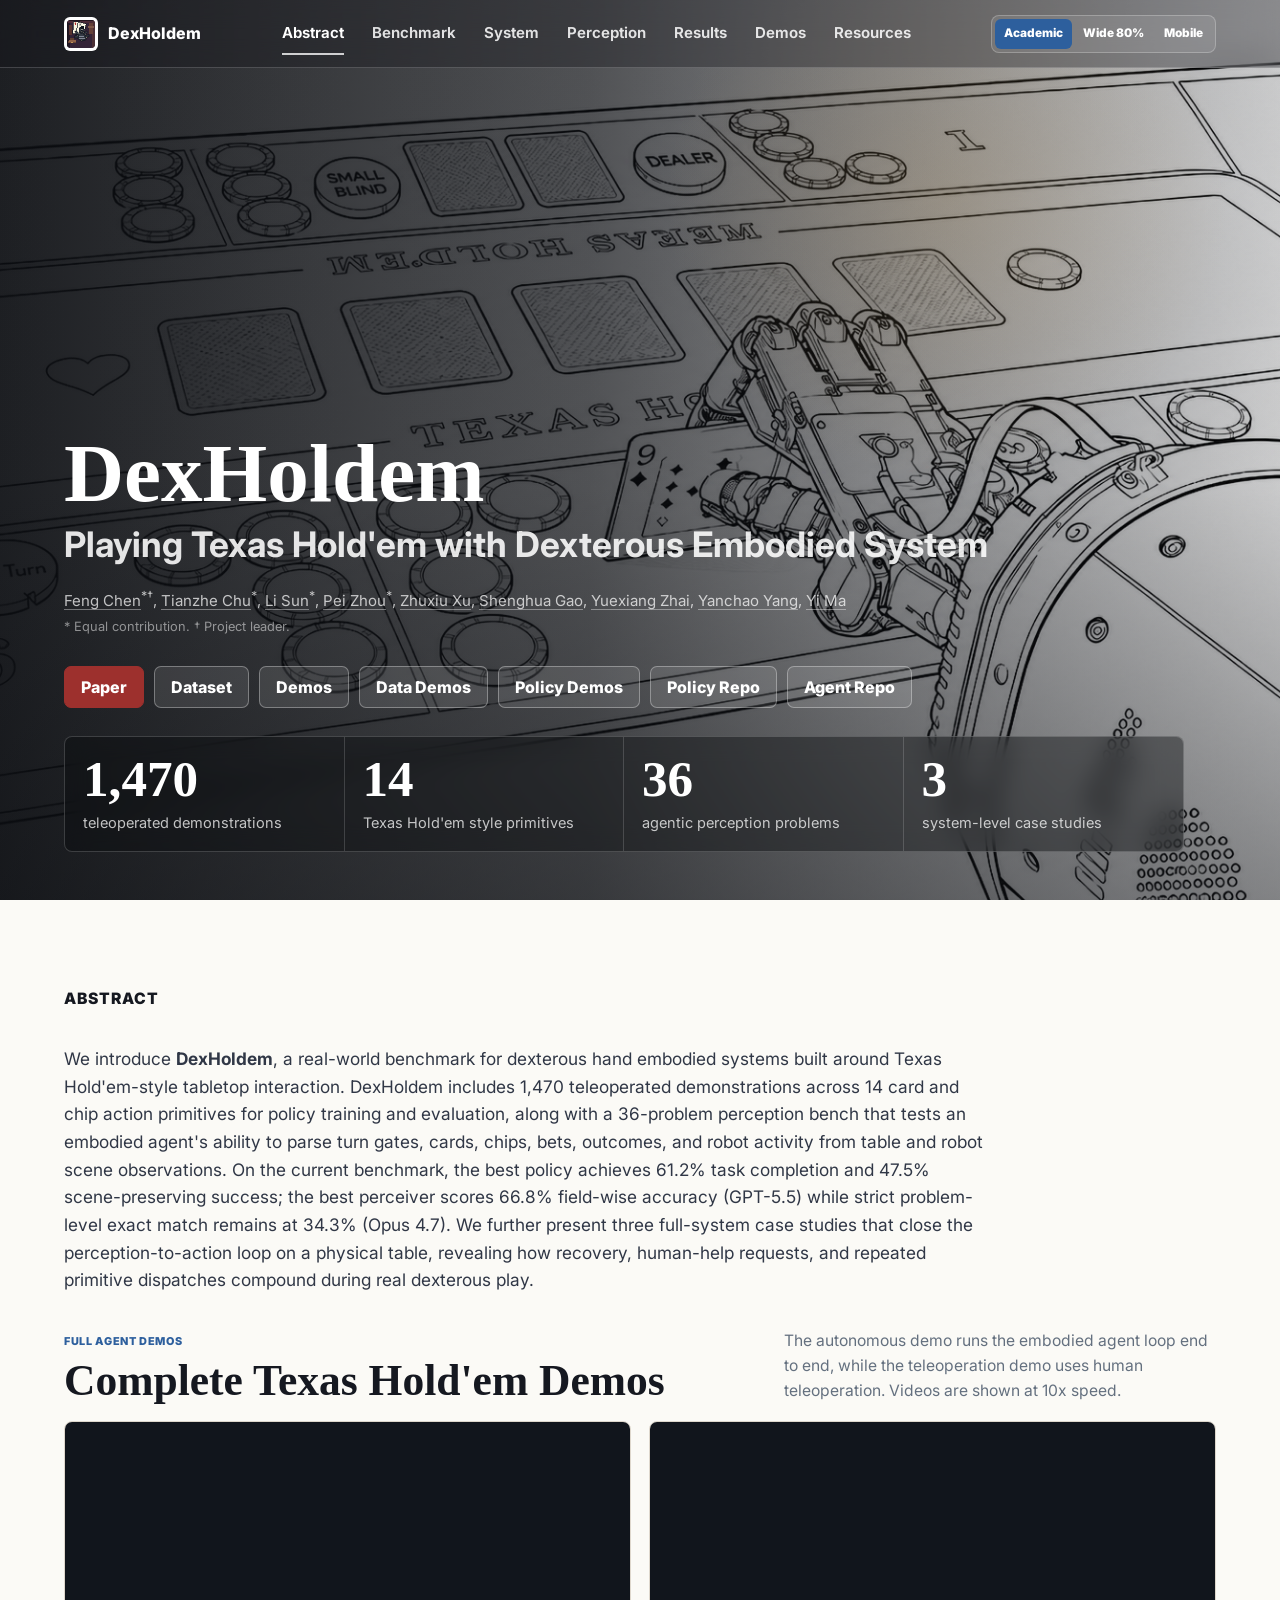
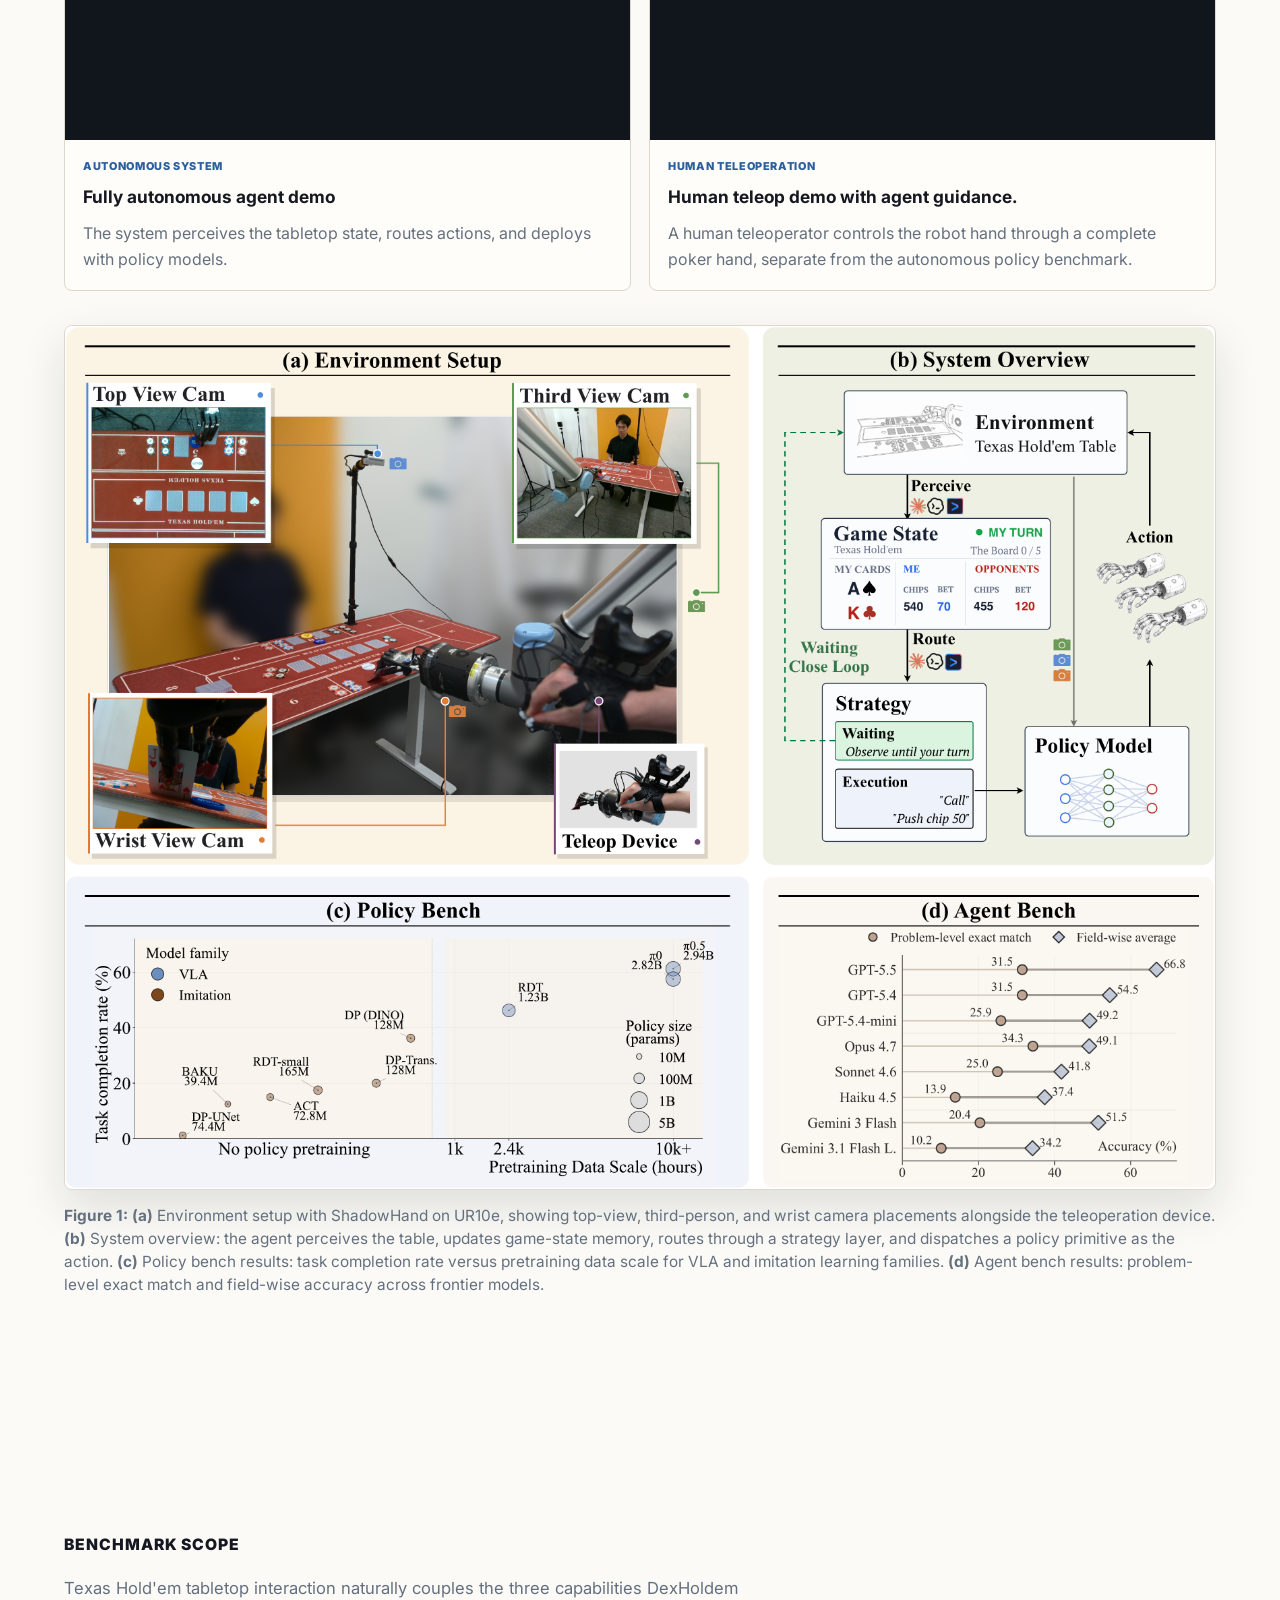
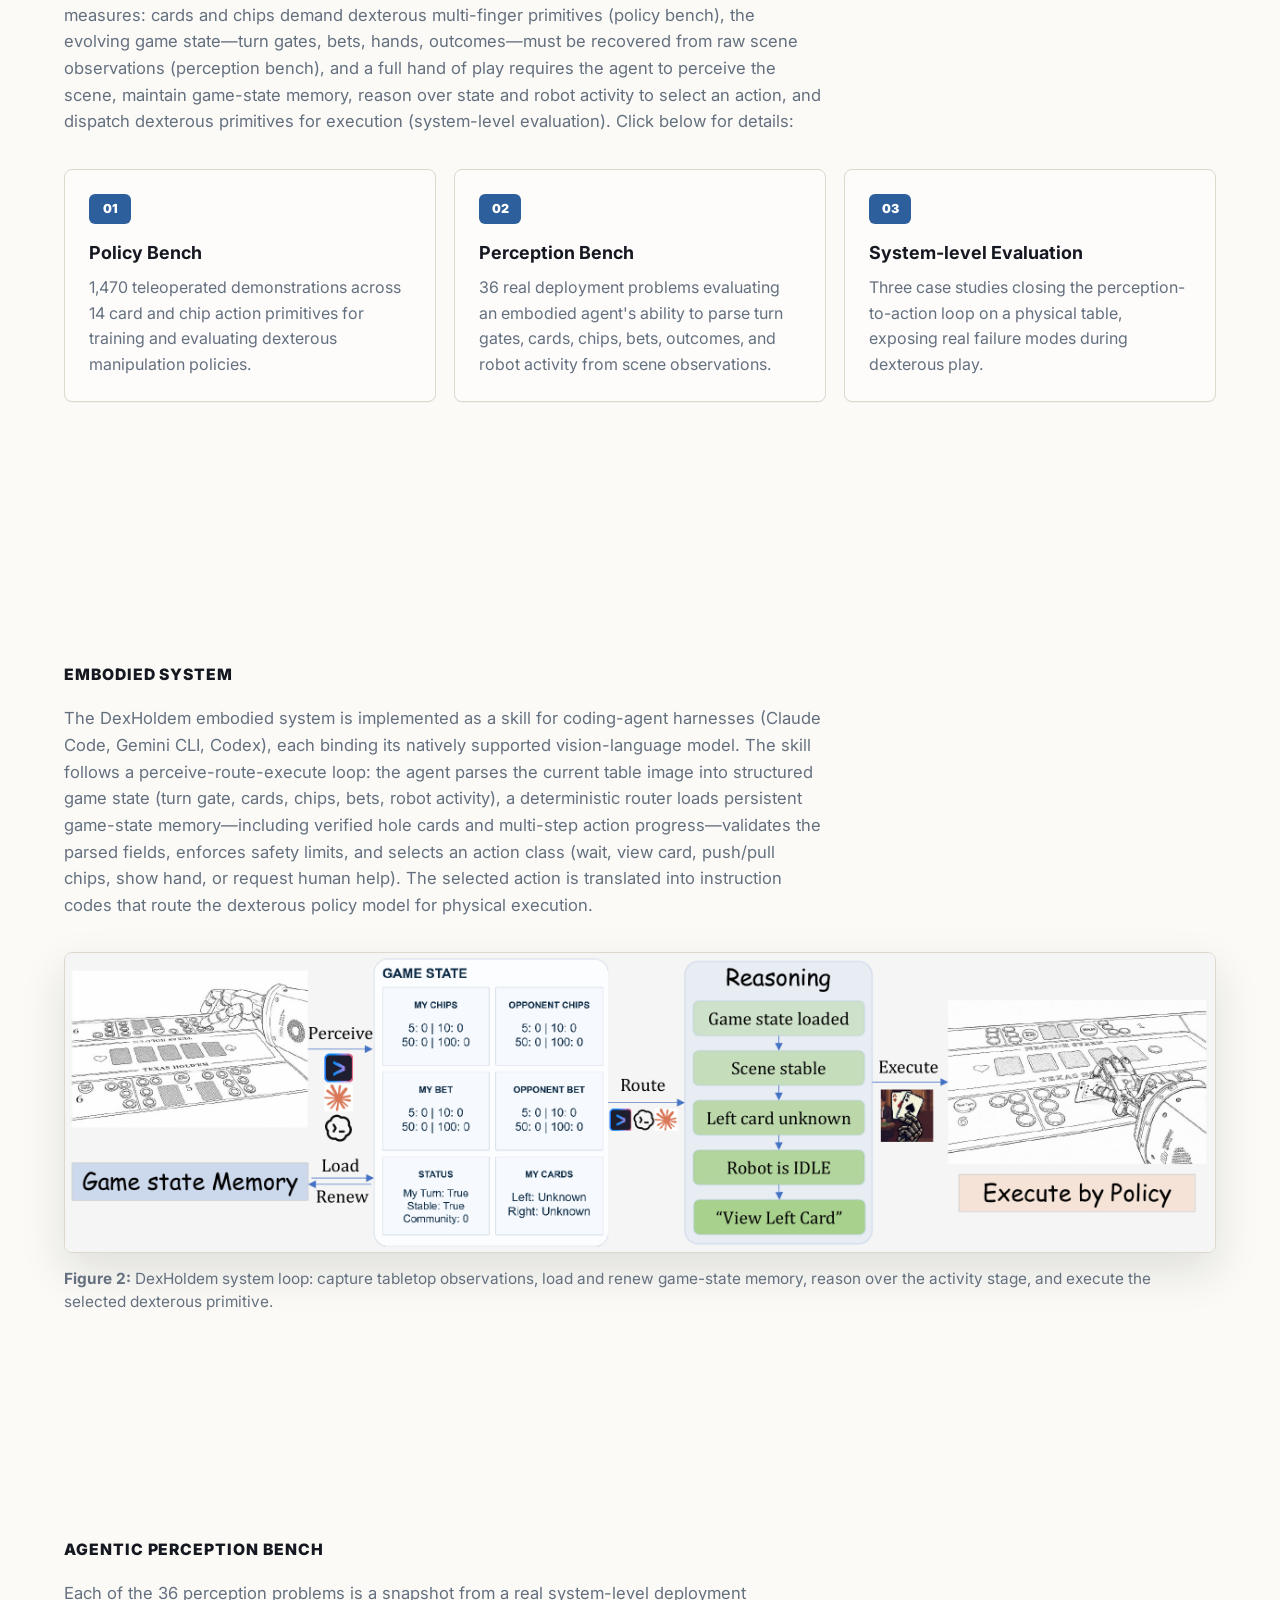
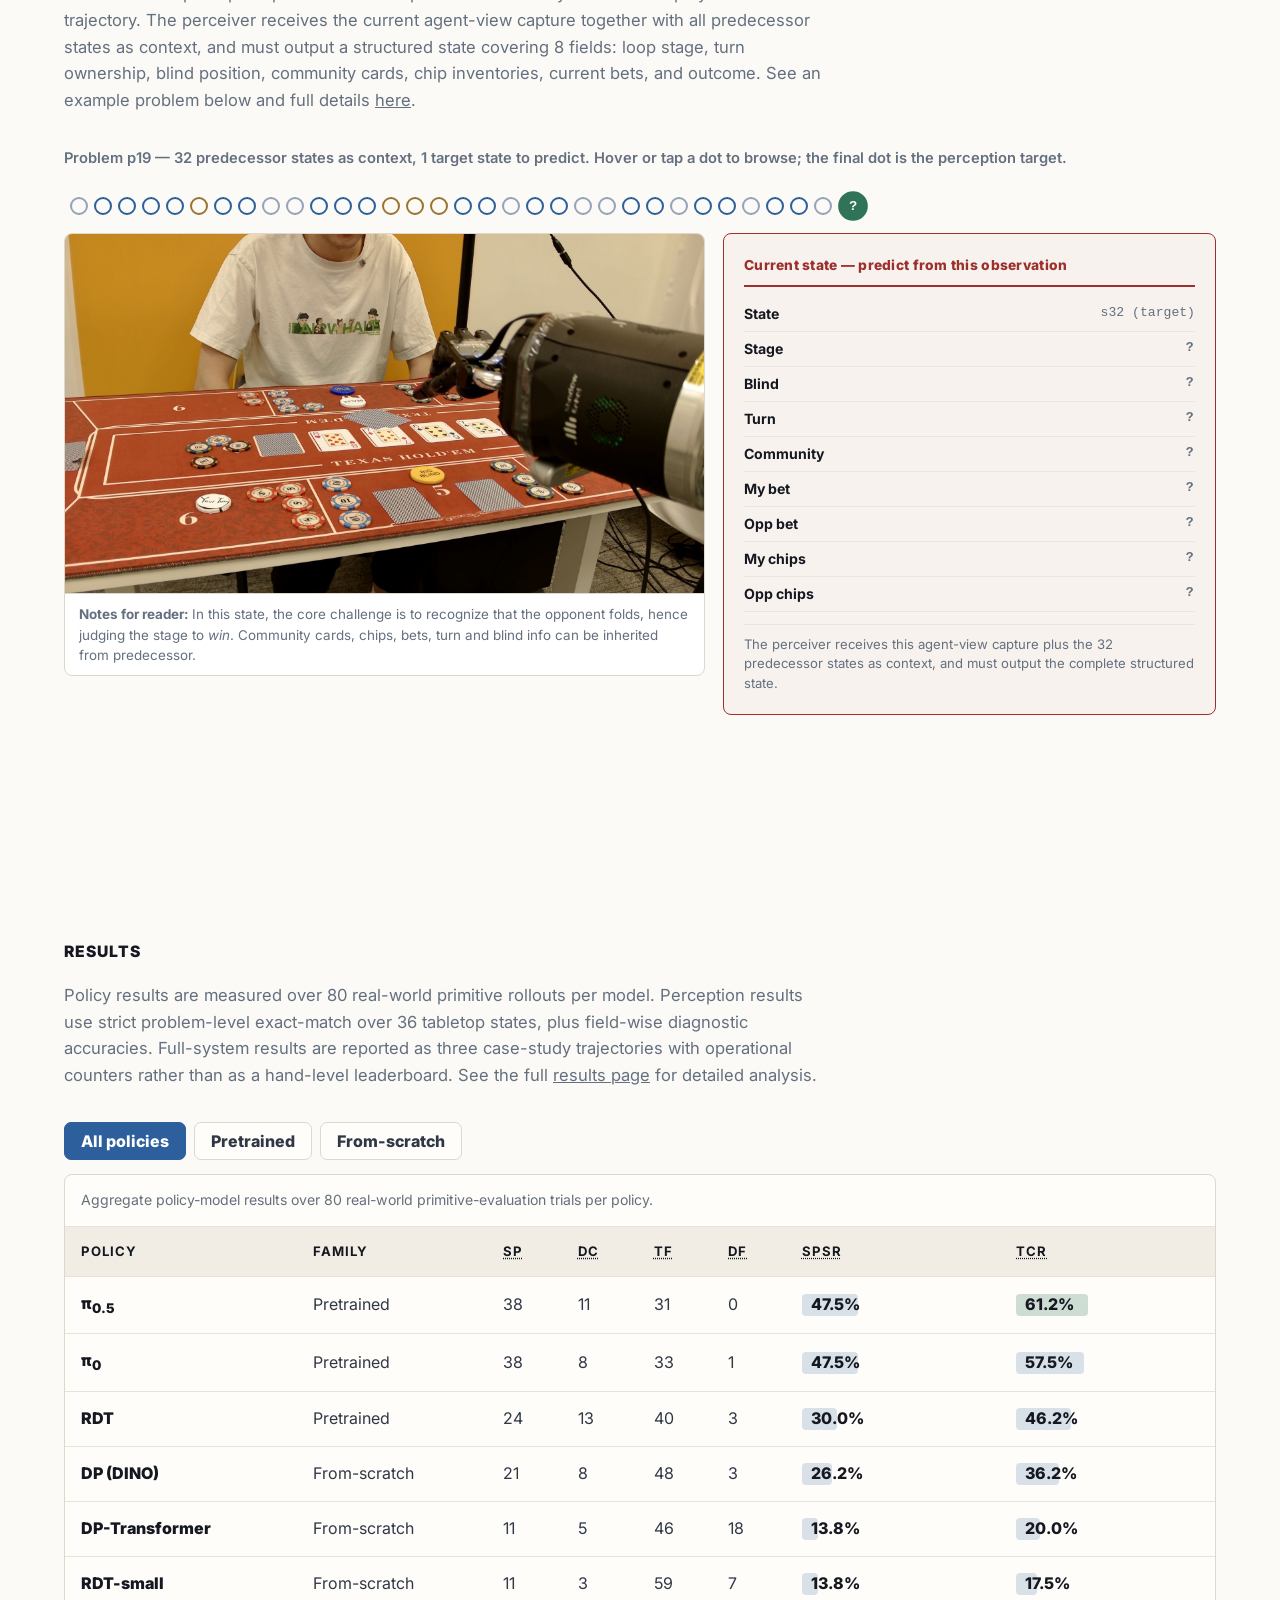
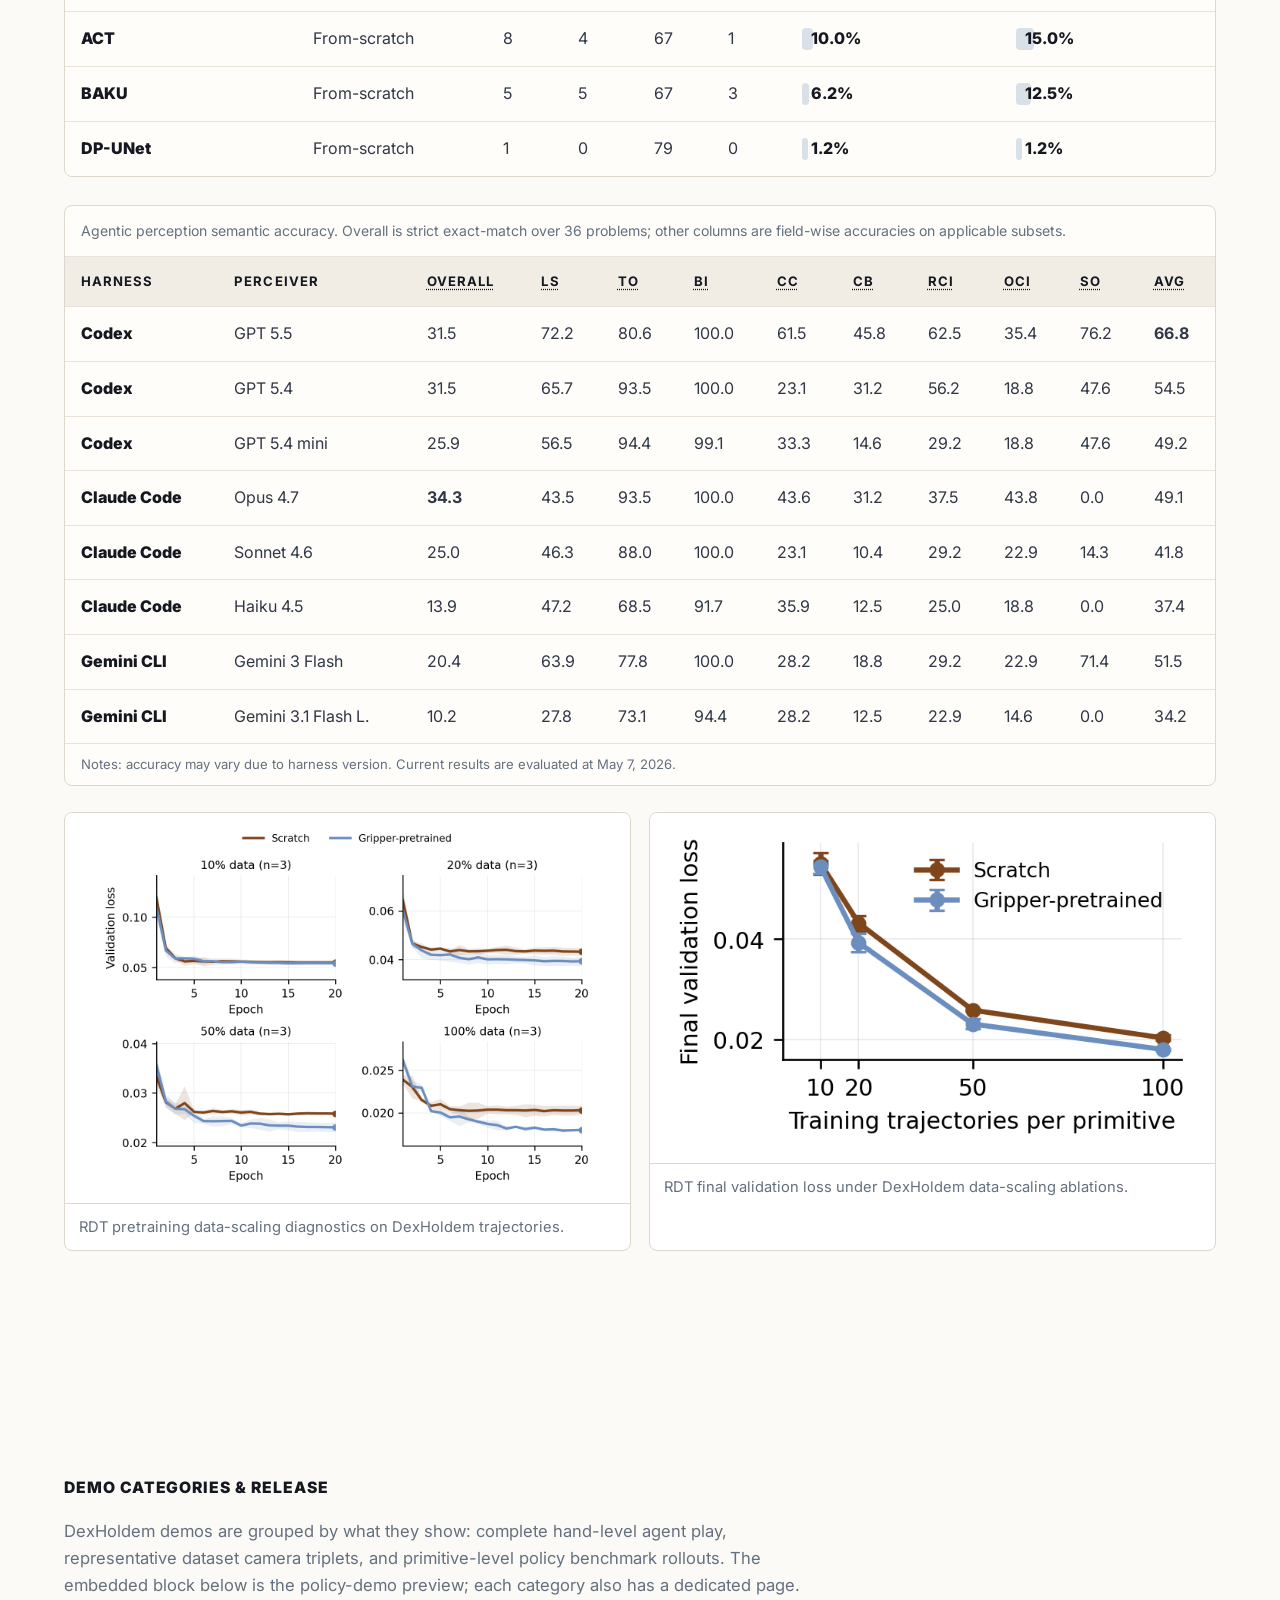
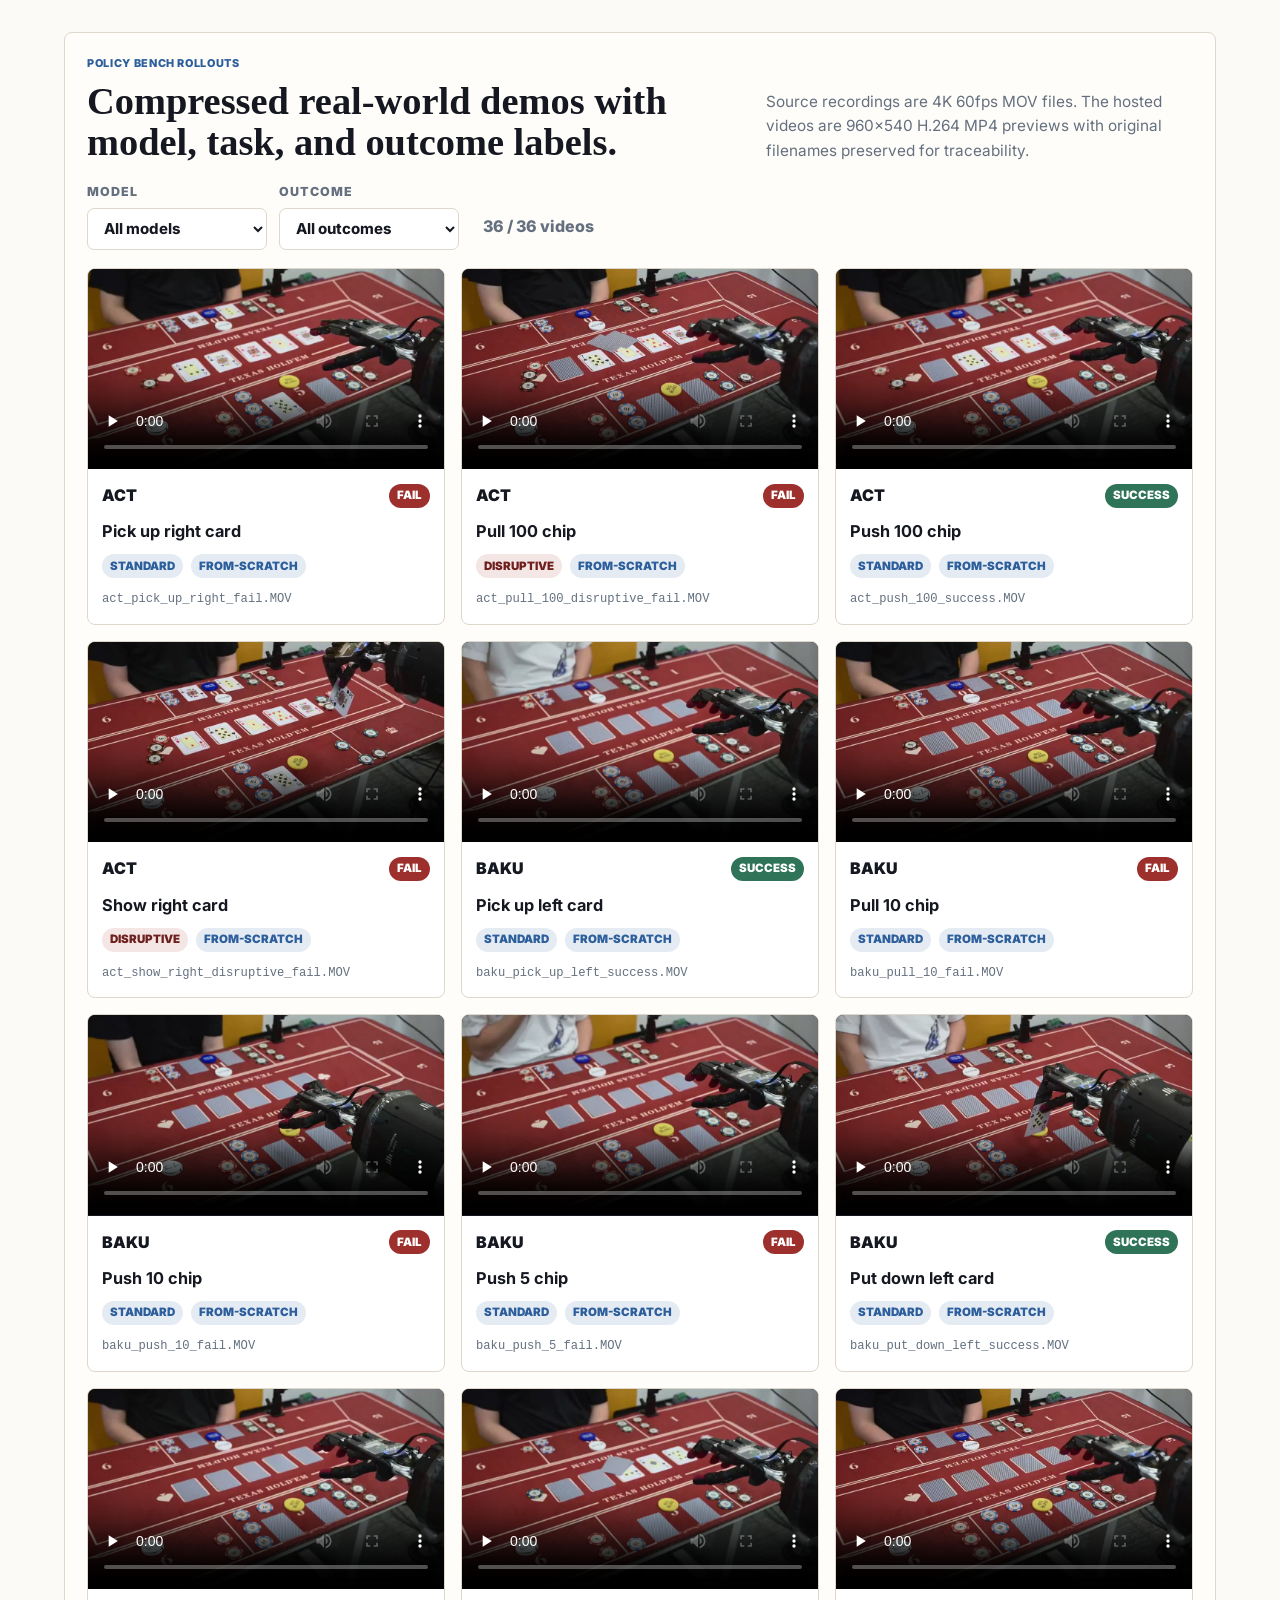
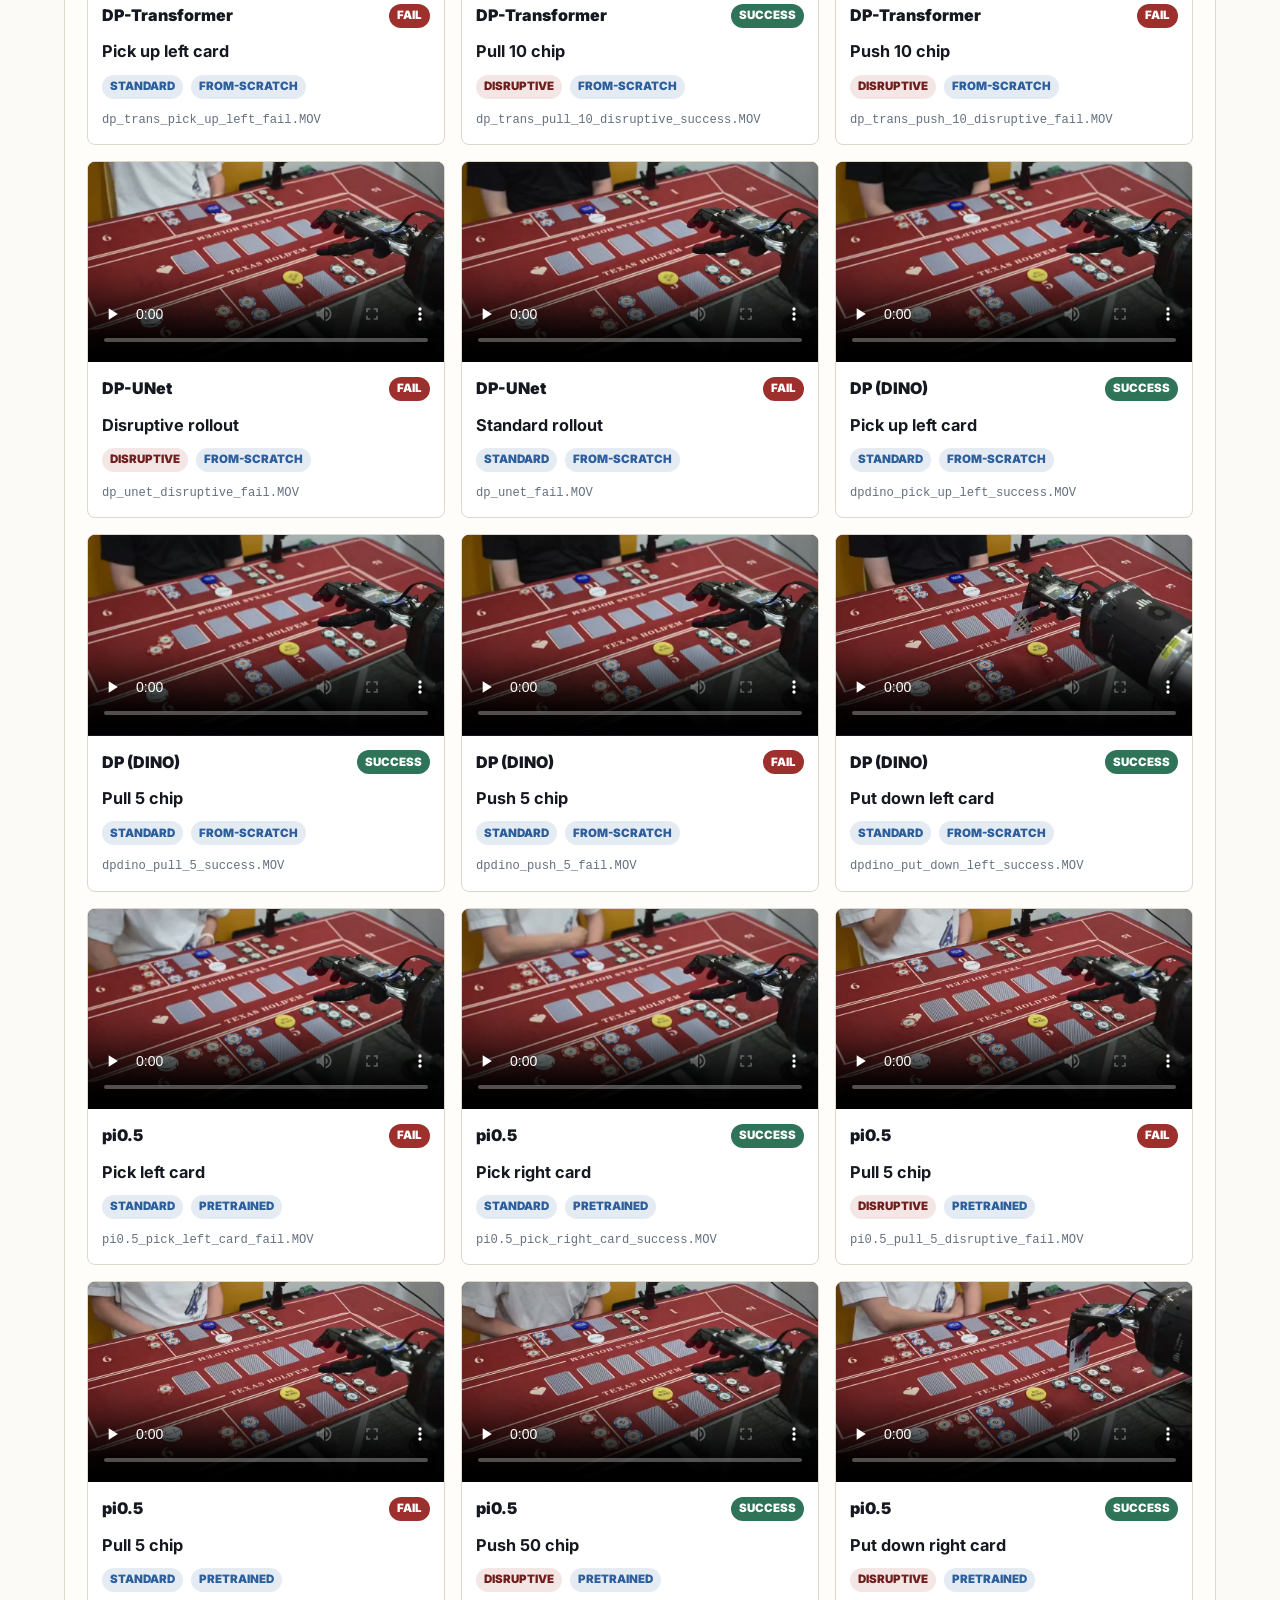
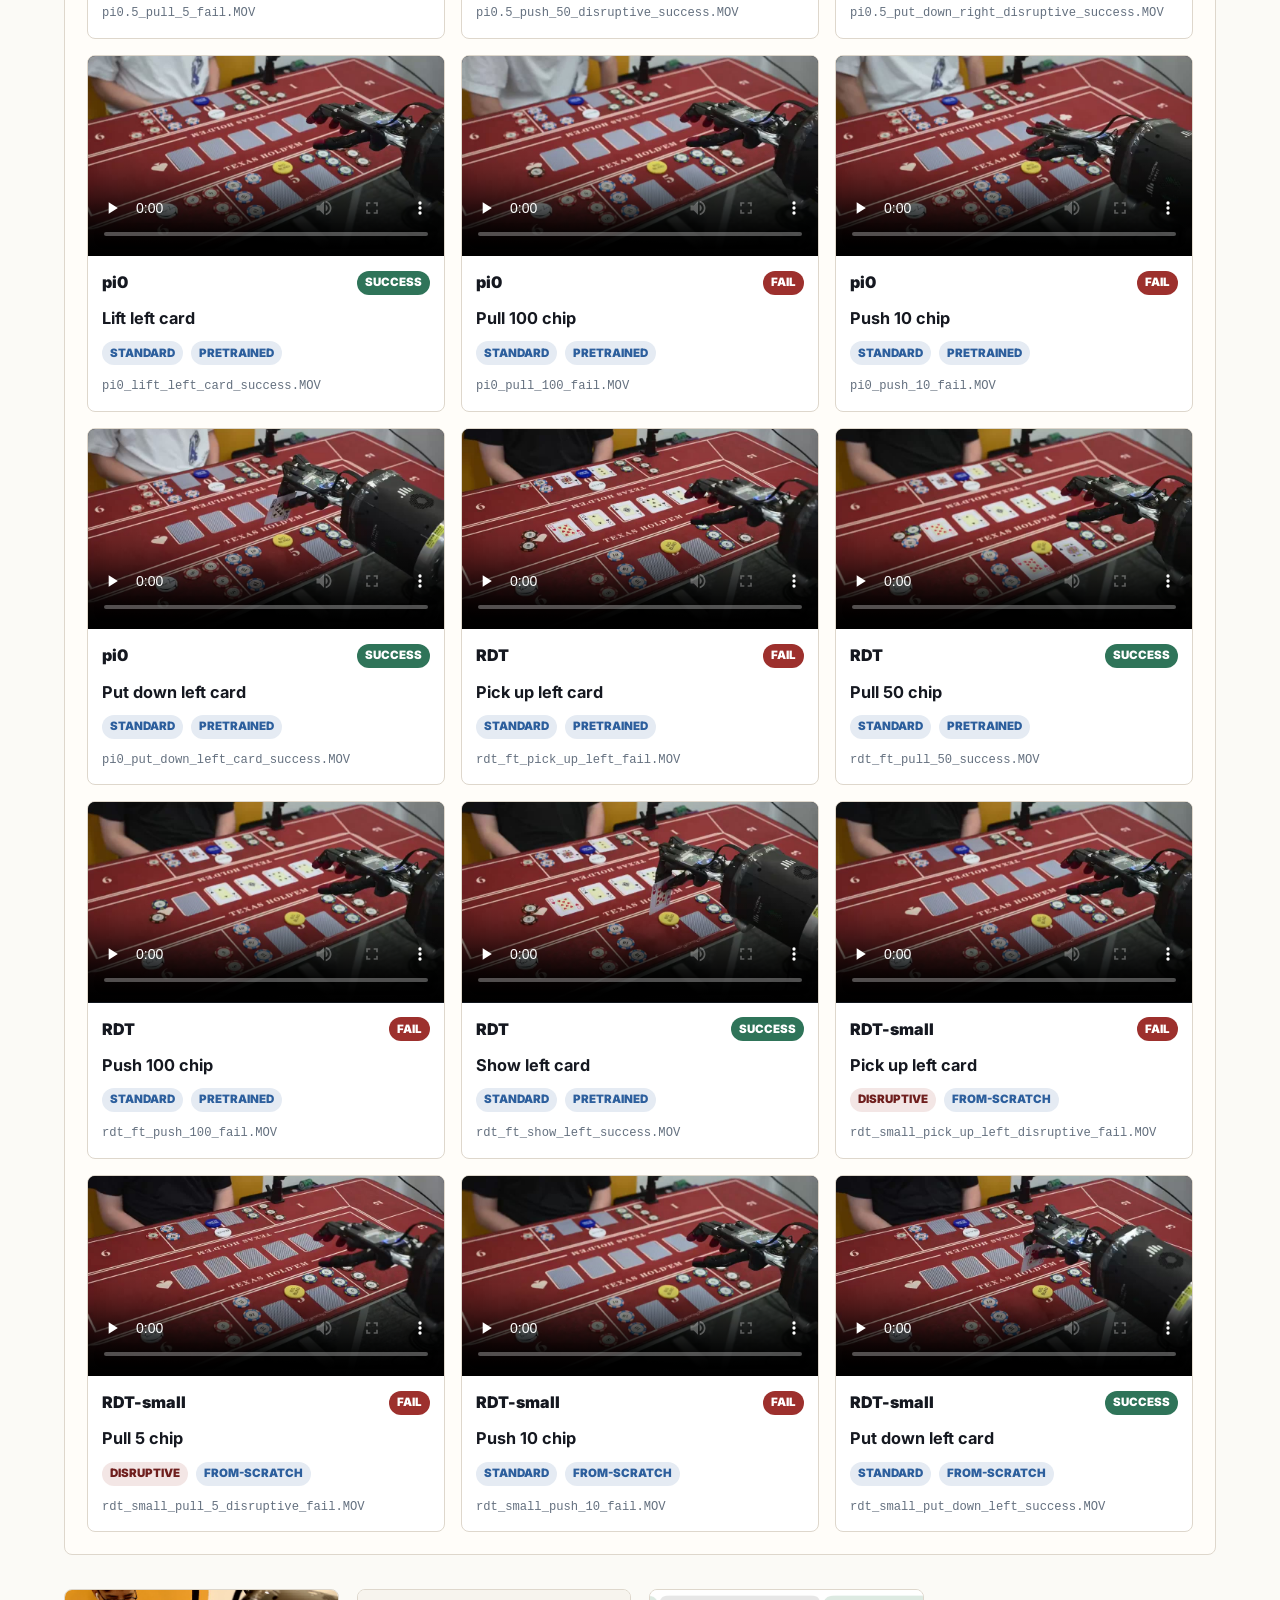
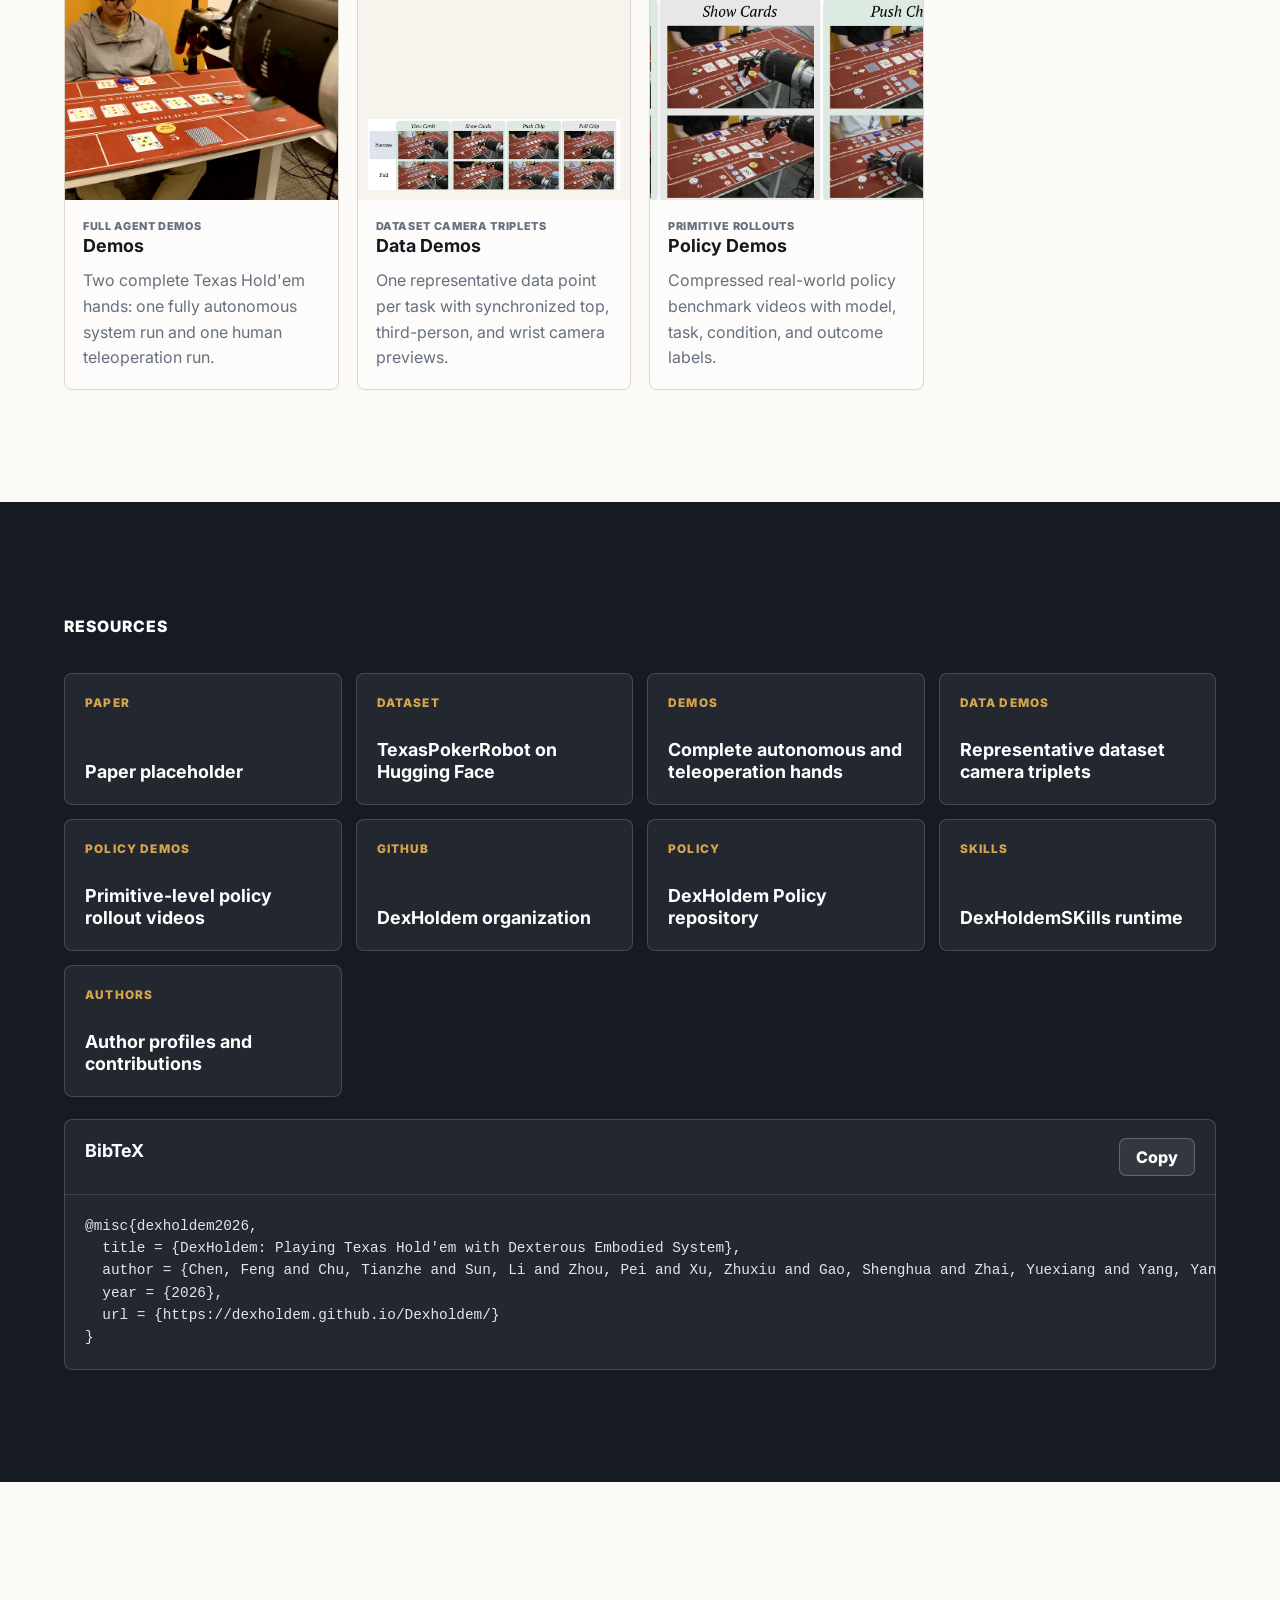
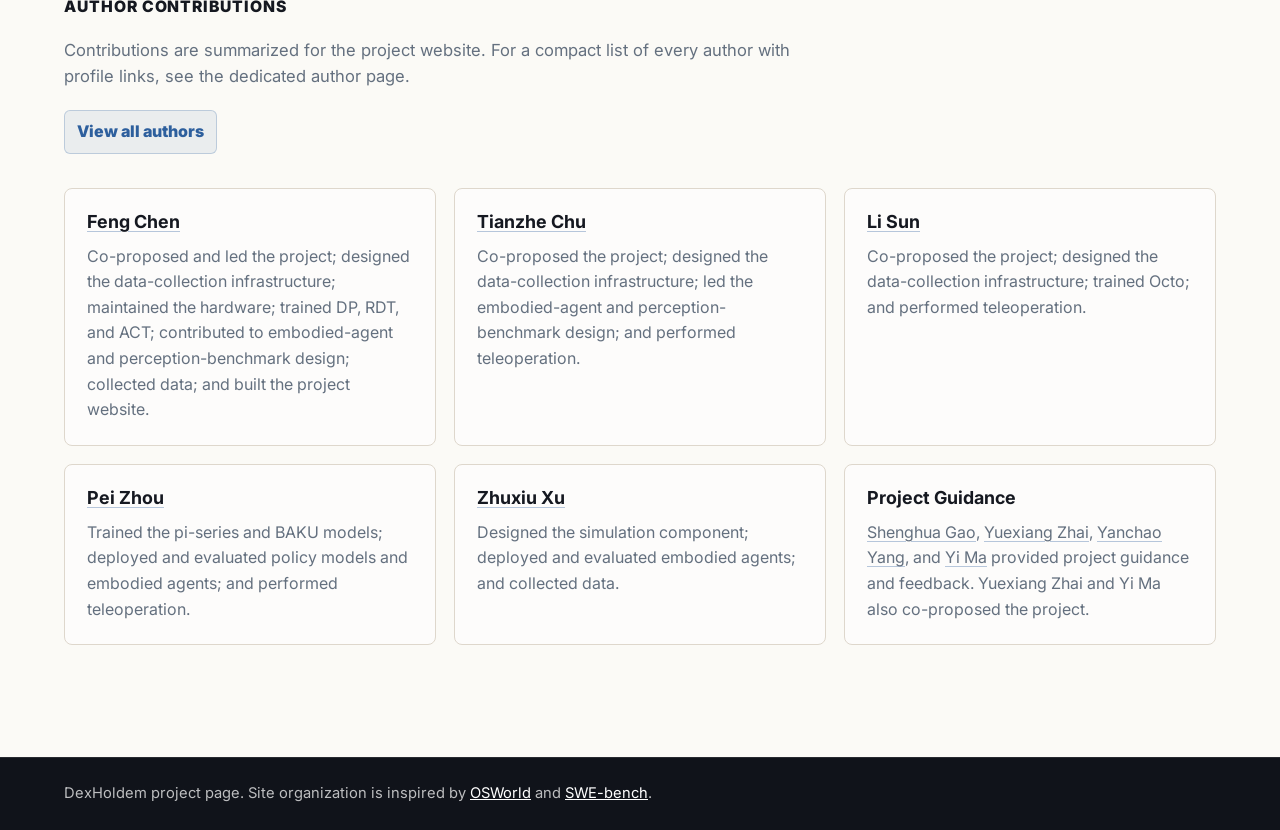
==== index.html @ 34cbbffa "Add categorized demo pages" ====
<!doctype html>
<html lang="en">
  <head>
    <meta charset="utf-8">
    <meta name="viewport" content="width=device-width, initial-scale=1">
    <title>DexHoldem: Playing Texas Hold'em with Dexterous Embodied System</title>
    <meta
      name="description"
      content="DexHoldem is a project page for real-world ShadowHand tabletop manipulation, agentic perception, and embodied Texas Hold'em-style system evaluation."
    >
    <meta property="og:title" content="DexHoldem">
    <meta
      property="og:description"
      content="A real-world ShadowHand benchmark coupling dexterous card-and-chip manipulation with embodied-agent perception and routing."
    >
    <meta property="og:image" content="assets/images/teaser.png">
    <link rel="icon" href="assets/images/logo-poker-hand.svg" type="image/svg+xml">
    <link rel="preconnect" href="https://fonts.googleapis.com">
    <link rel="preconnect" href="https://fonts.gstatic.com" crossorigin>
    <link rel="stylesheet" href="https://fonts.googleapis.com/css2?family=Inter:wght@400;600;700;800;850;900&display=swap">
    <link rel="stylesheet" href="styles.css">
  </head>
  <body id="top">
    <a class="skip-link" href="#main-content">Skip to content</a>
    <header class="site-header">
      <a class="brand" href="#top" aria-label="DexHoldem home">
        <span class="brand-mark image-mark"><img src="assets/images/logo-poker-hand.svg" alt=""></span>
        <span>DexHoldem</span>
      </a>
      <nav class="site-nav" aria-label="Primary navigation">
        <a href="#abstract">Abstract</a>
        <a href="#benchmark">Benchmark</a>
        <a href="#system">System</a>
        <a href="#perception">Perception</a>
        <a href="#results">Results</a>
        <a href="#demos">Demos</a>
        <a href="#resources">Resources</a>
      </nav>
    </header>

    <main id="main-content">
      <section class="hero" aria-labelledby="hero-title">
        <div class="hero-content">
          <h1 id="hero-title">
            <span class="title-main">DexHoldem</span>
            <span class="title-tail">Playing Texas Hold'em with Dexterous Embodied System</span>
          </h1>
          <p class="authors">
            <a href="https://winniechen2002.github.io/">Feng Chen</a><sup>*&dagger;</sup>,
            <a href="https://tianzhechu.com/">Tianzhe Chu</a><sup>*</sup>,
            <a href="https://lisunphil.github.io/">Li Sun</a><sup>*</sup>,
            <a href="https://github.com/PeiZhou26">Pei Zhou</a><sup>*</sup>,
            <a href="https://openreview.net/profile?id=~Zhuxiu_Xu1">Zhuxiu Xu</a>,
            <a href="https://datascience.hku.hk/people/shenghua-gao/">Shenghua Gao</a>,
            <a href="https://yx-s-z.github.io/">Yuexiang Zhai</a>,
            <a href="https://yanchaoyang.github.io/">Yanchao Yang</a>,
            <a href="https://people.eecs.berkeley.edu/~yima/">Yi Ma</a>
          </p>
          <p class="author-note">* Equal contribution. &dagger; Project leader.</p>

          <div class="hero-actions" aria-label="Project links">
            <a class="button primary" href="assets/papers/paper.pdf">Paper</a>
            <a class="button" href="https://huggingface.co/datasets/Winniechen2002/TexasPokerRobot">Dataset</a>
            <a class="button" href="pages/demos.html">Demos</a>
            <a class="button" href="pages/data-demos.html">Data Demos</a>
            <a class="button" href="pages/policy-demos.html">Policy Demos</a>
            <a class="button" href="https://github.com/DexHoldem/Dexholdem-Policy">Policy Repo</a>
            <a class="button" href="https://github.com/DexHoldem/DexHoldemSKills">Agent Repo</a>
          </div>
        </div>

        <dl class="hero-metrics" aria-label="Benchmark statistics">
          <div>
            <dd>1,470</dd>
            <dt>teleoperated demonstrations</dt>
          </div>
          <div>
            <dd>14</dd>
            <dt>Texas Hold'em style primitives</dt>
          </div>
          <div>
            <dd>36</dd>
            <dt>agentic perception problems</dt>
          </div>
          <div>
            <dd>3</dd>
            <dt>system-level case studies</dt>
          </div>
        </dl>
      </section>

      <section class="section tight" id="abstract">
        <div class="section-heading">
          <p class="eyebrow">Abstract</p>
        </div>
        <div class="abstract-body">
          <p>
            We introduce <strong>DexHoldem</strong>, a real-world benchmark for dexterous hand
            embodied systems built around Texas Hold'em-style tabletop interaction. DexHoldem
            includes 1,470 teleoperated demonstrations across 14 card and chip action primitives
            for policy training and evaluation, along with a 36-problem perception bench that
            tests an embodied agent's ability to parse turn gates, cards, chips, bets, outcomes,
            and robot activity from table and robot scene observations. On the current benchmark,
            the best policy achieves 61.2% task completion and 47.5% scene-preserving success;
            the best perceiver scores 66.8% field-wise accuracy (GPT-5.5) while strict
            problem-level exact match remains at 34.3% (Opus 4.7). We further present three
            full-system case studies that close the perception-to-action loop on a physical
            table, revealing how recovery, human-help requests, and repeated primitive dispatches
            compound during real dexterous play.
          </p>
        </div>
        <div class="agent-demo-block" id="demos" aria-labelledby="agent-demo-title">
          <div class="agent-demo-heading">
            <div>
              <p class="demo-label">Full Agent Demos</p>
              <h2 id="agent-demo-title">Complete Texas Hold'em Demos</h2>
            </div>
            <p>
              The autonomous demo runs the embodied agent loop end to end, while the teleoperation
              demo uses human teleoperation. Videos are shown at 10x speed.
            </p>
          </div>
          <div class="agent-demo-grid">
            <article class="agent-demo-card">
              <div class="bilibili-embed">
                <iframe
                  src="https://player.bilibili.com/player.html?isOutside=true&amp;aid=116591735866692&amp;bvid=BV1ZL5o6bEP6&amp;cid=38411700207&amp;p=1"
                  title="DexHoldem fully autonomous system demo"
                  scrolling="no"
                  frameborder="0"
                  allowfullscreen
                ></iframe>
              </div>
              <div class="demo-copy">
                <p class="demo-label">Autonomous System</p>
                <h3>Fully autonomous agent demo</h3>
                <p>The system perceives the tabletop state, routes actions, and deploys with policy models.</p>
              </div>
            </article>
            <article class="agent-demo-card">
              <div class="bilibili-embed">
                <iframe
                  src="https://player.bilibili.com/player.html?isOutside=true&amp;aid=116591735866758&amp;bvid=BV1ZL5o6bEAa&amp;cid=38411763881&amp;p=1"
                  title="DexHoldem human teleoperation demo"
                  scrolling="no"
                  frameborder="0"
                  allowfullscreen
                ></iframe>
              </div>
              <div class="demo-copy">
                <p class="demo-label">Human Teleoperation</p>
                <h3>Human teleop demo with agent guidance.</h3>
                <p>A human teleoperator controls the robot hand through a complete poker hand, separate from the autonomous policy benchmark.</p>
              </div>
            </article>
          </div>
        </div>
        <figure class="teaser-figure">
          <img loading="lazy" src="assets/images/teaser.png" alt="DexHoldem teaser figure showing environment setup, system overview, policy results, and agent results">
          <figcaption id="teaser-title">
            <b>Figure 1:</b> <b>(a)</b> Environment setup with ShadowHand on UR10e, showing top-view, third-person, and wrist camera placements alongside the teleoperation device. <b>(b)</b> System overview: the agent perceives the table, updates game-state memory, routes through a strategy layer, and dispatches a policy primitive as the action. <b>(c)</b> Policy bench results: task completion rate versus pretraining data scale for VLA and imitation learning families. <b>(d)</b> Agent bench results: problem-level exact match and field-wise accuracy across frontier models.
          </figcaption>
        </figure>
      </section>

      <section class="section" id="benchmark">
        <div class="section-heading">
          <p class="eyebrow">Benchmark Scope</p>
          <p>
            Texas Hold'em tabletop interaction naturally couples the three capabilities
            DexHoldem measures: cards and chips demand dexterous multi-finger primitives
            (policy bench), the evolving game state—turn gates, bets, hands, outcomes—must
            be recovered from raw scene observations (perception bench), and a full hand
            of play requires the agent to perceive the scene, maintain game-state memory,
            reason over state and robot activity to select an action, and dispatch
            dexterous primitives for execution (system-level evaluation). Click below for details:
          </p>
        </div>

        <div class="feature-grid benchmark-layers">
          <a class="feature-card feature-card-link" href="pages/policy.html" aria-label="Open Policy Bench details">
            <span class="card-index">01</span>
            <h3>Policy Bench</h3>
            <p>
              1,470 teleoperated demonstrations across 14 card and chip action primitives
              for training and evaluating dexterous manipulation policies.
            </p>
          </a>
          <a class="feature-card feature-card-link" href="pages/agent.html" aria-label="Open Perception Bench details">
            <span class="card-index">02</span>
            <h3>Perception Bench</h3>
            <p>
              36 real deployment problems evaluating an embodied agent's ability to parse
              turn gates, cards, chips, bets, outcomes, and robot activity from scene
              observations.
            </p>
          </a>
          <a class="feature-card feature-card-link" href="pages/system.html" aria-label="Open System Evaluation details">
            <span class="card-index">03</span>
            <h3>System-level Evaluation</h3>
            <p>
              Three case studies closing the perception-to-action loop on a
              physical table, exposing real failure modes during dexterous play.
            </p>
          </a>
        </div>

      </section>

      <section class="section" id="system">
        <div class="section-heading">
          <p class="eyebrow">Embodied System</p>
          <p>
            The DexHoldem embodied system is implemented as a skill for coding-agent
            harnesses (Claude Code, Gemini CLI, Codex), each binding its natively
            supported vision-language model. The skill follows a perceive-route-execute
            loop: the agent parses the current table image into structured game state
            (turn gate, cards, chips, bets, robot activity), a deterministic router loads
            persistent game-state memory—including verified hole cards and multi-step
            action progress—validates the parsed fields, enforces safety limits, and
            selects an action class (wait, view card, push/pull chips, show hand, or
            request human help). The selected action is translated into instruction codes
            that route the dexterous policy model for physical execution.
          </p>
        </div>

        <figure class="wide-figure">
          <img loading="lazy" src="assets/images/method.png" alt="DexHoldem system loop showing capture, game-state memory, activity reasoning, and execution">
          <figcaption>
            <b>Figure 2:</b> DexHoldem system loop: capture tabletop observations, load and renew game-state
            memory, reason over the activity stage, and execute the selected dexterous primitive.
          </figcaption>
        </figure>
      </section>

      <section class="section" id="perception">
        <div class="section-heading">
          <p class="eyebrow">Agentic Perception Bench</p>
          <p>
            Each of the 36 perception problems is a snapshot from a real system-level
            deployment trajectory. The perceiver receives the current agent-view capture
            together with all predecessor states as context, and must output a structured
            state covering 8 fields: loop stage, turn ownership, blind position, community
            cards, chip inventories, current bets, and outcome. See an example problem
            below and full details <a href="pages/agent.html">here</a>.
          </p>
        </div>

        <div class="problem-explorer" id="problem-explorer" aria-label="Perception problem explorer for p19">
          <div class="problem-explorer-label">Problem p19 &mdash; 32 predecessor states as context, 1 target state to predict. Hover or tap a dot to browse; the final dot is the perception target.</div>
          <div class="problem-timeline" id="problem-timeline" role="listbox" aria-label="State timeline"></div>
          <div class="problem-detail">
            <figure class="problem-preview">
              <img id="problem-preview-img" src="assets/images/perception-problem/s32.jpg" alt="Agent view for state s32">
              <figcaption class="problem-preview-note" id="problem-preview-note"></figcaption>
            </figure>
            <div class="problem-state-info" id="problem-state-info"></div>
          </div>
        </div>
      </section>

      <section class="section" id="results">
        <div class="section-heading">
          <p class="eyebrow">Results</p>
          <p>
            Policy results are measured over 80 real-world primitive rollouts per model. Perception
            results use strict problem-level exact-match over 36 tabletop states, plus field-wise
            diagnostic accuracies. Full-system results are reported as three case-study trajectories
            with operational counters rather than as a hand-level leaderboard.
            See the full <a href="pages/results.html">results page</a> for detailed analysis.
          </p>
        </div>

        <div class="leaderboard-controls" aria-label="Policy result filters">
          <button class="filter-button active" type="button" data-filter="all">All policies</button>
          <button class="filter-button" type="button" data-filter="vla">Pretrained</button>
          <button class="filter-button" type="button" data-filter="imitation">From-scratch</button>
        </div>

        <div class="table-wrap">
          <table class="leaderboard" id="leaderboard">
            <caption>Aggregate policy-model results over 80 real-world primitive-evaluation trials per policy.</caption>
            <thead>
              <tr>
                <th scope="col">Policy</th>
                <th scope="col">Family</th>
                <th scope="col"><span class="col-tip" data-tip="Scene-Preserving Success: primitive completed and table remains usable for subsequent actions">SP</span></th>
                <th scope="col"><span class="col-tip" data-tip="Disruptive Completion: goal achieved but execution disturbs the scene enough to prevent normal continuation">DC</span></th>
                <th scope="col"><span class="col-tip" data-tip="Task Failure: primitive not completed, but scene remains stable enough for retry">TF</span></th>
                <th scope="col"><span class="col-tip" data-tip="Disruptive Failure: primitive fails and the environment must be reset before continuing">DF</span></th>
                <th scope="col"><span class="col-tip tip-right" data-tip="Scene-Preserving Success Rate: counts only SP trials (SP / N)">SPSR</span></th>
                <th scope="col"><span class="col-tip tip-right" data-tip="Task Completion Rate: counts SP + DC trials ((SP + DC) / N)">TCR</span></th>
              </tr>
            </thead>
            <tbody>
              <tr data-family="vla">
                <th scope="row">&pi;<sub>0.5</sub></th>
                <td>Pretrained</td>
                <td>38</td>
                <td>11</td>
                <td>31</td>
                <td>0</td>
                <td><span class="bar-value" style="--w: 47.5%;">47.5%</span></td>
                <td><span class="bar-value strong" style="--w: 61.2%;">61.2%</span></td>
              </tr>
              <tr data-family="vla">
                <th scope="row">&pi;<sub>0</sub></th>
                <td>Pretrained</td>
                <td>38</td>
                <td>8</td>
                <td>33</td>
                <td>1</td>
                <td><span class="bar-value" style="--w: 47.5%;">47.5%</span></td>
                <td><span class="bar-value" style="--w: 57.5%;">57.5%</span></td>
              </tr>
              <tr data-family="vla">
                <th scope="row">RDT</th>
                <td>Pretrained</td>
                <td>24</td>
                <td>13</td>
                <td>40</td>
                <td>3</td>
                <td><span class="bar-value" style="--w: 30.0%;">30.0%</span></td>
                <td><span class="bar-value" style="--w: 46.2%;">46.2%</span></td>
              </tr>
              <tr data-family="imitation">
                <th scope="row">DP (DINO)</th>
                <td>From-scratch</td>
                <td>21</td>
                <td>8</td>
                <td>48</td>
                <td>3</td>
                <td><span class="bar-value" style="--w: 26.2%;">26.2%</span></td>
                <td><span class="bar-value" style="--w: 36.2%;">36.2%</span></td>
              </tr>
              <tr data-family="imitation">
                <th scope="row">DP-Transformer</th>
                <td>From-scratch</td>
                <td>11</td>
                <td>5</td>
                <td>46</td>
                <td>18</td>
                <td><span class="bar-value" style="--w: 13.8%;">13.8%</span></td>
                <td><span class="bar-value" style="--w: 20.0%;">20.0%</span></td>
              </tr>
              <tr data-family="imitation">
                <th scope="row">RDT-small</th>
                <td>From-scratch</td>
                <td>11</td>
                <td>3</td>
                <td>59</td>
                <td>7</td>
                <td><span class="bar-value" style="--w: 13.8%;">13.8%</span></td>
                <td><span class="bar-value" style="--w: 17.5%;">17.5%</span></td>
              </tr>
              <tr data-family="imitation">
                <th scope="row">ACT</th>
                <td>From-scratch</td>
                <td>8</td>
                <td>4</td>
                <td>67</td>
                <td>1</td>
                <td><span class="bar-value" style="--w: 10.0%;">10.0%</span></td>
                <td><span class="bar-value" style="--w: 15.0%;">15.0%</span></td>
              </tr>
              <tr data-family="imitation">
                <th scope="row">BAKU</th>
                <td>From-scratch</td>
                <td>5</td>
                <td>5</td>
                <td>67</td>
                <td>3</td>
                <td><span class="bar-value" style="--w: 6.2%;">6.2%</span></td>
                <td><span class="bar-value" style="--w: 12.5%;">12.5%</span></td>
              </tr>
              <tr data-family="imitation">
                <th scope="row">DP-UNet</th>
                <td>From-scratch</td>
                <td>1</td>
                <td>0</td>
                <td>79</td>
                <td>0</td>
                <td><span class="bar-value" style="--w: 1.2%;">1.2%</span></td>
                <td><span class="bar-value" style="--w: 1.2%;">1.2%</span></td>
              </tr>
            </tbody>
          </table>
        </div>

        <div class="table-wrap perception-results-wrap">
          <table class="leaderboard perception-results">
            <caption>Agentic perception semantic accuracy. Overall is strict exact-match over 36 problems; other columns are field-wise accuracies on applicable subsets.</caption>
            <thead>
              <tr>
                <th scope="col">Harness</th>
                <th scope="col">Perceiver</th>
                <th scope="col"><span class="col-tip" data-tip="Strict problem-level exact match: correct only when every applicable field is correct">Overall</span></th>
                <th scope="col"><span class="col-tip" data-tip="Loop Stage: whether the robot is idle, acting, waiting for atom completion, in recovery, or at a win/lose outcome">LS</span></th>
                <th scope="col"><span class="col-tip" data-tip="Turn Ownership: whether it is the robot's turn to act or the opponent's">TO</span></th>
                <th scope="col"><span class="col-tip" data-tip="Blind Information: the robot's blind position (big blind, small blind, or none)">BI</span></th>
                <th scope="col"><span class="col-tip" data-tip="Community Cards: identity of visible community cards on the table; scored only when community cards are present">CC</span></th>
                <th scope="col"><span class="col-tip" data-tip="Current Bet Chips: exact denomination-level chip counts for both players' current bets; scored on table-decision and outcome-judge problems">CB</span></th>
                <th scope="col"><span class="col-tip" data-tip="Robot Chip Inventory: exact denomination-level count of the robot's remaining chip stacks; scored on table-decision and outcome-judge problems">RCI</span></th>
                <th scope="col"><span class="col-tip" data-tip="Opponent Chip Inventory: exact denomination-level count of the opponent's remaining chips; especially difficult due to occlusion and distance">OCI</span></th>
                <th scope="col"><span class="col-tip tip-right" data-tip="Showdown Outcome: win, lose, or tie judgment from visible cards and game context; scored only on showdown/outcome-judge problems">SO</span></th>
                <th scope="col"><span class="col-tip tip-right" data-tip="Field-wise Average: unweighted mean of the eight sub-capability columns, excluding Overall">Avg</span></th>
              </tr>
            </thead>
            <tbody>
              <tr>
                <th scope="row">Codex</th>
                <td>GPT 5.5</td>
                <td>31.5</td>
                <td>72.2</td>
                <td>80.6</td>
                <td>100.0</td>
                <td>61.5</td>
                <td>45.8</td>
                <td>62.5</td>
                <td>35.4</td>
                <td>76.2</td>
                <td><strong>66.8</strong></td>
              </tr>
              <tr>
                <th scope="row">Codex</th>
                <td>GPT 5.4</td>
                <td>31.5</td>
                <td>65.7</td>
                <td>93.5</td>
                <td>100.0</td>
                <td>23.1</td>
                <td>31.2</td>
                <td>56.2</td>
                <td>18.8</td>
                <td>47.6</td>
                <td>54.5</td>
              </tr>
              <tr>
                <th scope="row">Codex</th>
                <td>GPT 5.4 mini</td>
                <td>25.9</td>
                <td>56.5</td>
                <td>94.4</td>
                <td>99.1</td>
                <td>33.3</td>
                <td>14.6</td>
                <td>29.2</td>
                <td>18.8</td>
                <td>47.6</td>
                <td>49.2</td>
              </tr>
              <tr>
                <th scope="row">Claude Code</th>
                <td>Opus 4.7</td>
                <td><strong>34.3</strong></td>
                <td>43.5</td>
                <td>93.5</td>
                <td>100.0</td>
                <td>43.6</td>
                <td>31.2</td>
                <td>37.5</td>
                <td>43.8</td>
                <td>0.0</td>
                <td>49.1</td>
              </tr>
              <tr>
                <th scope="row">Claude Code</th>
                <td>Sonnet 4.6</td>
                <td>25.0</td>
                <td>46.3</td>
                <td>88.0</td>
                <td>100.0</td>
                <td>23.1</td>
                <td>10.4</td>
                <td>29.2</td>
                <td>22.9</td>
                <td>14.3</td>
                <td>41.8</td>
              </tr>
              <tr>
                <th scope="row">Claude Code</th>
                <td>Haiku 4.5</td>
                <td>13.9</td>
                <td>47.2</td>
                <td>68.5</td>
                <td>91.7</td>
                <td>35.9</td>
                <td>12.5</td>
                <td>25.0</td>
                <td>18.8</td>
                <td>0.0</td>
                <td>37.4</td>
              </tr>
              <tr>
                <th scope="row">Gemini CLI</th>
                <td>Gemini 3 Flash</td>
                <td>20.4</td>
                <td>63.9</td>
                <td>77.8</td>
                <td>100.0</td>
                <td>28.2</td>
                <td>18.8</td>
                <td>29.2</td>
                <td>22.9</td>
                <td>71.4</td>
                <td>51.5</td>
              </tr>
              <tr>
                <th scope="row">Gemini CLI</th>
                <td>Gemini 3.1 Flash L.</td>
                <td>10.2</td>
                <td>27.8</td>
                <td>73.1</td>
                <td>94.4</td>
                <td>28.2</td>
                <td>12.5</td>
                <td>22.9</td>
                <td>14.6</td>
                <td>0.0</td>
                <td>34.2</td>
              </tr>
            </tbody>
          </table>
          <p class="table-note">Notes: accuracy may vary due to harness version. Current results are evaluated at May 7, 2026.</p>
        </div>

        <div class="result-figures">
          <figure>
            <img loading="lazy" src="assets/images/rdt-pretraining-scaling.png" alt="RDT pretraining data scaling chart">
            <figcaption>RDT pretraining data-scaling diagnostics on DexHoldem trajectories.</figcaption>
          </figure>
          <figure>
            <img loading="lazy" src="assets/images/rdt-pretraining-final-loss.png" alt="RDT final validation loss scaling chart">
            <figcaption>RDT final validation loss under DexHoldem data-scaling ablations.</figcaption>
          </figure>
        </div>
      </section>

      <section class="section" id="demo-release">
        <div class="section-heading">
          <p class="eyebrow">Demo Categories &amp; Release</p>
          <p>
            DexHoldem demos are grouped by what they show: complete hand-level agent play,
            representative dataset camera triplets, and primitive-level policy benchmark rollouts.
            The embedded block below is the policy-demo preview; each category also has a dedicated page.
          </p>
        </div>

        <div class="policy-video-block" aria-labelledby="policy-video-title">
          <div class="policy-video-heading">
            <div>
              <p class="demo-label">Policy Bench Rollouts</p>
              <h3 id="policy-video-title">Compressed real-world demos with model, task, and outcome labels.</h3>
            </div>
            <p>
              Source recordings are 4K 60fps MOV files. The hosted videos are 960x540 H.264 MP4
              previews with original filenames preserved for traceability.
            </p>
          </div>

          <div class="policy-video-controls" aria-label="Policy video filters">
            <label>
              <span>Model</span>
              <select id="policy-model-filter"></select>
            </label>
            <label>
              <span>Outcome</span>
              <select id="policy-outcome-filter">
                <option value="all">All outcomes</option>
                <option value="Success">Success</option>
                <option value="Fail">Fail</option>
              </select>
            </label>
            <output id="policy-video-count" aria-live="polite"></output>
          </div>

          <div class="policy-video-grid" id="policy-video-grid"></div>
        </div>

        <div class="demo-grid">
          <a class="demo-card" href="pages/demos.html">
            <img loading="lazy" src="assets/images/system-level-trajectory.jpg" alt="DexHoldem complete hand-level agent trajectory">
            <div class="demo-copy">
              <p class="demo-label">Full Agent Demos</p>
              <h3>Demos</h3>
              <p>Two complete Texas Hold'em hands: one fully autonomous system run and one human teleoperation run.</p>
            </div>
          </a>
          <a class="demo-card" href="pages/data-demos.html">
            <img loading="lazy" class="contain-image" src="assets/images/benchmark-data-examples.jpg" alt="DexHoldem representative dataset camera samples">
            <div class="demo-copy">
              <p class="demo-label">Dataset Camera Triplets</p>
              <h3>Data Demos</h3>
              <p>One representative data point per task with synchronized top, third-person, and wrist camera previews.</p>
            </div>
          </a>
          <a class="demo-card" href="pages/policy-demos.html">
            <img loading="lazy" src="assets/images/policy-example-grid.png" alt="DexHoldem physical policy benchmark rollout examples">
            <div class="demo-copy">
              <p class="demo-label">Primitive Rollouts</p>
              <h3>Policy Demos</h3>
              <p>Compressed real-world policy benchmark videos with model, task, condition, and outcome labels.</p>
            </div>
          </a>
        </div>
      </section>

      <section class="section resource-band" id="resources">
        <div class="section-heading">
          <p class="eyebrow">Resources</p>
        </div>

        <div class="resource-grid">
          <a class="resource-link" href="assets/papers/paper.pdf">
            <span>Paper</span>
            <strong>Paper placeholder</strong>
          </a>
          <a class="resource-link" href="https://huggingface.co/datasets/Winniechen2002/TexasPokerRobot">
            <span>Dataset</span>
            <strong>TexasPokerRobot on Hugging Face</strong>
          </a>
          <a class="resource-link" href="pages/demos.html">
            <span>Demos</span>
            <strong>Complete autonomous and teleoperation hands</strong>
          </a>
          <a class="resource-link" href="pages/data-demos.html">
            <span>Data Demos</span>
            <strong>Representative dataset camera triplets</strong>
          </a>
          <a class="resource-link" href="pages/policy-demos.html">
            <span>Policy Demos</span>
            <strong>Primitive-level policy rollout videos</strong>
          </a>
          <a class="resource-link" href="https://github.com/DexHoldem">
            <span>GitHub</span>
            <strong>DexHoldem organization</strong>
          </a>
          <a class="resource-link" href="https://github.com/DexHoldem/Dexholdem-Policy">
            <span>Policy</span>
            <strong>DexHoldem Policy repository</strong>
          </a>
          <a class="resource-link" href="https://github.com/DexHoldem/DexHoldemSKills">
            <span>Skills</span>
            <strong>DexHoldemSKills runtime</strong>
          </a>
          <a class="resource-link" href="pages/authors.html">
            <span>Authors</span>
            <strong>Author profiles and contributions</strong>
          </a>
        </div>

        <div class="citation-box">
          <div class="citation-heading">
            <h3>BibTeX</h3>
            <button class="copy-button" type="button" data-copy-target="bibtex">Copy</button>
          </div>
          <pre id="bibtex"><code>@misc{dexholdem2026,
  title = {DexHoldem: Playing Texas Hold'em with Dexterous Embodied System},
  author = {Chen, Feng and Chu, Tianzhe and Sun, Li and Zhou, Pei and Xu, Zhuxiu and Gao, Shenghua and Zhai, Yuexiang and Yang, Yanchao and Ma, Yi},
  year = {2026},
  url = {https://dexholdem.github.io/Dexholdem/}
}</code></pre>
        </div>
      </section>

      <section class="section" id="contributions">
        <div class="section-heading">
          <p class="eyebrow">Author Contributions</p>
          <p>
            Contributions are summarized for the project website. For a compact list of every author
            with profile links, see the dedicated author page.
          </p>
          <a class="inline-link contribution-link" href="pages/authors.html">View all authors</a>
        </div>

        <div class="contribution-grid">
          <article>
            <h3><a href="https://winniechen2002.github.io/">Feng Chen</a></h3>
            <p>
              Co-proposed and led the project; designed the data-collection infrastructure;
              maintained the hardware; trained DP, RDT, and ACT; contributed to embodied-agent and
              perception-benchmark design; collected data; and built the project website.
            </p>
          </article>
          <article>
            <h3><a href="https://tianzhechu.com/">Tianzhe Chu</a></h3>
            <p>
              Co-proposed the project; designed the data-collection infrastructure; led the
              embodied-agent and perception-benchmark design; and performed teleoperation.
            </p>
          </article>
          <article>
            <h3><a href="https://lisunphil.github.io/">Li Sun</a></h3>
            <p>
              Co-proposed the project; designed the data-collection infrastructure; trained Octo;
              and performed teleoperation.
            </p>
          </article>
          <article>
            <h3><a href="https://github.com/PeiZhou26">Pei Zhou</a></h3>
            <p>
              Trained the pi-series and BAKU models; deployed and evaluated policy models and
              embodied agents; and performed teleoperation.
            </p>
          </article>
          <article>
            <h3><a href="https://openreview.net/profile?id=~Zhuxiu_Xu1">Zhuxiu Xu</a></h3>
            <p>
              Designed the simulation component; deployed and evaluated embodied agents; and
              collected data.
            </p>
          </article>
          <article>
            <h3>Project Guidance</h3>
            <p>
              <a href="https://datascience.hku.hk/people/shenghua-gao/">Shenghua Gao</a>,
              <a href="https://yx-s-z.github.io/">Yuexiang Zhai</a>,
              <a href="https://yanchaoyang.github.io/">Yanchao Yang</a>, and
              <a href="https://people.eecs.berkeley.edu/~yima/">Yi Ma</a> provided project
              guidance and feedback. Yuexiang Zhai and Yi Ma also co-proposed the project.
            </p>
          </article>
        </div>
      </section>
    </main>

    <footer class="site-footer">
      <p>
        DexHoldem project page. Site organization is inspired by
        <a href="https://os-world.github.io/">OSWorld</a> and
        <a href="https://www.swebench.com/">SWE-bench</a>.
      </p>
    </footer>

    <script src="layout.js"></script>
    <script src="script.js"></script>
  </body>
</html>
---- styles.css ----
@font-face {
  font-family: "Apple Myungjo";
  src: url("assets/fonts/AppleMyungjo.ttf") format("truetype");
  font-display: swap;
}

:root {
  --paper: #fbfaf6;
  --paper-deep: #f1ede5;
  --ink: #151820;
  --ink-soft: #303746;
  --muted: #64707f;
  --line: #ded7cc;
  --accent: #9d302d;
  --accent-dark: #6f1f1e;
  --blue: #2d5f9d;
  --green: #2f7459;
  --gold: #9a7430;
  --shadow: 0 18px 45px rgba(20, 24, 32, 0.12);
  --font-display: "Apple Myungjo", Georgia, "Times New Roman", serif;
  --font-body: Inter, ui-sans-serif, system-ui, -apple-system, BlinkMacSystemFont, "Segoe UI", sans-serif;
  --font-mono: "SFMono-Regular", Consolas, "Liberation Mono", monospace;
  color-scheme: light;
}

* {
  box-sizing: border-box;
}

html {
  scroll-behavior: smooth;
}

body {
  margin: 0;
  color: var(--ink);
  background: var(--paper);
  font-family: var(--font-body);
  line-height: 1.6;
  overflow-x: hidden;
}

img {
  display: block;
  max-width: 100%;
}

a {
  color: inherit;
}

:focus-visible {
  outline: 2px solid var(--blue);
  outline-offset: 2px;
}

.skip-link {
  position: fixed;
  top: -100%;
  left: 16px;
  z-index: 30;
  padding: 10px 16px;
  color: #fff;
  background: var(--blue);
  border-radius: 0 0 6px 6px;
  font-weight: 800;
  text-decoration: none;
  transition: top 120ms ease;
}

.skip-link:focus {
  top: 0;
}

abbr[title] {
  text-decoration: underline dotted;
  text-underline-offset: 2px;
  cursor: help;
}

code,
pre {
  font-family: var(--font-mono);
}

.site-header {
  position: fixed;
  z-index: 20;
  top: 0;
  left: 0;
  right: 0;
  display: flex;
  align-items: center;
  justify-content: space-between;
  gap: 24px;
  min-height: 68px;
  padding: 14px clamp(20px, 5vw, 72px);
  color: #fff;
  border-bottom: 1px solid rgba(255, 255, 255, 0.18);
  background: rgba(18, 20, 24, 0.72);
  transition:
    background 180ms ease,
    color 180ms ease,
    box-shadow 180ms ease,
    border-color 180ms ease;
}

@supports (backdrop-filter: blur(16px)) {
  .site-header {
    background: rgba(18, 20, 24, 0.34);
    backdrop-filter: blur(16px);
  }
}

.site-header.scrolled {
  color: var(--ink);
  background: rgba(251, 250, 246, 0.94);
  border-bottom-color: rgba(38, 43, 52, 0.12);
  box-shadow: 0 10px 30px rgba(20, 24, 32, 0.08);
}

.brand {
  display: inline-flex;
  align-items: center;
  gap: 10px;
  font-weight: 800;
  letter-spacing: 0;
  text-decoration: none;
  white-space: nowrap;
}

.brand-mark {
  display: inline-grid;
  width: 34px;
  height: 34px;
  place-items: center;
  color: #fff;
  background: var(--accent);
  border: 1px solid rgba(255, 255, 255, 0.3);
  border-radius: 6px;
  font-family: var(--font-body);
  font-size: 21px;
}

.brand-mark.image-mark {
  padding: 2px;
  background: #fff;
  border-color: rgba(255, 255, 255, 0.58);
}

.site-header.scrolled .brand-mark.image-mark {
  border-color: rgba(38, 43, 52, 0.14);
}

.brand-mark.image-mark img {
  width: 100%;
  height: 100%;
  border-radius: 4px;
  object-fit: contain;
}

.site-nav {
  display: flex;
  align-items: center;
  gap: clamp(12px, 2.4vw, 28px);
  font-size: 0.94rem;
  font-weight: 650;
  scrollbar-width: none;
}

.site-nav::-webkit-scrollbar {
  display: none;
}

.site-nav a {
  position: relative;
  text-decoration: none;
  opacity: 0.86;
}

.site-nav a:hover,
.site-nav a.active {
  opacity: 1;
}

.site-nav a::after {
  position: absolute;
  left: 0;
  right: 0;
  bottom: -9px;
  height: 2px;
  background: currentColor;
  content: "";
  opacity: 0;
  transform: scaleX(0.65);
  transition:
    opacity 160ms ease,
    transform 160ms ease;
}

.site-nav a:hover::after,
.site-nav a.active::after {
  opacity: 0.78;
  transform: scaleX(1);
}

.layout-toggle {
  display: inline-flex;
  align-items: center;
  gap: 2px;
  padding: 3px;
  border: 1px solid rgba(255, 255, 255, 0.24);
  border-radius: 8px;
  background: rgba(255, 255, 255, 0.09);
  white-space: nowrap;
}

.site-header.scrolled .layout-toggle {
  border-color: rgba(38, 43, 52, 0.14);
  background: rgba(45, 95, 157, 0.08);
}

.layout-toggle button {
  min-height: 30px;
  padding: 6px 9px;
  color: inherit;
  border: 0;
  border-radius: 6px;
  background: transparent;
  font: inherit;
  font-size: 0.74rem;
  font-weight: 850;
  line-height: 1;
  cursor: pointer;
}

.layout-toggle button.is-active {
  color: #fff;
  background: var(--blue);
}

.hero {
  position: relative;
  display: grid;
  min-height: 100svh;
  align-content: end;
  gap: 28px;
  padding: 140px clamp(20px, 5vw, 72px) 48px;
  color: #fff;
  overflow: hidden;
  background:
    linear-gradient(90deg, rgba(11, 13, 17, 0.92) 0%, rgba(11, 13, 17, 0.70) 46%, rgba(11, 13, 17, 0.18) 100%),
    url("assets/images/hero-line.png") center center / cover no-repeat;
}

.hero::after {
  position: absolute;
  inset: 0;
  content: "";
  background:
    linear-gradient(0deg, rgba(11, 13, 17, 0.40), rgba(11, 13, 17, 0.04) 46%),
    radial-gradient(circle at 74% 22%, rgba(198, 148, 67, 0.16), transparent 24%);
  pointer-events: none;
}

.hero-content,
.hero-metrics {
  position: relative;
  z-index: 1;
}

.hero-content {
  width: min(1120px, 100%);
}

.venue,
.eyebrow,
.demo-label {
  margin: 0 0 14px;
  color: var(--ink);
  font-size: 0.98rem;
  font-weight: 850;
  letter-spacing: 0.06em;
  text-transform: uppercase;
}

.hero h1 {
  margin: 0;
  font-family: var(--font-display);
  font-size: clamp(2.8rem, 6.5vw, 5.5rem);
  line-height: 0.94;
  letter-spacing: 0;
}

.title-main,
.title-tail {
  display: block;
}

.title-tail {
  width: min(980px, 100%);
  margin-top: 12px;
  font-family: var(--font-body);
  font-size: clamp(1.35rem, 2.8vw, 2.2rem);
  font-weight: 700;
  line-height: 1.18;
  color: rgba(255, 255, 255, 0.88);
}

.authors {
  width: min(860px, 100%);
  margin: 20px 0 0;
  color: rgba(255, 255, 255, 0.72);
  font-size: 0.94rem;
  line-height: 1.6;
}

.authors a {
  color: inherit;
  text-decoration-color: rgba(255, 255, 255, 0.38);
  text-decoration-thickness: 1px;
  text-underline-offset: 3px;
}

.authors a:hover {
  color: #fff;
  text-decoration-color: currentColor;
}

.author-note {
  margin: 4px 0 0;
  color: rgba(255, 255, 255, 0.50);
  font-size: 0.8rem;
}

.hero-actions {
  display: flex;
  flex-wrap: wrap;
  gap: 10px;
  margin-top: 28px;
}

.button,
.filter-button,
.copy-button {
  appearance: none;
  display: inline-flex;
  align-items: center;
  justify-content: center;
  min-height: 42px;
  padding: 10px 16px;
  border: 1px solid var(--line);
  border-radius: 7px;
  font: inherit;
  font-weight: 800;
  line-height: 1;
  text-decoration: none;
  cursor: pointer;
  transition:
    background 160ms ease,
    border-color 160ms ease,
    color 160ms ease,
    transform 160ms ease;
}

.button {
  color: #fff;
  border-color: rgba(255, 255, 255, 0.32);
  background: rgba(255, 255, 255, 0.10);
}

.button:hover,
.filter-button:hover,
.copy-button:hover {
  transform: translateY(-1px);
}

.button.primary {
  color: #fff;
  border-color: var(--accent);
  background: var(--accent);
}

.button.primary:hover {
  background: var(--accent-dark);
}

.hero-metrics {
  display: grid;
  grid-template-columns: repeat(4, minmax(0, 1fr));
  width: min(1120px, 100%);
  margin: 0;
  border: 1px solid rgba(255, 255, 255, 0.18);
  border-radius: 8px;
  background: rgba(8, 10, 14, 0.42);
  backdrop-filter: blur(12px);
}

.hero-metrics div {
  padding: 16px 18px;
  border-right: 1px solid rgba(255, 255, 255, 0.16);
}

.hero-metrics div:last-child {
  border-right: 0;
}

.hero-metrics dd {
  margin: 0;
  font-family: var(--font-display);
  font-size: clamp(2rem, 4vw, 3.5rem);
  font-weight: 800;
  line-height: 1;
}

.hero-metrics dt {
  margin: 8px 0 0;
  color: rgba(255, 255, 255, 0.74);
  font-size: 0.91rem;
  font-weight: normal;
}

.teaser-figure {
  width: min(1180px, 100%);
  margin: 34px 0 clamp(24px, 4vw, 38px);
}

.teaser-figure img {
  width: 100%;
  border: 1px solid var(--line);
  border-radius: 8px;
  background: #fff;
  box-shadow: var(--shadow);
}

.teaser-figure figcaption {
  margin: 14px 0 0;
  color: var(--muted);
  font-size: 0.96rem;
}

.section {
  padding: clamp(68px, 9vw, 112px) clamp(20px, 5vw, 72px);
}

.section.tight {
  padding-top: clamp(54px, 7vw, 86px);
  padding-bottom: clamp(54px, 7vw, 86px);
}

.section-heading {
  width: min(920px, 100%);
  margin-bottom: 34px;
}

.section-heading h2 {
  margin: 0;
  color: var(--ink);
  font-family: var(--font-display);
  font-size: clamp(2rem, 4.8vw, 4rem);
  line-height: 1.05;
  letter-spacing: 0;
}

.section-heading p:not(.eyebrow) {
  width: min(760px, 100%);
  margin: 18px 0 0;
  color: var(--muted);
  font-size: 1.04rem;
}

.abstract-body {
  display: grid;
  grid-template-columns: minmax(0, 1fr);
  gap: 18px;
  width: min(920px, 100%);
}

.abstract-body p {
  margin: 0;
  color: var(--ink-soft);
  font-size: 1.08rem;
}

.feature-grid {
  display: grid;
  grid-template-columns: repeat(3, minmax(0, 1fr));
  gap: 18px;
  width: min(1180px, 100%);
  margin-bottom: 36px;
}

.benchmark-layers {
  align-items: stretch;
}

.feature-card,
.demo-card,
.resource-link,
.citation-box {
  border: 1px solid var(--line);
  border-radius: 8px;
  background: rgba(255, 255, 255, 0.58);
  box-shadow: 0 1px 0 rgba(20, 24, 32, 0.03);
}

.feature-card {
  position: relative;
  padding: 24px;
}

.feature-card-link {
  display: flex;
  flex-direction: column;
  height: 100%;
  color: inherit;
  text-decoration: none;
  transition:
    transform 160ms ease,
    border-color 160ms ease,
    box-shadow 160ms ease;
}

.feature-card-link:hover {
  transform: translateY(-3px);
  border-color: rgba(47, 92, 153, 0.34);
  box-shadow: var(--shadow);
}

.card-link-label {
  display: inline-block;
  margin-top: auto;
  padding-top: 18px;
  color: var(--blue);
  font-size: 0.78rem;
  font-weight: 900;
  letter-spacing: 0.08em;
  text-transform: uppercase;
}

.card-index {
  display: inline-flex;
  align-items: center;
  justify-content: center;
  width: 42px;
  height: 30px;
  margin-bottom: 18px;
  color: #fff;
  background: var(--blue);
  border-radius: 6px;
  font-size: 0.78rem;
  font-weight: 900;
}

.feature-card h3,
.split-panel h3,
.demo-card h3,
.citation-box h3,
.workflow-card h3,
.taxonomy-grid h3 {
  margin: 0 0 10px;
  color: var(--ink);
  font-size: 1.12rem;
  line-height: 1.28;
}

.feature-card p,
.split-panel p,
.demo-card p,
.taxonomy-grid p {
  margin: 0;
  color: var(--muted);
}

.contribution-link {
  margin-top: 20px;
}

.contribution-grid,
.author-profile-grid {
  display: grid;
  grid-template-columns: repeat(3, minmax(0, 1fr));
  gap: 18px;
  width: min(1180px, 100%);
}

.contribution-grid article,
.author-profile-grid article {
  padding: 22px;
  border: 1px solid var(--line);
  border-radius: 8px;
  background: rgba(255, 255, 255, 0.58);
}

.contribution-grid h3,
.author-profile-grid h2 {
  margin: 0 0 10px;
  color: var(--ink);
  font-size: 1.12rem;
  line-height: 1.28;
}

.author-profile-grid h2 {
  font-size: 1.25rem;
}

.contribution-grid a,
.author-profile-grid a {
  color: inherit;
  text-decoration-color: rgba(45, 95, 157, 0.34);
  text-decoration-thickness: 1px;
  text-underline-offset: 3px;
}

.contribution-grid a:hover,
.author-profile-grid a:hover {
  color: var(--blue);
  text-decoration-color: currentColor;
}

.contribution-grid p,
.author-profile-grid p {
  margin: 0;
  color: var(--muted);
}

.author-role {
  margin-bottom: 10px;
  color: var(--blue);
  font-size: 0.72rem;
  font-weight: 900;
  letter-spacing: 0.08em;
  text-transform: uppercase;
}

.wide-figure {
  width: min(1180px, 100%);
  margin: 0;
}

.wide-figure img {
  width: 100%;
  border: 1px solid var(--line);
  border-radius: 8px;
  background: #fff;
  box-shadow: var(--shadow);
}

.wide-figure img[src$="method.png"] {
  object-fit: contain;
}

figcaption {
  color: var(--muted);
  font-size: 0.92rem;
  line-height: 1.5;
}

.wide-figure figcaption {
  margin: 14px 0 0;
  font-size: 0.96rem;
}

.split-panel {
  display: grid;
  grid-template-columns: 0.95fr 1.05fr;
  gap: 34px;
  width: min(1180px, 100%);
  margin-top: 42px;
  align-items: start;
}

.primitive-list {
  display: flex;
  flex-wrap: wrap;
  gap: 8px;
  margin-top: 18px;
}

.primitive-list span {
  display: inline-flex;
  align-items: center;
  min-height: 32px;
  padding: 6px 10px;
  color: var(--ink-soft);
  border: 1px solid #d8cabc;
  border-radius: 6px;
  background: #fffdf8;
  font-family: var(--font-mono);
  font-size: 0.82rem;
}

.spec-table-wrap,
.table-wrap {
  overflow-x: auto;
  border: 1px solid var(--line);
  border-radius: 8px;
  background: #fffdf9;
}

table {
  width: 100%;
  border-collapse: collapse;
}

caption {
  padding: 14px 16px;
  color: var(--muted);
  text-align: left;
  caption-side: top;
  font-size: 0.88rem;
  border-bottom: 1px solid #e9e2d8;
}

.table-note {
  margin: 0;
  padding: 10px 16px;
  border-top: 1px solid #e9e2d8;
  color: var(--muted);
  font-size: 0.82rem;
}

.spec-table th,
.spec-table td,
.leaderboard th,
.leaderboard td {
  padding: 14px 16px;
  border-bottom: 1px solid #e9e2d8;
  text-align: left;
  vertical-align: middle;
}

.spec-table tr:last-child th,
.spec-table tr:last-child td,
.leaderboard tbody tr:last-child th,
.leaderboard tbody tr:last-child td {
  border-bottom: 0;
}

.spec-table th {
  width: 32%;
  color: var(--ink);
}

.spec-table td {
  color: var(--ink-soft);
}

.visual-band {
  background: #f7f4ee;
  border-top: 1px solid var(--line);
  border-bottom: 1px solid var(--line);
}

.view-grid {
  display: grid;
  grid-template-columns: 1.12fr 1fr 1fr;
  gap: 18px;
  width: min(1180px, 100%);
}

.perception-grid img {
  object-position: center;
}

.system-grid {
  display: grid;
  grid-template-columns: 1.35fr 1fr;
  gap: 18px;
  width: min(1180px, 100%);
  align-items: stretch;
}

.runtime-panels,
.workflow-card {
  margin: 0;
  border: 1px solid var(--line);
  border-radius: 8px;
  overflow: hidden;
  background: #fff;
}

.runtime-panels {
  display: grid;
  grid-template-columns: minmax(220px, 0.72fr) minmax(280px, 1fr);
  gap: 18px;
  padding: 18px;
  background: #f8fafb;
}

.runtime-panel {
  padding: 20px;
  border: 1px solid #d7e0e9;
  border-radius: 8px;
  background: #fff;
}

.panel-title {
  margin: 0 0 16px;
  color: var(--ink);
  font-size: 0.8rem;
  font-weight: 900;
  letter-spacing: 0.08em;
  text-transform: uppercase;
}

.activity-panel ul {
  display: grid;
  gap: 10px;
  margin: 0;
  padding: 0;
  list-style: none;
}

.activity-panel li {
  display: flex;
  align-items: center;
  min-height: 42px;
  padding: 9px 12px;
  color: var(--ink-soft);
  border: 1px solid #dfe6ee;
  border-radius: 6px;
  background: #f7f9fb;
  font-weight: 750;
}

.activity-panel li.is-active {
  color: #fff;
  border-color: var(--accent);
  background: var(--accent);
}

.state-cells {
  display: grid;
  grid-template-columns: 1fr 1fr;
  gap: 10px;
}

.state-cells div {
  min-height: 96px;
  padding: 14px;
  border: 1px solid #dfe6ee;
  border-radius: 6px;
  background: #f7f9fb;
}

.state-cells strong {
  display: block;
  margin-bottom: 10px;
  color: var(--ink);
  font-size: 0.82rem;
  text-transform: uppercase;
}

.state-cells span {
  color: var(--ink-soft);
  font-family: var(--font-mono);
  font-size: 0.92rem;
  line-height: 1.5;
}

.workflow-card {
  padding: 24px;
}

.workflow-list {
  display: grid;
  gap: 14px;
  margin: 18px 0 24px;
  padding: 0;
  list-style: none;
}

.workflow-list li {
  display: grid;
  grid-template-columns: 104px minmax(0, 1fr);
  gap: 12px;
  align-items: start;
  padding-bottom: 14px;
  border-bottom: 1px solid #e9e2d8;
}

.workflow-list li:last-child {
  padding-bottom: 0;
  border-bottom: 0;
}

.workflow-list strong {
  color: var(--ink);
}

.workflow-list span {
  color: var(--muted);
}

.inline-link {
  display: inline-flex;
  align-items: center;
  min-height: 38px;
  padding: 8px 12px;
  color: var(--blue);
  border: 1px solid rgba(45, 95, 157, 0.24);
  border-radius: 6px;
  background: rgba(45, 95, 157, 0.08);
  font-weight: 850;
  text-decoration: none;
}

.install-command {
  margin: 12px 0 0;
  color: var(--muted);
  font-size: 0.88rem;
}

.taxonomy-grid {
  display: grid;
  grid-template-columns: repeat(3, minmax(0, 1fr));
  gap: 14px;
  width: min(1180px, 100%);
  margin-top: 24px;
}

.taxonomy-grid article {
  padding: 20px;
  border: 1px solid var(--line);
  border-radius: 8px;
  background: rgba(255, 255, 255, 0.58);
}

.problem-explorer {
  width: min(1180px, 100%);
  margin-top: 24px;
}

.problem-explorer-label {
  margin-bottom: 14px;
  color: var(--muted);
  font-size: 0.92rem;
  font-weight: 600;
}

.problem-timeline {
  display: flex;
  align-items: center;
  gap: 6px;
  padding: 10px 6px 16px;
  overflow-x: auto;
  scrollbar-width: thin;
}

.problem-timeline .state-dot {
  flex-shrink: 0;
  width: 18px;
  height: 18px;
  border-radius: 50%;
  border: 2px solid var(--line);
  background: var(--paper);
  cursor: pointer;
  transition: transform 160ms ease, border-color 160ms ease, background 160ms ease;
}

.problem-timeline .state-dot:hover,
.problem-timeline .state-dot.is-active {
  transform: scale(1.35);
  border-color: var(--accent);
}

.problem-timeline .state-dot.is-active {
  background: var(--accent);
}

.problem-timeline .state-dot[data-stage="idle"] { border-color: #94a3b8; }
.problem-timeline .state-dot[data-stage="acting"] { border-color: var(--blue); }
.problem-timeline .state-dot[data-stage="atom_idle"] { border-color: var(--gold); }
.problem-timeline .state-dot[data-stage="win"] { border-color: var(--green); }
.problem-timeline .state-dot[data-stage="lose"] { border-color: var(--accent); }
.problem-timeline .state-dot[data-stage="to_recover"] { border-color: #e67e22; }

.problem-timeline .state-dot.is-active[data-stage="idle"] { background: #94a3b8; border-color: #94a3b8; }
.problem-timeline .state-dot.is-active[data-stage="acting"] { background: var(--blue); border-color: var(--blue); }
.problem-timeline .state-dot.is-active[data-stage="atom_idle"] { background: var(--gold); border-color: var(--gold); }
.problem-timeline .state-dot.is-active[data-stage="win"] { background: var(--green); border-color: var(--green); }
.problem-timeline .state-dot.is-active[data-stage="lose"] { background: var(--accent); border-color: var(--accent); }
.problem-timeline .state-dot.is-active[data-stage="to_recover"] { background: #e67e22; border-color: #e67e22; }

.problem-timeline .state-dot-target {
  display: inline-flex;
  align-items: center;
  justify-content: center;
  width: 22px;
  height: 22px;
  border-width: 3px;
  border-style: dashed;
  border-color: var(--accent);
  margin-left: 4px;
}

.problem-timeline .state-dot-target::after {
  content: "?";
  font-size: 10px;
  font-weight: 900;
  line-height: 1;
  color: var(--accent);
}

.problem-timeline .state-dot-target.is-active {
  border-style: solid;
  background: var(--accent);
}

.problem-timeline .state-dot-target.is-active::after {
  color: #fff;
}

.problem-state-info.is-target {
  border-color: var(--accent);
  background: rgba(157, 48, 45, 0.04);
}

.target-prompt-header {
  margin-bottom: 10px;
  padding-bottom: 8px;
  border-bottom: 2px solid var(--accent);
  color: var(--accent);
  font-size: 0.86rem;
  font-weight: 800;
  letter-spacing: 0.02em;
}

.state-field-hidden {
  color: var(--accent);
  font-weight: 800;
  letter-spacing: 0.1em;
}

.target-prompt-note {
  margin-top: 12px;
  padding-top: 10px;
  border-top: 1px solid rgba(0, 0, 0, 0.06);
  color: var(--muted);
  font-size: 0.82rem;
  line-height: 1.5;
}

.problem-detail {
  display: grid;
  grid-template-columns: 1.3fr 1fr;
  gap: 18px;
  align-items: start;
}

.problem-preview {
  margin: 0;
  border: 1px solid var(--line);
  border-radius: 8px;
  overflow: hidden;
  background: #fff;
}

.problem-preview-note {
  padding: 10px 14px;
  border-top: 1px solid var(--line);
  color: var(--muted);
  font-size: 0.84rem;
  line-height: 1.5;
}

.problem-preview-note[hidden] {
  display: none;
}

.problem-preview img {
  width: 100%;
  display: block;
}

.problem-state-info {
  padding: 20px;
  border: 1px solid var(--line);
  border-radius: 8px;
  background: rgba(255, 255, 255, 0.58);
  font-size: 0.88rem;
  line-height: 1.7;
}

.state-field {
  display: flex;
  justify-content: space-between;
  padding: 5px 0;
  border-bottom: 1px solid rgba(0, 0, 0, 0.05);
}

.state-field:last-child {
  border-bottom: none;
}

.state-field-label {
  font-weight: 700;
  color: var(--ink);
}

.state-field-value {
  color: var(--muted);
  font-family: var(--font-mono);
  font-size: 0.82rem;
  text-align: right;
}

.state-field-value .stage-badge {
  display: inline-block;
  padding: 1px 8px;
  border-radius: 4px;
  font-weight: 700;
  font-size: 0.78rem;
  color: #fff;
}

.stage-badge.idle { background: #94a3b8; }
.stage-badge.acting { background: var(--blue); }
.stage-badge.atom_idle { background: var(--gold); }
.stage-badge.win { background: var(--green); }
.stage-badge.lose { background: var(--accent); }
.stage-badge.to_recover { background: #e67e22; }

.view-grid figure,
.result-figures figure {
  margin: 0;
  border: 1px solid var(--line);
  border-radius: 8px;
  overflow: hidden;
  background: #fff;
}

.view-grid img {
  width: 100%;
  aspect-ratio: 4 / 3;
  object-fit: cover;
}

.view-grid figure:first-child img {
  object-position: center;
}

.view-grid figcaption,
.result-figures figcaption {
  padding: 12px 14px;
  border-top: 1px solid var(--line);
}

.asset-strip {
  display: grid;
  grid-template-columns: repeat(3, minmax(0, 1fr));
  gap: 16px;
  width: min(1180px, 100%);
}

.asset-strip.six {
  grid-template-columns: repeat(3, minmax(0, 1fr));
}

.asset-strip figure {
  margin: 0;
  overflow: hidden;
  border: 1px solid var(--line);
  border-radius: 8px;
  background: #fff;
}

.asset-strip img {
  width: 100%;
  height: 240px;
  object-fit: cover;
  background: #f7f4ee;
}

.camera-strip img,
.trajectory-gallery img {
  object-position: center;
}

.asset-strip figcaption {
  padding: 12px 14px;
  border-top: 1px solid var(--line);
}

.policy-figure-grid .wide-figure img,
.analysis-figure-grid .wide-figure img {
  width: 100%;
  max-height: 340px;
  padding: 12px;
  object-fit: contain;
  background: #fff;
}

.policy-architecture {
  display: grid;
  grid-template-columns: repeat(3, minmax(0, 1fr));
  gap: 16px;
  width: min(1180px, 100%);
}

.policy-architecture article {
  padding: 22px;
  border: 1px solid var(--line);
  border-radius: 8px;
  background: #fffdf9;
}

.policy-architecture span {
  display: inline-flex;
  align-items: center;
  justify-content: center;
  width: 38px;
  height: 28px;
  margin-bottom: 16px;
  color: #fff;
  border-radius: 6px;
  background: var(--accent);
  font-size: 0.76rem;
  font-weight: 900;
}

.policy-architecture h3 {
  margin: 0 0 10px;
  color: var(--ink);
  font-size: 1.1rem;
}

.policy-architecture p {
  margin: 0;
  color: var(--muted);
}

.demo-grid {
  display: grid;
  grid-template-columns: repeat(4, minmax(0, 1fr));
  gap: 18px;
  width: min(1180px, 100%);
  margin-top: 34px;
}

.demo-card {
  display: block;
  overflow: hidden;
  color: inherit;
  text-decoration: none;
  transition:
    transform 160ms ease,
    box-shadow 160ms ease,
    border-color 160ms ease;
}

.demo-card:hover {
  transform: translateY(-3px);
  border-color: rgba(157, 48, 45, 0.32);
  box-shadow: var(--shadow);
}

.demo-card img {
  width: 100%;
  height: 210px;
  object-fit: cover;
  background: #ede7dd;
}

.demo-card img.contain-image {
  object-fit: contain;
  padding: 10px;
  background: #f7f4ee;
}

.demo-card:nth-child(2) img {
  object-position: center bottom;
}

.demo-copy {
  padding: 18px;
}

.demo-label {
  margin-bottom: 8px;
  color: var(--blue);
  font-size: 0.68rem;
}

.agent-demo-block {
  width: min(1180px, 100%);
  margin-top: 34px;
}

.standalone-demo-block {
  margin-top: 0;
}

.agent-demo-heading {
  display: grid;
  grid-template-columns: minmax(0, 1fr) minmax(280px, 0.62fr);
  gap: 22px;
  align-items: end;
  margin-bottom: 18px;
}

.agent-demo-heading h2 {
  margin: 0;
  color: var(--ink);
  font-family: var(--font-display);
  font-size: clamp(1.75rem, 3.4vw, 3rem);
  line-height: 1.04;
}

.agent-demo-heading p:not(.demo-label) {
  margin: 0;
  color: var(--muted);
  font-size: 0.98rem;
}

.agent-demo-grid {
  display: grid;
  grid-template-columns: repeat(2, minmax(0, 1fr));
  gap: 18px;
}

.agent-demo-card {
  overflow: hidden;
  border: 1px solid var(--line);
  border-radius: 8px;
  background: #fffdf9;
}

.agent-demo-card h3 {
  margin: 0 0 10px;
  color: var(--ink);
  font-size: 1.08rem;
}

.agent-demo-card p:not(.demo-label) {
  margin: 0;
  color: var(--muted);
}

.bilibili-embed {
  width: 100%;
  aspect-ratio: 16 / 9;
  background: #11151c;
}

.bilibili-embed iframe {
  display: block;
  width: 100%;
  height: 100%;
  border: 0;
}

.policy-video-block {
  width: min(1180px, 100%);
  margin-top: 14px;
  padding: 22px;
  border: 1px solid var(--line);
  border-radius: 8px;
  background: #fffdf9;
}

.policy-video-heading {
  display: grid;
  grid-template-columns: minmax(0, 1fr) minmax(280px, 0.65fr);
  gap: 22px;
  align-items: end;
  margin-bottom: 18px;
}

.policy-video-heading h2,
.policy-video-heading h3 {
  margin: 0;
  color: var(--ink);
  font-family: var(--font-display);
  font-size: clamp(1.7rem, 3vw, 2.55rem);
  line-height: 1.08;
}

.policy-video-heading p:not(.demo-label) {
  margin: 0;
  color: var(--muted);
  font-size: 0.96rem;
}

.policy-video-controls {
  display: flex;
  flex-wrap: wrap;
  gap: 12px;
  align-items: end;
  margin-bottom: 18px;
}

.policy-video-controls label {
  display: grid;
  gap: 6px;
  min-width: 180px;
  color: var(--muted);
  font-size: 0.78rem;
  font-weight: 850;
  letter-spacing: 0.08em;
  text-transform: uppercase;
}

.policy-video-controls select {
  min-height: 42px;
  padding: 9px 12px;
  color: var(--ink);
  border: 1px solid var(--line);
  border-radius: 7px;
  background: #fff;
  font: inherit;
  font-size: 0.94rem;
  font-weight: 750;
  letter-spacing: 0;
  text-transform: none;
}

.policy-video-controls output {
  min-height: 42px;
  padding: 10px 12px;
  color: var(--muted);
  font-weight: 800;
}

.policy-video-grid {
  display: grid;
  grid-template-columns: repeat(3, minmax(0, 1fr));
  gap: 16px;
}

.policy-video-card {
  overflow: hidden;
  border: 1px solid var(--line);
  border-radius: 8px;
  background: #fff;
}

.policy-video-card.is-hidden {
  display: none;
}

.policy-video-card video {
  display: block;
  width: 100%;
  aspect-ratio: 16 / 9;
  background: #11151c;
}

.policy-video-copy {
  padding: 14px;
}

.policy-video-topline,
.policy-video-tags {
  display: flex;
  flex-wrap: wrap;
  gap: 8px;
  align-items: center;
}

.policy-video-topline {
  justify-content: space-between;
  margin-bottom: 10px;
}

.policy-model {
  color: var(--ink);
  font-weight: 900;
}

.outcome-badge,
.condition-badge {
  display: inline-flex;
  align-items: center;
  min-height: 24px;
  padding: 4px 8px;
  border-radius: 999px;
  font-size: 0.72rem;
  font-weight: 900;
  line-height: 1;
  text-transform: uppercase;
}

.outcome-badge.success {
  color: #fff;
  background: var(--green);
}

.outcome-badge.fail {
  color: #fff;
  background: var(--accent);
}

.condition-badge {
  color: var(--blue);
  background: rgba(45, 95, 157, 0.12);
}

.condition-badge.disruptive {
  color: var(--accent-dark);
  background: rgba(157, 48, 45, 0.12);
}

.policy-video-card h4 {
  margin: 0 0 10px;
  color: var(--ink);
  font-size: 1.02rem;
}

.policy-video-tags {
  margin-bottom: 12px;
}

.source-name {
  display: block;
  overflow: hidden;
  color: var(--muted);
  font-size: 0.76rem;
  text-overflow: ellipsis;
  white-space: nowrap;
}

.dataset-video-hero {
  grid-template-columns: minmax(0, 0.92fr) minmax(320px, 0.72fr);
}

.dataset-source-panel {
  padding: 24px;
  border: 1px solid rgba(255, 255, 255, 0.22);
  border-radius: 8px;
  background: rgba(255, 255, 255, 0.08);
  backdrop-filter: blur(12px);
}

.dataset-source-panel h2 {
  margin: 0 0 18px;
  color: #fff;
  font-size: clamp(1.35rem, 2.4vw, 2rem);
  line-height: 1.12;
}

.dataset-source-panel dl,
.dataset-task-meta {
  display: grid;
  gap: 10px;
  margin: 0;
}

.dataset-source-panel dl {
  grid-template-columns: repeat(2, minmax(0, 1fr));
}

.dataset-source-panel dt,
.dataset-task-meta dt {
  color: rgba(255, 255, 255, 0.68);
  font-size: 0.72rem;
  font-weight: 850;
  letter-spacing: 0.08em;
  text-transform: uppercase;
}

.dataset-task-meta dt {
  color: var(--muted);
}

.dataset-source-panel dd,
.dataset-task-meta dd {
  margin: 2px 0 0;
  color: #fff;
  font-weight: 850;
}

.dataset-task-meta dd {
  color: var(--ink);
}

.dataset-source-actions {
  display: flex;
  flex-wrap: wrap;
  gap: 10px;
  margin-top: 22px;
}

.dataset-video-toolbar {
  display: flex;
  flex-wrap: wrap;
  gap: 12px;
  align-items: end;
  width: min(1180px, 100%);
}

.dataset-video-toolbar label {
  display: grid;
  gap: 6px;
  min-width: 220px;
  color: var(--muted);
  font-size: 0.78rem;
  font-weight: 850;
  letter-spacing: 0.08em;
  text-transform: uppercase;
}

.dataset-video-toolbar input,
.dataset-video-toolbar select {
  min-height: 42px;
  padding: 9px 12px;
  color: var(--ink);
  border: 1px solid var(--line);
  border-radius: 7px;
  background: #fff;
  font: inherit;
  font-size: 0.94rem;
  font-weight: 750;
  letter-spacing: 0;
  text-transform: none;
}

.dataset-video-toolbar output {
  min-height: 42px;
  padding: 10px 12px;
  color: var(--muted);
  font-weight: 800;
}

.dataset-task-list {
  display: grid;
  gap: 22px;
  width: min(1180px, 100%);
}

.dataset-task-card {
  display: grid;
  gap: 18px;
  padding: 20px;
  border: 1px solid var(--line);
  border-radius: 8px;
  background: #fffdf9;
}

.dataset-task-card.is-hidden {
  display: none;
}

.dataset-task-header {
  display: grid;
  grid-template-columns: minmax(0, 1fr) minmax(260px, 0.62fr);
  gap: 18px;
  align-items: start;
}

.dataset-task-kicker {
  margin: 0 0 8px;
  color: var(--blue);
  font-size: 0.72rem;
  font-weight: 900;
  letter-spacing: 0.08em;
  text-transform: uppercase;
}

.dataset-task-card h3 {
  margin: 0 0 10px;
  color: var(--ink);
  font-size: clamp(1.4rem, 2.2vw, 2rem);
  line-height: 1.15;
}

.dataset-task-meta {
  grid-template-columns: repeat(3, minmax(0, 1fr));
}

.dataset-task-meta div {
  padding: 12px;
  border: 1px solid #e8dfd3;
  border-radius: 6px;
  background: #fff;
}

.dataset-camera-grid {
  display: grid;
  grid-template-columns: repeat(3, minmax(0, 1fr));
  gap: 14px;
}

.dataset-camera-panel {
  margin: 0;
}

.dataset-camera-media {
  position: relative;
  overflow: hidden;
  border: 1px solid #d8d2c8;
  border-radius: 7px;
  background: #11151c;
}

.dataset-camera-panel video {
  display: block;
  width: 100%;
  aspect-ratio: 4 / 3;
  background: #11151c;
}

.dataset-camera-panel figcaption {
  display: flex;
  align-items: center;
  justify-content: space-between;
  gap: 10px;
  padding: 9px 2px 0;
}

.dataset-camera-panel figcaption strong {
  color: var(--ink);
  font-size: 0.88rem;
}

.dataset-camera-panel figcaption span {
  color: var(--muted);
  font-family: var(--font-mono);
  font-size: 0.76rem;
}

.dataset-video-missing {
  position: absolute;
  inset: 0;
  display: grid;
  place-content: center;
  gap: 6px;
  padding: 18px;
  color: rgba(255, 255, 255, 0.88);
  text-align: center;
  background: linear-gradient(135deg, rgba(17, 21, 28, 0.94), rgba(42, 47, 57, 0.94));
}

.dataset-video-missing[hidden] {
  display: none;
}

.dataset-video-missing strong {
  color: #fff;
  font-size: 1rem;
}

.dataset-video-missing span {
  color: rgba(255, 255, 255, 0.66);
  font-size: 0.82rem;
}

.dataset-task-actions {
  display: flex;
  flex-wrap: wrap;
  gap: 10px;
  align-items: center;
}

.dataset-generator-callout {
  display: grid;
  grid-template-columns: minmax(0, 0.86fr) minmax(320px, 1fr);
  gap: 22px;
  width: min(1180px, 100%);
  padding: 22px;
  border: 1px solid var(--line);
  border-radius: 8px;
  background: #f7f4ee;
}

.dataset-generator-callout h2 {
  margin: 0;
  color: var(--ink);
  font-family: var(--font-display);
  font-size: clamp(1.7rem, 3vw, 2.5rem);
  line-height: 1.08;
}

.dataset-generator-callout p:not(.demo-label) {
  margin: 14px 0 0;
  color: var(--muted);
}

.dataset-generator-callout pre {
  align-self: center;
  margin: 0;
  overflow-x: auto;
  padding: 18px;
  color: var(--ink-soft);
  border: 1px solid #e2d8ca;
  border-radius: 7px;
  background: #fffdf9;
  font-size: 0.9rem;
}

.detail-page {
  padding-top: 68px;
}

.detail-hero {
  display: grid;
  grid-template-columns: minmax(0, 0.82fr) minmax(340px, 1fr);
  gap: clamp(28px, 5vw, 58px);
  align-items: center;
  padding: clamp(70px, 9vw, 118px) clamp(20px, 5vw, 72px) clamp(42px, 6vw, 72px);
  color: #fff;
  background:
    linear-gradient(90deg, rgba(17, 20, 26, 0.96), rgba(17, 20, 26, 0.78)),
    url("assets/images/hero-line.png") center center / cover no-repeat;
}

.detail-hero h1 {
  margin: 0;
  font-family: var(--font-display);
  font-size: clamp(2.7rem, 5.8vw, 5.7rem);
  line-height: 0.96;
}

.detail-hero p:not(.eyebrow) {
  width: min(760px, 100%);
  margin: 22px 0 0;
  color: rgba(255, 255, 255, 0.82);
  font-size: clamp(1.06rem, 1.9vw, 1.38rem);
}

.detail-hero img {
  width: 100%;
  max-height: 430px;
  border: 1px solid rgba(255, 255, 255, 0.22);
  border-radius: 8px;
  background: #f7f4ee;
  object-fit: cover;
  box-shadow: var(--shadow);
}

.detail-hero img.detail-contain {
  padding: 16px;
  object-fit: contain;
}

.detail-section {
  padding: clamp(42px, 7vw, 82px) clamp(20px, 5vw, 72px);
}

.detail-section + .detail-section {
  padding-top: 0;
}

.compact-heading {
  margin-bottom: 22px;
}

.detail-grid {
  display: grid;
  gap: 18px;
  width: min(1180px, 100%);
}

.detail-grid.two {
  grid-template-columns: repeat(2, minmax(0, 1fr));
}

.detail-grid.three {
  grid-template-columns: repeat(3, minmax(0, 1fr));
}

.detail-grid.four {
  grid-template-columns: repeat(4, minmax(0, 1fr));
}

.detail-grid article {
  padding: 22px;
  border: 1px solid var(--line);
  border-radius: 8px;
  background: rgba(255, 255, 255, 0.58);
}

.detail-grid h3 {
  margin: 0 0 10px;
  color: var(--ink);
  font-size: 1.12rem;
}

.detail-grid p {
  margin: 0;
  color: var(--muted);
}

.schema-block {
  width: min(980px, 100%);
  margin: 0;
  padding: 22px;
  overflow-x: auto;
  color: var(--ink-soft);
  border: 1px solid var(--line);
  border-radius: 8px;
  background: rgba(255, 255, 255, 0.72);
  font-size: 0.88rem;
  line-height: 1.7;
}

.schema-block code {
  white-space: pre;
}

.detail-note {
  width: min(1180px, 100%);
  margin: 14px 0 0;
  color: var(--muted);
}

.large-list {
  width: min(1180px, 100%);
}

.detail-workflow {
  width: min(980px, 100%);
}

.detail-links {
  display: flex;
  flex-wrap: wrap;
  gap: 10px;
  width: min(1180px, 100%);
}

.leaderboard-controls {
  display: flex;
  flex-wrap: wrap;
  gap: 8px;
  width: min(1180px, 100%);
  margin-bottom: 14px;
}

.filter-button,
.copy-button {
  min-height: 38px;
  color: var(--ink-soft);
  background: #fffdf9;
}

.filter-button.active {
  color: #fff;
  border-color: var(--blue);
  background: var(--blue);
}

.table-wrap {
  width: min(1180px, 100%);
}

.perception-results-wrap {
  margin-top: 28px;
}

.leaderboard {
  min-width: 820px;
  background: #fffdf9;
}

.perception-results {
  min-width: 980px;
}

.perception-results td,
.perception-results th {
  white-space: nowrap;
}

.leaderboard thead th {
  color: var(--ink);
  background: #f1ede5;
  font-size: 0.82rem;
  letter-spacing: 0.08em;
  text-transform: uppercase;
}

.col-tip {
  position: relative;
  cursor: help;
  text-decoration: underline dotted;
  text-underline-offset: 2px;
}

.col-tip::after {
  content: attr(data-tip);
  position: absolute;
  left: 50%;
  top: calc(100% + 8px);
  transform: translateX(-50%);
  width: max-content;
  max-width: 260px;
  padding: 8px 12px;
  color: #fff;
  background: rgba(21, 24, 32, 0.94);
  border-radius: 6px;
  font-size: 0.74rem;
  font-weight: 500;
  letter-spacing: 0;
  text-transform: none;
  line-height: 1.4;
  white-space: normal;
  pointer-events: none;
  opacity: 0;
  transition: opacity 150ms ease;
  z-index: 10;
}

.col-tip:hover::after {
  opacity: 1;
}

.col-tip.tip-right::after {
  left: auto;
  right: 0;
  transform: none;
}

.leaderboard tbody th {
  font-weight: 850;
}

.leaderboard td {
  color: var(--ink-soft);
}

.leaderboard tr.is-hidden {
  display: none;
}

.bar-value {
  position: relative;
  display: inline-flex;
  align-items: center;
  width: 118px;
  min-height: 26px;
  padding-left: 9px;
  color: var(--ink);
  font-weight: 800;
  isolation: isolate;
}

.bar-value::before {
  position: absolute;
  z-index: -1;
  inset: 2px auto 2px 0;
  width: var(--w);
  min-width: 6px;
  border-radius: 4px;
  background: rgba(45, 95, 157, 0.18);
  content: "";
}

.bar-value.strong::before {
  background: rgba(47, 116, 89, 0.24);
}

.result-figures {
  display: grid;
  grid-template-columns: 1fr 1fr;
  gap: 18px;
  width: min(1180px, 100%);
  margin-top: 26px;
}

.result-figures img {
  width: 100%;
  max-height: 390px;
  object-fit: contain;
  padding: 12px;
  background: #fff;
}

.result-figures .result-wide {
  grid-column: 1 / -1;
}

.result-figures .result-wide img {
  height: auto;
  max-height: 470px;
}

.resource-band {
  background: #161a22;
  color: #fff;
}

.resource-band .eyebrow {
  color: #fff;
}

.resource-band .section-heading p:not(.eyebrow) {
  color: rgba(255, 255, 255, 0.70);
}

.resource-grid {
  display: grid;
  grid-template-columns: repeat(4, minmax(0, 1fr));
  gap: 14px;
  width: min(1180px, 100%);
}

.resource-link {
  display: grid;
  gap: 8px;
  min-height: 132px;
  padding: 20px;
  color: #fff;
  text-decoration: none;
  background: rgba(255, 255, 255, 0.06);
  border-color: rgba(255, 255, 255, 0.16);
  transition:
    background 160ms ease,
    border-color 160ms ease,
    transform 160ms ease;
}

.resource-link:hover {
  transform: translateY(-2px);
  background: rgba(255, 255, 255, 0.10);
  border-color: rgba(255, 255, 255, 0.28);
}

.resource-link span {
  color: #d4a44e;
  font-size: 0.74rem;
  font-weight: 850;
  letter-spacing: 0.1em;
  text-transform: uppercase;
}

.resource-link strong {
  align-self: end;
  font-size: 1.12rem;
  line-height: 1.25;
}

.citation-box {
  width: min(1180px, 100%);
  margin-top: 22px;
  color: #fff;
  background: rgba(255, 255, 255, 0.06);
  border-color: rgba(255, 255, 255, 0.16);
  overflow: hidden;
}

.citation-heading {
  display: flex;
  align-items: center;
  justify-content: space-between;
  gap: 18px;
  padding: 18px 20px;
  border-bottom: 1px solid rgba(255, 255, 255, 0.12);
}

.citation-heading h3 {
  color: #fff;
}

.copy-button {
  color: #fff;
  border-color: rgba(255, 255, 255, 0.24);
  background: rgba(255, 255, 255, 0.08);
}

.copy-button.copied {
  border-color: rgba(91, 175, 129, 0.85);
  background: rgba(47, 116, 89, 0.66);
}

.citation-box pre {
  margin: 0;
  overflow-x: auto;
  padding: 20px;
  color: rgba(255, 255, 255, 0.88);
  font-size: 0.9rem;
  line-height: 1.55;
}

.site-footer {
  padding: 24px clamp(20px, 5vw, 72px);
  color: rgba(255, 255, 255, 0.72);
  background: #10131a;
  border-top: 1px solid rgba(255, 255, 255, 0.10);
}

.site-footer p {
  width: min(1180px, 100%);
  margin: 0;
  font-size: 0.92rem;
}

.site-footer a {
  color: #fff;
}

.layout-wide .hero-content,
.layout-wide .hero-metrics,
.layout-wide .section-heading,
.layout-wide .teaser-figure,
.layout-wide .abstract-body,
.layout-wide .feature-grid,
.layout-wide .wide-figure,
.layout-wide .split-panel,
.layout-wide .view-grid,
.layout-wide .system-grid,
.layout-wide .taxonomy-grid,
.layout-wide .asset-strip,
.layout-wide .policy-architecture,
.layout-wide .agent-demo-block,
.layout-wide .demo-grid,
.layout-wide .policy-video-block,
.layout-wide .leaderboard-controls,
.layout-wide .table-wrap,
.layout-wide .result-figures,
.layout-wide .resource-grid,
.layout-wide .citation-box,
.layout-wide .contribution-grid,
.layout-wide .author-profile-grid,
.layout-wide .detail-grid,
.layout-wide .schema-block,
.layout-wide .detail-note,
.layout-wide .large-list,
.layout-wide .detail-workflow,
.layout-wide .detail-links,
.layout-wide .dataset-video-toolbar,
.layout-wide .dataset-task-list,
.layout-wide .dataset-generator-callout,
.layout-wide .problem-explorer,
.layout-wide .site-footer p {
  width: min(80vw, 100%);
  max-width: none;
}

.layout-wide .section-heading p:not(.eyebrow),
.layout-wide .detail-hero p:not(.eyebrow),
.layout-wide .authors,
.layout-wide .title-tail {
  width: min(1120px, 100%);
}

.layout-wide .demo-grid,
.layout-wide .resource-grid {
  grid-template-columns: repeat(auto-fit, minmax(260px, 1fr));
}

.layout-wide .policy-video-grid,
.layout-wide .agent-demo-grid,
.layout-wide .asset-strip,
.layout-wide .policy-architecture,
.layout-wide .taxonomy-grid,
.layout-wide .contribution-grid,
.layout-wide .author-profile-grid,
.layout-wide .dataset-camera-grid {
  grid-template-columns: repeat(auto-fit, minmax(300px, 1fr));
}

.layout-mobile {
  background: var(--paper-deep);
}

.layout-mobile .site-header,
.layout-mobile main,
.layout-mobile .site-footer {
  width: min(430px, 100vw);
  margin-inline: auto;
}

.layout-mobile .site-header {
  position: absolute;
  left: 0;
  right: 0;
  align-items: flex-start;
  flex-direction: column;
  gap: 12px;
  min-height: auto;
  padding: 14px 18px;
}

.layout-mobile main,
.layout-mobile .site-footer {
  background: var(--paper);
  box-shadow: 0 0 0 1px rgba(38, 43, 52, 0.08);
}

.layout-mobile .site-nav {
  flex-wrap: wrap;
  gap: 16px;
  overflow: visible;
  padding-right: 18px;
  font-size: 0.87rem;
}

.layout-mobile .layout-toggle {
  flex-wrap: wrap;
}

.layout-mobile .hero {
  min-height: auto;
  padding: 168px 18px 34px;
  background-position: 24% top;
}

.layout-mobile .hero-content,
.layout-mobile .authors,
.layout-mobile .section-heading,
.layout-mobile .abstract-body,
.layout-mobile .hero-metrics,
.layout-mobile .title-tail {
  width: 100%;
  max-width: 100%;
}

.layout-mobile .hero h1 {
  max-width: 100%;
  font-size: clamp(2.05rem, 9vw, 2.45rem);
}

.layout-mobile .title-main {
  max-width: 100%;
  font-size: clamp(1.95rem, 8.7vw, 2.25rem);
  line-height: 1;
  overflow-wrap: anywhere;
}

.layout-mobile .title-tail {
  font-size: clamp(1rem, 4.5vw, 1.3rem);
  line-height: 1.2;
}

.layout-mobile .authors {
  font-size: 0.86rem;
  line-height: 1.55;
}

.layout-mobile .author-note {
  font-size: 0.78rem;
}

.layout-mobile .hero-actions {
  display: grid;
  width: 100%;
  max-width: 360px;
  grid-template-columns: 1fr;
}

.layout-mobile .button {
  width: 100%;
}

.layout-mobile .section {
  padding: 58px 18px;
}

.layout-mobile .section-heading h2 {
  max-width: 100%;
  overflow-wrap: anywhere;
  font-size: clamp(1.7rem, 8vw, 2.15rem);
  line-height: 1.08;
}

.layout-mobile .section-heading p:not(.eyebrow),
.layout-mobile .abstract-body p {
  font-size: 1rem;
}

.layout-mobile .hero-metrics,
.layout-mobile .feature-grid,
.layout-mobile .abstract-body,
.layout-mobile .split-panel,
.layout-mobile .view-grid,
.layout-mobile .asset-strip,
.layout-mobile .asset-strip.six,
.layout-mobile .policy-architecture,
.layout-mobile .agent-demo-heading,
.layout-mobile .agent-demo-grid,
.layout-mobile .system-grid,
.layout-mobile .taxonomy-grid,
.layout-mobile .contribution-grid,
.layout-mobile .author-profile-grid,
.layout-mobile .demo-grid,
.layout-mobile .detail-hero,
.layout-mobile .detail-grid.two,
.layout-mobile .detail-grid.three,
.layout-mobile .detail-grid.four,
.layout-mobile .policy-video-heading,
.layout-mobile .policy-video-grid,
.layout-mobile .result-figures,
.layout-mobile .resource-grid,
.layout-mobile .dataset-video-hero,
.layout-mobile .dataset-task-header,
.layout-mobile .dataset-camera-grid,
.layout-mobile .dataset-generator-callout,
.layout-mobile .dataset-source-panel dl,
.layout-mobile .dataset-task-meta,
.layout-mobile .problem-detail {
  grid-template-columns: 1fr;
}

.layout-mobile .detail-page {
  padding-top: 0;
}

.layout-mobile .detail-hero {
  padding: 168px 18px 42px;
}

.layout-mobile .detail-section {
  padding: 48px 18px;
}

.layout-mobile .policy-video-block {
  padding: 16px;
}

.layout-mobile .policy-video-controls label {
  min-width: min(100%, 240px);
}

.layout-mobile .hero-metrics div {
  border-right: 0;
  border-bottom: 1px solid rgba(255, 255, 255, 0.16);
}

.layout-mobile .hero-metrics div:last-child {
  border-bottom: 0;
}

.layout-mobile .view-grid img,
.layout-mobile .asset-strip img,
.layout-mobile .demo-card img {
  height: auto;
  max-height: 260px;
}

@media (max-width: 980px) {
  .site-header {
    position: absolute;
    align-items: flex-start;
    flex-direction: column;
    gap: 12px;
    min-height: auto;
  }

  .detail-page {
    padding-top: 0;
  }

  .site-nav {
    width: 100%;
    overflow-x: auto;
    padding-bottom: 4px;
    -webkit-overflow-scrolling: touch;
  }

  .hero {
    min-height: auto;
    padding-top: 180px;
    background-position: 24% top;
  }

  .hero-metrics,
  .split-panel,
  .asset-strip,
  .asset-strip.six,
  .policy-architecture,
  .agent-demo-heading,
  .agent-demo-grid,
  .system-grid,
  .contribution-grid,
  .author-profile-grid,
  .demo-grid,
  .detail-hero,
  .detail-grid.three,
  .detail-grid.four,
  .policy-video-heading,
  .policy-video-grid,
  .result-figures,
  .resource-grid {
    grid-template-columns: 1fr 1fr;
  }

  .feature-grid,
  .view-grid,
  .taxonomy-grid {
    gap: 14px;
  }

  .dataset-video-hero,
  .dataset-task-header,
  .dataset-camera-grid,
  .dataset-generator-callout {
    grid-template-columns: 1fr;
  }

  .hero-metrics div:nth-child(2) {
    border-right: 0;
  }

  .hero-metrics div:nth-child(-n + 2) {
    border-bottom: 1px solid rgba(255, 255, 255, 0.16);
  }
}

@media (max-width: 680px) {
  .site-header {
    padding: 14px 18px;
  }

  .site-nav {
    flex-wrap: wrap;
    gap: 16px;
    font-size: 0.87rem;
    padding-right: 18px;
    overflow: visible;
  }

  .hero {
    padding: 168px 18px 34px;
  }

  .hero-content,
  .authors,
  .section-heading,
  .abstract-body,
  .hero-metrics {
    width: calc(100vw - 36px);
    max-width: calc(100vw - 36px);
  }

  .hero h1 {
    max-width: calc(100vw - 36px);
    font-size: clamp(2.05rem, 9vw, 2.45rem);
  }

  .title-main {
    max-width: 100%;
    font-size: clamp(1.95rem, 8.7vw, 2.25rem);
    line-height: 1;
    overflow-wrap: anywhere;
  }

  .title-tail {
    max-width: 100%;
    font-size: clamp(1rem, 4.5vw, 1.3rem);
    line-height: 1.2;
  }

  .authors {
    max-width: 100%;
    font-size: 0.82rem;
    line-height: 1.55;
  }

  .author-note {
    font-size: 0.72rem;
  }

  .hero-actions {
    display: grid;
    width: calc(100vw - 36px);
    max-width: 360px;
    grid-template-columns: 1fr;
  }

  .button {
    width: 100%;
  }

  .section {
    padding: 58px 18px;
  }

  .section-heading h2 {
    font-size: clamp(1.7rem, 8vw, 2.15rem);
    line-height: 1.08;
    max-width: calc(100vw - 36px);
    overflow-wrap: anywhere;
  }

  .section-heading p:not(.eyebrow),
  .abstract-body p {
    font-size: 1rem;
  }

  .hero-metrics,
  .feature-grid,
  .abstract-body,
  .split-panel,
  .view-grid,
  .asset-strip,
  .asset-strip.six,
  .policy-architecture,
  .agent-demo-heading,
  .agent-demo-grid,
  .system-grid,
  .taxonomy-grid,
  .contribution-grid,
  .author-profile-grid,
  .demo-grid,
  .detail-hero,
  .detail-grid.two,
  .detail-grid.three,
  .detail-grid.four,
  .policy-video-heading,
  .policy-video-grid,
  .result-figures,
  .resource-grid,
  .dataset-video-hero,
  .dataset-task-header,
  .dataset-camera-grid,
  .dataset-generator-callout,
  .dataset-source-panel dl,
  .dataset-task-meta,
  .problem-detail {
    grid-template-columns: 1fr;
  }

  .detail-page {
    padding-top: 0;
  }

  .detail-hero {
    padding: 168px 18px 42px;
  }

  .detail-section {
    padding: 48px 18px;
  }

  .policy-video-block {
    padding: 16px;
  }

  .policy-video-controls label {
    min-width: min(100%, 240px);
  }

  .hero-metrics div {
    border-right: 0;
    border-bottom: 1px solid rgba(255, 255, 255, 0.16);
  }

  .hero-metrics div:last-child {
    border-bottom: 0;
  }

  .view-grid img,
  .asset-strip img,
  .demo-card img {
    height: 230px;
  }

  .runtime-panels,
  .state-cells {
    grid-template-columns: 1fr;
  }

  .workflow-list li {
    grid-template-columns: 1fr;
    gap: 4px;
  }

  .result-figures img {
    max-height: 290px;
  }

  .bar-value {
    width: 92px;
  }
}

@media (max-width: 420px) {
  .site-header {
    padding: 12px 14px;
  }

  .site-nav {
    gap: 8px 12px;
    font-size: 0.78rem;
  }

  .hero {
    padding: 158px 14px 30px;
  }

  .hero-content,
  .authors,
  .section-heading,
  .abstract-body,
  .hero-metrics,
  .hero-actions {
    width: calc(100vw - 28px);
    max-width: calc(100vw - 28px);
  }

  .venue,
  .eyebrow,
  .demo-label {
    font-size: 0.88rem;
  }

  .hero h1 {
    max-width: calc(100vw - 28px);
    font-size: 2rem;
  }

  .title-main {
    font-size: clamp(1.72rem, 8.4vw, 2rem);
  }

  .title-tail {
    font-size: 0.92rem;
  }

  .authors {
    font-size: 0.76rem;
  }

  .section {
    padding: 52px 14px;
  }

  .section-heading h2 {
    max-width: calc(100vw - 28px);
    font-size: clamp(1.48rem, 7.2vw, 1.85rem);
  }

  .button {
    min-height: 40px;
  }
}
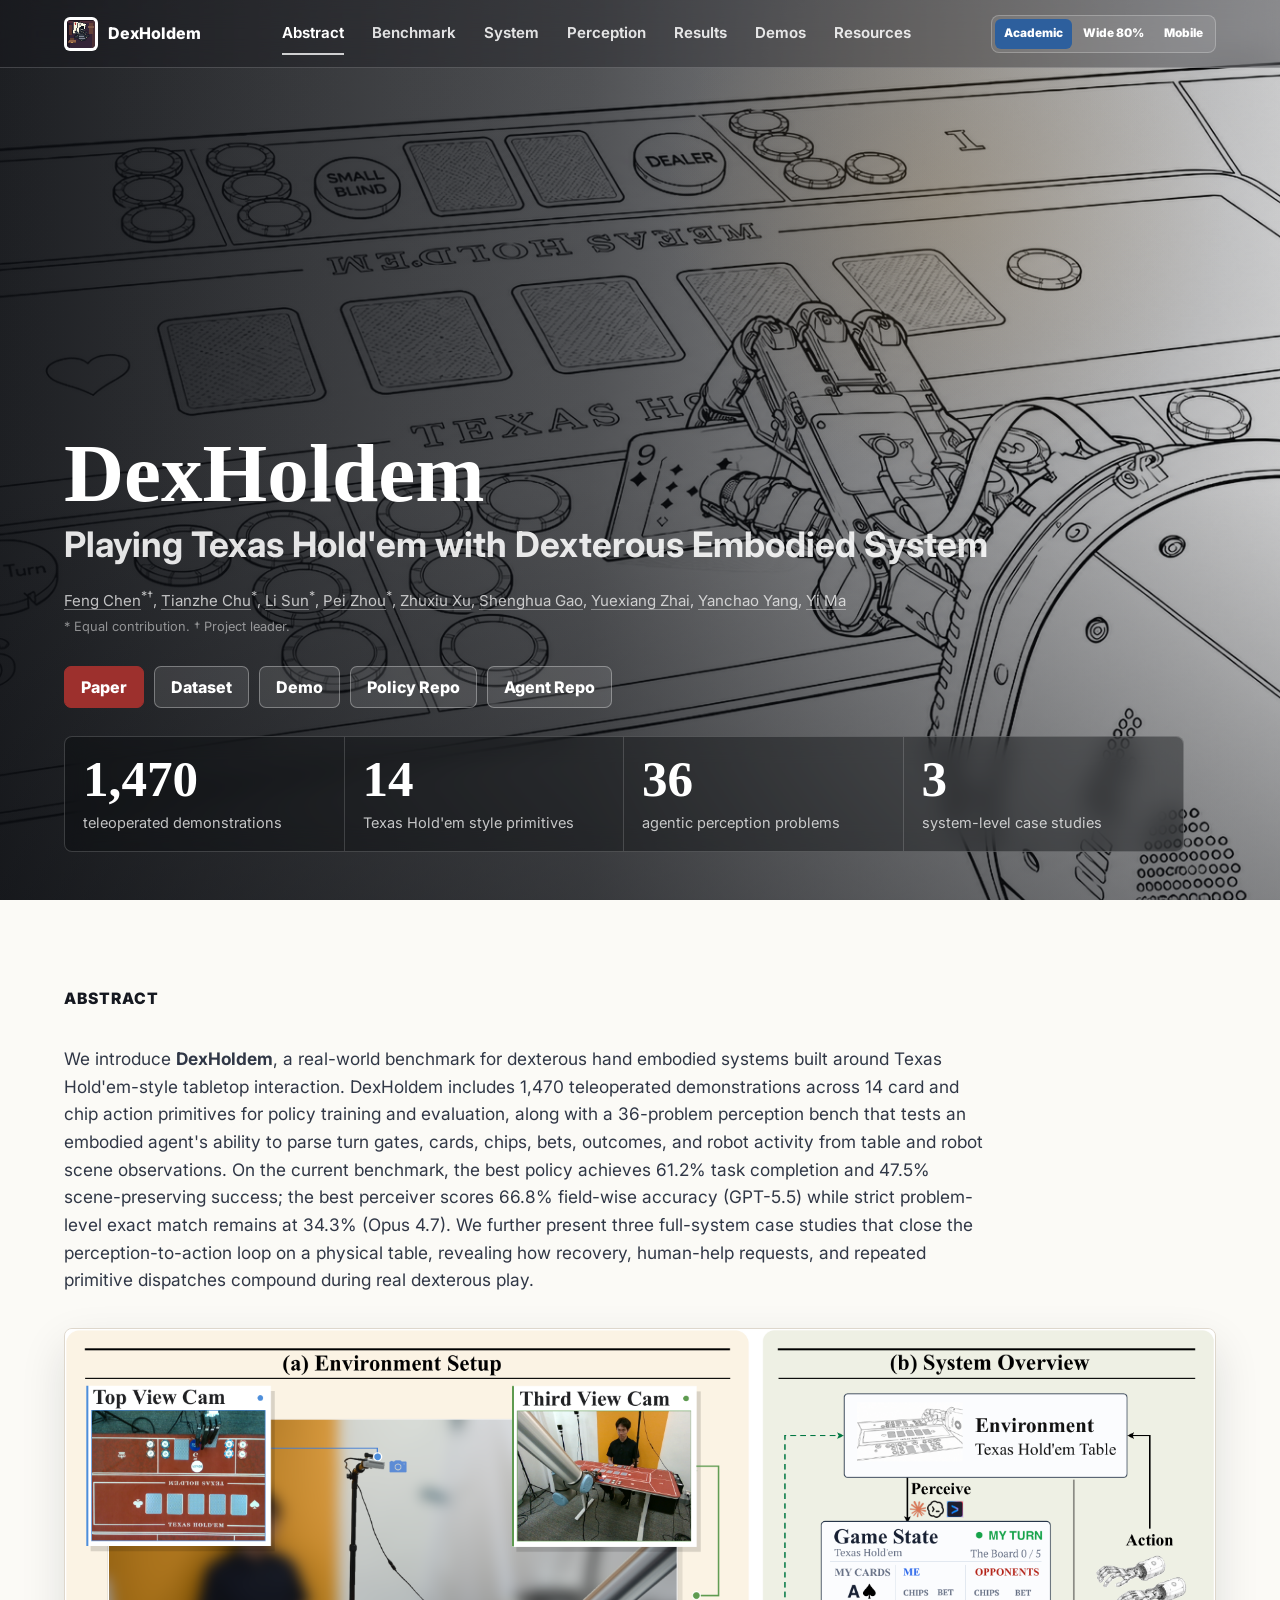
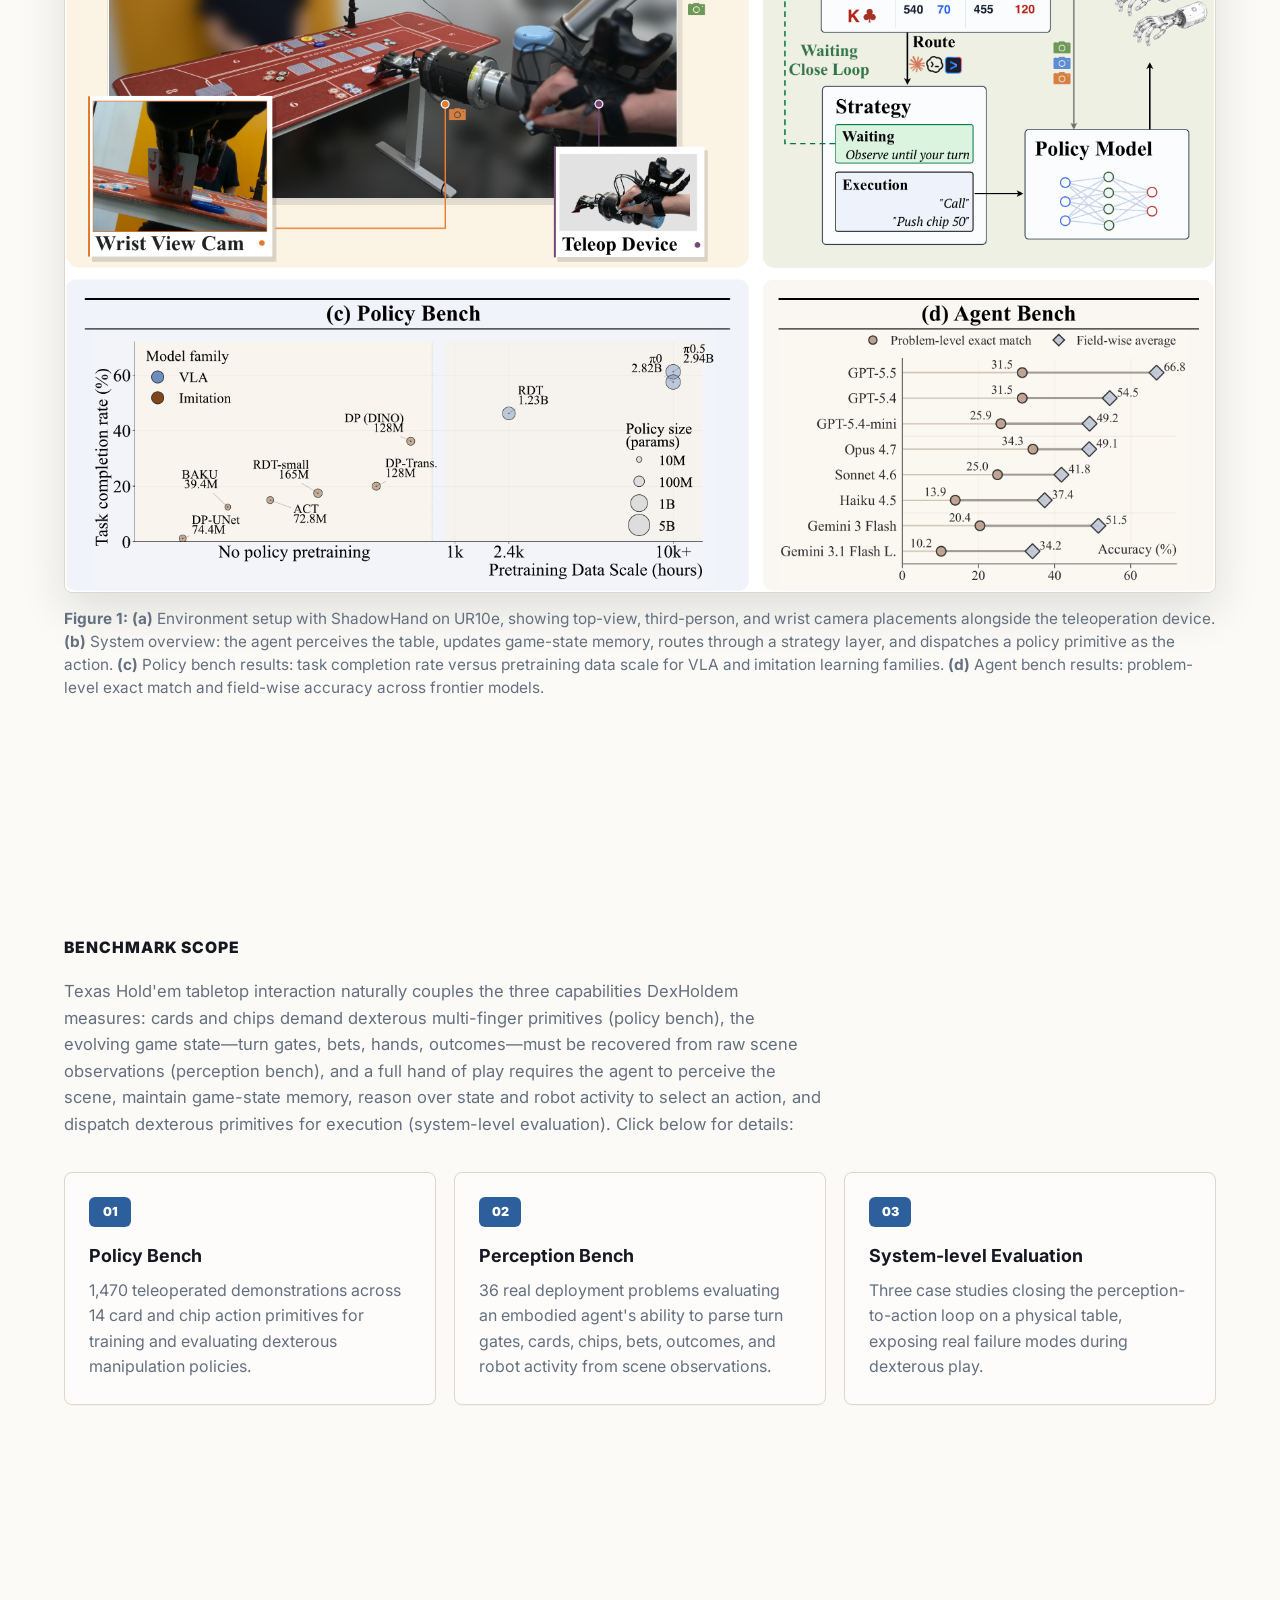
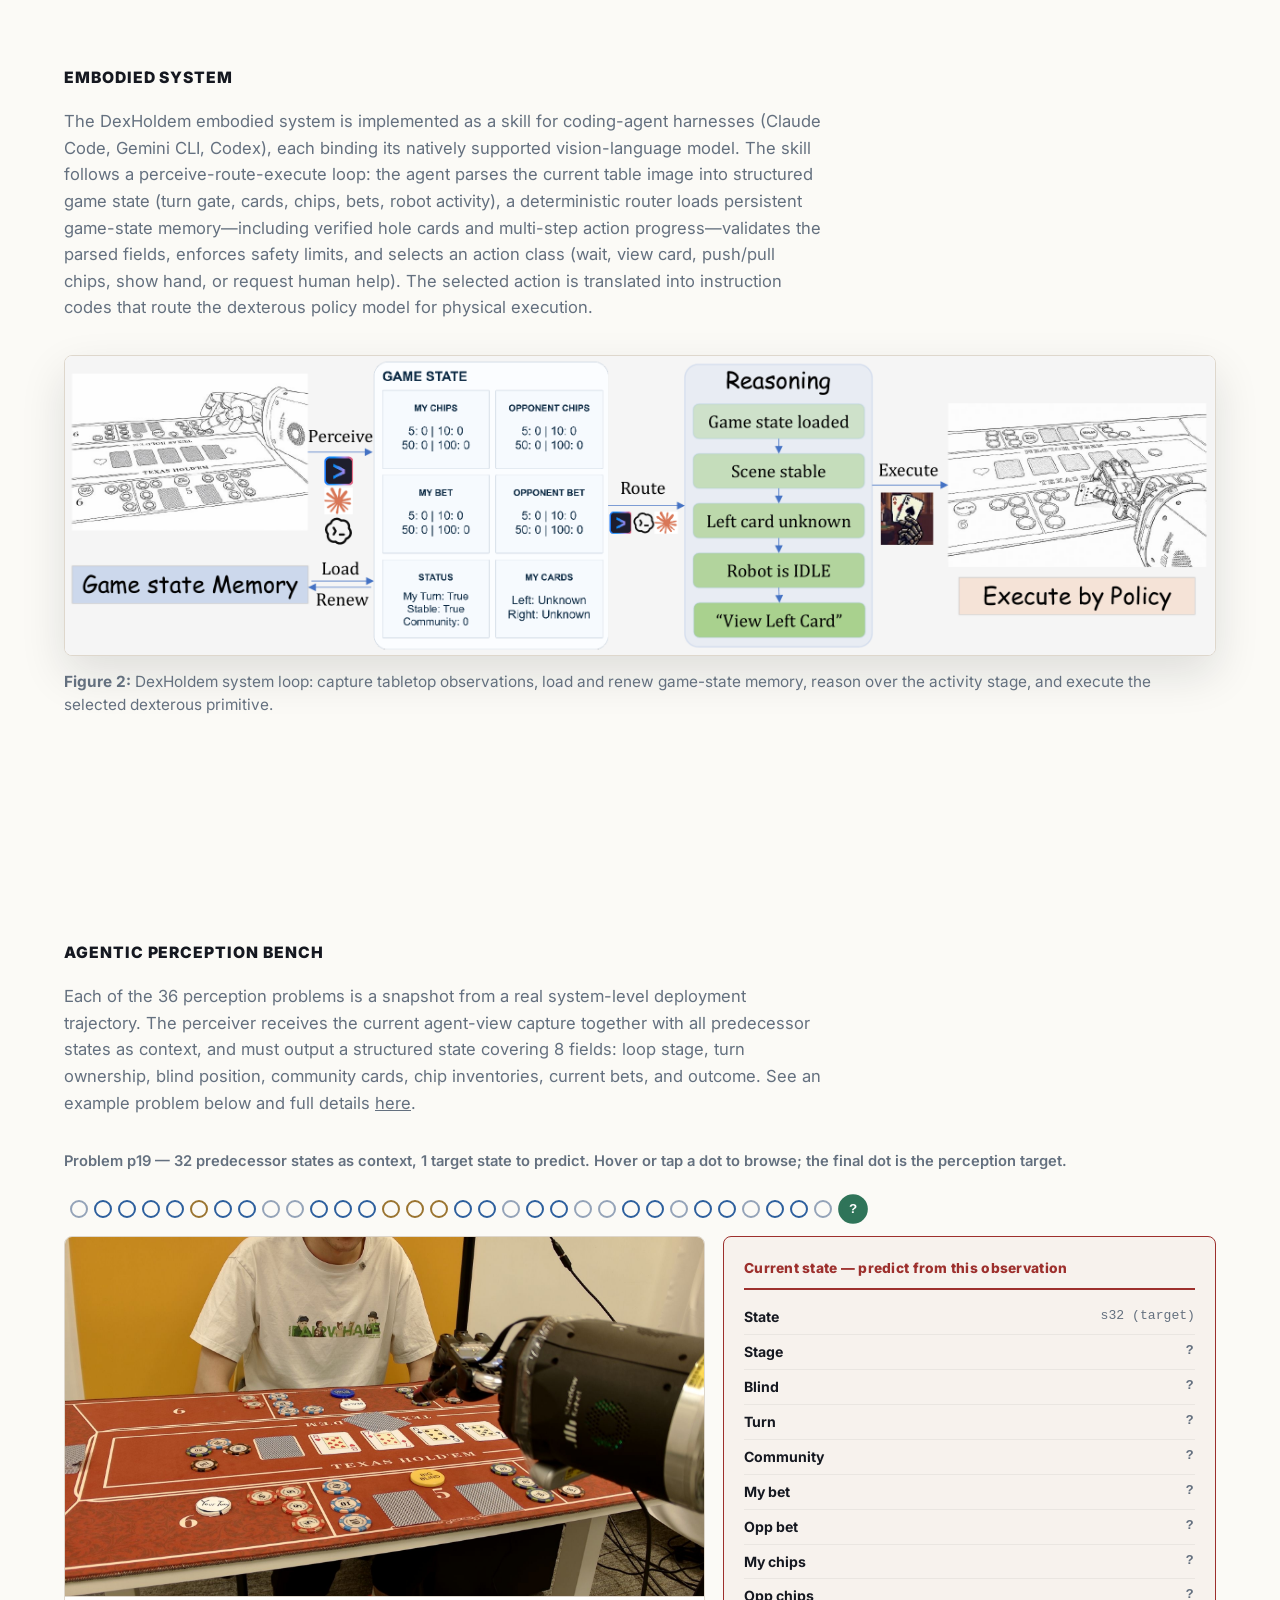
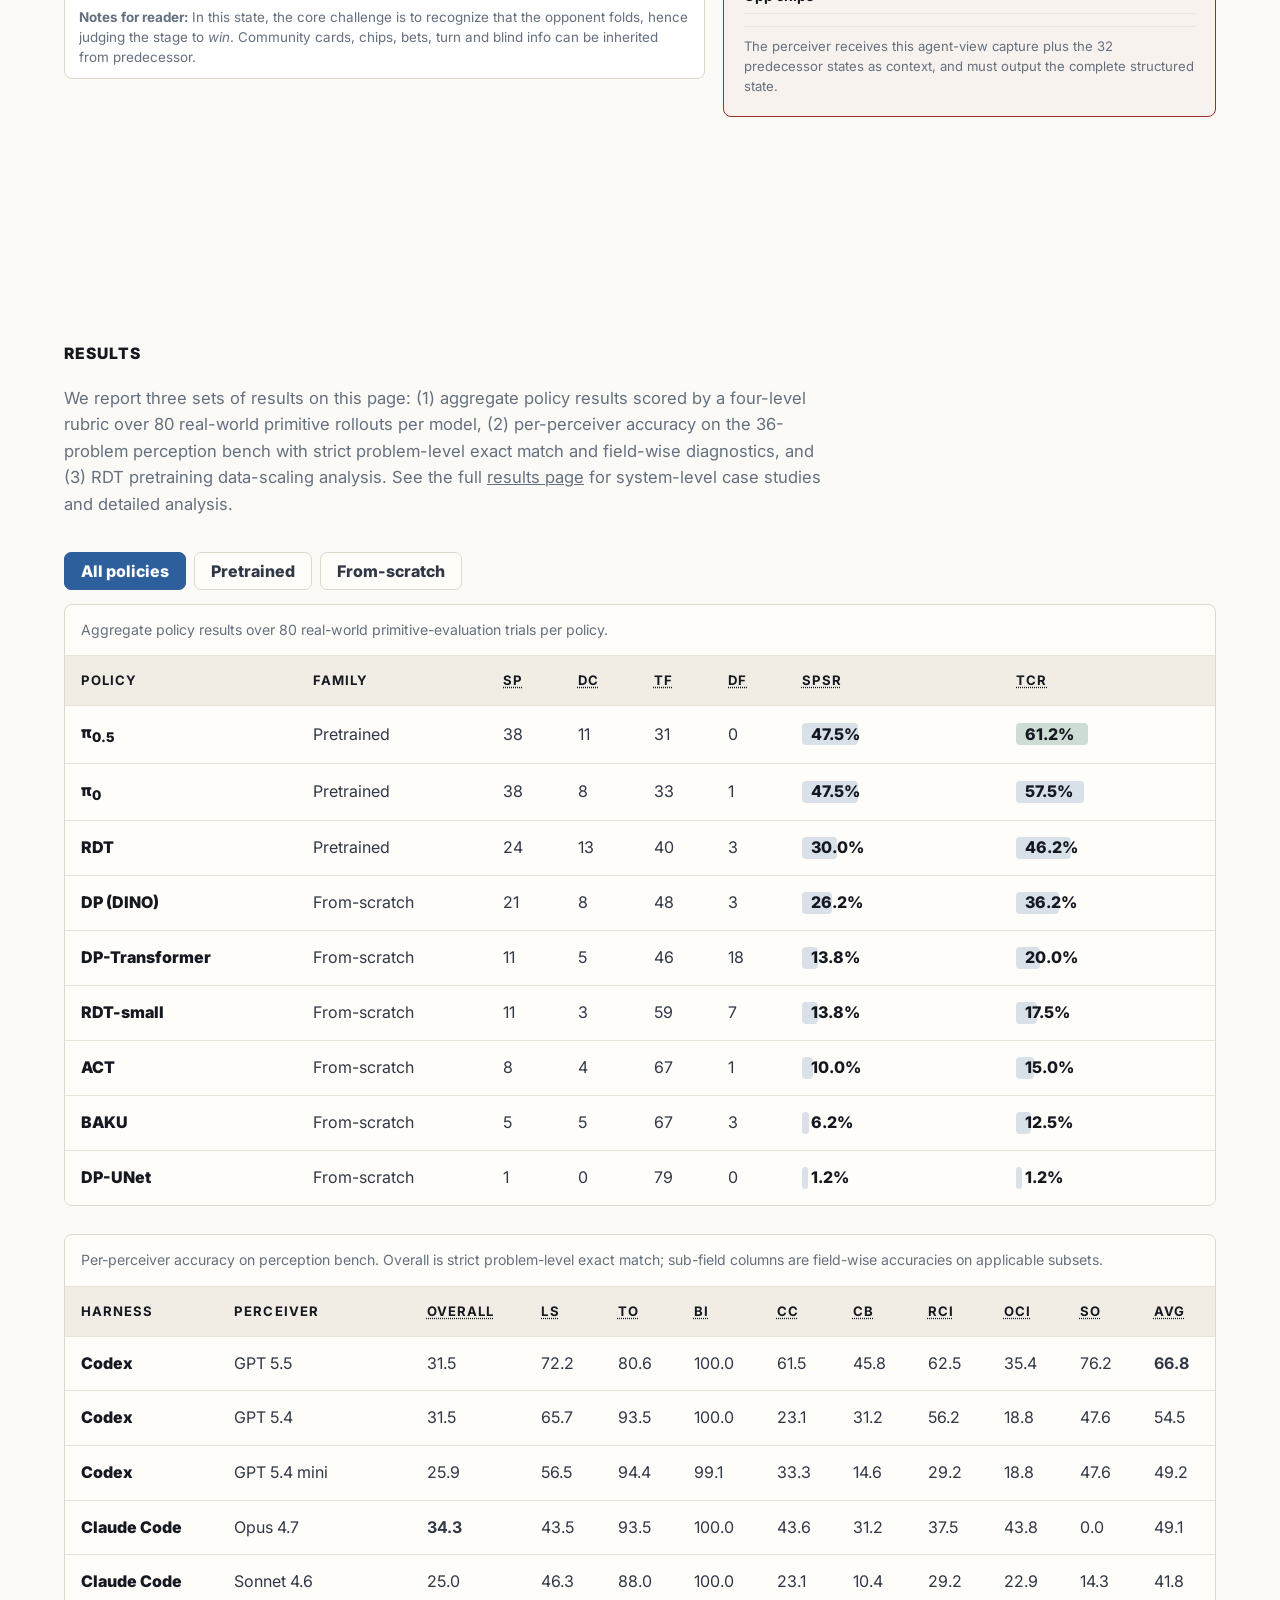
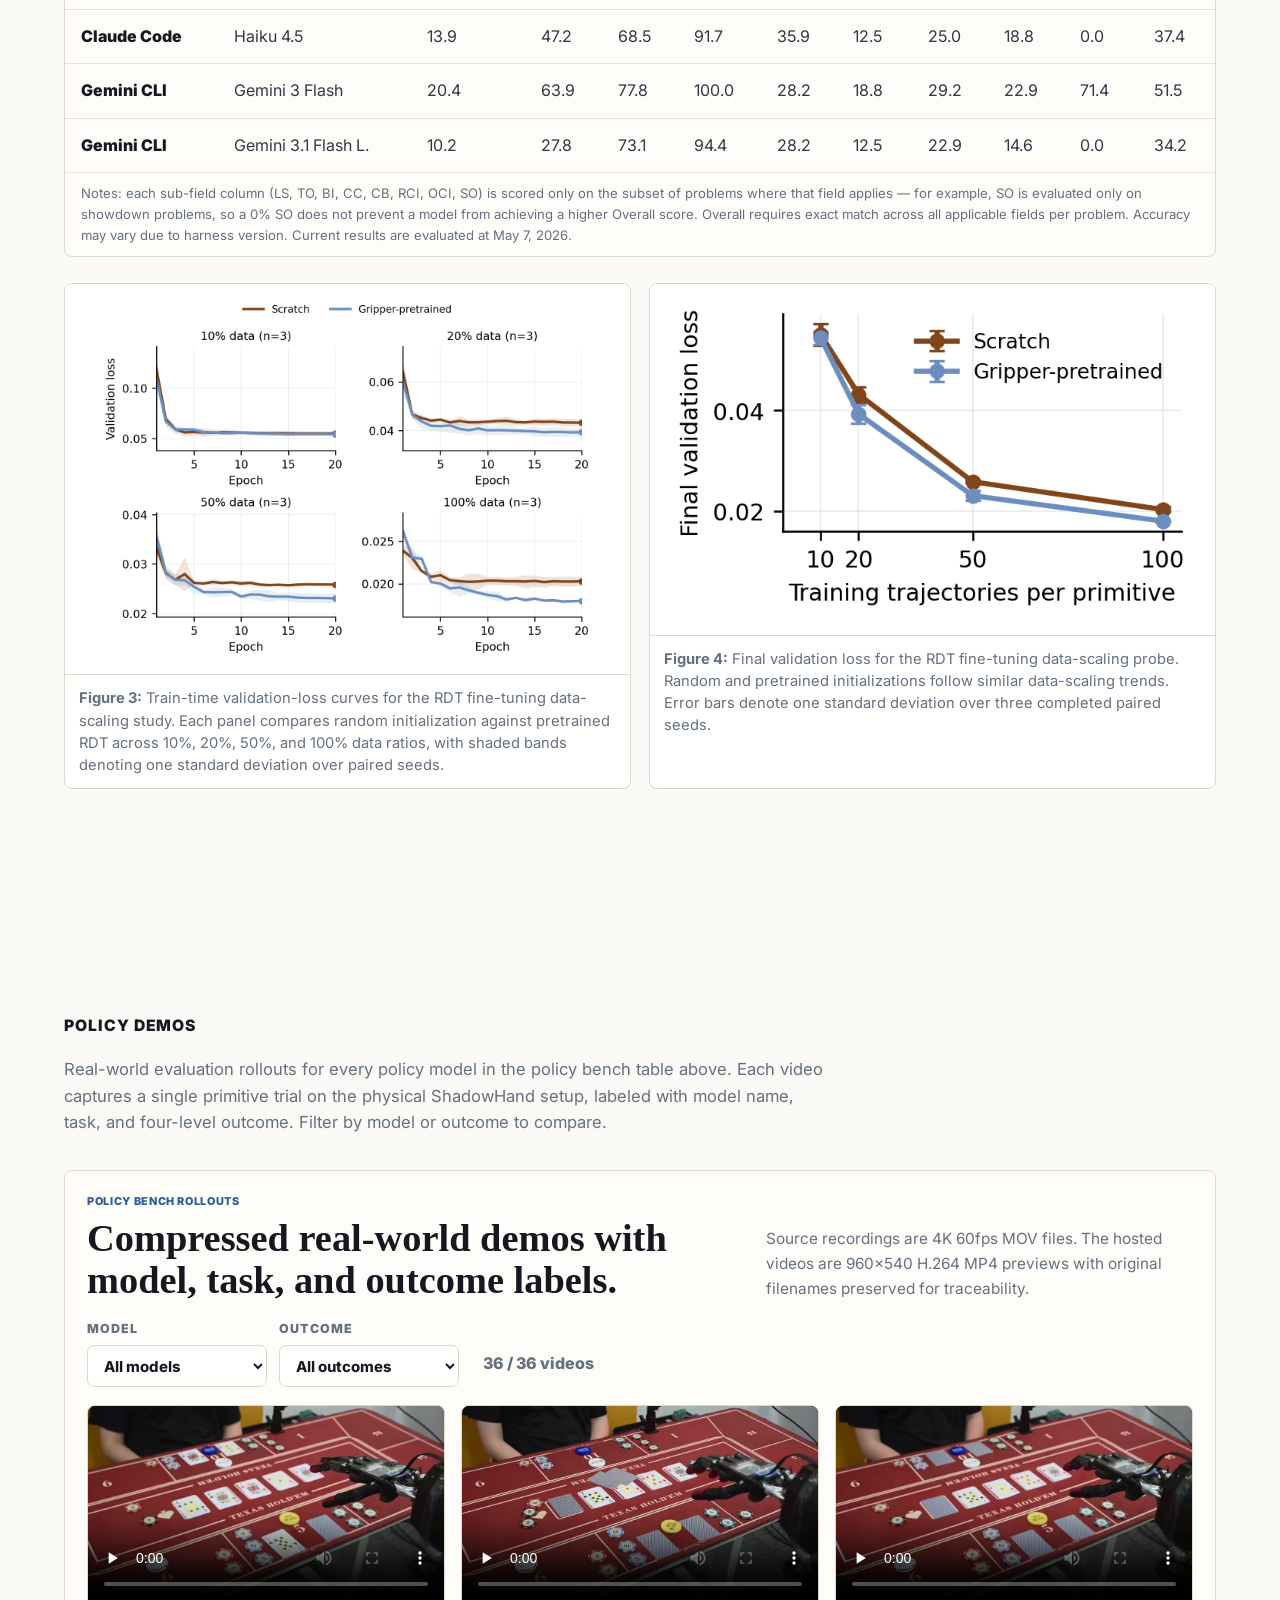
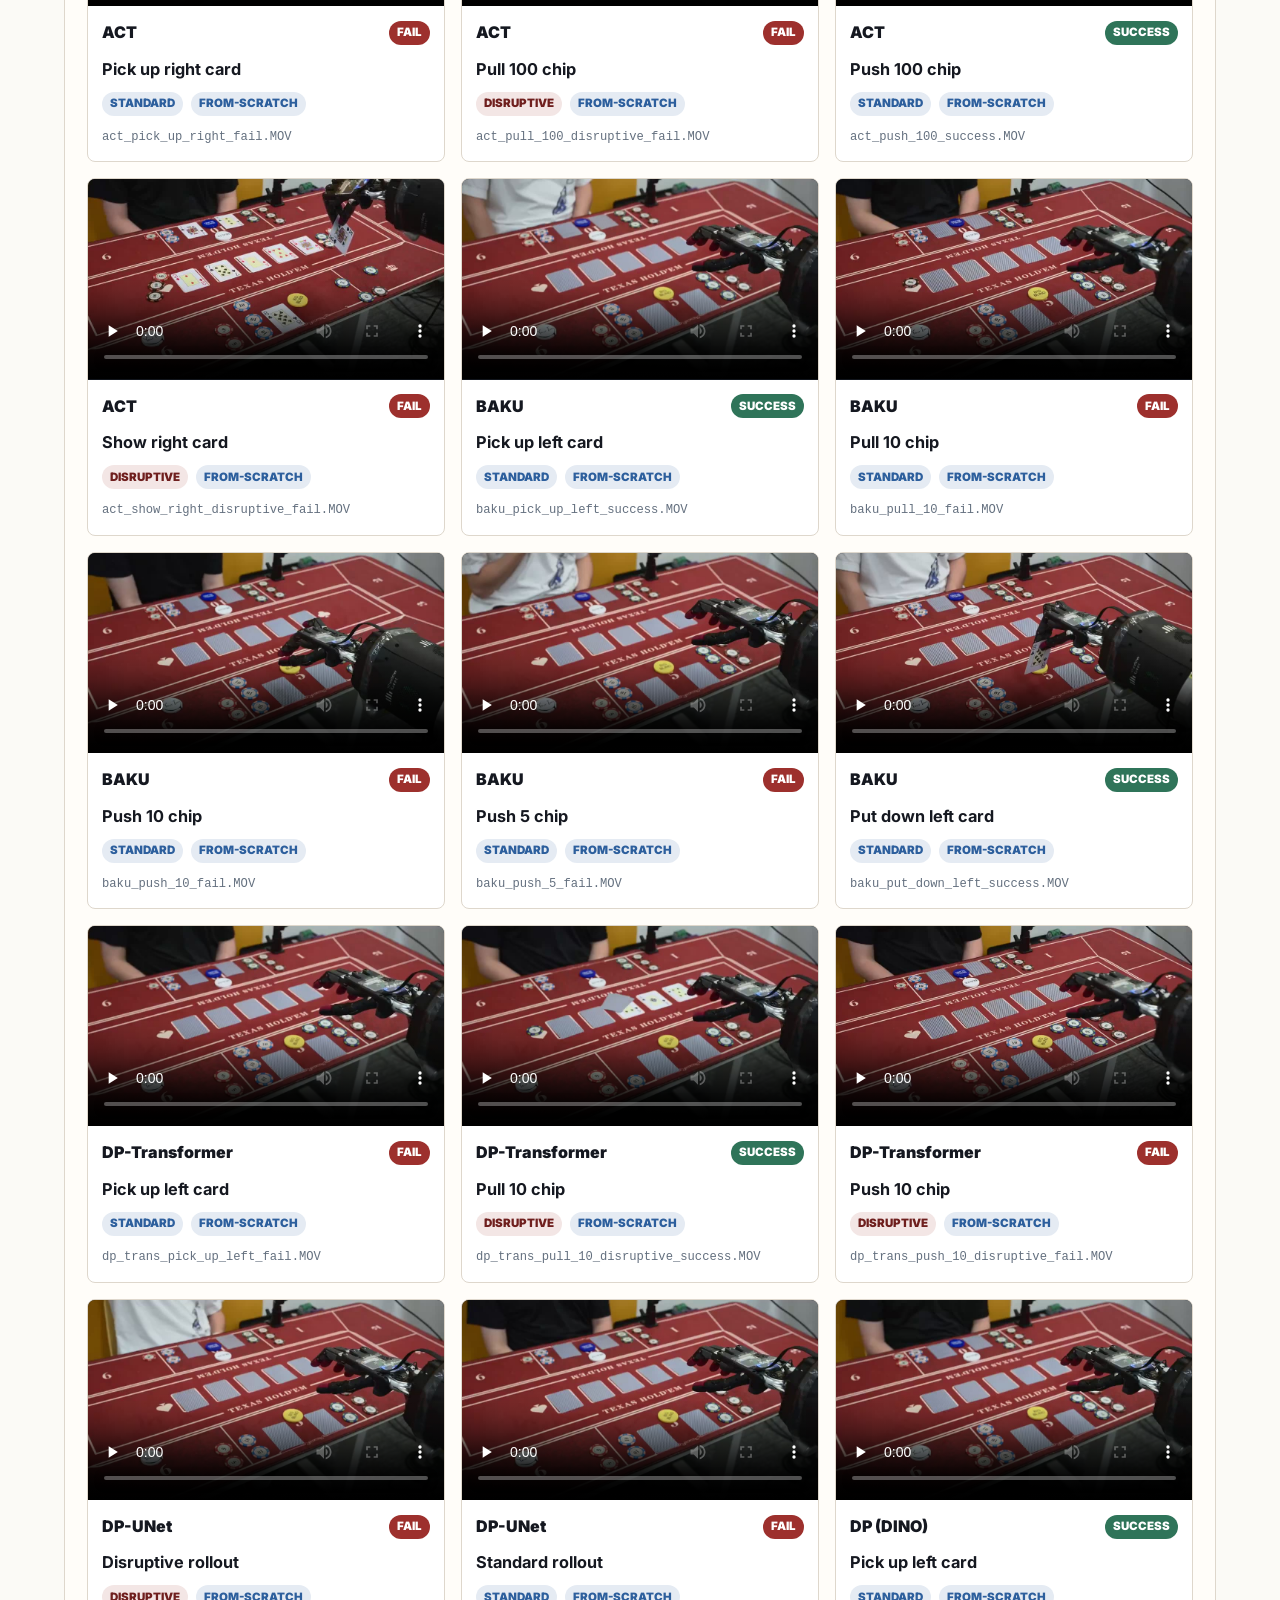
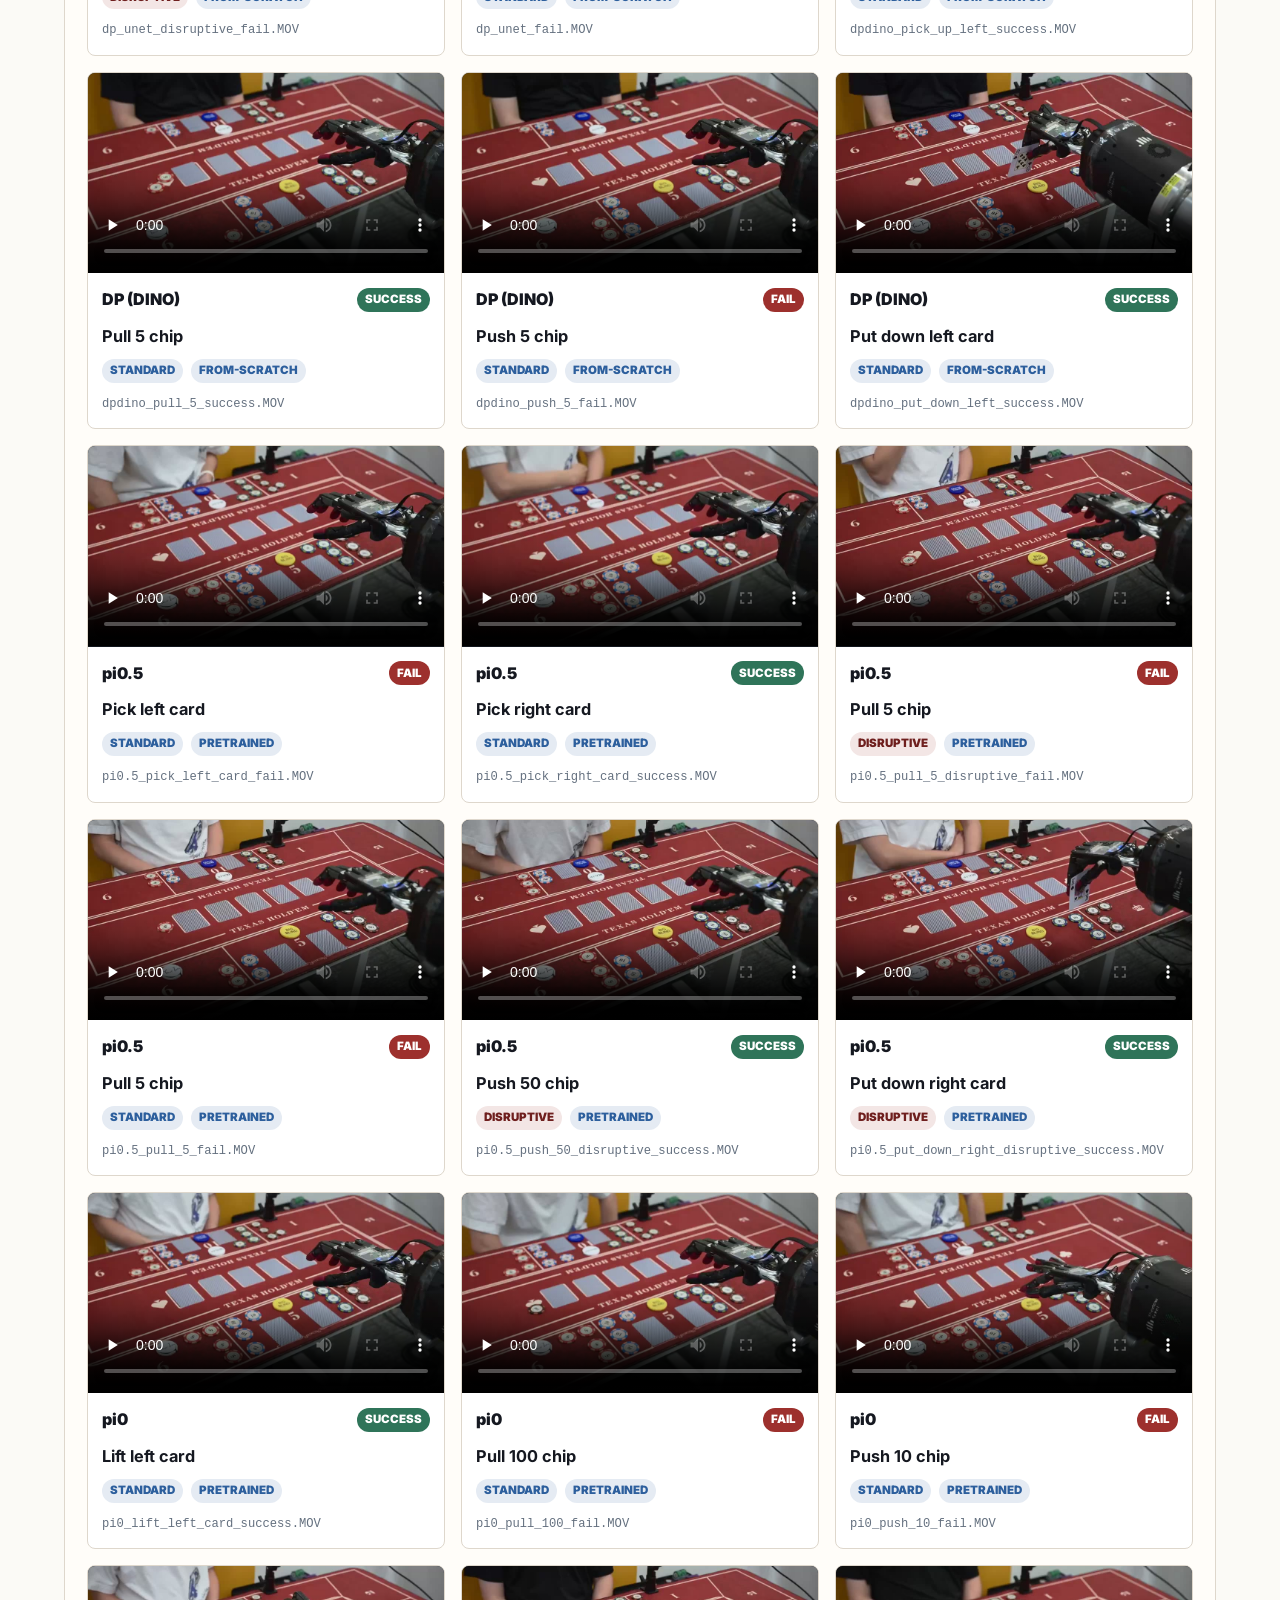
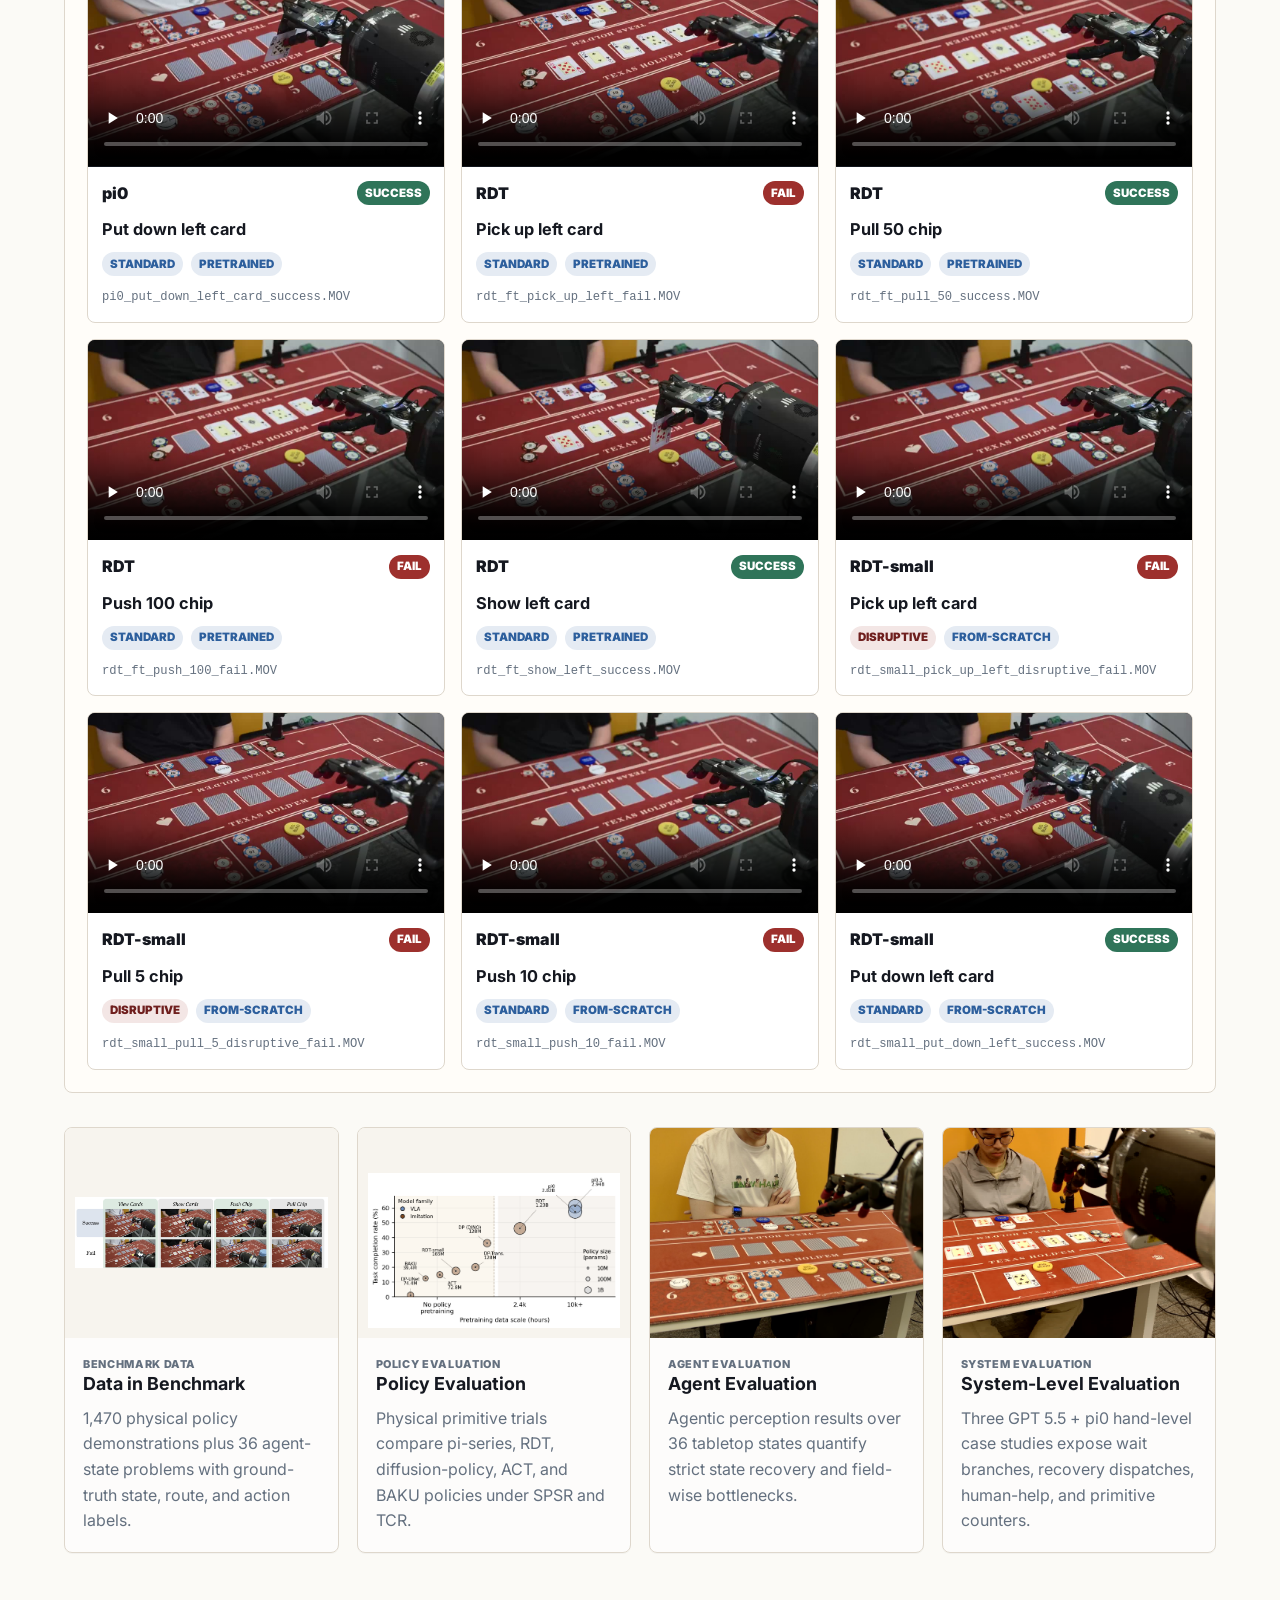
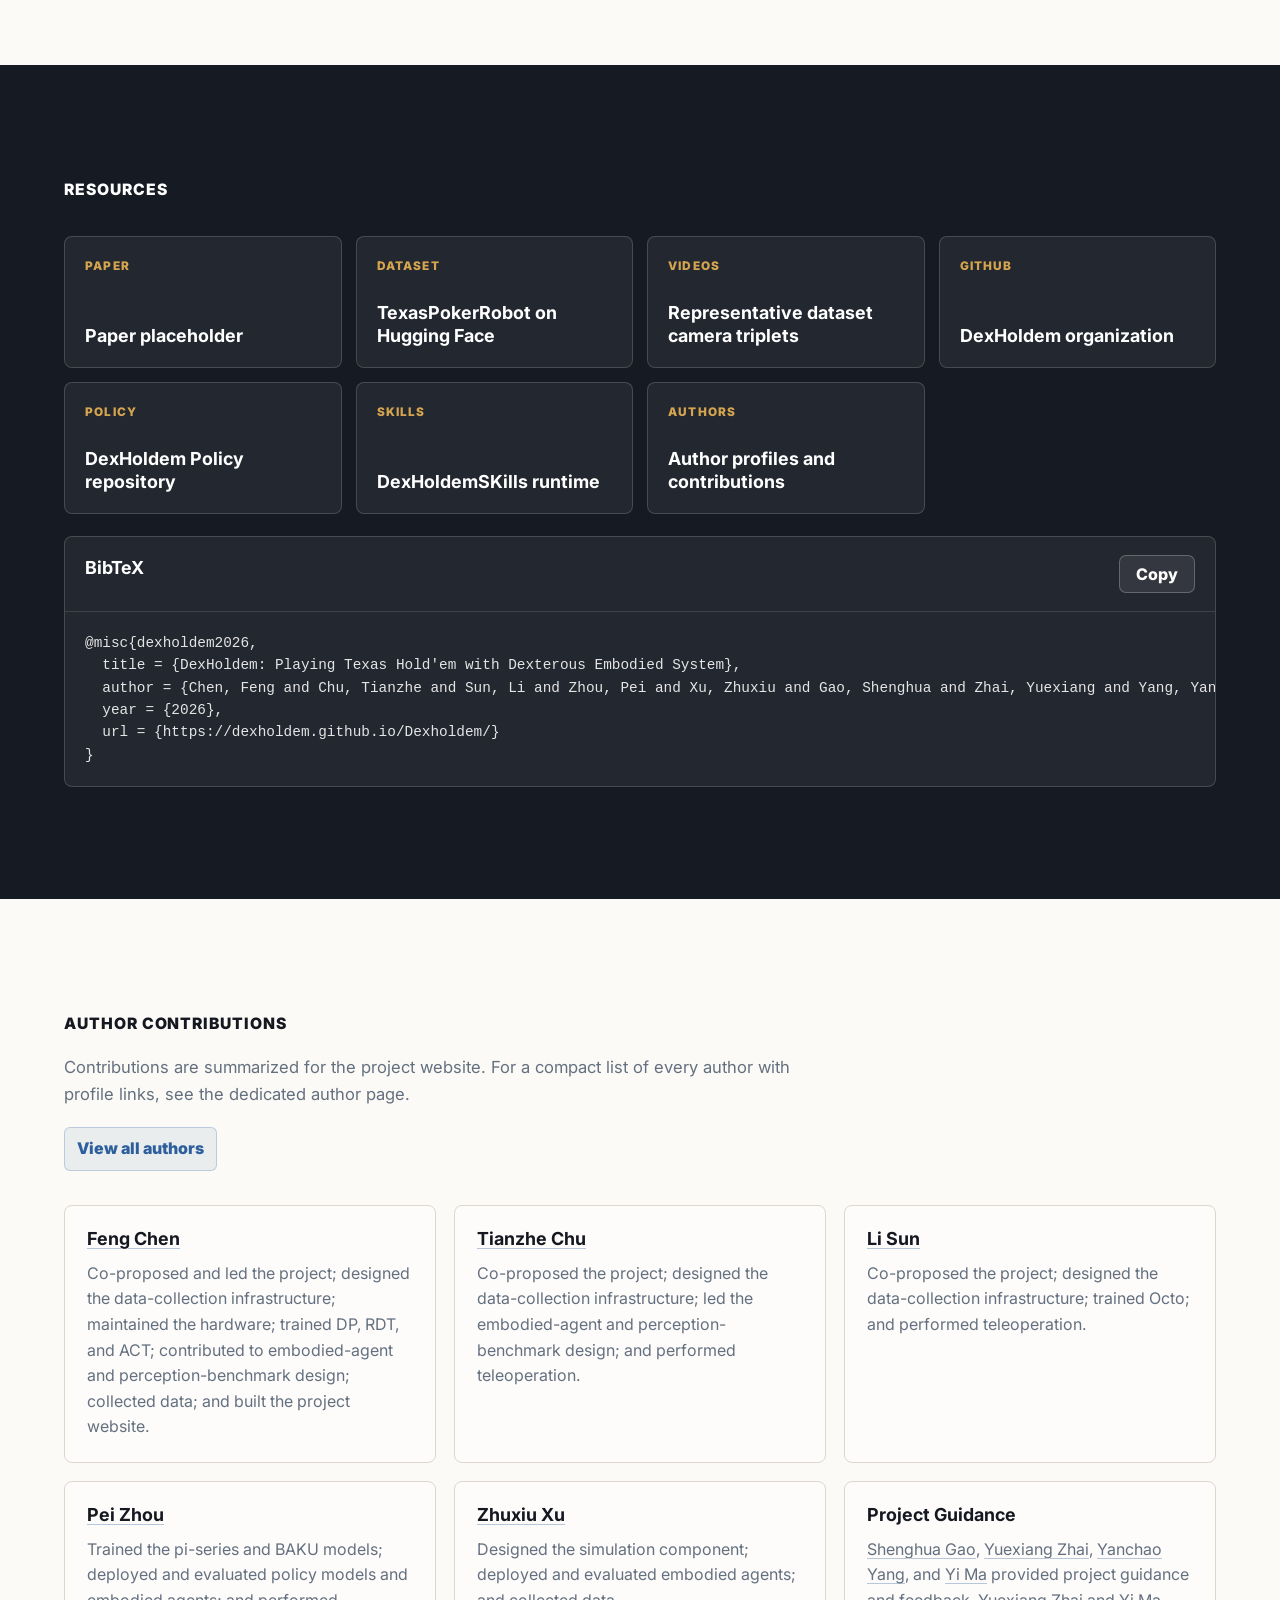
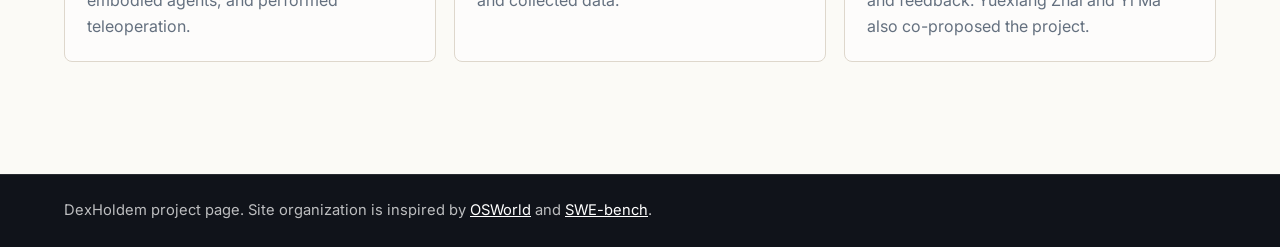
==== commit 49864b2e: "Refactor agent.html and update index.html descriptions - Rewrite pages/agent.html as interactive 36-" ====
--- a/index.html
+++ b/index.html
@@ -61,9 +61,7 @@
           <div class="hero-actions" aria-label="Project links">
             <a class="button primary" href="assets/papers/paper.pdf">Paper</a>
             <a class="button" href="https://huggingface.co/datasets/Winniechen2002/TexasPokerRobot">Dataset</a>
-            <a class="button" href="pages/demos.html">Demos</a>
-            <a class="button" href="pages/data-demos.html">Data Demos</a>
-            <a class="button" href="pages/policy-demos.html">Policy Demos</a>
+            <a class="button" href="pages/dataset-videos.html">Demo</a>
             <a class="button" href="https://github.com/DexHoldem/Dexholdem-Policy">Policy Repo</a>
             <a class="button" href="https://github.com/DexHoldem/DexHoldemSKills">Agent Repo</a>
           </div>
@@ -109,52 +107,6 @@
             compound during real dexterous play.
           </p>
         </div>
-        <div class="agent-demo-block" id="demos" aria-labelledby="agent-demo-title">
-          <div class="agent-demo-heading">
-            <div>
-              <p class="demo-label">Full Agent Demos</p>
-              <h2 id="agent-demo-title">Complete Texas Hold'em Demos</h2>
-            </div>
-            <p>
-              The autonomous demo runs the embodied agent loop end to end, while the teleoperation
-              demo uses human teleoperation. Videos are shown at 10x speed.
-            </p>
-          </div>
-          <div class="agent-demo-grid">
-            <article class="agent-demo-card">
-              <div class="bilibili-embed">
-                <iframe
-                  src="https://player.bilibili.com/player.html?isOutside=true&amp;aid=116591735866692&amp;bvid=BV1ZL5o6bEP6&amp;cid=38411700207&amp;p=1"
-                  title="DexHoldem fully autonomous system demo"
-                  scrolling="no"
-                  frameborder="0"
-                  allowfullscreen
-                ></iframe>
-              </div>
-              <div class="demo-copy">
-                <p class="demo-label">Autonomous System</p>
-                <h3>Fully autonomous agent demo</h3>
-                <p>The system perceives the tabletop state, routes actions, and deploys with policy models.</p>
-              </div>
-            </article>
-            <article class="agent-demo-card">
-              <div class="bilibili-embed">
-                <iframe
-                  src="https://player.bilibili.com/player.html?isOutside=true&amp;aid=116591735866758&amp;bvid=BV1ZL5o6bEAa&amp;cid=38411763881&amp;p=1"
-                  title="DexHoldem human teleoperation demo"
-                  scrolling="no"
-                  frameborder="0"
-                  allowfullscreen
-                ></iframe>
-              </div>
-              <div class="demo-copy">
-                <p class="demo-label">Human Teleoperation</p>
-                <h3>Human teleop demo with agent guidance.</h3>
-                <p>A human teleoperator controls the robot hand through a complete poker hand, separate from the autonomous policy benchmark.</p>
-              </div>
-            </article>
-          </div>
-        </div>
         <figure class="teaser-figure">
           <img loading="lazy" src="assets/images/teaser.png" alt="DexHoldem teaser figure showing environment setup, system overview, policy results, and agent results">
           <figcaption id="teaser-title">
@@ -263,11 +215,13 @@
         <div class="section-heading">
           <p class="eyebrow">Results</p>
           <p>
-            Policy results are measured over 80 real-world primitive rollouts per model. Perception
-            results use strict problem-level exact-match over 36 tabletop states, plus field-wise
-            diagnostic accuracies. Full-system results are reported as three case-study trajectories
-            with operational counters rather than as a hand-level leaderboard.
-            See the full <a href="pages/results.html">results page</a> for detailed analysis.
+            We report three sets of results on this page: (1) aggregate policy results
+            scored by a four-level rubric over 80 real-world primitive rollouts per model,
+            (2) per-perceiver accuracy on the 36-problem perception bench with strict
+            problem-level exact match and field-wise diagnostics, and (3) RDT pretraining
+            data-scaling analysis. See the full
+            <a href="pages/results.html">results page</a> for system-level case studies
+            and detailed analysis.
           </p>
         </div>
 
@@ -279,7 +233,7 @@
 
         <div class="table-wrap">
           <table class="leaderboard" id="leaderboard">
-            <caption>Aggregate policy-model results over 80 real-world primitive-evaluation trials per policy.</caption>
+            <caption>Aggregate policy results over 80 real-world primitive-evaluation trials per policy.</caption>
             <thead>
               <tr>
                 <th scope="col">Policy</th>
@@ -389,7 +343,7 @@
 
         <div class="table-wrap perception-results-wrap">
           <table class="leaderboard perception-results">
-            <caption>Agentic perception semantic accuracy. Overall is strict exact-match over 36 problems; other columns are field-wise accuracies on applicable subsets.</caption>
+            <caption>Per-perceiver accuracy on perception bench. Overall is strict problem-level exact match; sub-field columns are field-wise accuracies on applicable subsets.</caption>
             <thead>
               <tr>
                 <th scope="col">Harness</th>
@@ -521,28 +475,28 @@
               </tr>
             </tbody>
           </table>
-          <p class="table-note">Notes: accuracy may vary due to harness version. Current results are evaluated at May 7, 2026.</p>
+          <p class="table-note">Notes: each sub-field column (LS, TO, BI, CC, CB, RCI, OCI, SO) is scored only on the subset of problems where that field applies — for example, SO is evaluated only on showdown problems, so a 0% SO does not prevent a model from achieving a higher Overall score. Overall requires exact match across all applicable fields per problem. Accuracy may vary due to harness version. Current results are evaluated at May 7, 2026.</p>
         </div>
 
         <div class="result-figures">
           <figure>
             <img loading="lazy" src="assets/images/rdt-pretraining-scaling.png" alt="RDT pretraining data scaling chart">
-            <figcaption>RDT pretraining data-scaling diagnostics on DexHoldem trajectories.</figcaption>
+            <figcaption><b>Figure 3:</b> Train-time validation-loss curves for the RDT fine-tuning data-scaling study. Each panel compares random initialization against pretrained RDT across 10%, 20%, 50%, and 100% data ratios, with shaded bands denoting one standard deviation over paired seeds.</figcaption>
           </figure>
           <figure>
             <img loading="lazy" src="assets/images/rdt-pretraining-final-loss.png" alt="RDT final validation loss scaling chart">
-            <figcaption>RDT final validation loss under DexHoldem data-scaling ablations.</figcaption>
+            <figcaption><b>Figure 4:</b> Final validation loss for the RDT fine-tuning data-scaling probe. Random and pretrained initializations follow similar data-scaling trends. Error bars denote one standard deviation over three completed paired seeds.</figcaption>
           </figure>
         </div>
       </section>
 
-      <section class="section" id="demo-release">
-        <div class="section-heading">
-          <p class="eyebrow">Demo Categories &amp; Release</p>
+      <section class="section" id="demos">
+        <div class="section-heading">
+          <p class="eyebrow">Policy Demos</p>
           <p>
-            DexHoldem demos are grouped by what they show: complete hand-level agent play,
-            representative dataset camera triplets, and primitive-level policy benchmark rollouts.
-            The embedded block below is the policy-demo preview; each category also has a dedicated page.
+            Real-world evaluation rollouts for every policy model in the policy bench table above.
+            Each video captures a single primitive trial on the physical ShadowHand setup, labeled
+            with model name, task, and four-level outcome. Filter by model or outcome to compare.
           </p>
         </div>
 
@@ -578,28 +532,36 @@
         </div>
 
         <div class="demo-grid">
-          <a class="demo-card" href="pages/demos.html">
-            <img loading="lazy" src="assets/images/system-level-trajectory.jpg" alt="DexHoldem complete hand-level agent trajectory">
+          <a class="demo-card" href="pages/data.html">
+            <img loading="lazy" class="contain-image" src="assets/images/benchmark-data-examples.jpg" alt="DexHoldem policy benchmark success and failure examples">
             <div class="demo-copy">
-              <p class="demo-label">Full Agent Demos</p>
-              <h3>Demos</h3>
-              <p>Two complete Texas Hold'em hands: one fully autonomous system run and one human teleoperation run.</p>
+              <p class="demo-label">Benchmark Data</p>
+              <h3>Data in Benchmark</h3>
+              <p>1,470 physical policy demonstrations plus 36 agent-state problems with ground-truth state, route, and action labels.</p>
             </div>
           </a>
-          <a class="demo-card" href="pages/data-demos.html">
-            <img loading="lazy" class="contain-image" src="assets/images/benchmark-data-examples.jpg" alt="DexHoldem representative dataset camera samples">
+          <a class="demo-card" href="pages/policy.html">
+            <img loading="lazy" class="contain-image" src="assets/images/model-scale-success.png" alt="DexHoldem policy evaluation bubble chart">
             <div class="demo-copy">
-              <p class="demo-label">Dataset Camera Triplets</p>
-              <h3>Data Demos</h3>
-              <p>One representative data point per task with synchronized top, third-person, and wrist camera previews.</p>
+              <p class="demo-label">Policy Evaluation</p>
+              <h3>Policy Evaluation</h3>
+              <p>Physical primitive trials compare pi-series, RDT, diffusion-policy, ACT, and BAKU policies under SPSR and TCR.</p>
             </div>
           </a>
-          <a class="demo-card" href="pages/policy-demos.html">
-            <img loading="lazy" src="assets/images/policy-example-grid.png" alt="DexHoldem physical policy benchmark rollout examples">
+          <a class="demo-card" href="pages/agent.html">
+            <img loading="lazy" src="assets/images/perception-turn-gate.jpg" alt="DexHoldem agent evaluation turn-gate state">
             <div class="demo-copy">
-              <p class="demo-label">Primitive Rollouts</p>
-              <h3>Policy Demos</h3>
-              <p>Compressed real-world policy benchmark videos with model, task, condition, and outcome labels.</p>
+              <p class="demo-label">Agent Evaluation</p>
+              <h3>Agent Evaluation</h3>
+              <p>Agentic perception results over 36 tabletop states quantify strict state recovery and field-wise bottlenecks.</p>
+            </div>
+          </a>
+          <a class="demo-card" href="pages/system.html#system-level-evaluation">
+            <img loading="lazy" src="assets/images/system-level-trajectory.jpg" alt="DexHoldem system-level trajectory state">
+            <div class="demo-copy">
+              <p class="demo-label">System Evaluation</p>
+              <h3>System-Level Evaluation</h3>
+              <p>Three GPT 5.5 + pi0 hand-level case studies expose wait branches, recovery dispatches, human-help, and primitive counters.</p>
             </div>
           </a>
         </div>
@@ -619,17 +581,9 @@
             <span>Dataset</span>
             <strong>TexasPokerRobot on Hugging Face</strong>
           </a>
-          <a class="resource-link" href="pages/demos.html">
-            <span>Demos</span>
-            <strong>Complete autonomous and teleoperation hands</strong>
-          </a>
-          <a class="resource-link" href="pages/data-demos.html">
-            <span>Data Demos</span>
+          <a class="resource-link" href="pages/dataset-videos.html">
+            <span>Videos</span>
             <strong>Representative dataset camera triplets</strong>
-          </a>
-          <a class="resource-link" href="pages/policy-demos.html">
-            <span>Policy Demos</span>
-            <strong>Primitive-level policy rollout videos</strong>
           </a>
           <a class="resource-link" href="https://github.com/DexHoldem">
             <span>GitHub</span>
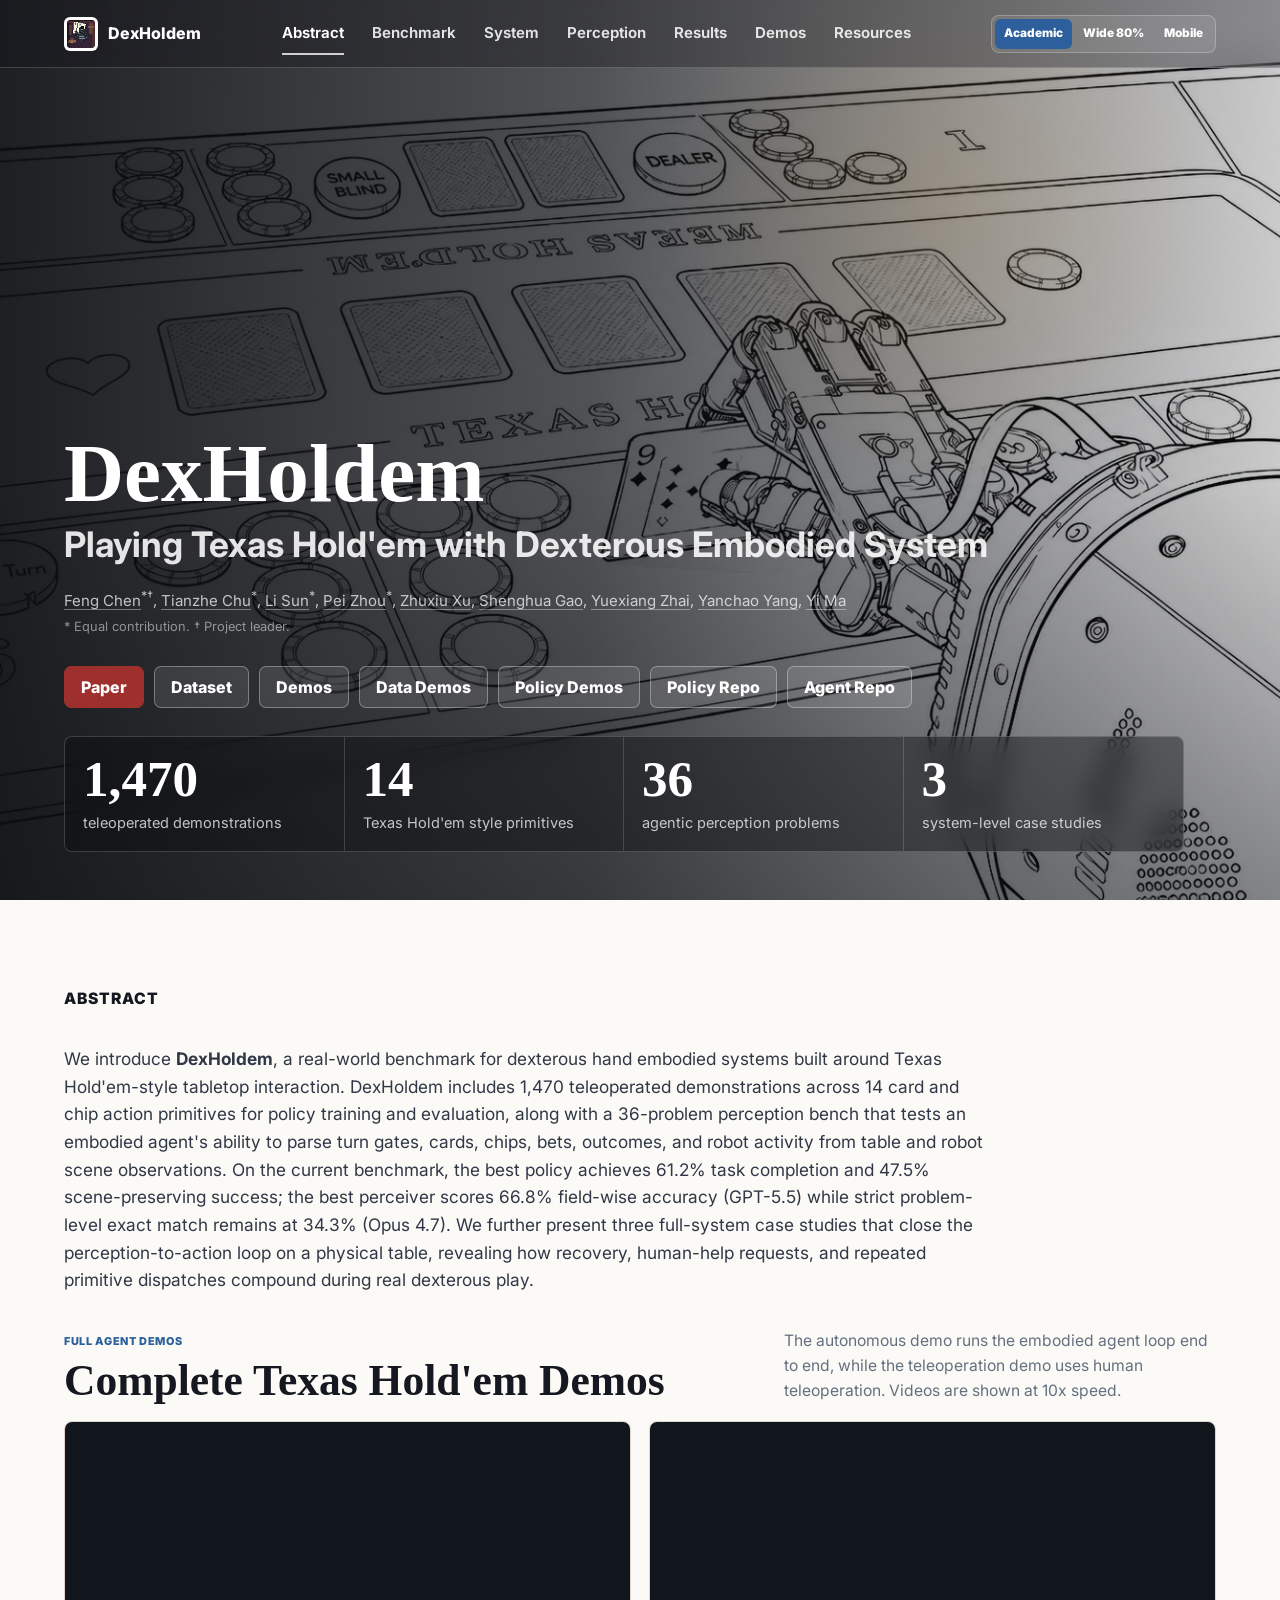
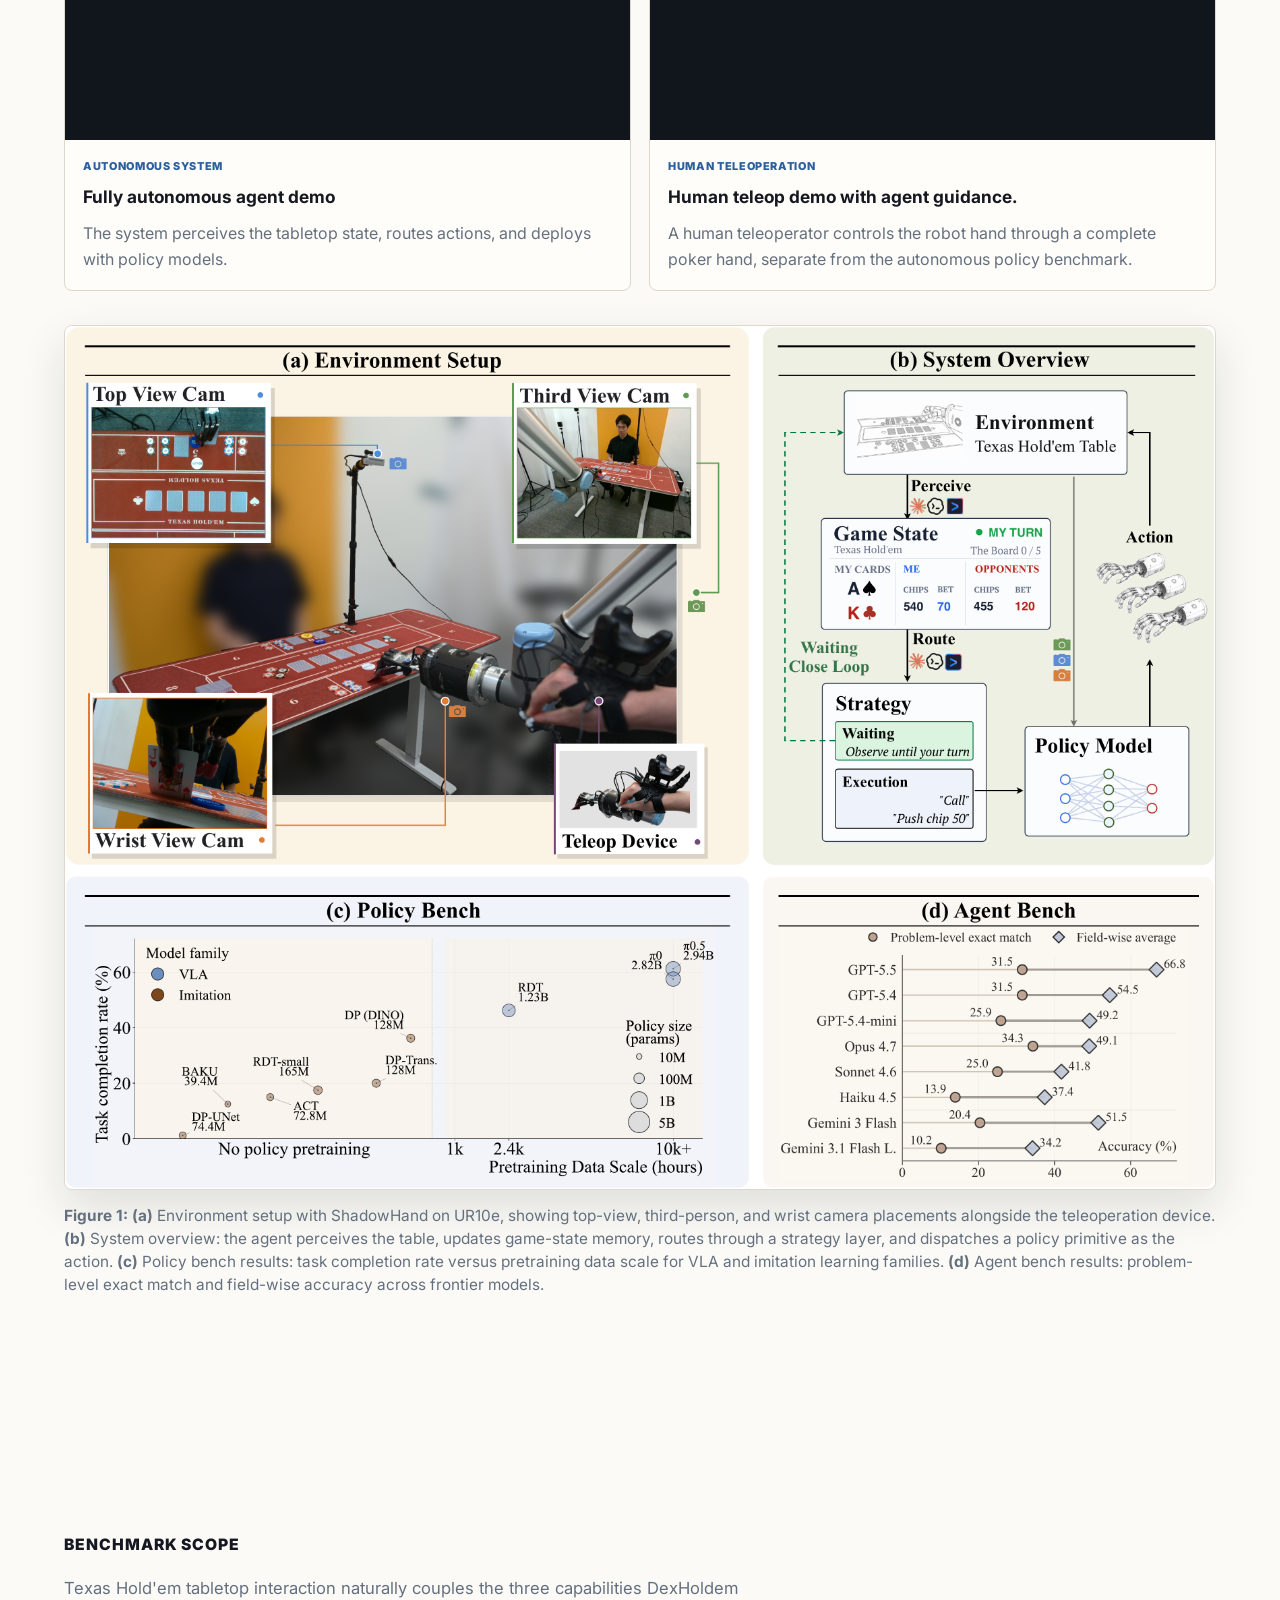
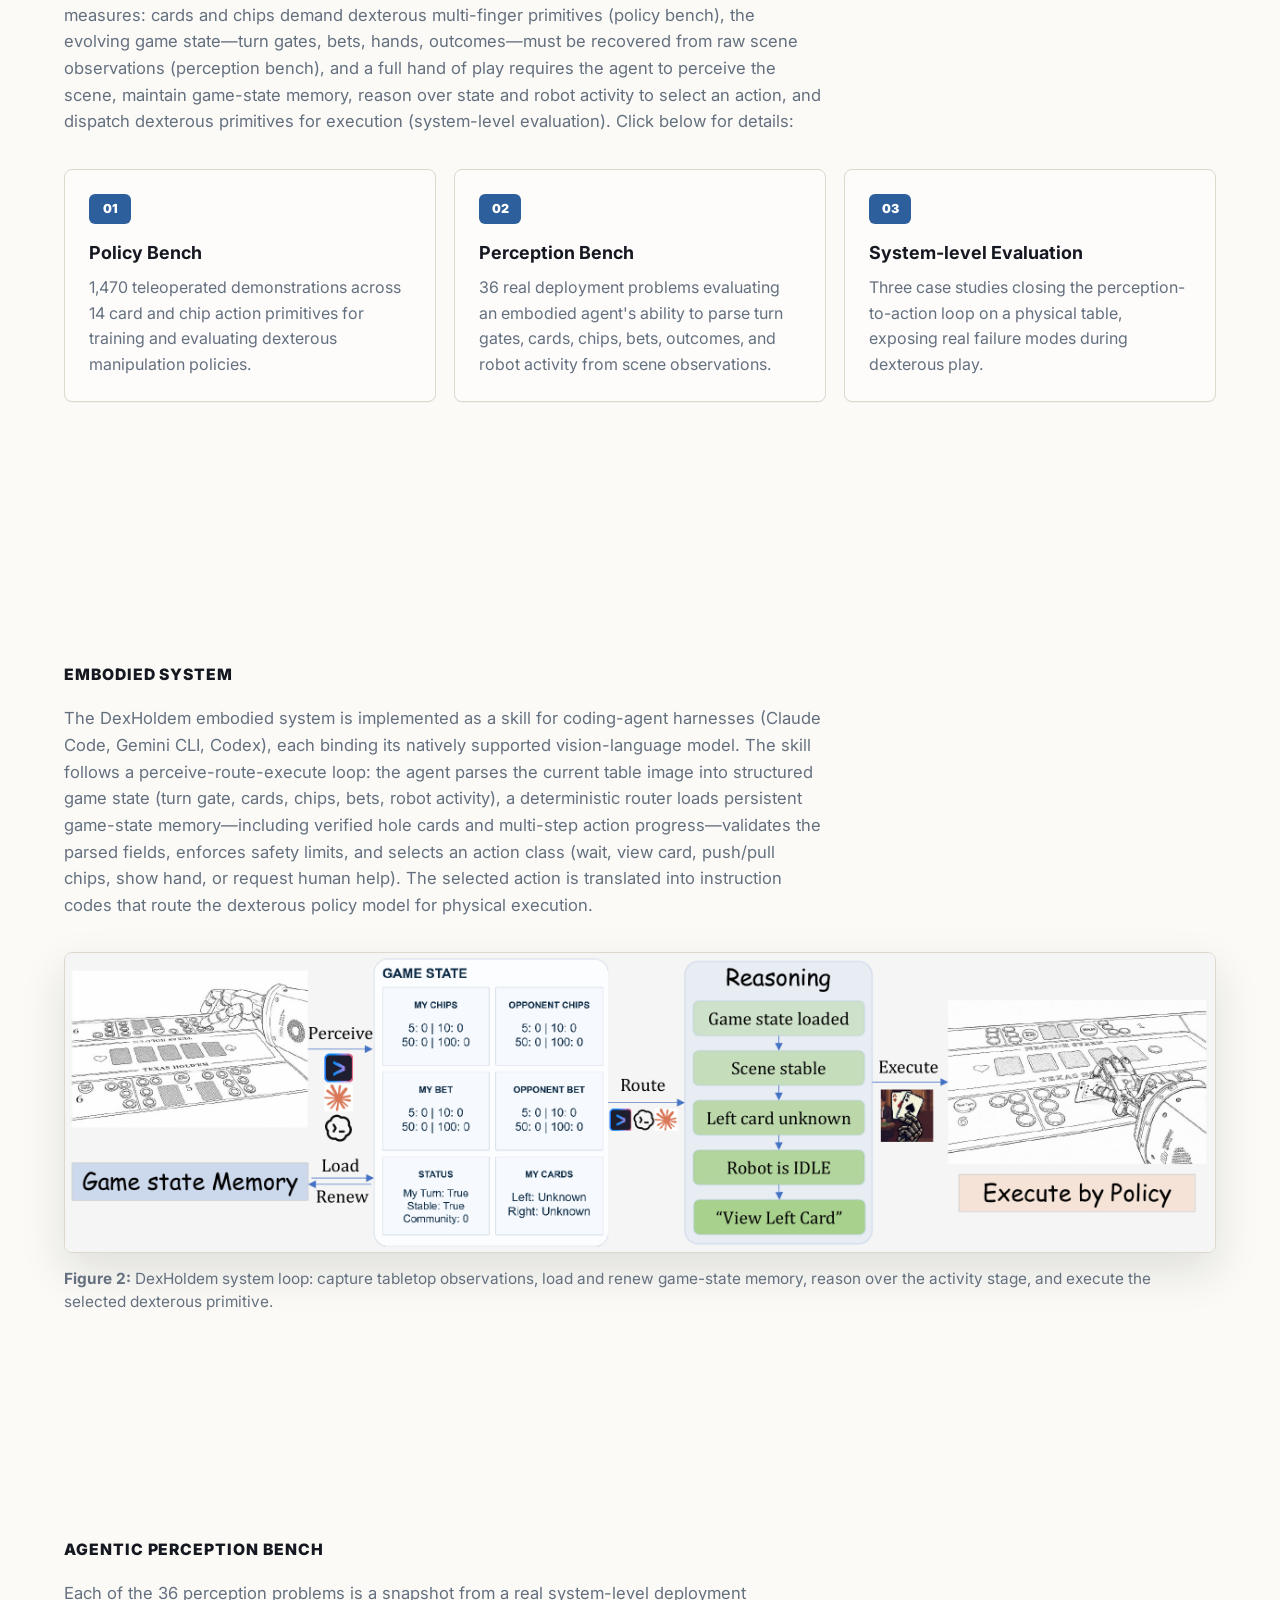
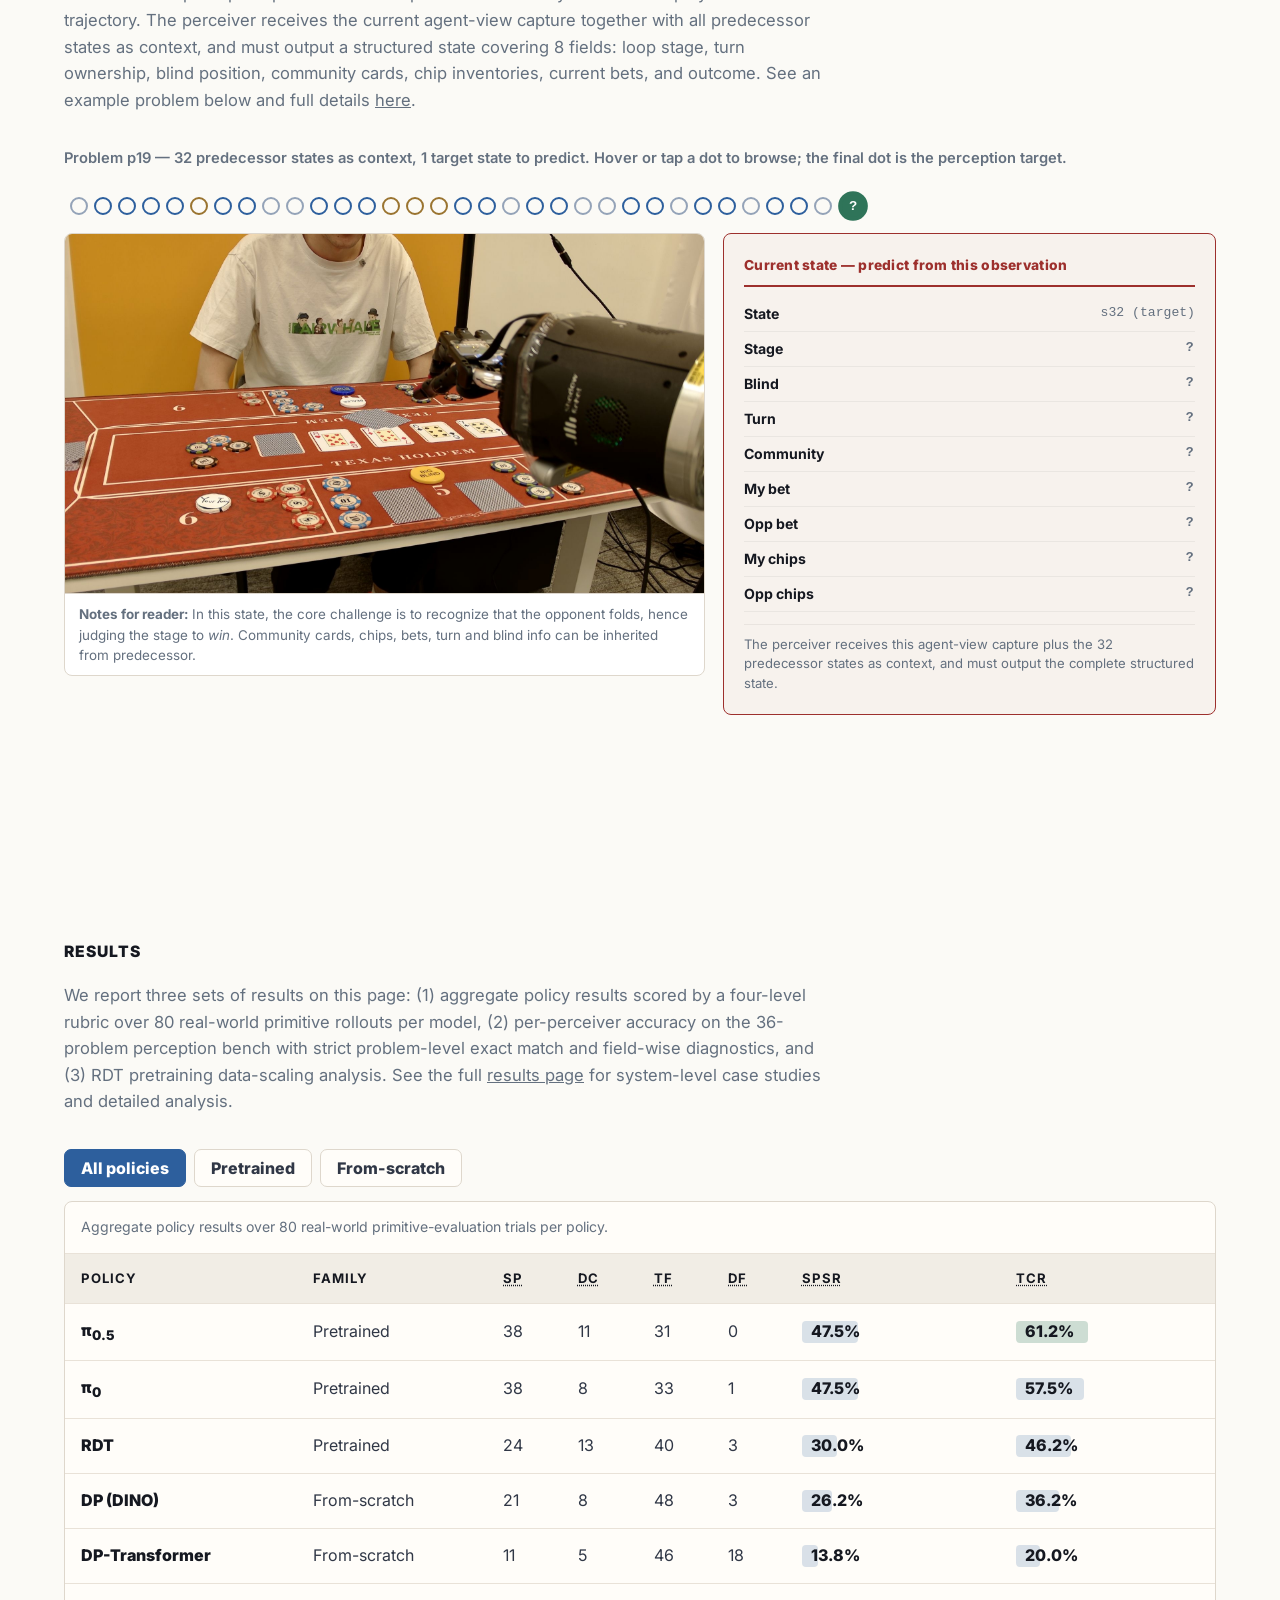
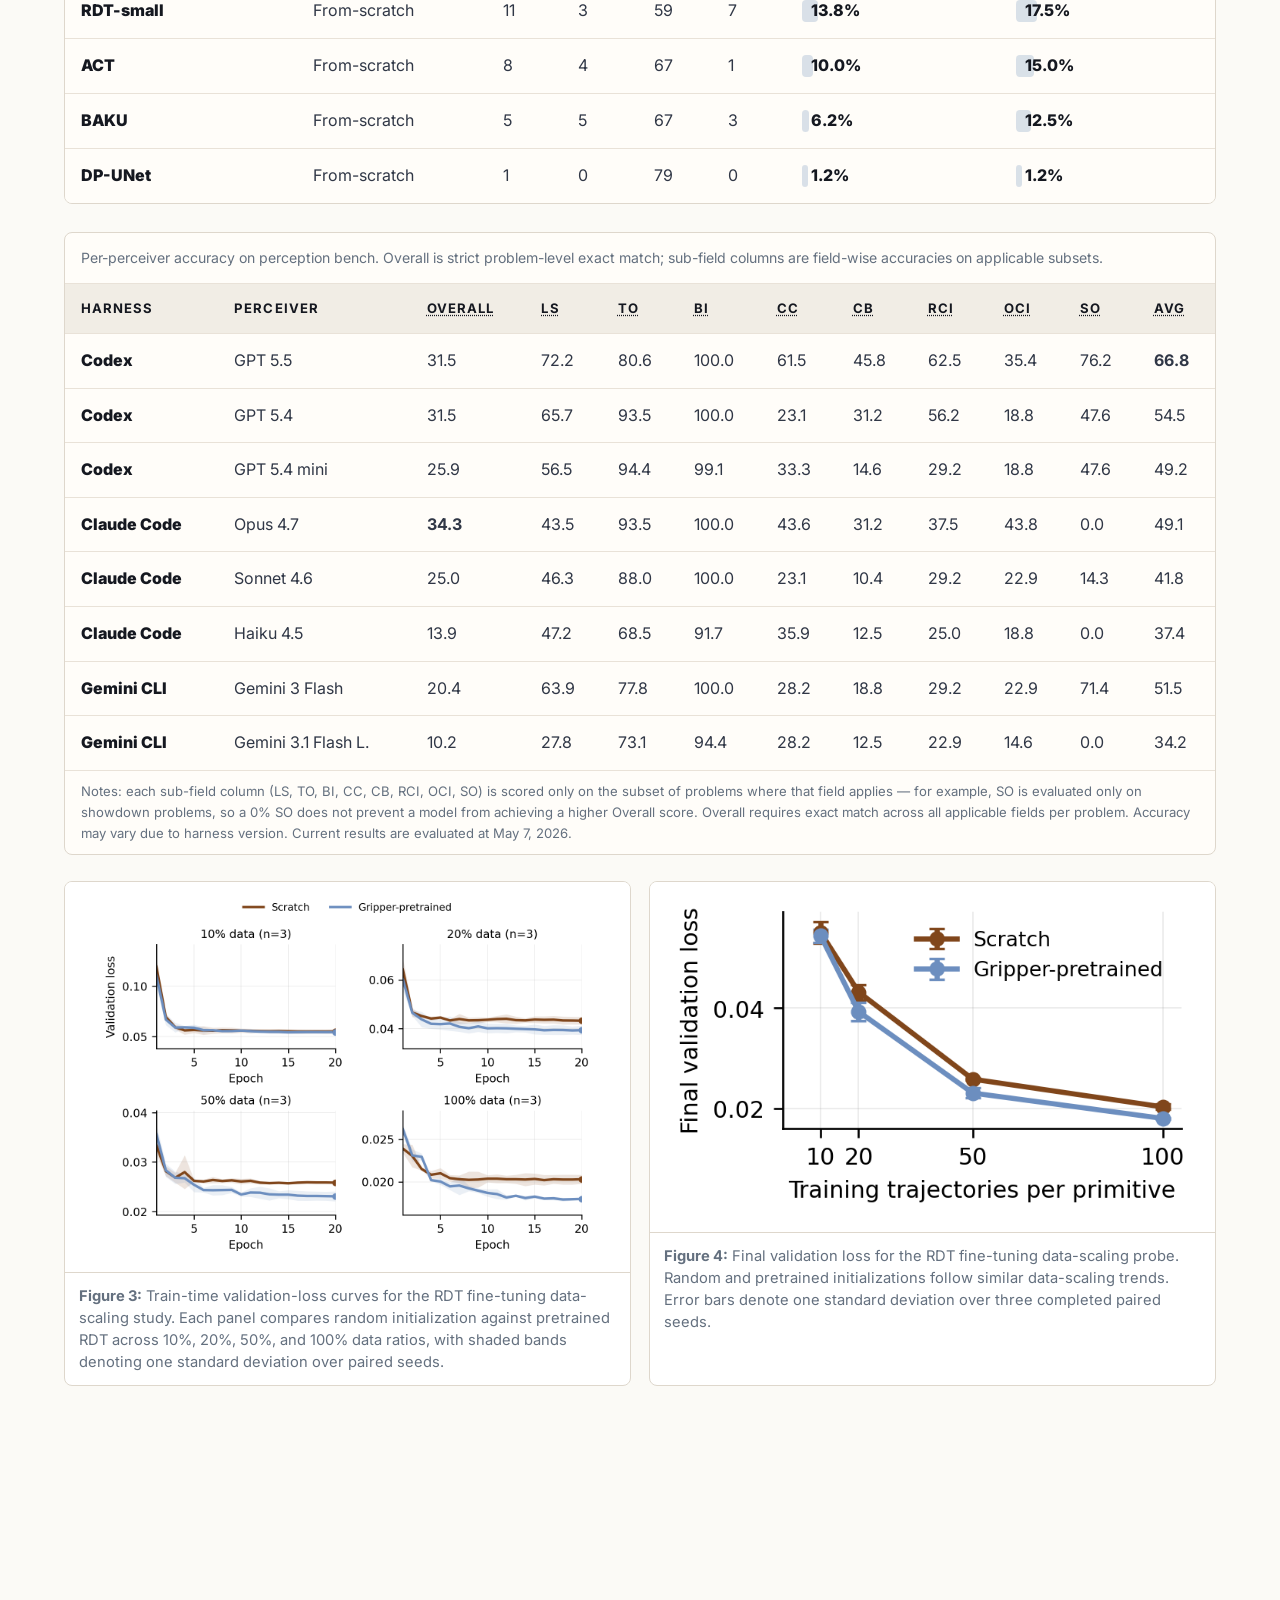
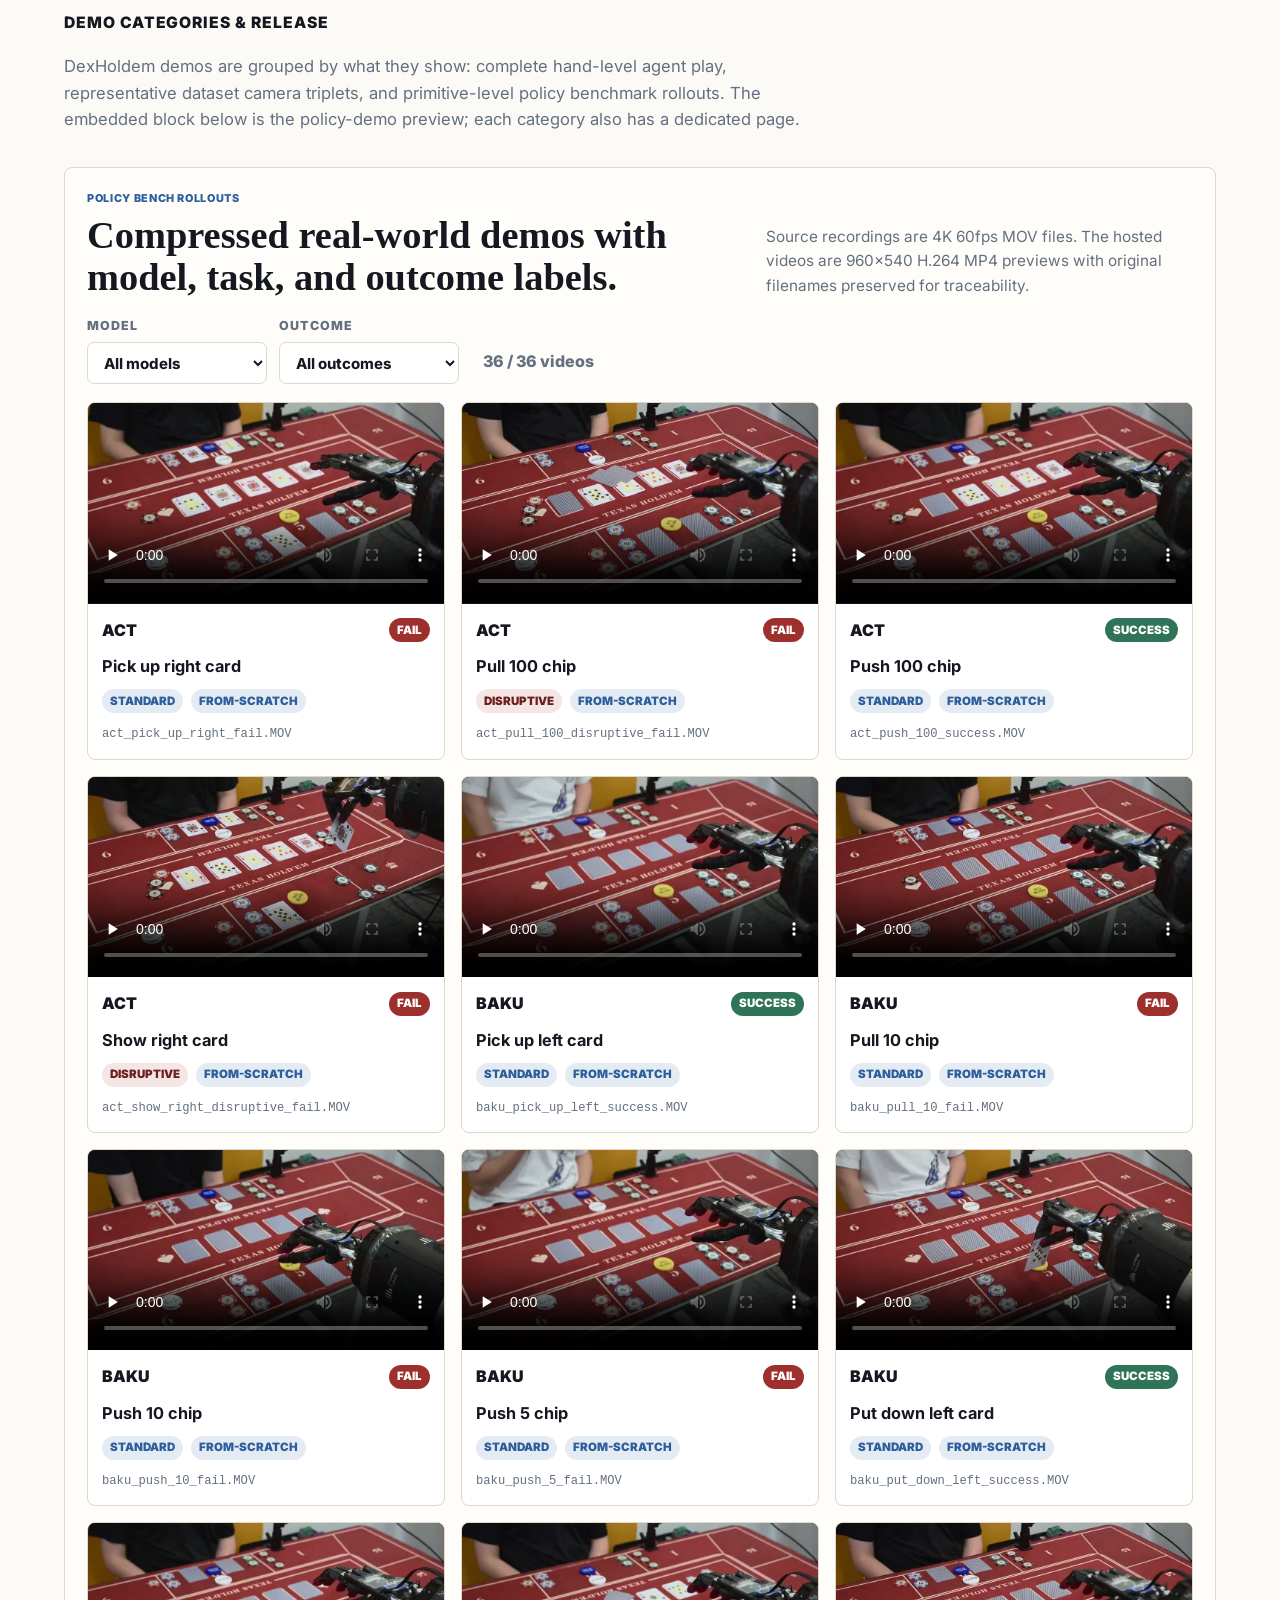
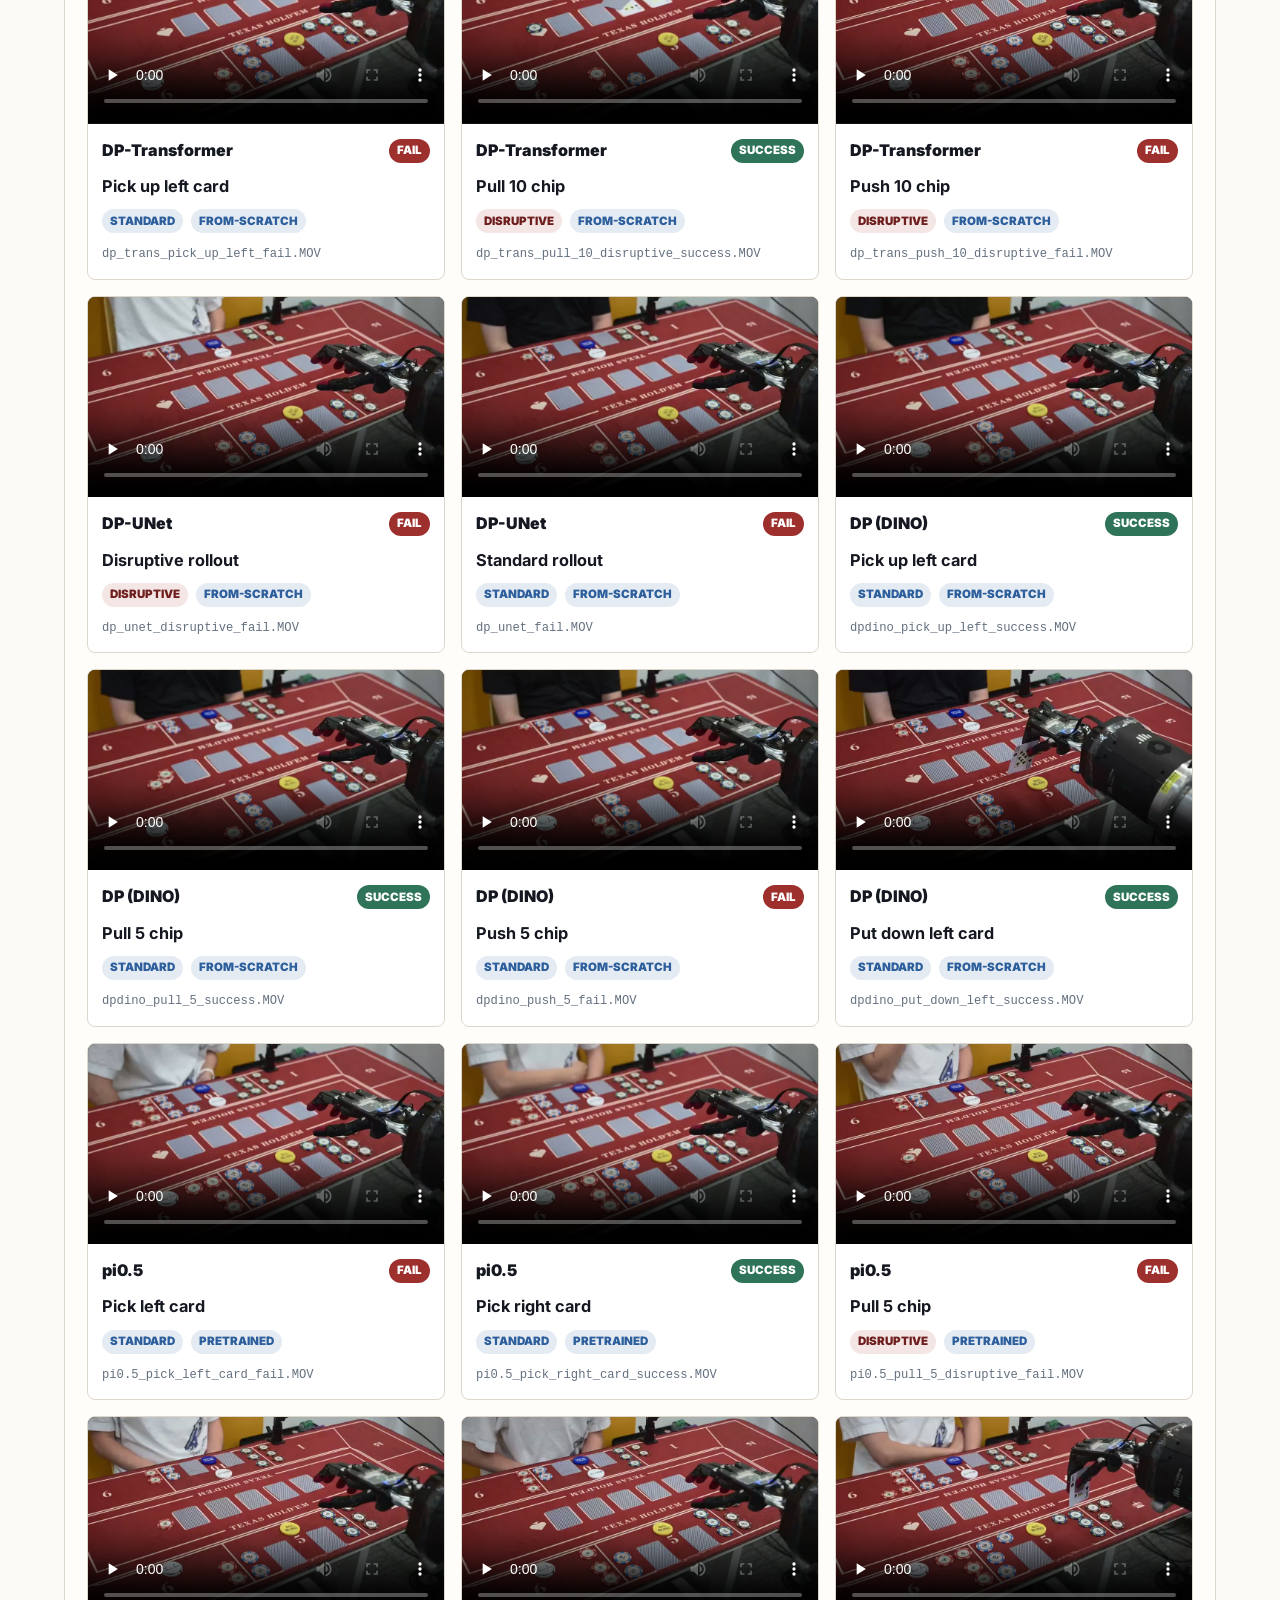
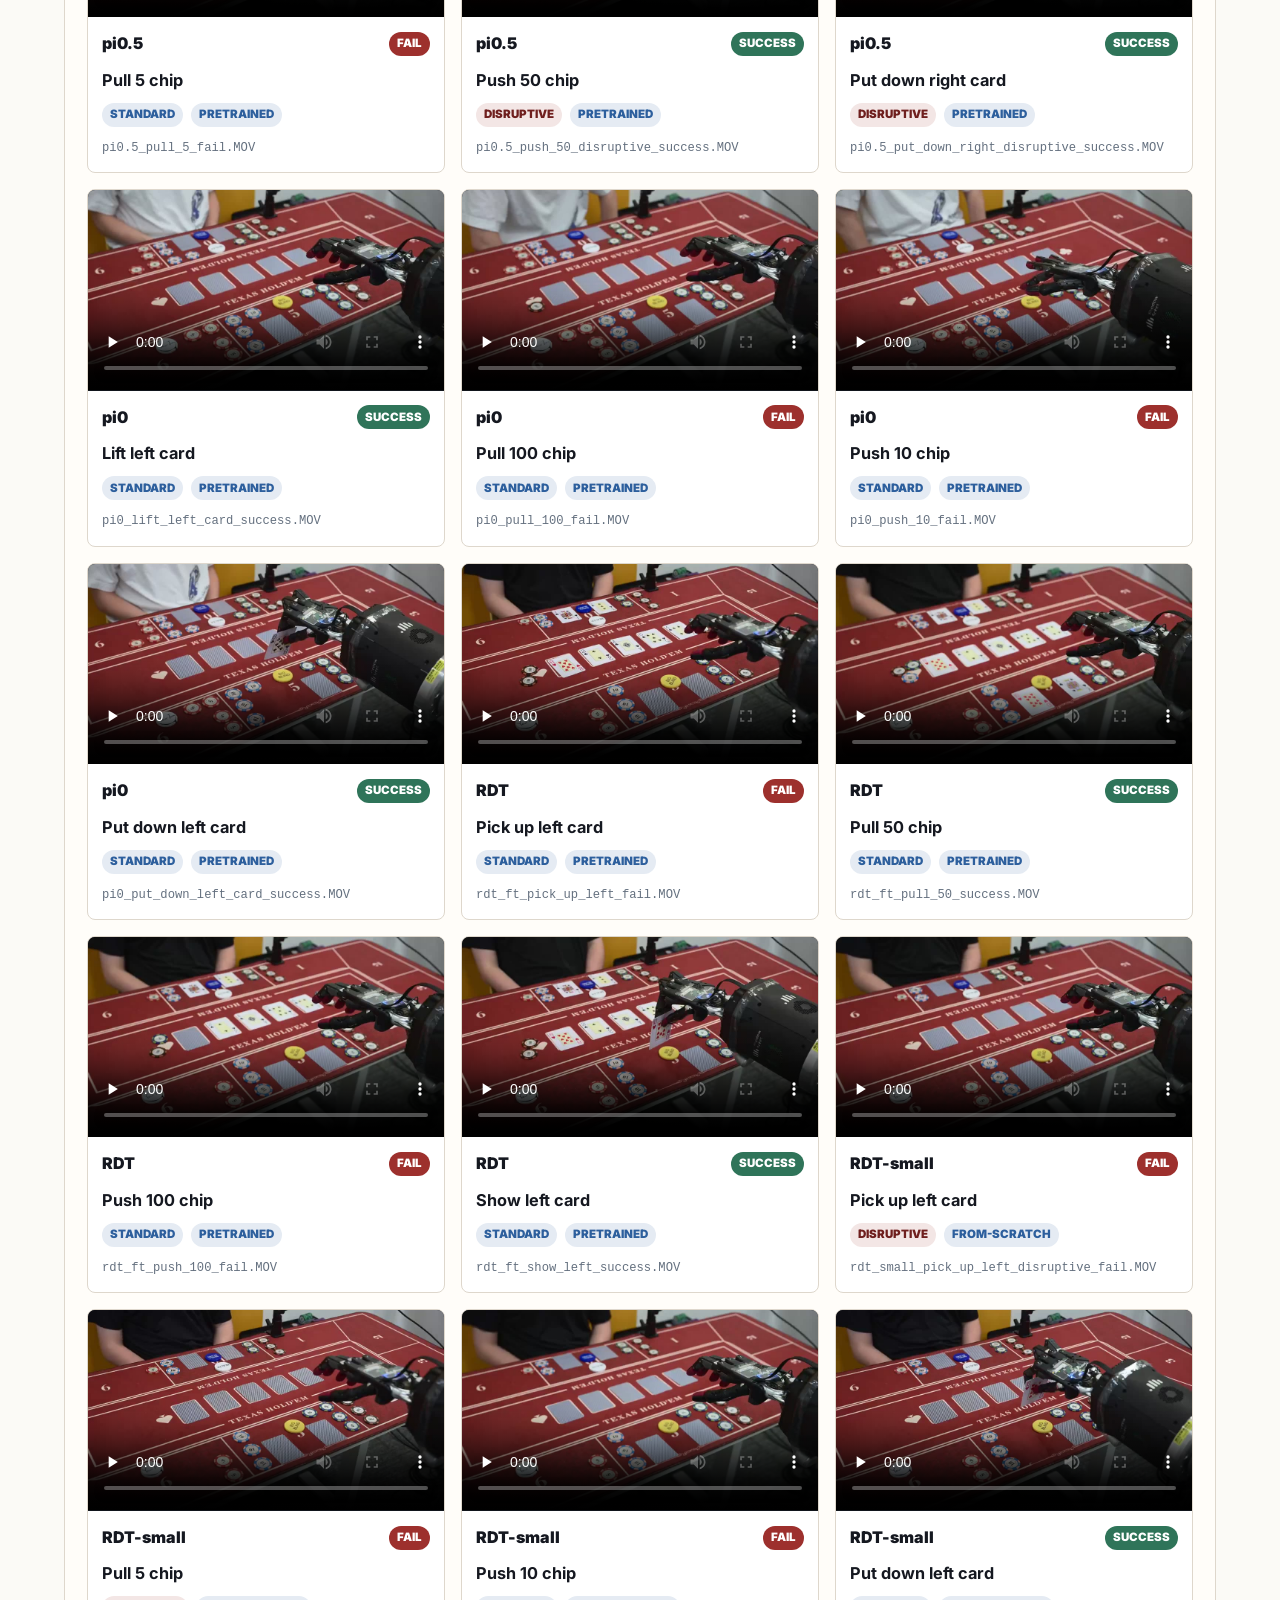
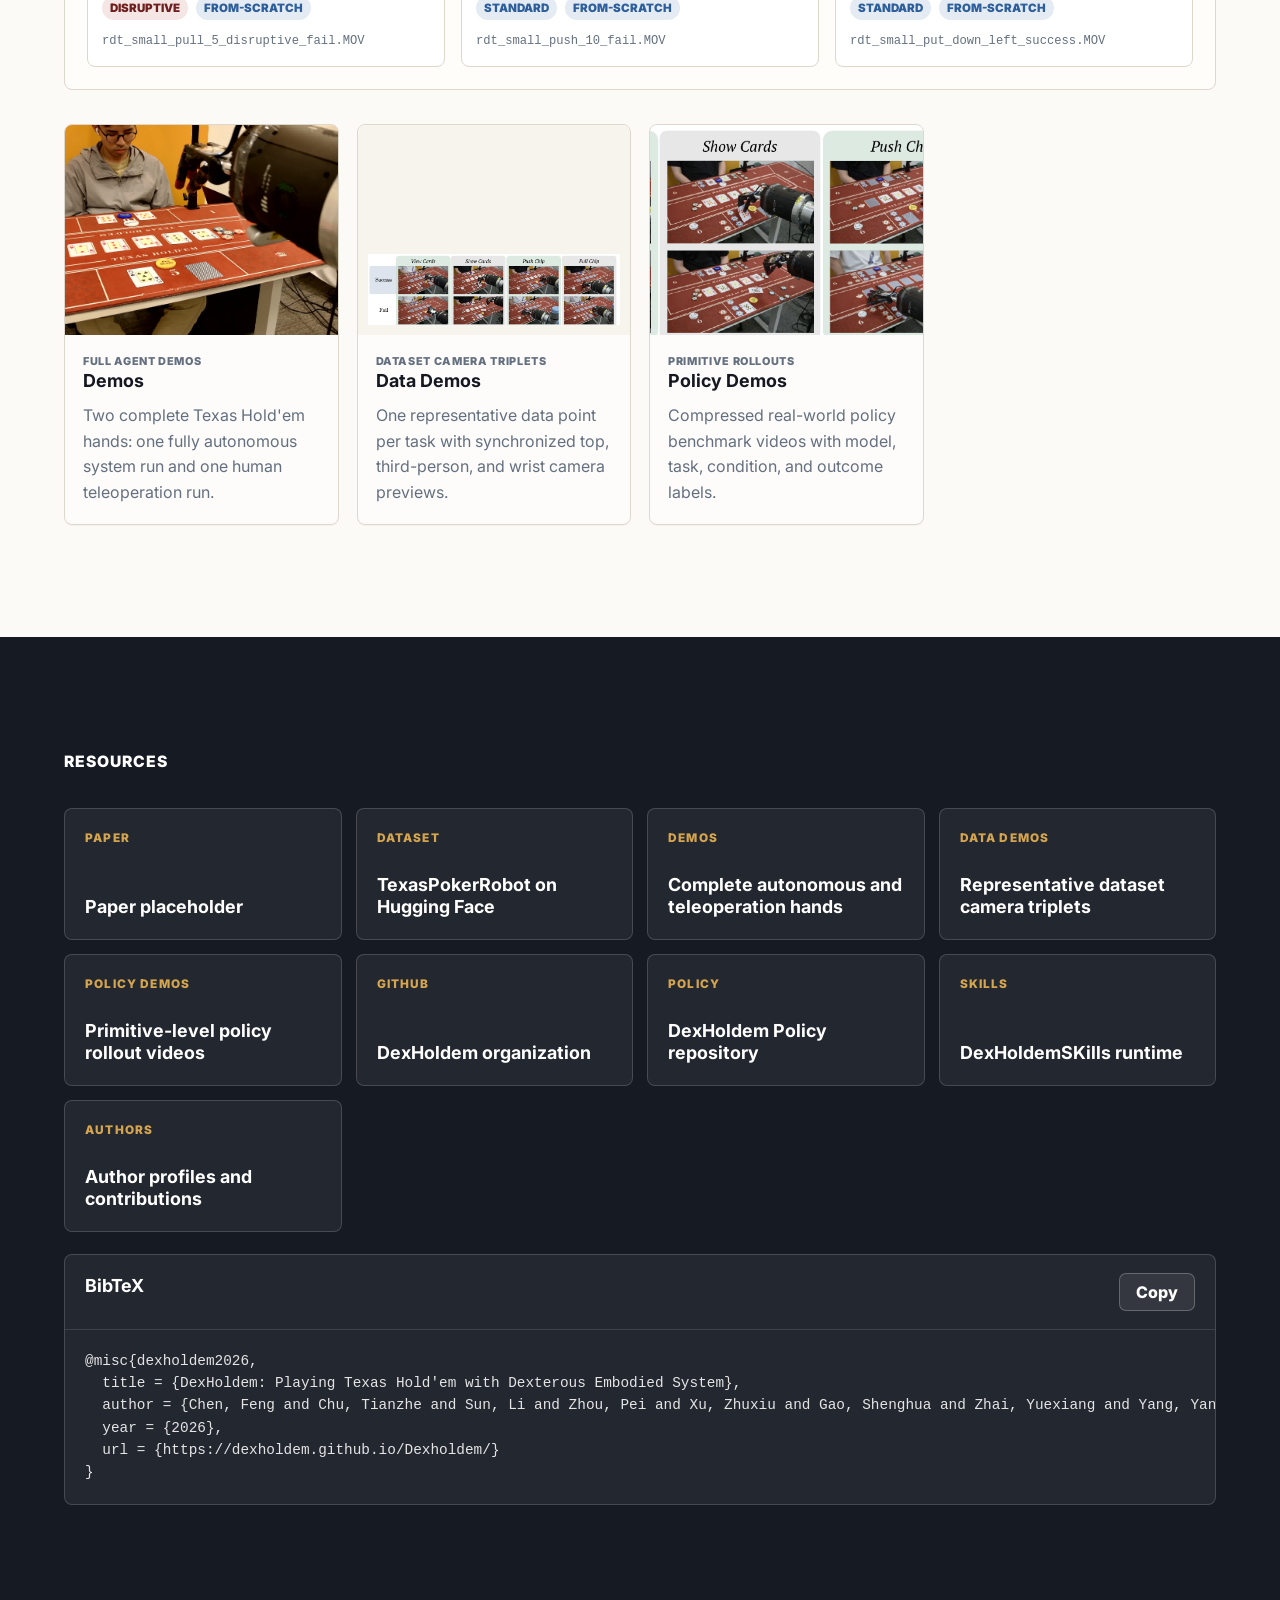
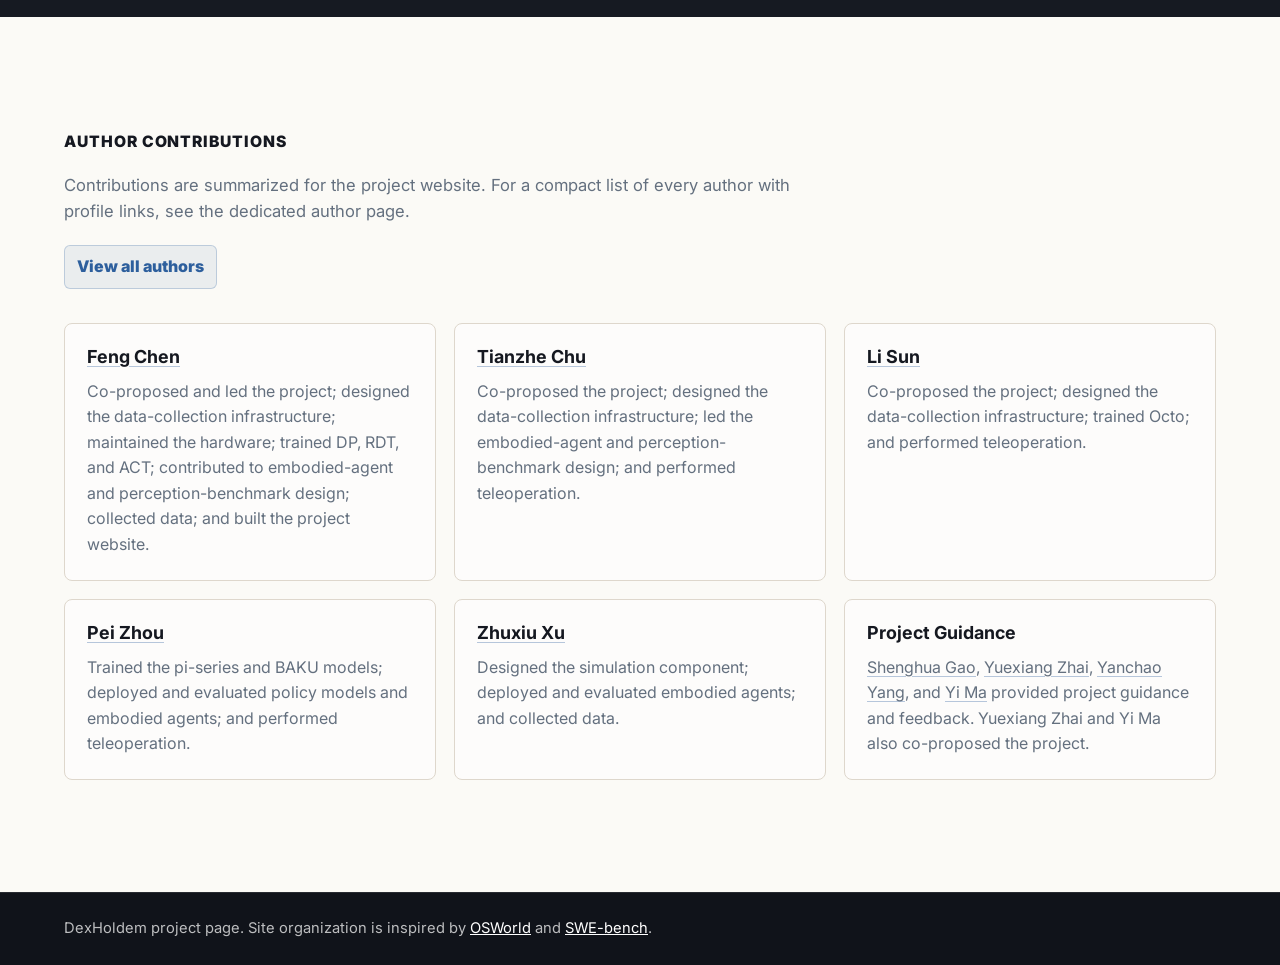
==== commit 2341af94: "Merge remote main: resolve conflicts in demos heading and agent links" ====
--- a/index.html
+++ b/index.html
@@ -61,7 +61,9 @@
           <div class="hero-actions" aria-label="Project links">
             <a class="button primary" href="assets/papers/paper.pdf">Paper</a>
             <a class="button" href="https://huggingface.co/datasets/Winniechen2002/TexasPokerRobot">Dataset</a>
-            <a class="button" href="pages/dataset-videos.html">Demo</a>
+            <a class="button" href="pages/demos.html">Demos</a>
+            <a class="button" href="pages/data-demos.html">Data Demos</a>
+            <a class="button" href="pages/policy-demos.html">Policy Demos</a>
             <a class="button" href="https://github.com/DexHoldem/Dexholdem-Policy">Policy Repo</a>
             <a class="button" href="https://github.com/DexHoldem/DexHoldemSKills">Agent Repo</a>
           </div>
@@ -107,6 +109,52 @@
             compound during real dexterous play.
           </p>
         </div>
+        <div class="agent-demo-block" id="demos" aria-labelledby="agent-demo-title">
+          <div class="agent-demo-heading">
+            <div>
+              <p class="demo-label">Full Agent Demos</p>
+              <h2 id="agent-demo-title">Complete Texas Hold'em Demos</h2>
+            </div>
+            <p>
+              The autonomous demo runs the embodied agent loop end to end, while the teleoperation
+              demo uses human teleoperation. Videos are shown at 10x speed.
+            </p>
+          </div>
+          <div class="agent-demo-grid">
+            <article class="agent-demo-card">
+              <div class="bilibili-embed">
+                <iframe
+                  src="https://player.bilibili.com/player.html?isOutside=true&amp;aid=116591735866692&amp;bvid=BV1ZL5o6bEP6&amp;cid=38411700207&amp;p=1"
+                  title="DexHoldem fully autonomous system demo"
+                  scrolling="no"
+                  frameborder="0"
+                  allowfullscreen
+                ></iframe>
+              </div>
+              <div class="demo-copy">
+                <p class="demo-label">Autonomous System</p>
+                <h3>Fully autonomous agent demo</h3>
+                <p>The system perceives the tabletop state, routes actions, and deploys with policy models.</p>
+              </div>
+            </article>
+            <article class="agent-demo-card">
+              <div class="bilibili-embed">
+                <iframe
+                  src="https://player.bilibili.com/player.html?isOutside=true&amp;aid=116591735866758&amp;bvid=BV1ZL5o6bEAa&amp;cid=38411763881&amp;p=1"
+                  title="DexHoldem human teleoperation demo"
+                  scrolling="no"
+                  frameborder="0"
+                  allowfullscreen
+                ></iframe>
+              </div>
+              <div class="demo-copy">
+                <p class="demo-label">Human Teleoperation</p>
+                <h3>Human teleop demo with agent guidance.</h3>
+                <p>A human teleoperator controls the robot hand through a complete poker hand, separate from the autonomous policy benchmark.</p>
+              </div>
+            </article>
+          </div>
+        </div>
         <figure class="teaser-figure">
           <img loading="lazy" src="assets/images/teaser.png" alt="DexHoldem teaser figure showing environment setup, system overview, policy results, and agent results">
           <figcaption id="teaser-title">
@@ -490,13 +538,13 @@
         </div>
       </section>
 
-      <section class="section" id="demos">
+      <section class="section" id="demo-release">
         <div class="section-heading">
-          <p class="eyebrow">Policy Demos</p>
+          <p class="eyebrow">Demo Categories &amp; Release</p>
           <p>
-            Real-world evaluation rollouts for every policy model in the policy bench table above.
-            Each video captures a single primitive trial on the physical ShadowHand setup, labeled
-            with model name, task, and four-level outcome. Filter by model or outcome to compare.
+            DexHoldem demos are grouped by what they show: complete hand-level agent play,
+            representative dataset camera triplets, and primitive-level policy benchmark rollouts.
+            The embedded block below is the policy-demo preview; each category also has a dedicated page.
           </p>
         </div>
 
@@ -532,36 +580,28 @@
         </div>
 
         <div class="demo-grid">
-          <a class="demo-card" href="pages/data.html">
-            <img loading="lazy" class="contain-image" src="assets/images/benchmark-data-examples.jpg" alt="DexHoldem policy benchmark success and failure examples">
+          <a class="demo-card" href="pages/demos.html">
+            <img loading="lazy" src="assets/images/system-level-trajectory.jpg" alt="DexHoldem complete hand-level agent trajectory">
             <div class="demo-copy">
-              <p class="demo-label">Benchmark Data</p>
-              <h3>Data in Benchmark</h3>
-              <p>1,470 physical policy demonstrations plus 36 agent-state problems with ground-truth state, route, and action labels.</p>
+              <p class="demo-label">Full Agent Demos</p>
+              <h3>Demos</h3>
+              <p>Two complete Texas Hold'em hands: one fully autonomous system run and one human teleoperation run.</p>
             </div>
           </a>
-          <a class="demo-card" href="pages/policy.html">
-            <img loading="lazy" class="contain-image" src="assets/images/model-scale-success.png" alt="DexHoldem policy evaluation bubble chart">
+          <a class="demo-card" href="pages/data-demos.html">
+            <img loading="lazy" class="contain-image" src="assets/images/benchmark-data-examples.jpg" alt="DexHoldem representative dataset camera samples">
             <div class="demo-copy">
-              <p class="demo-label">Policy Evaluation</p>
-              <h3>Policy Evaluation</h3>
-              <p>Physical primitive trials compare pi-series, RDT, diffusion-policy, ACT, and BAKU policies under SPSR and TCR.</p>
+              <p class="demo-label">Dataset Camera Triplets</p>
+              <h3>Data Demos</h3>
+              <p>One representative data point per task with synchronized top, third-person, and wrist camera previews.</p>
             </div>
           </a>
-          <a class="demo-card" href="pages/agent.html">
-            <img loading="lazy" src="assets/images/perception-turn-gate.jpg" alt="DexHoldem agent evaluation turn-gate state">
+          <a class="demo-card" href="pages/policy-demos.html">
+            <img loading="lazy" src="assets/images/policy-example-grid.png" alt="DexHoldem physical policy benchmark rollout examples">
             <div class="demo-copy">
-              <p class="demo-label">Agent Evaluation</p>
-              <h3>Agent Evaluation</h3>
-              <p>Agentic perception results over 36 tabletop states quantify strict state recovery and field-wise bottlenecks.</p>
-            </div>
-          </a>
-          <a class="demo-card" href="pages/system.html#system-level-evaluation">
-            <img loading="lazy" src="assets/images/system-level-trajectory.jpg" alt="DexHoldem system-level trajectory state">
-            <div class="demo-copy">
-              <p class="demo-label">System Evaluation</p>
-              <h3>System-Level Evaluation</h3>
-              <p>Three GPT 5.5 + pi0 hand-level case studies expose wait branches, recovery dispatches, human-help, and primitive counters.</p>
+              <p class="demo-label">Primitive Rollouts</p>
+              <h3>Policy Demos</h3>
+              <p>Compressed real-world policy benchmark videos with model, task, condition, and outcome labels.</p>
             </div>
           </a>
         </div>
@@ -581,9 +621,17 @@
             <span>Dataset</span>
             <strong>TexasPokerRobot on Hugging Face</strong>
           </a>
-          <a class="resource-link" href="pages/dataset-videos.html">
-            <span>Videos</span>
+          <a class="resource-link" href="pages/demos.html">
+            <span>Demos</span>
+            <strong>Complete autonomous and teleoperation hands</strong>
+          </a>
+          <a class="resource-link" href="pages/data-demos.html">
+            <span>Data Demos</span>
             <strong>Representative dataset camera triplets</strong>
+          </a>
+          <a class="resource-link" href="pages/policy-demos.html">
+            <span>Policy Demos</span>
+            <strong>Primitive-level policy rollout videos</strong>
           </a>
           <a class="resource-link" href="https://github.com/DexHoldem">
             <span>GitHub</span>
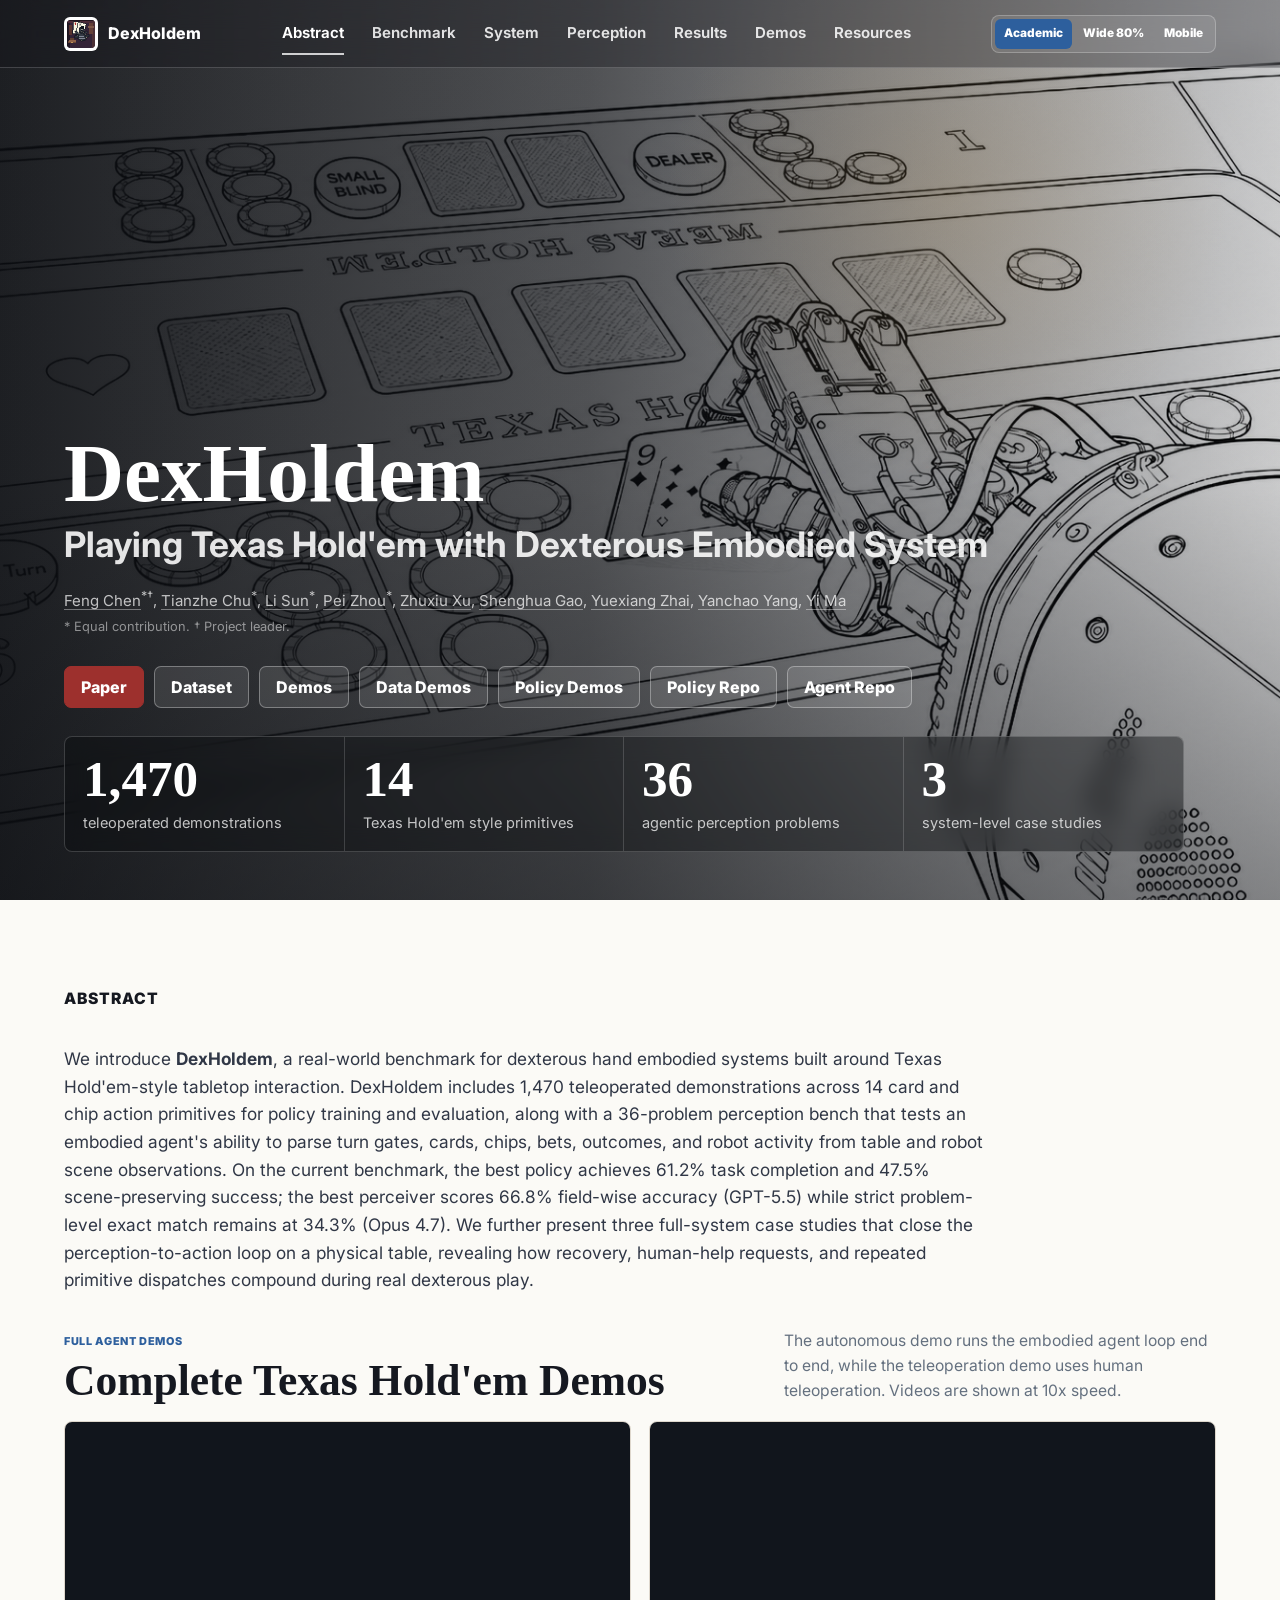
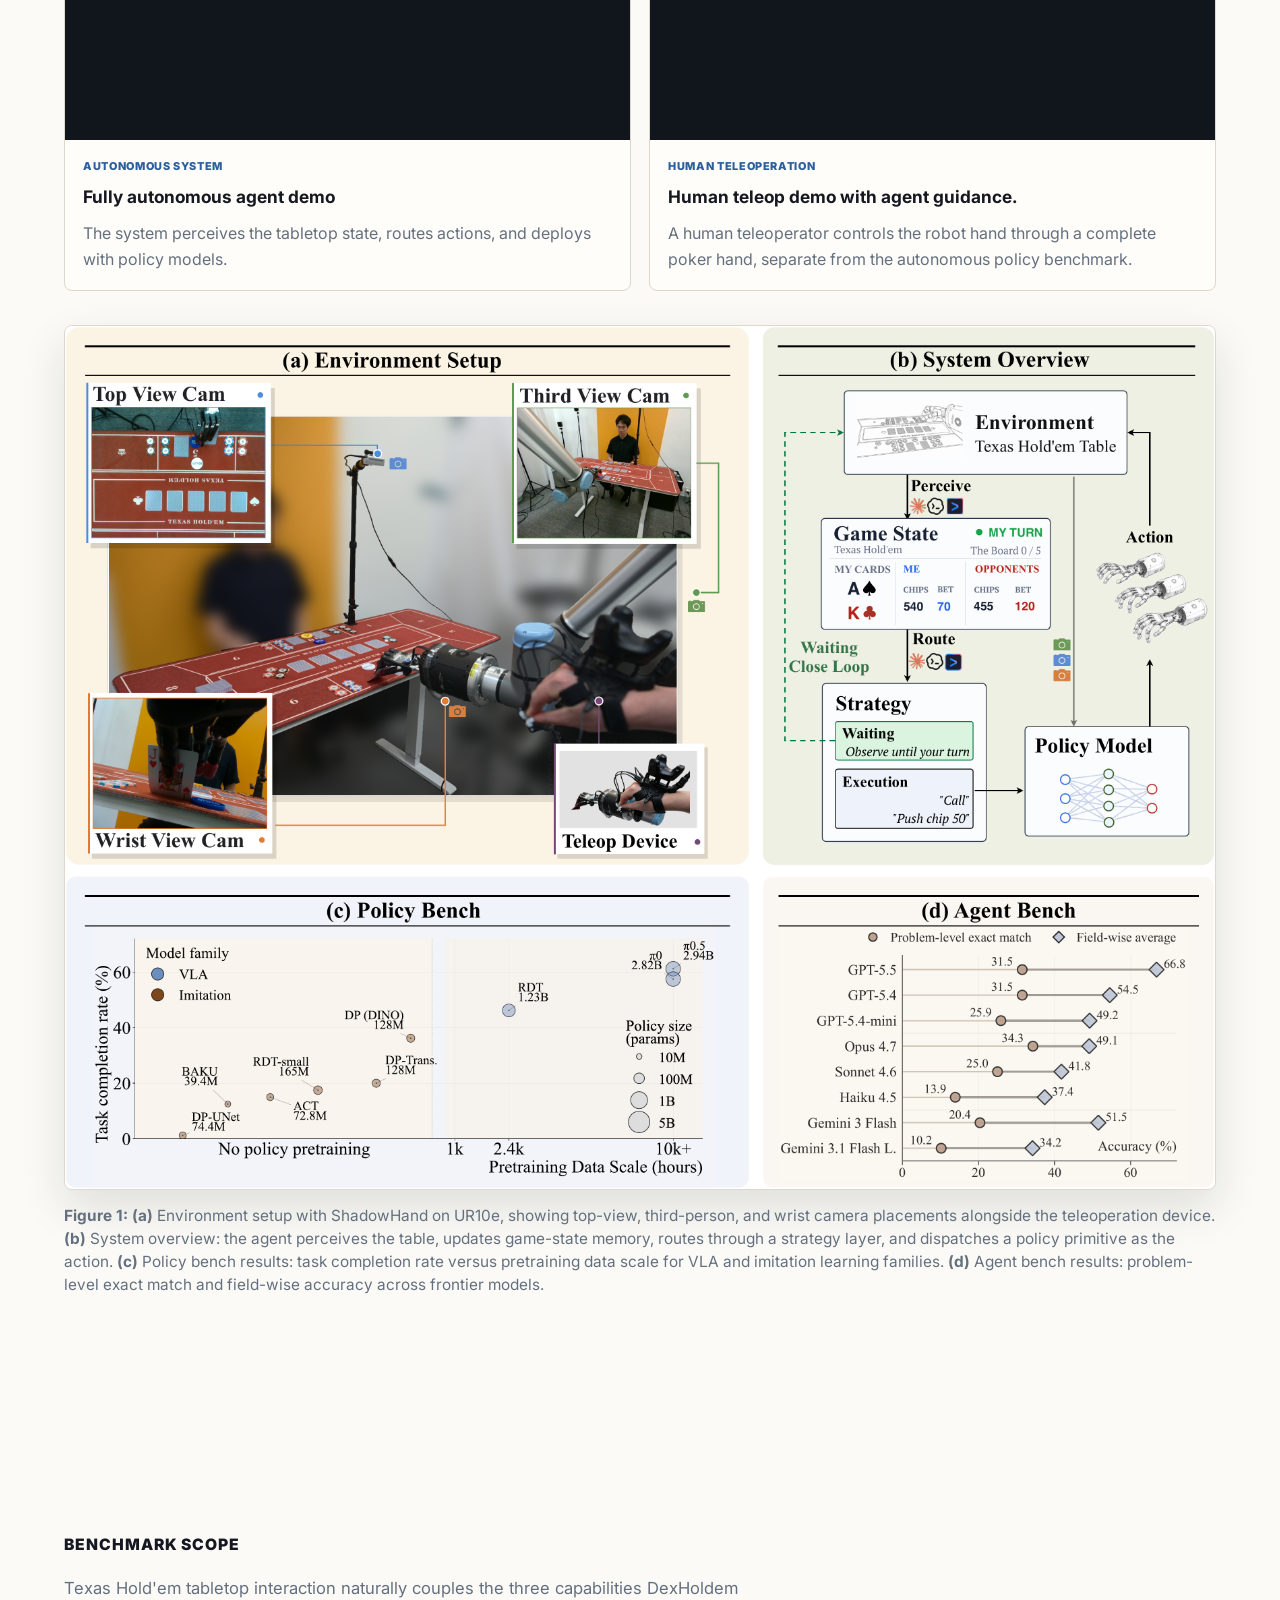
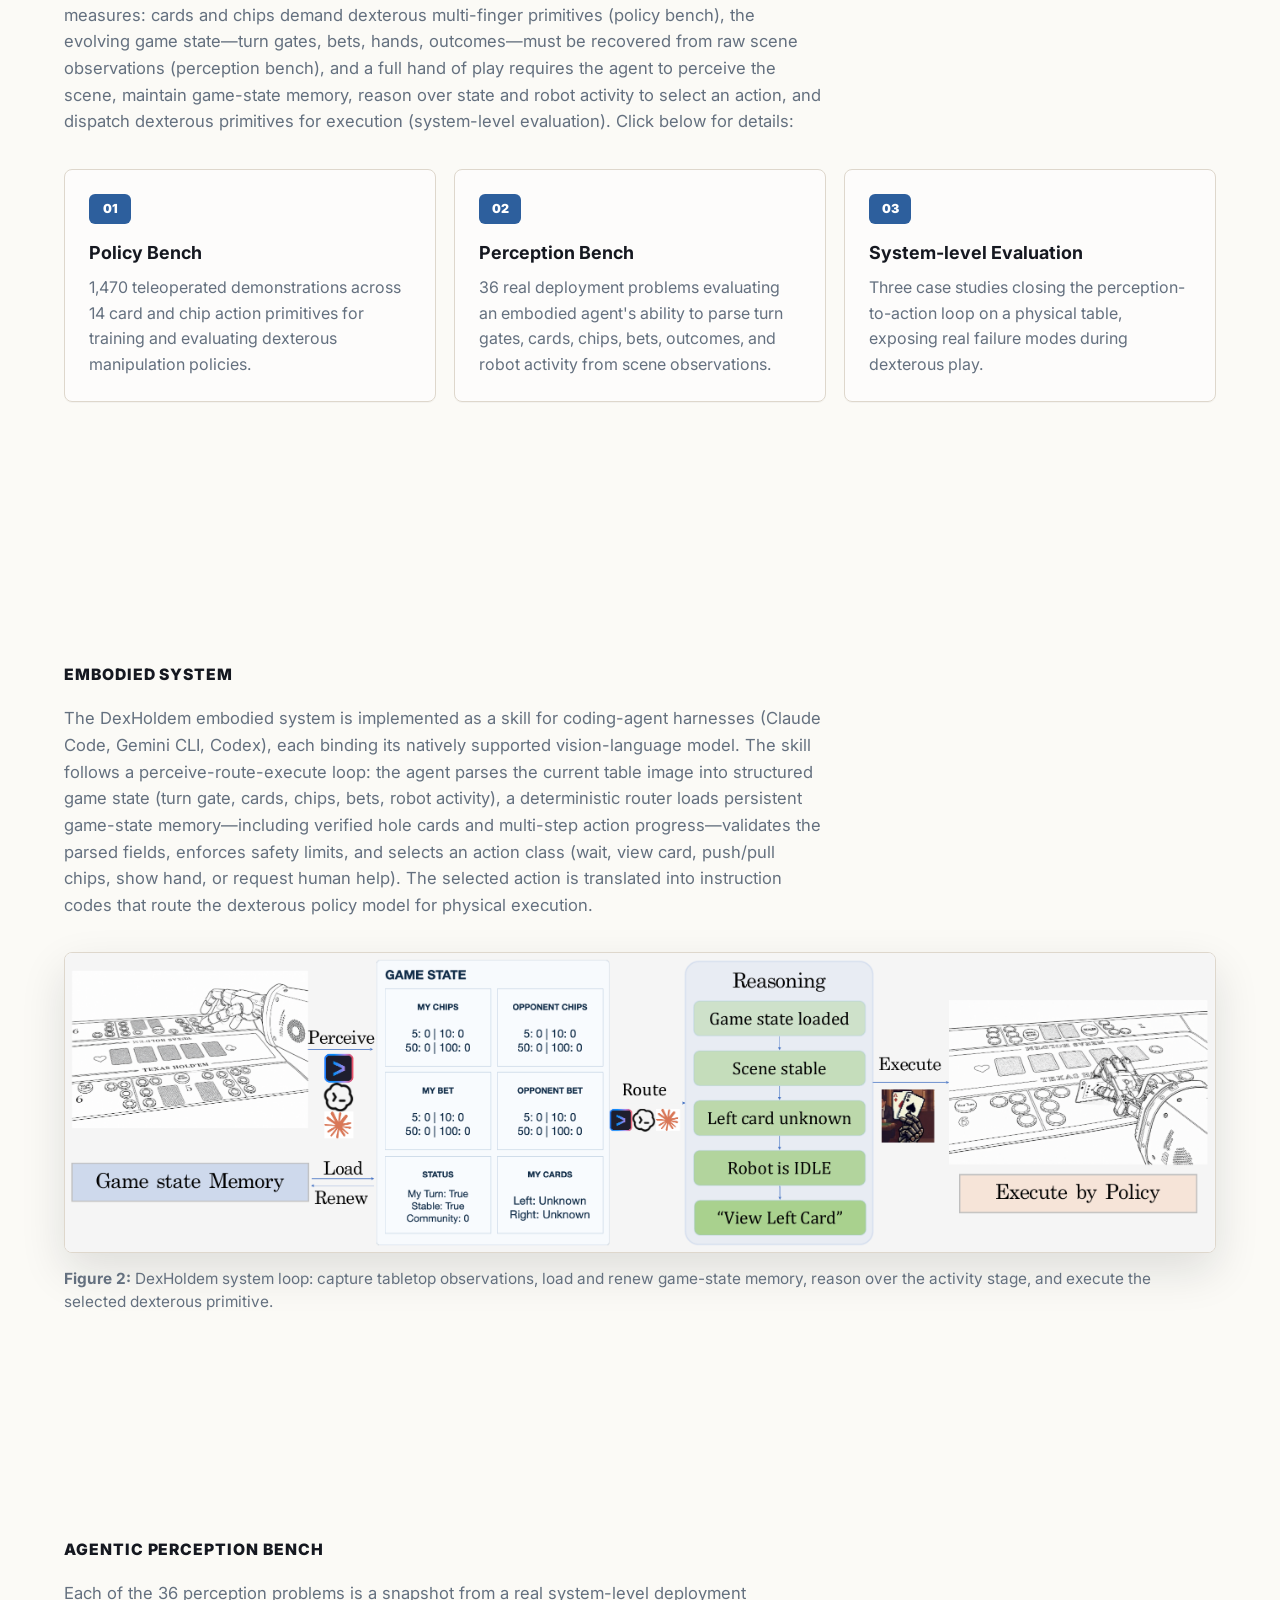
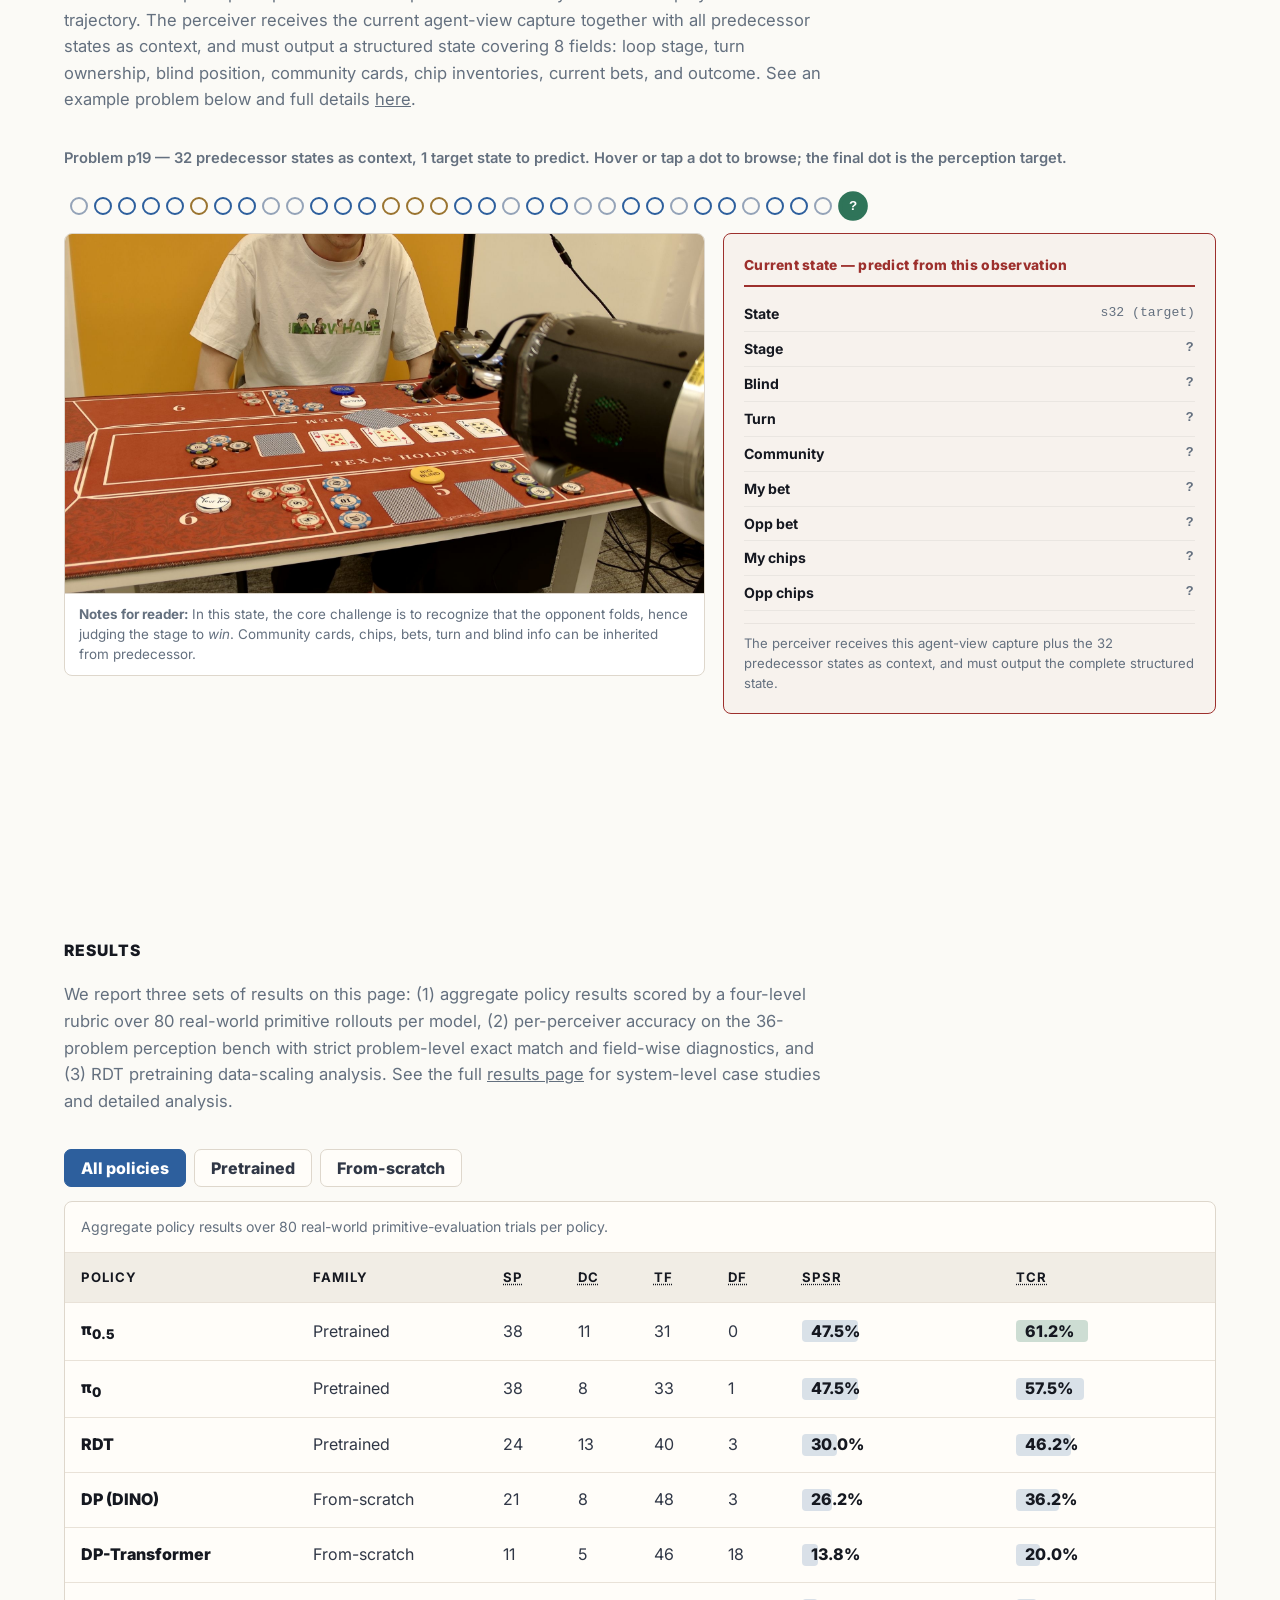
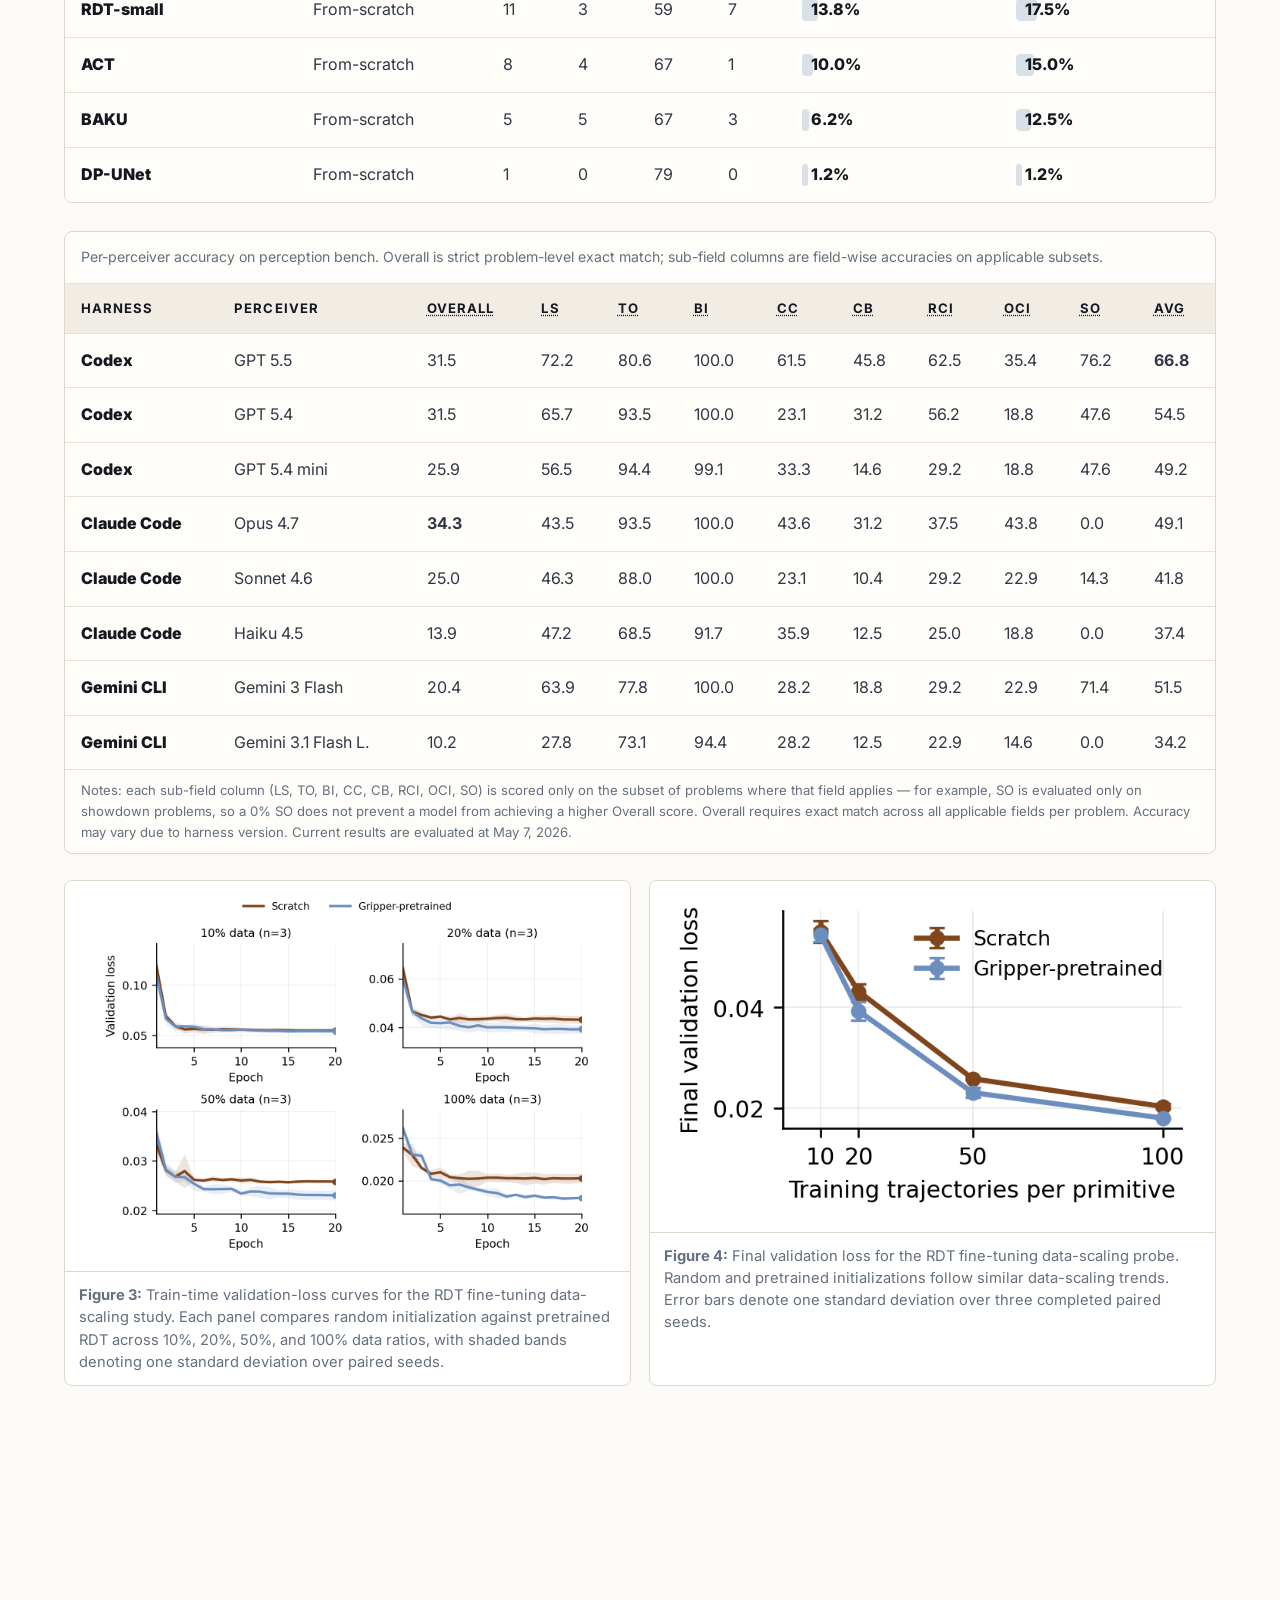
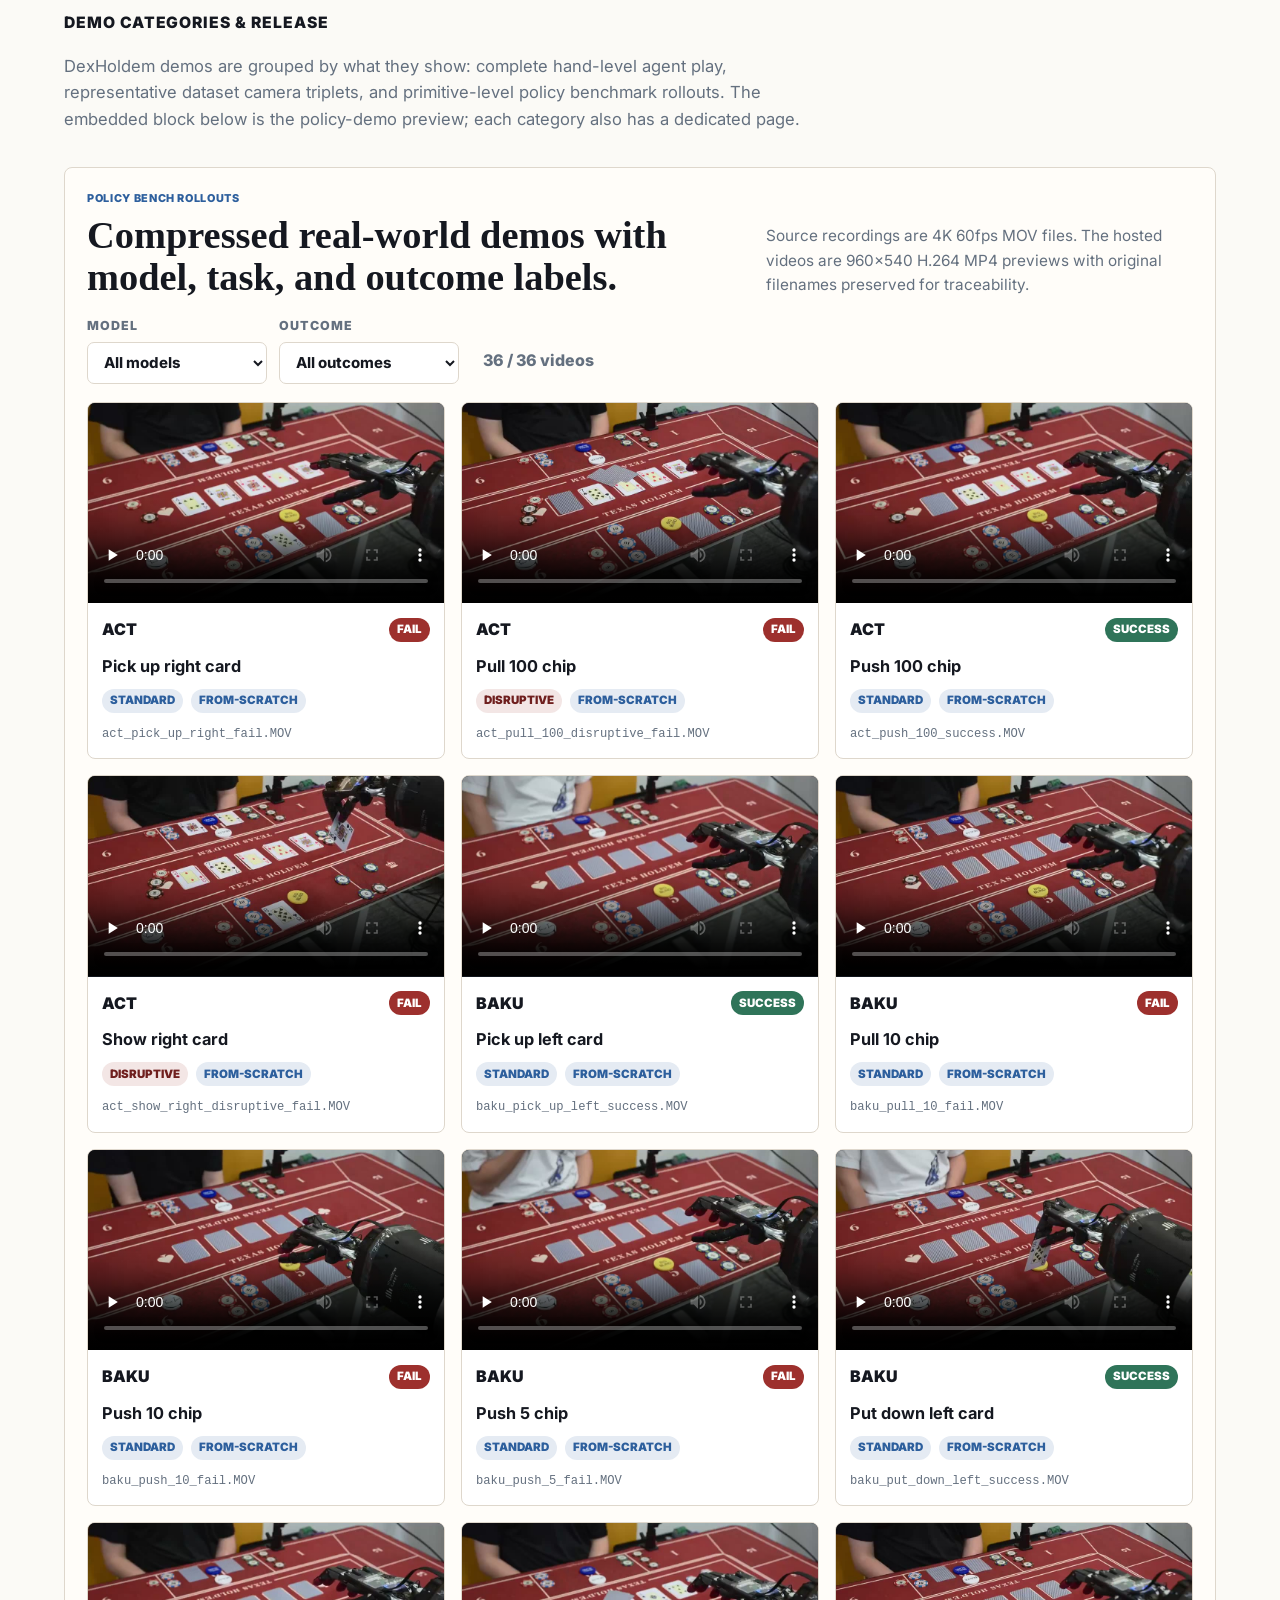
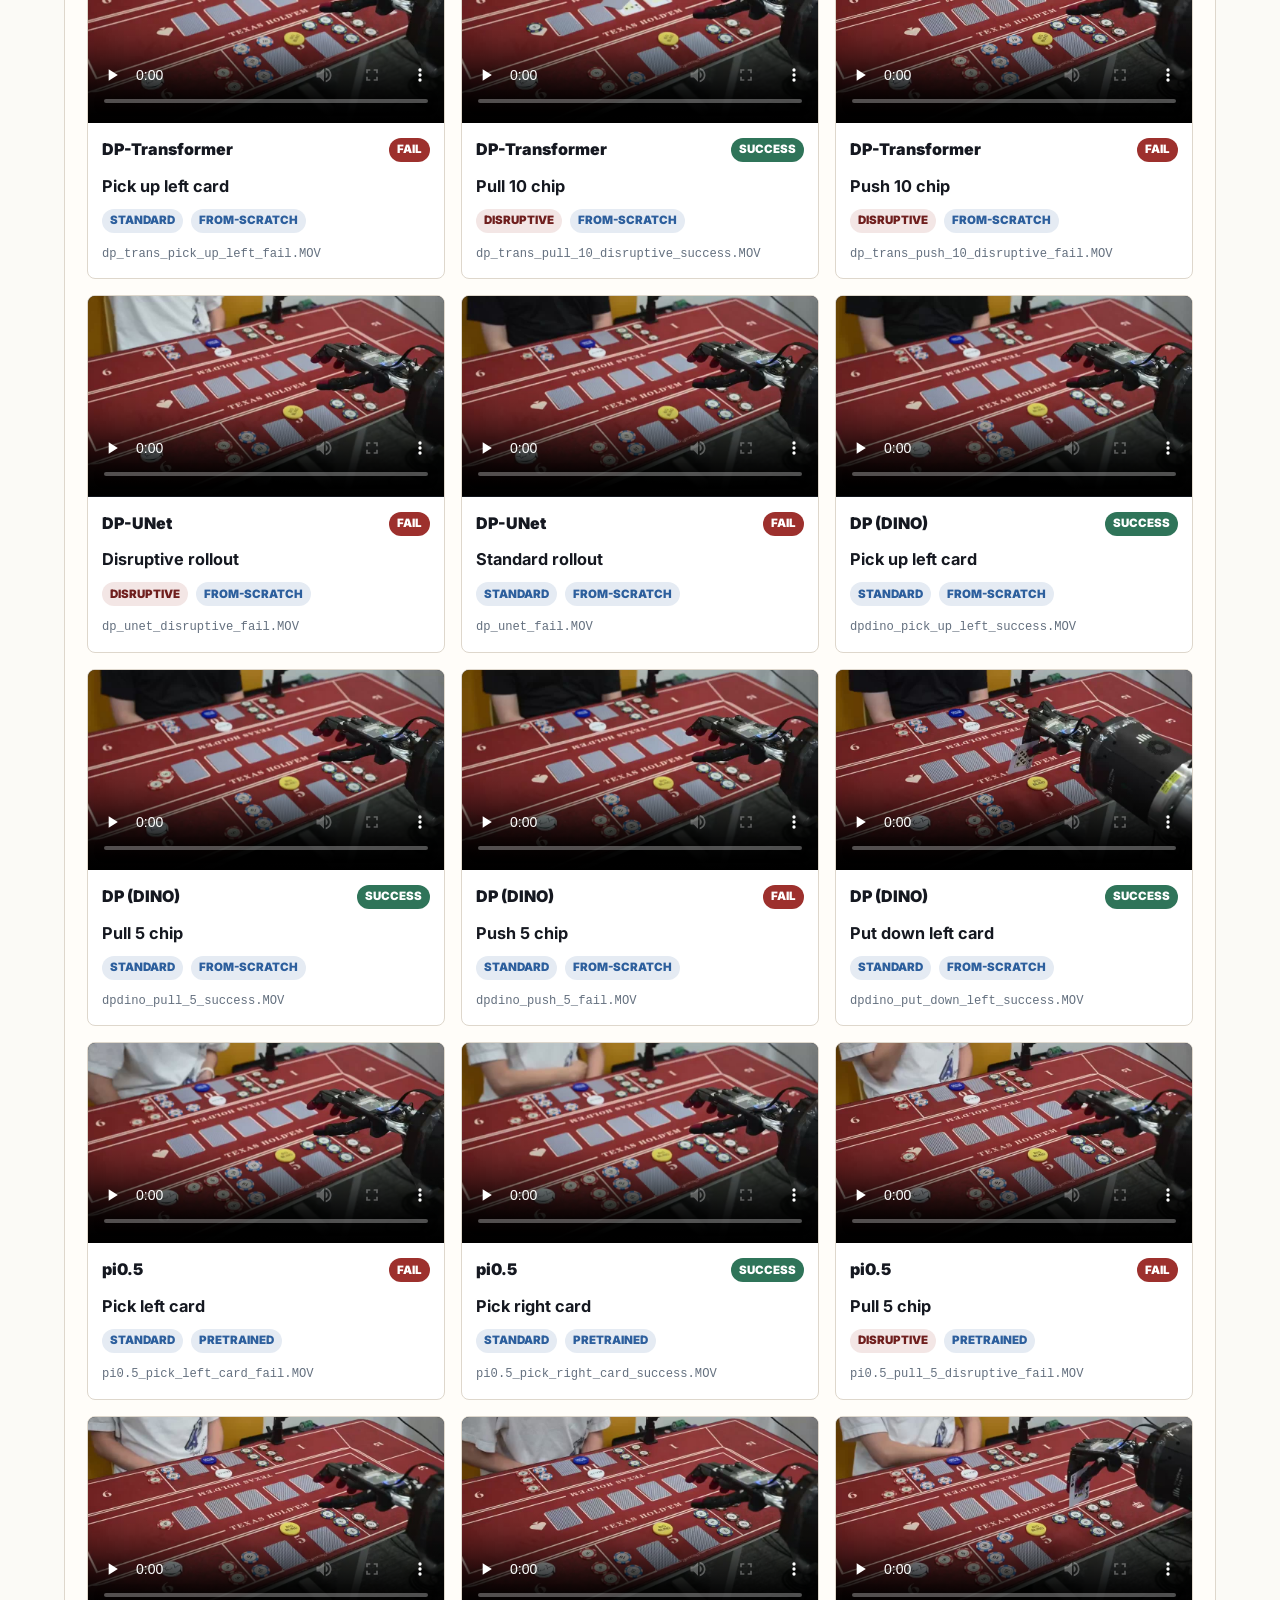
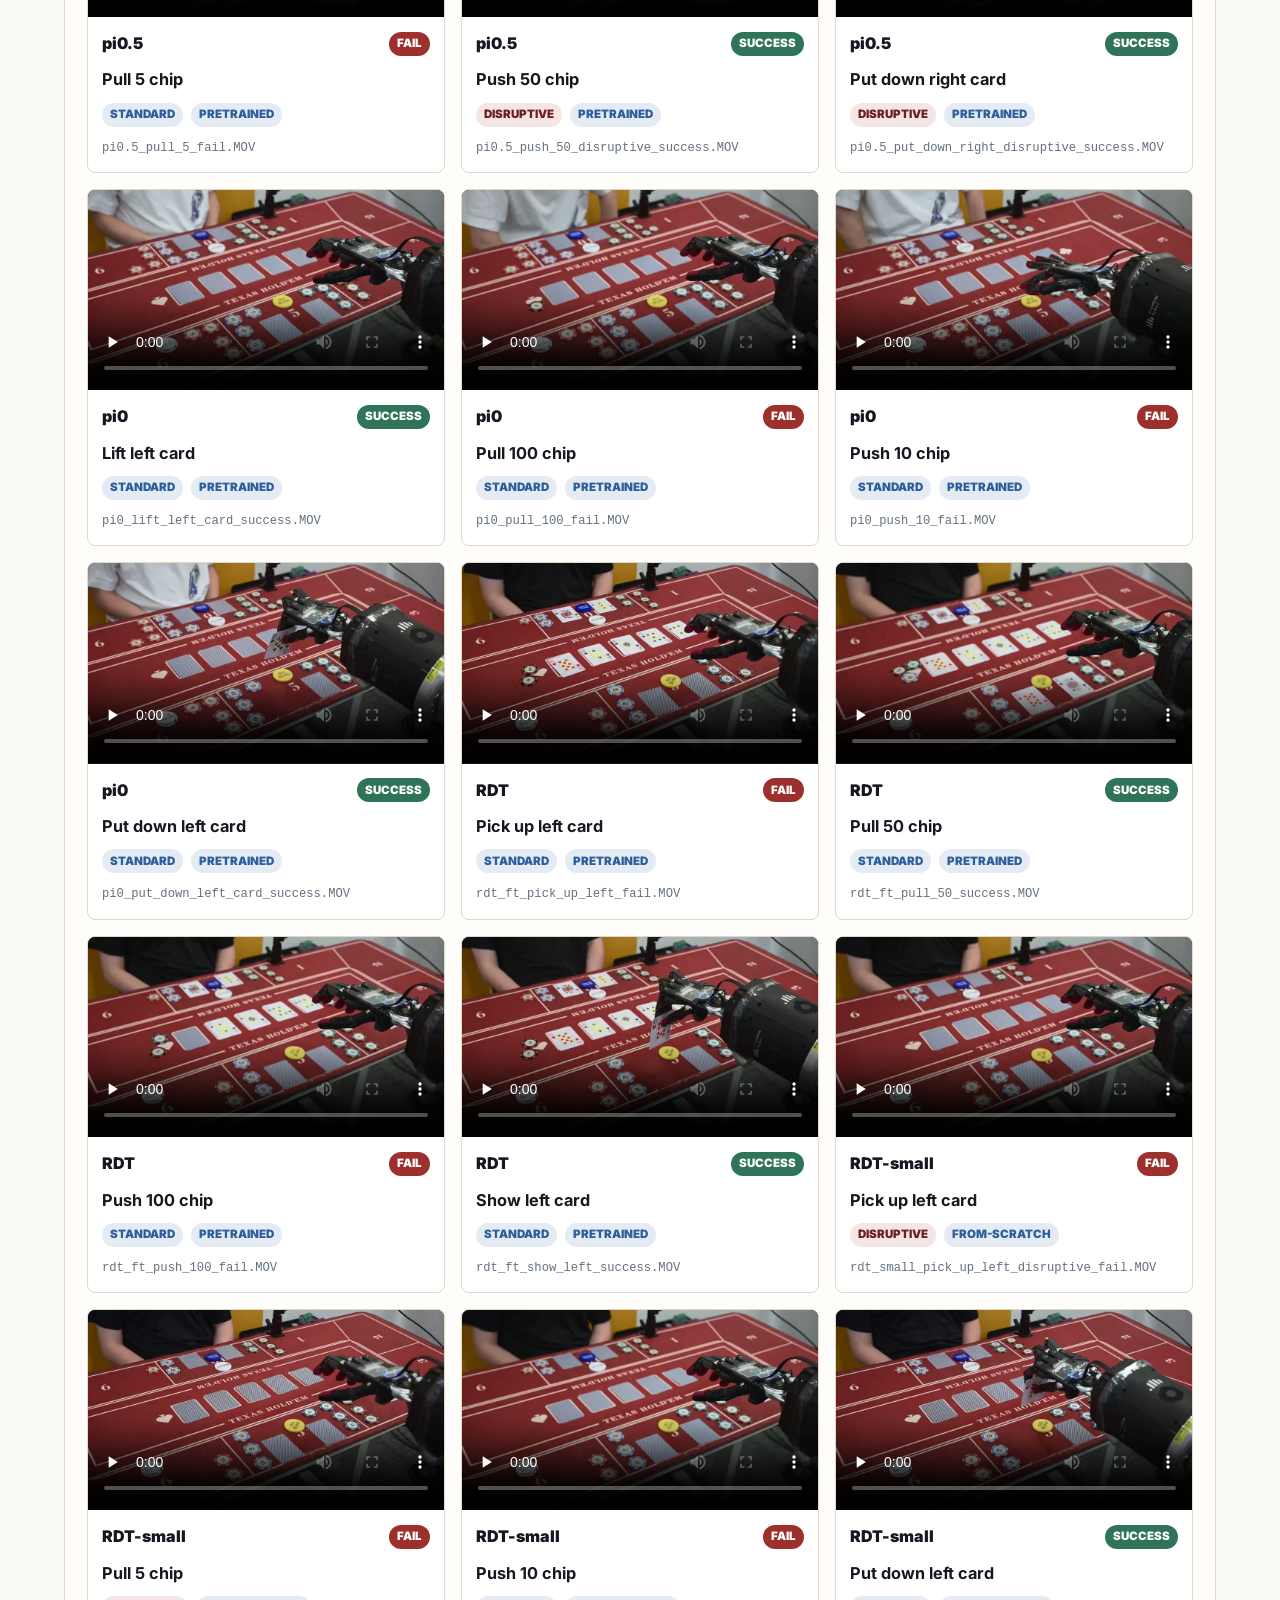
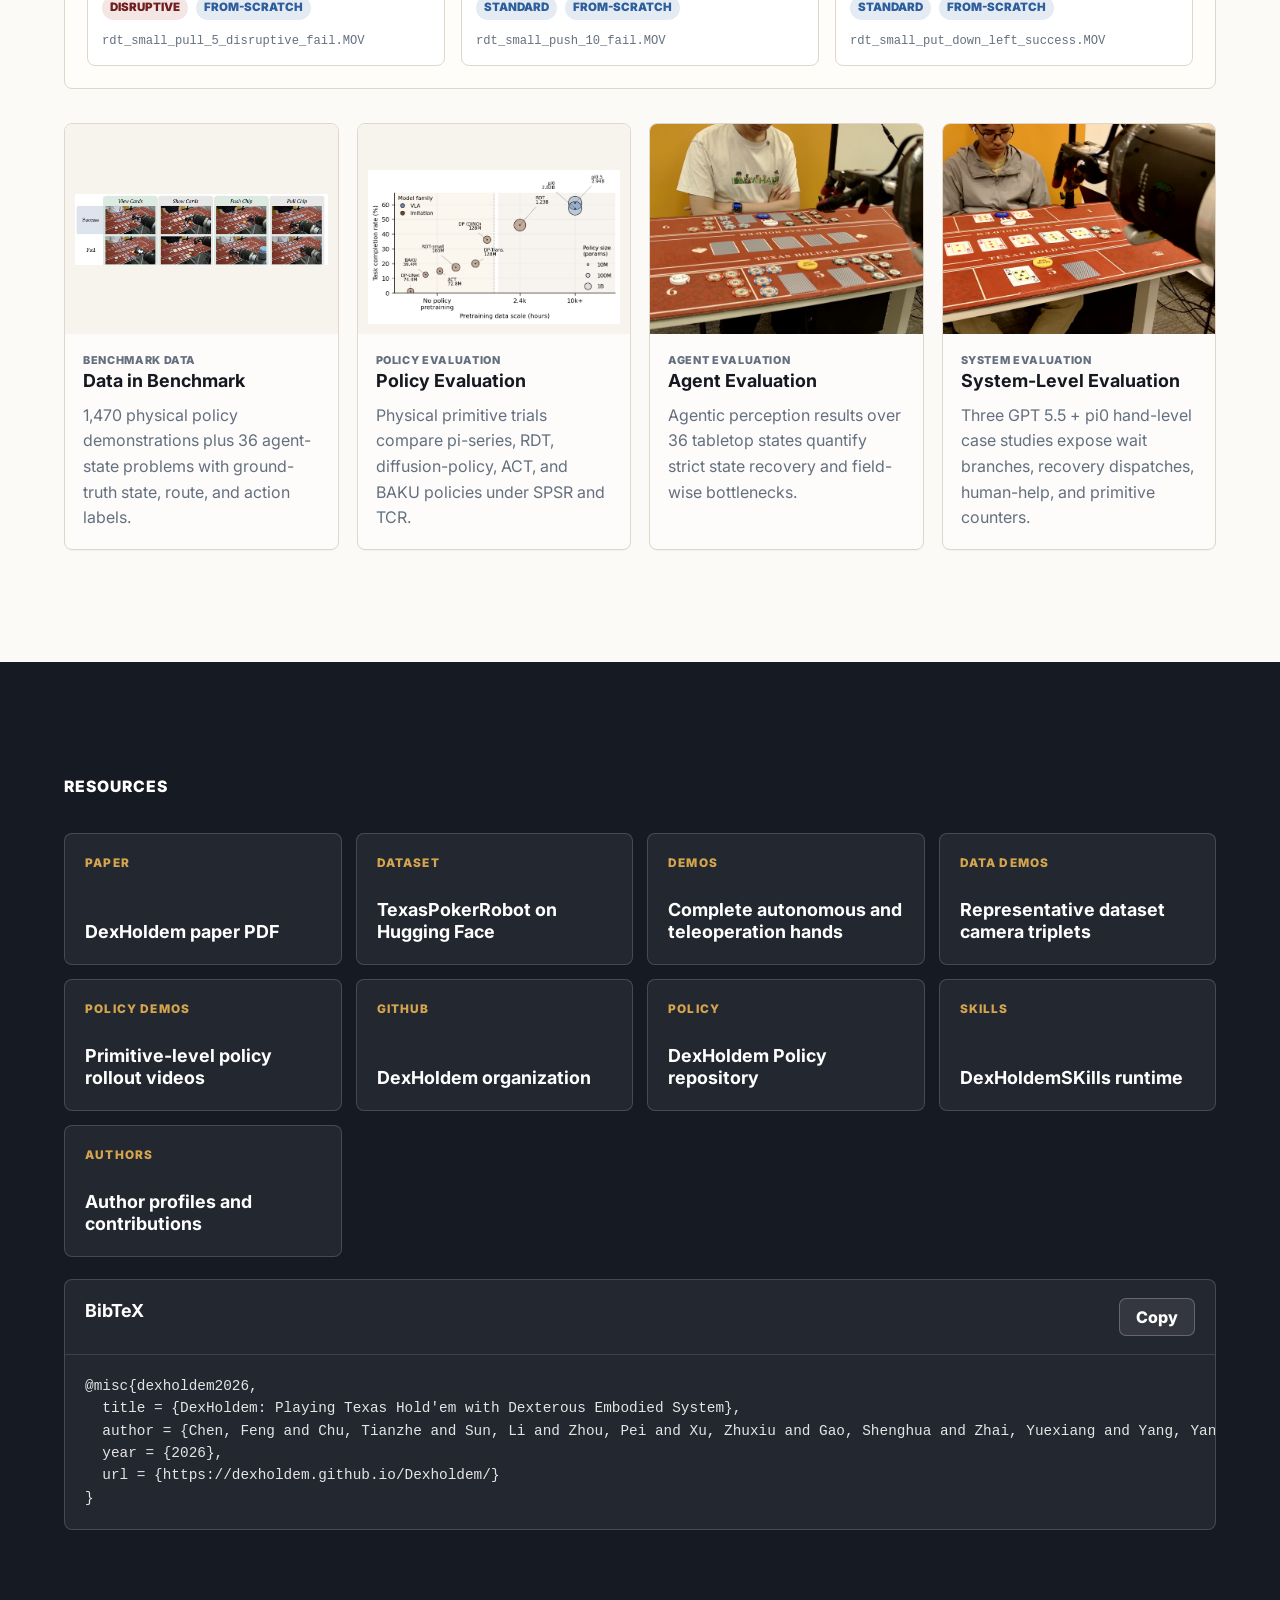
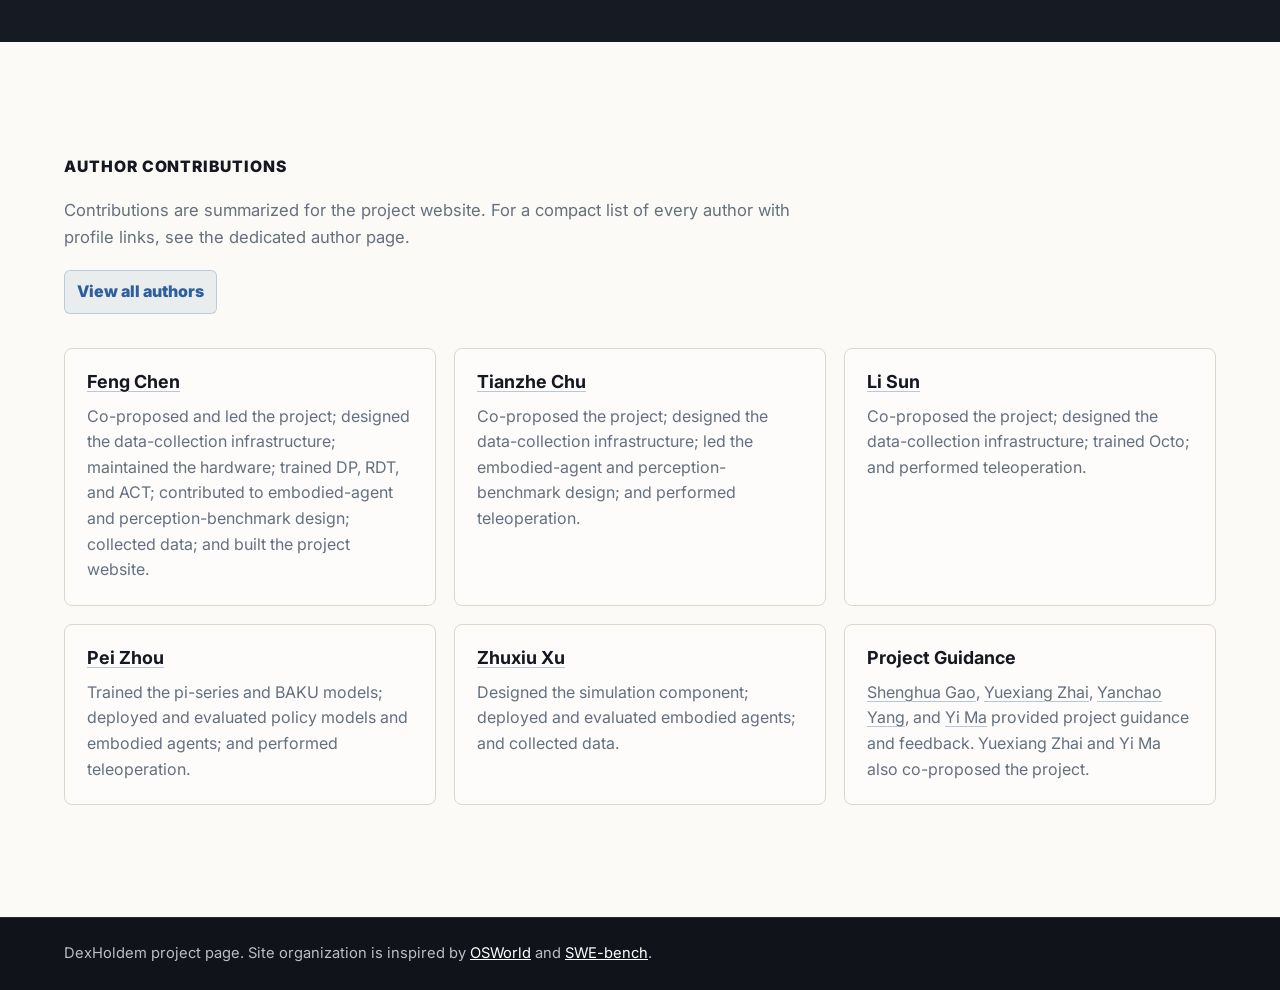
==== commit 34498b53: "Update paper and method assets" ====
--- a/index.html
+++ b/index.html
@@ -580,28 +580,36 @@
         </div>
 
         <div class="demo-grid">
-          <a class="demo-card" href="pages/demos.html">
-            <img loading="lazy" src="assets/images/system-level-trajectory.jpg" alt="DexHoldem complete hand-level agent trajectory">
+          <a class="demo-card" href="pages/data.html">
+            <img loading="lazy" class="contain-image" src="assets/images/benchmark-data-examples.jpg" alt="DexHoldem policy benchmark success and failure examples">
             <div class="demo-copy">
-              <p class="demo-label">Full Agent Demos</p>
-              <h3>Demos</h3>
-              <p>Two complete Texas Hold'em hands: one fully autonomous system run and one human teleoperation run.</p>
+              <p class="demo-label">Benchmark Data</p>
+              <h3>Data in Benchmark</h3>
+              <p>1,470 physical policy demonstrations plus 36 agent-state problems with ground-truth state, route, and action labels.</p>
             </div>
           </a>
-          <a class="demo-card" href="pages/data-demos.html">
-            <img loading="lazy" class="contain-image" src="assets/images/benchmark-data-examples.jpg" alt="DexHoldem representative dataset camera samples">
+          <a class="demo-card" href="pages/policy.html">
+            <img loading="lazy" class="contain-image" src="assets/images/model-scale-success.png" alt="DexHoldem policy evaluation bubble chart">
             <div class="demo-copy">
-              <p class="demo-label">Dataset Camera Triplets</p>
-              <h3>Data Demos</h3>
-              <p>One representative data point per task with synchronized top, third-person, and wrist camera previews.</p>
+              <p class="demo-label">Policy Evaluation</p>
+              <h3>Policy Evaluation</h3>
+              <p>Physical primitive trials compare pi-series, RDT, diffusion-policy, ACT, and BAKU policies under SPSR and TCR.</p>
             </div>
           </a>
-          <a class="demo-card" href="pages/policy-demos.html">
-            <img loading="lazy" src="assets/images/policy-example-grid.png" alt="DexHoldem physical policy benchmark rollout examples">
+          <a class="demo-card" href="pages/agent.html">
+            <img loading="lazy" src="assets/images/perception-turn-gate.jpg" alt="DexHoldem agent evaluation turn-gate state">
             <div class="demo-copy">
-              <p class="demo-label">Primitive Rollouts</p>
-              <h3>Policy Demos</h3>
-              <p>Compressed real-world policy benchmark videos with model, task, condition, and outcome labels.</p>
+              <p class="demo-label">Agent Evaluation</p>
+              <h3>Agent Evaluation</h3>
+              <p>Agentic perception results over 36 tabletop states quantify strict state recovery and field-wise bottlenecks.</p>
+            </div>
+          </a>
+          <a class="demo-card" href="pages/system.html#system-level-evaluation">
+            <img loading="lazy" src="assets/images/system-level-trajectory.jpg" alt="DexHoldem system-level trajectory state">
+            <div class="demo-copy">
+              <p class="demo-label">System Evaluation</p>
+              <h3>System-Level Evaluation</h3>
+              <p>Three GPT 5.5 + pi0 hand-level case studies expose wait branches, recovery dispatches, human-help, and primitive counters.</p>
             </div>
           </a>
         </div>
@@ -615,7 +623,7 @@
         <div class="resource-grid">
           <a class="resource-link" href="assets/papers/paper.pdf">
             <span>Paper</span>
-            <strong>Paper placeholder</strong>
+            <strong>DexHoldem paper PDF</strong>
           </a>
           <a class="resource-link" href="https://huggingface.co/datasets/Winniechen2002/TexasPokerRobot">
             <span>Dataset</span>
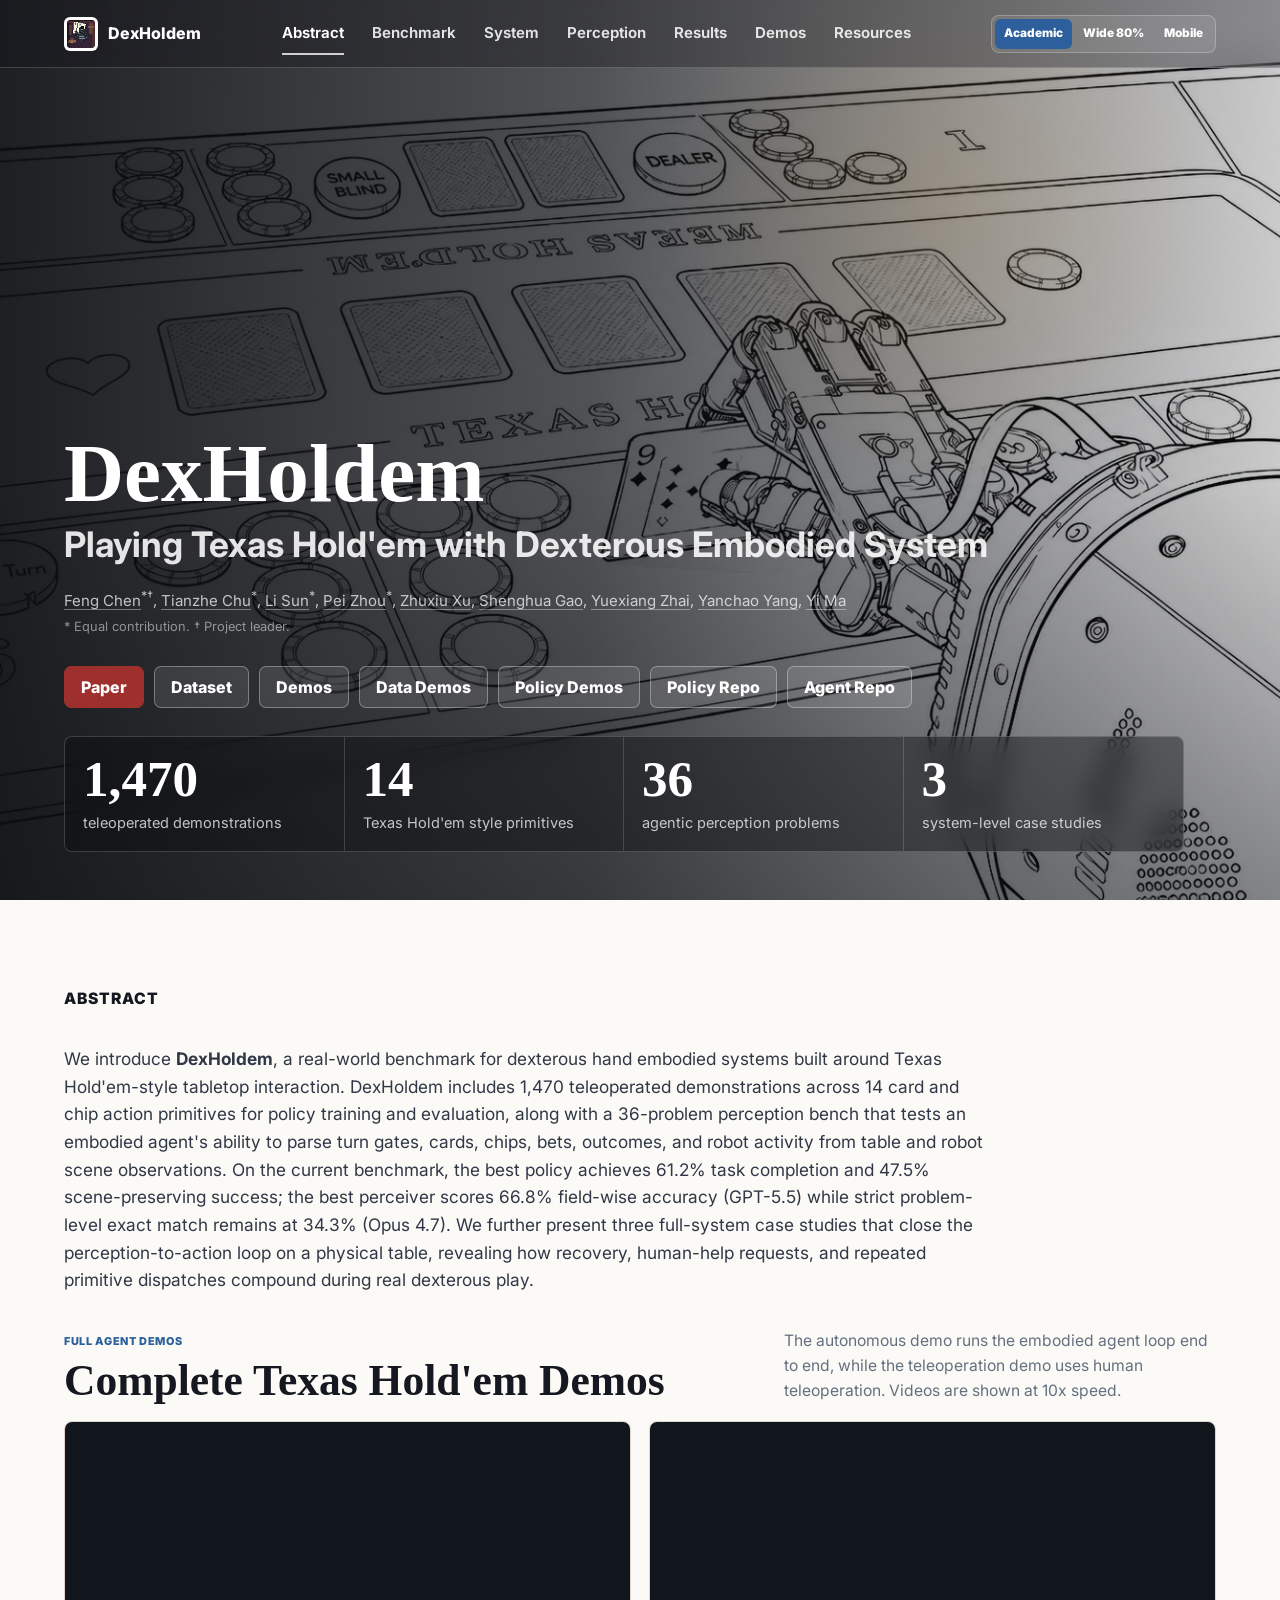
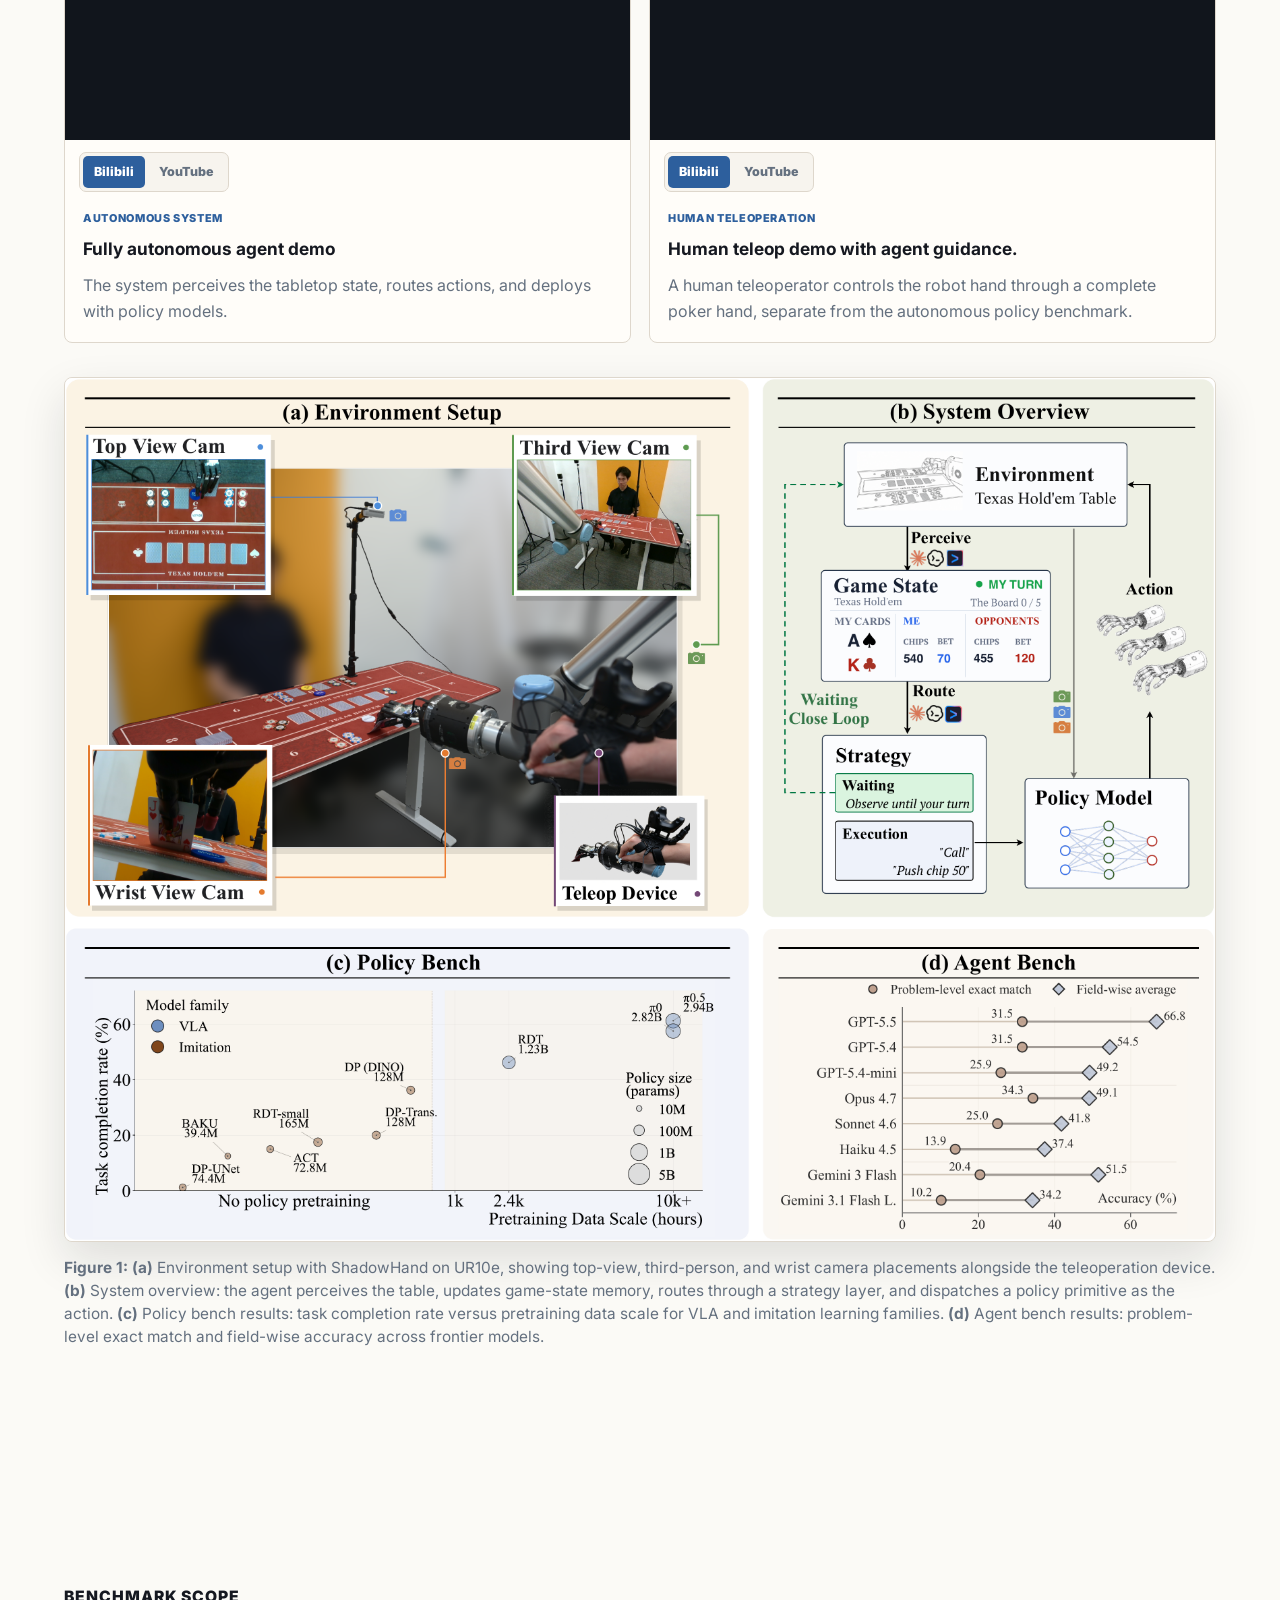
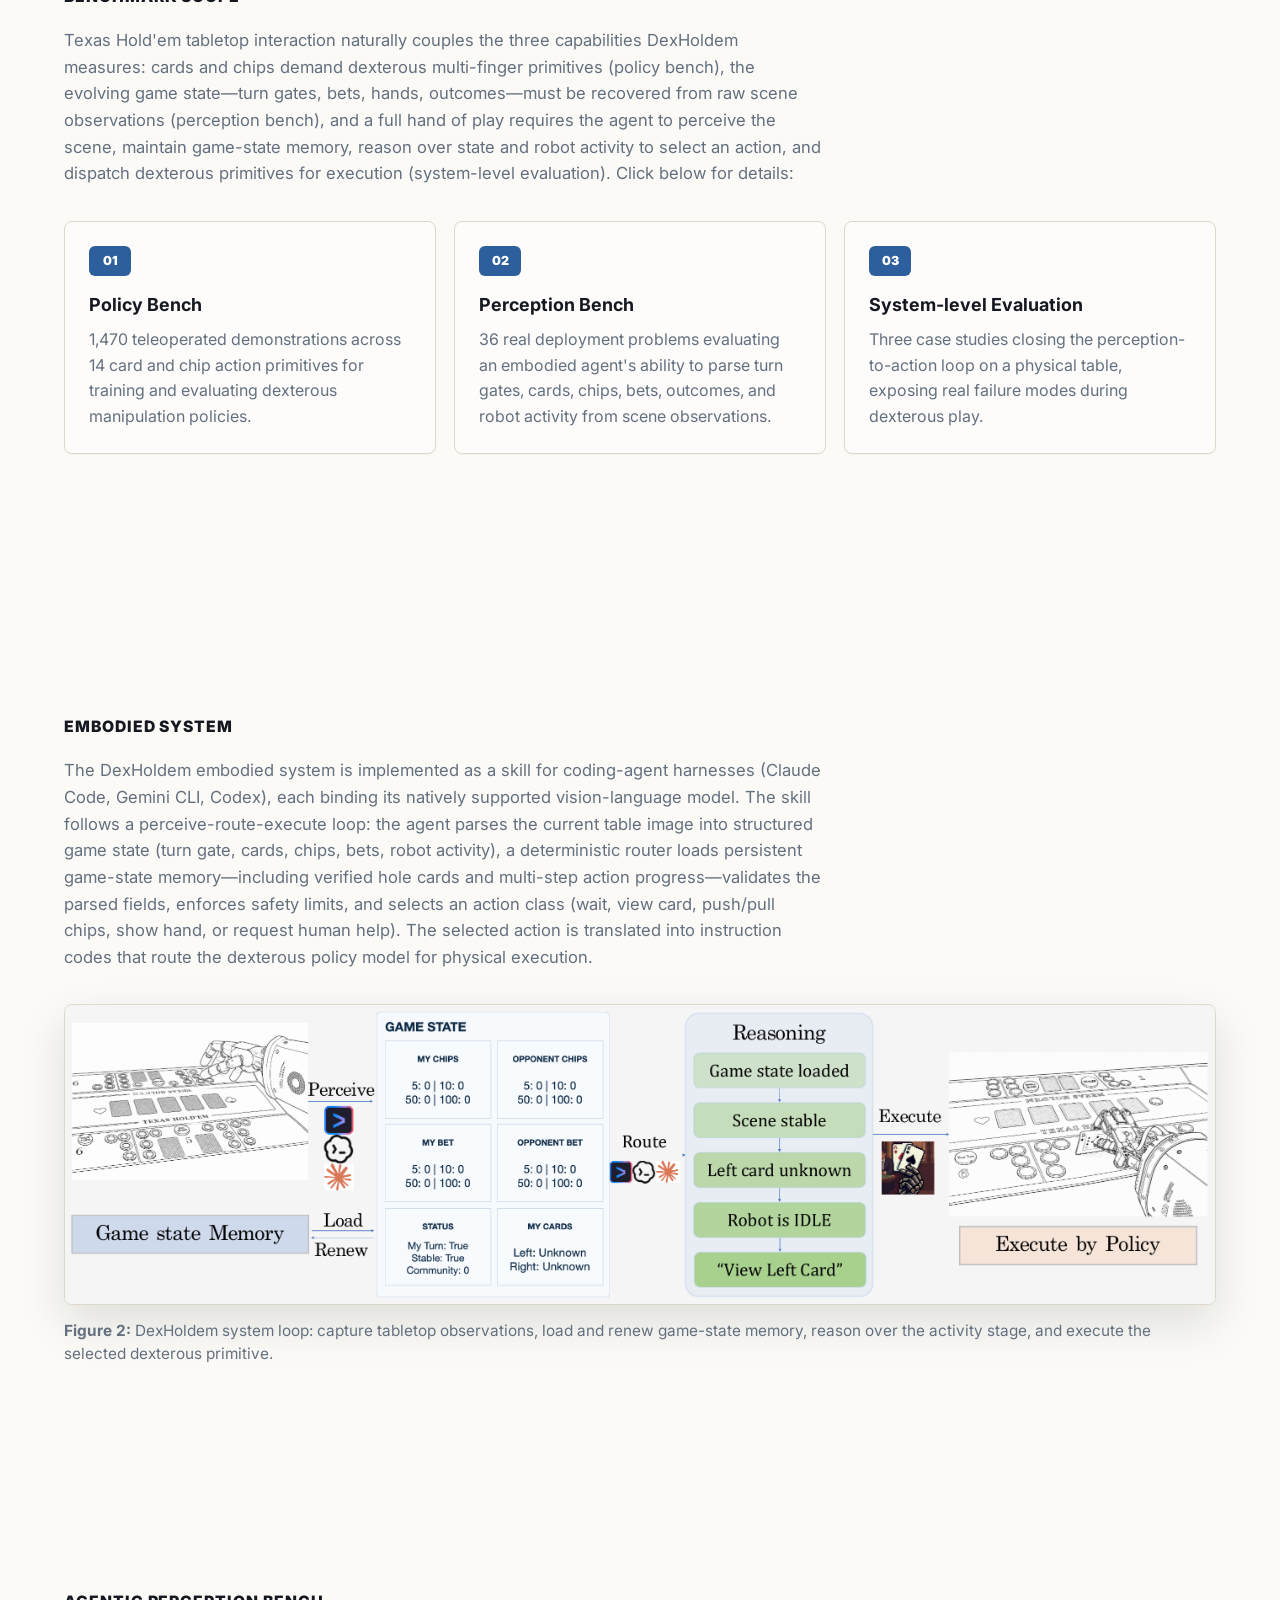
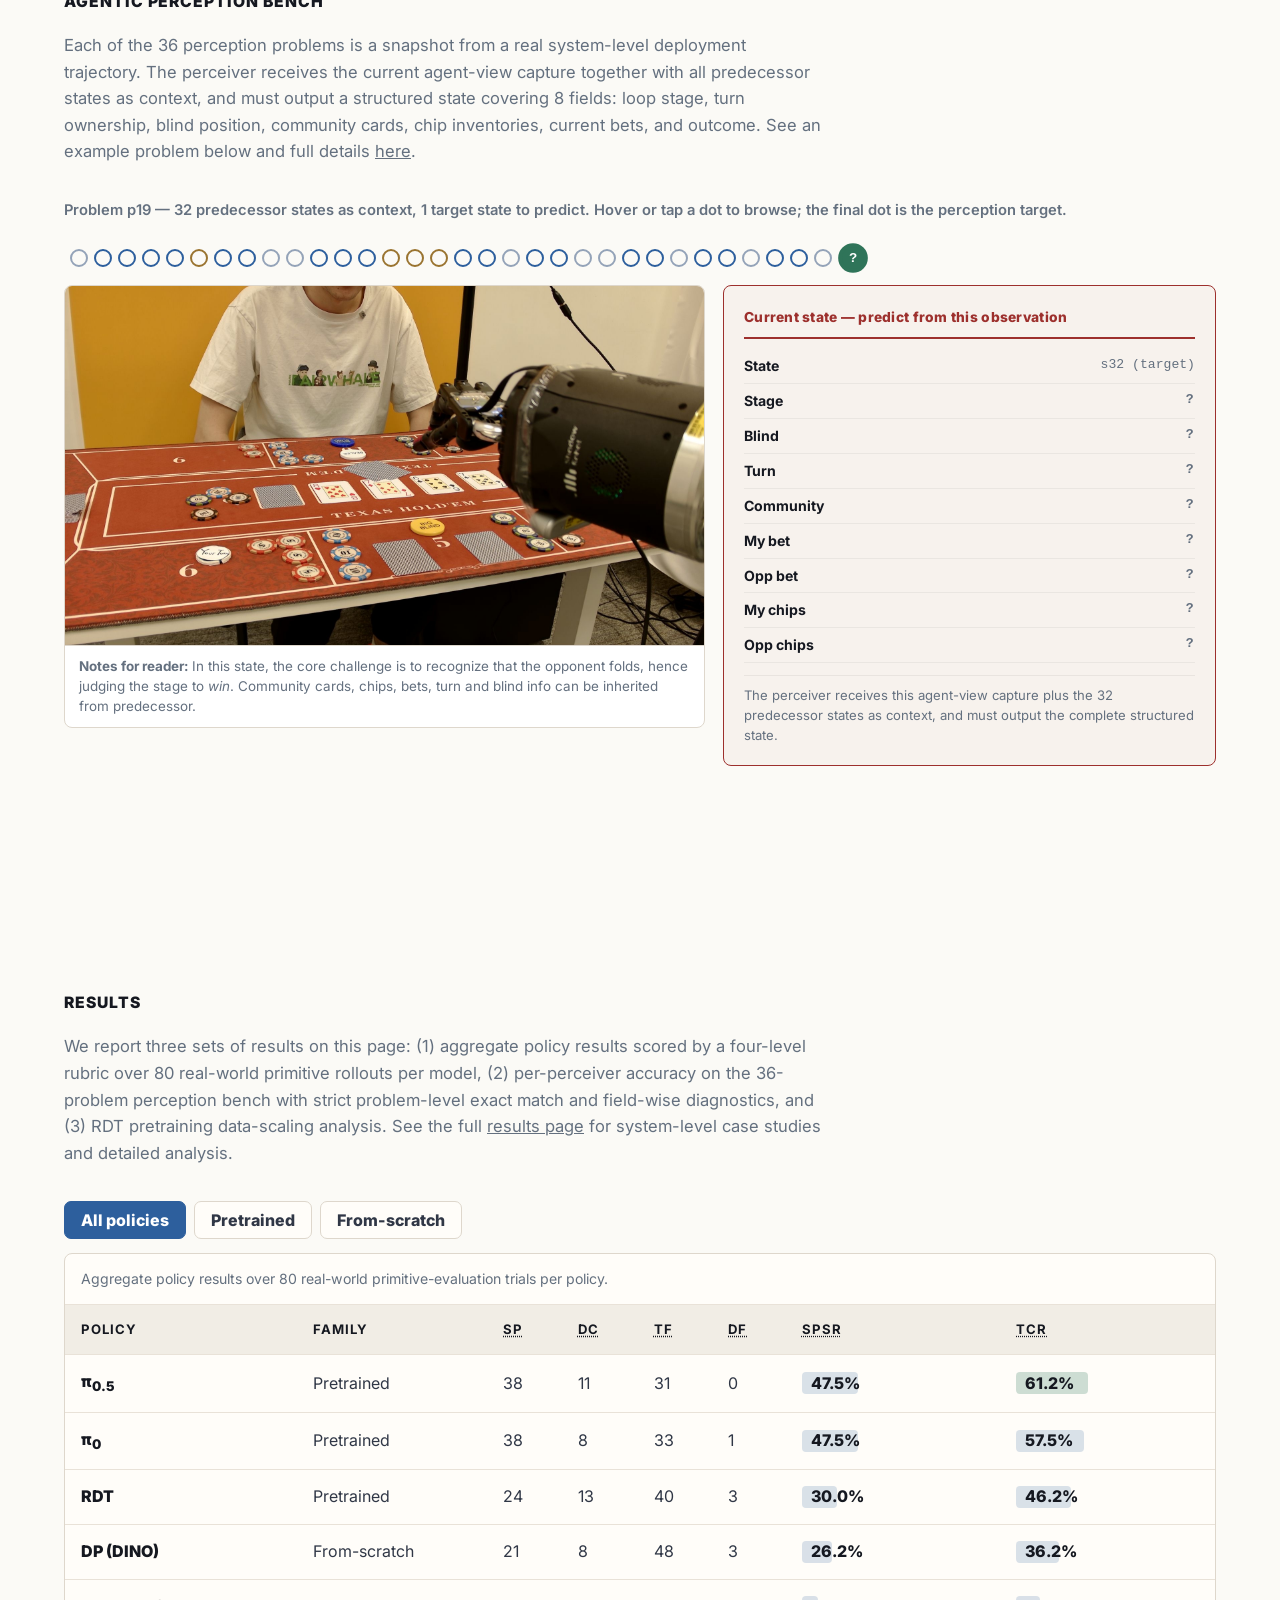
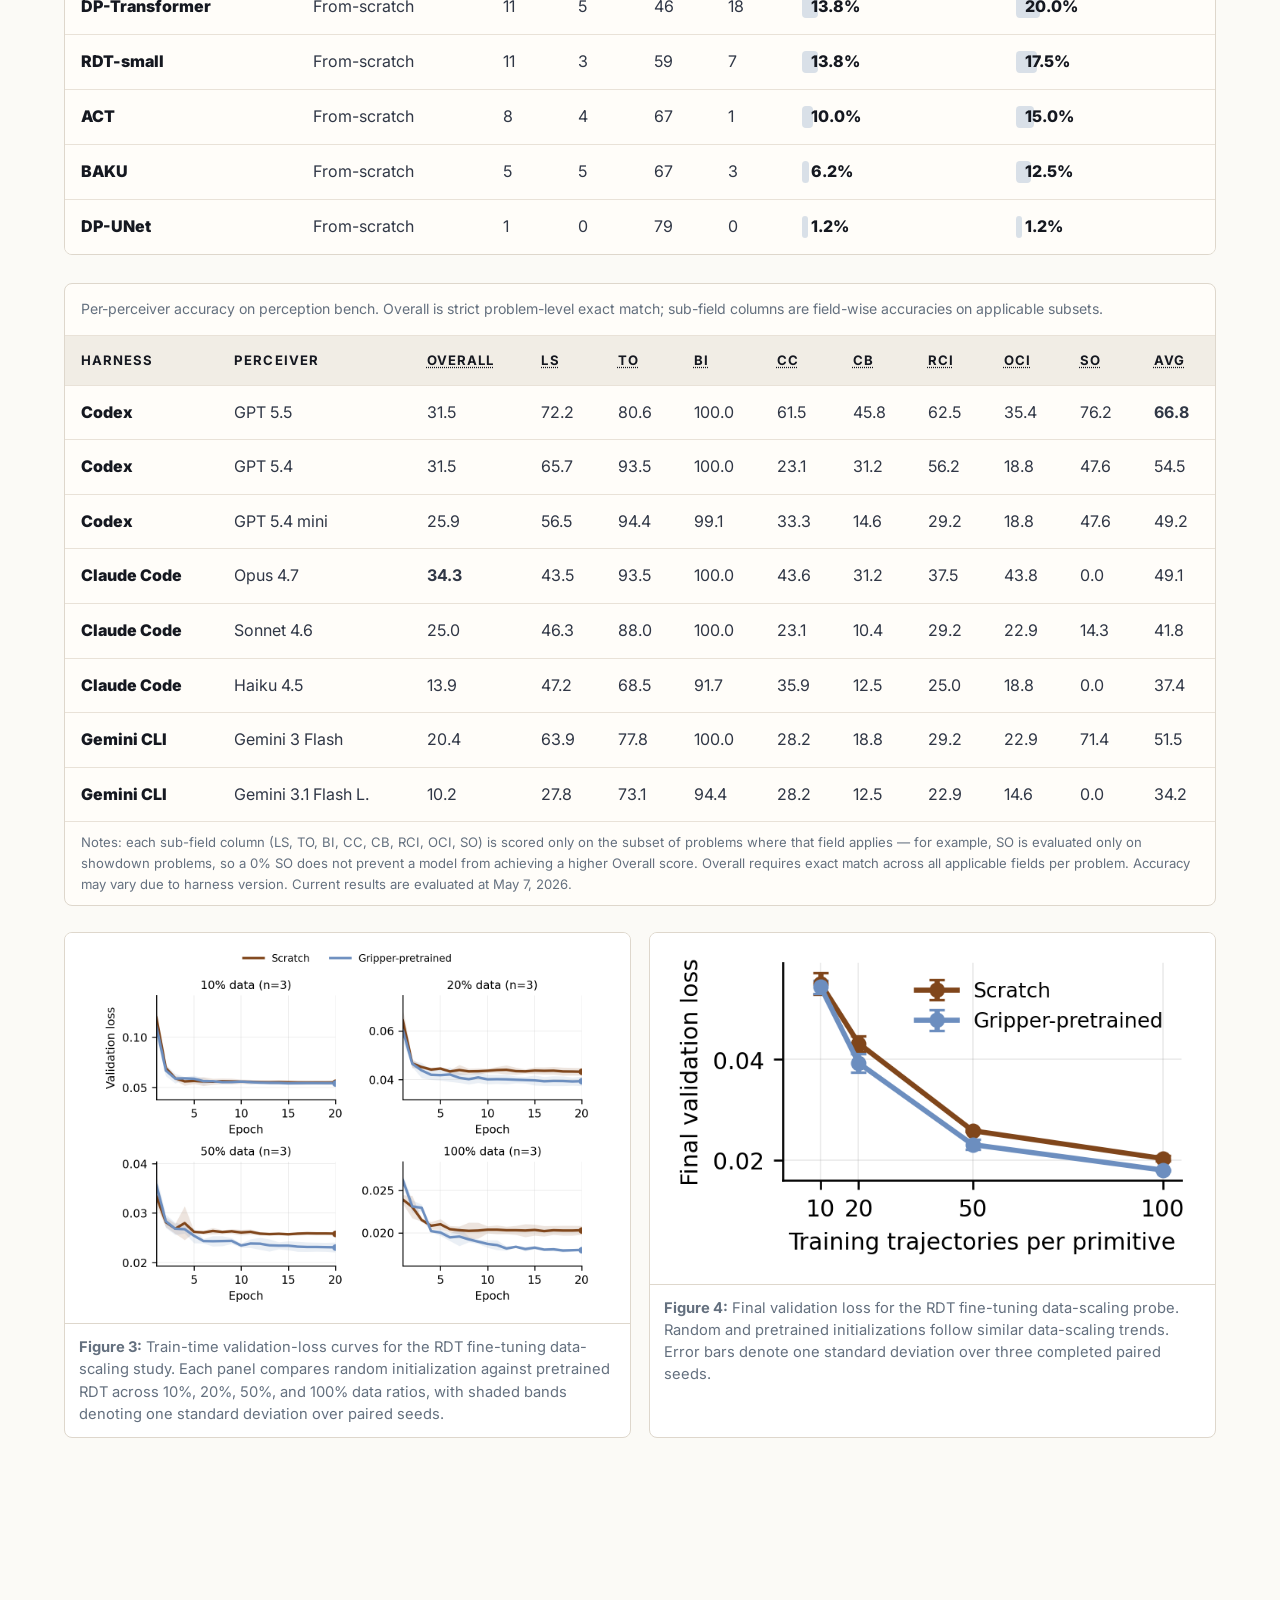
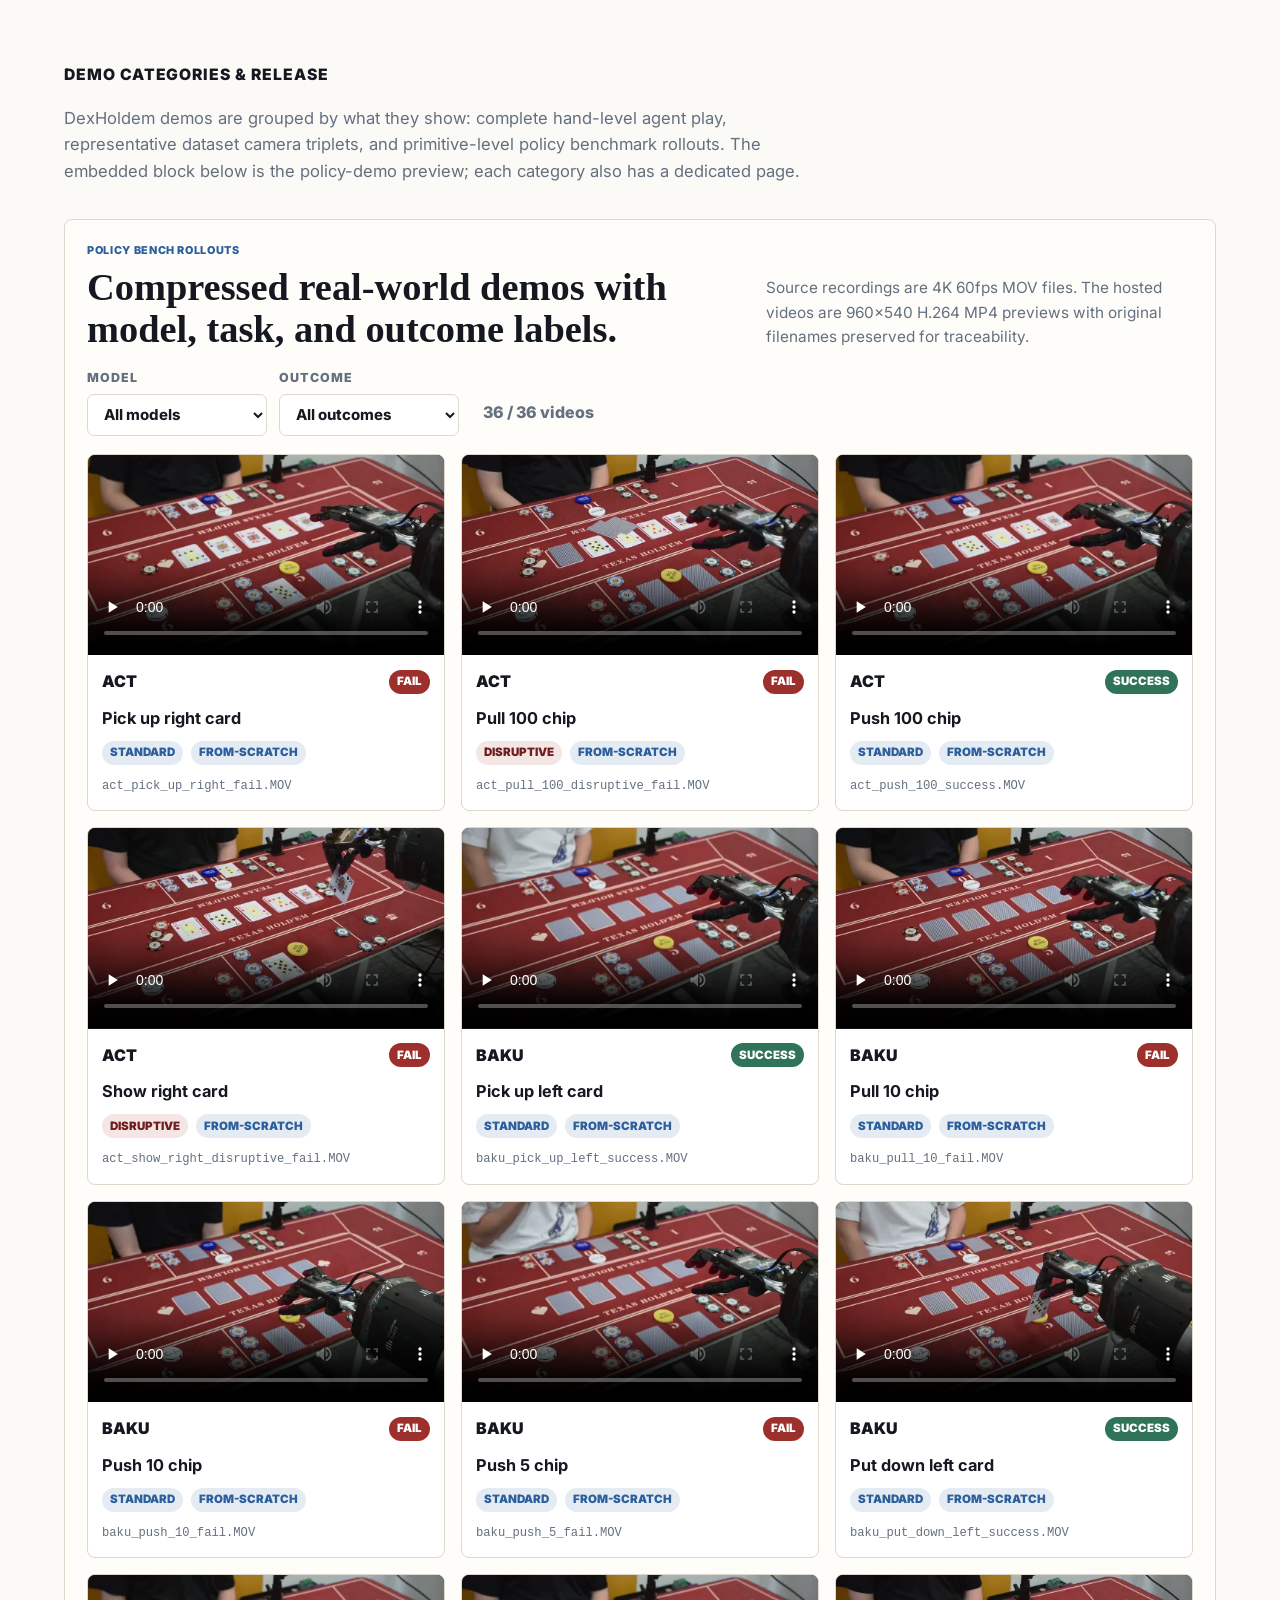
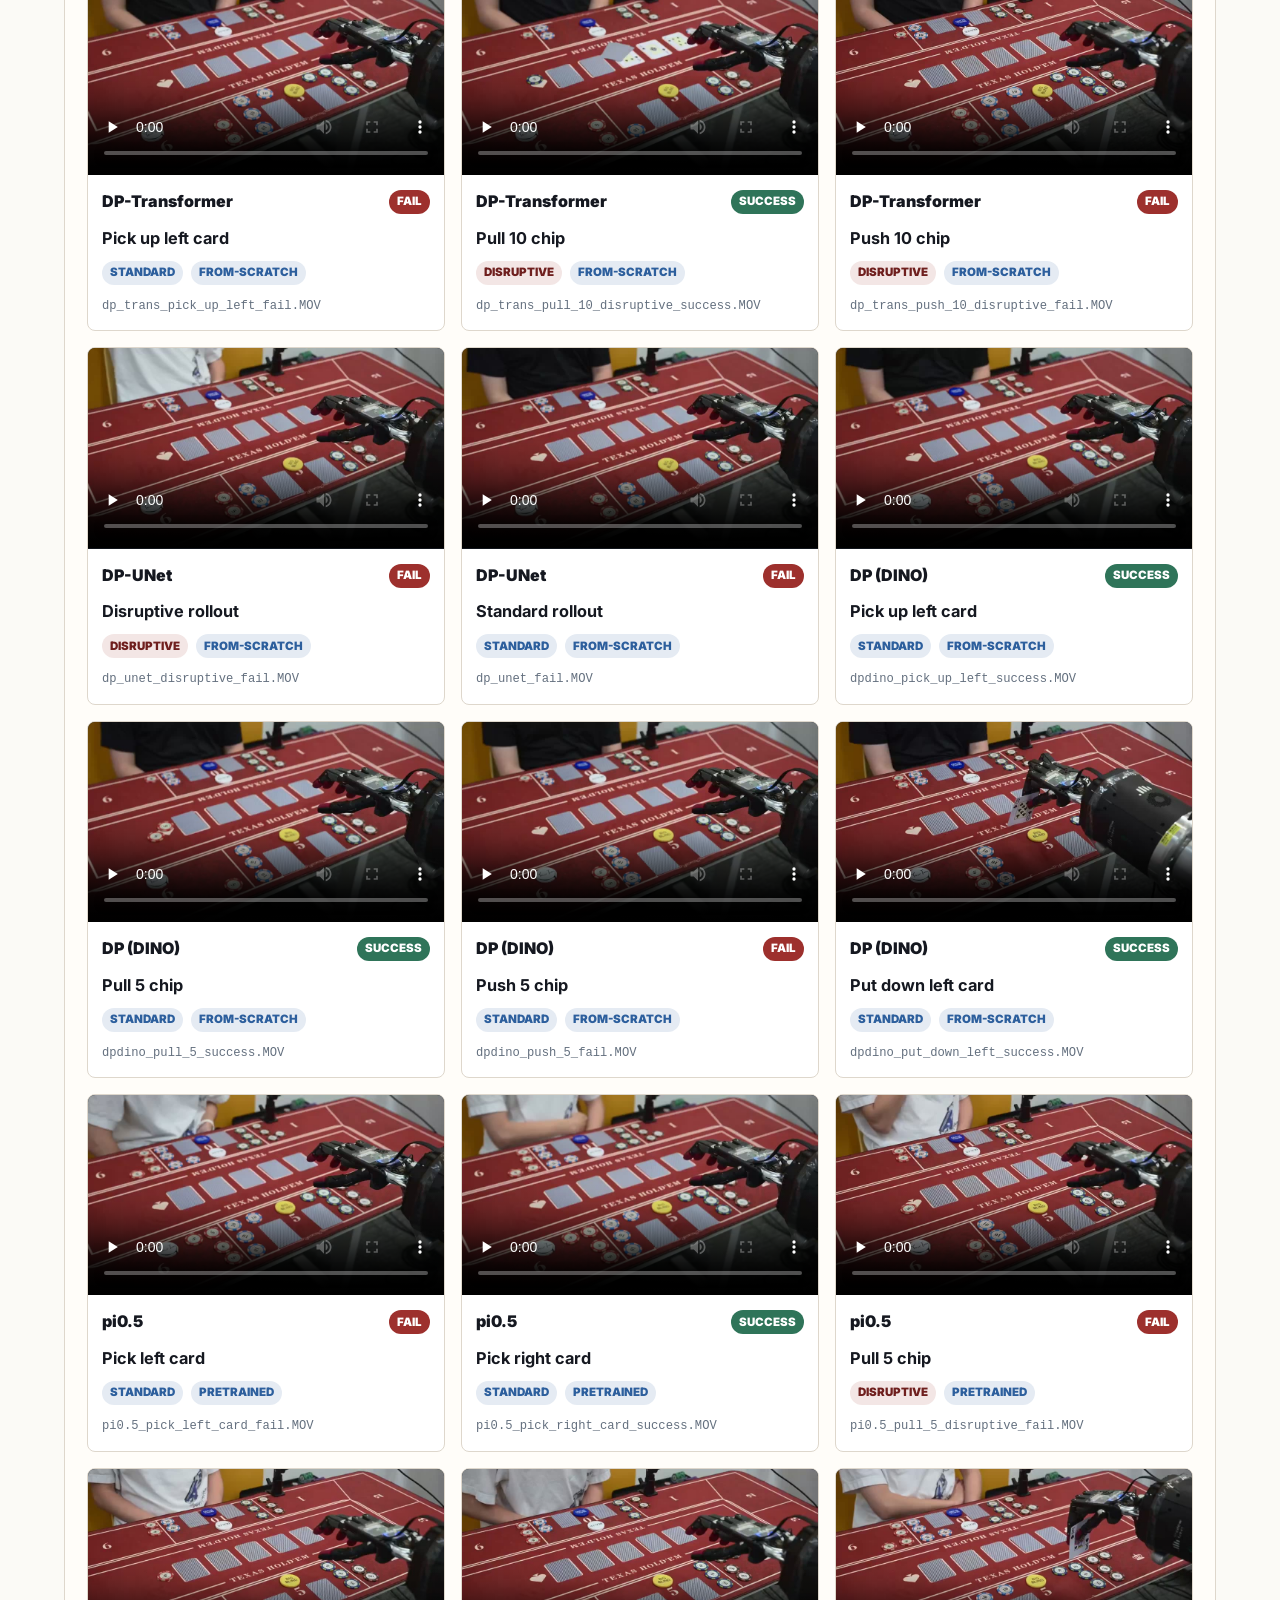
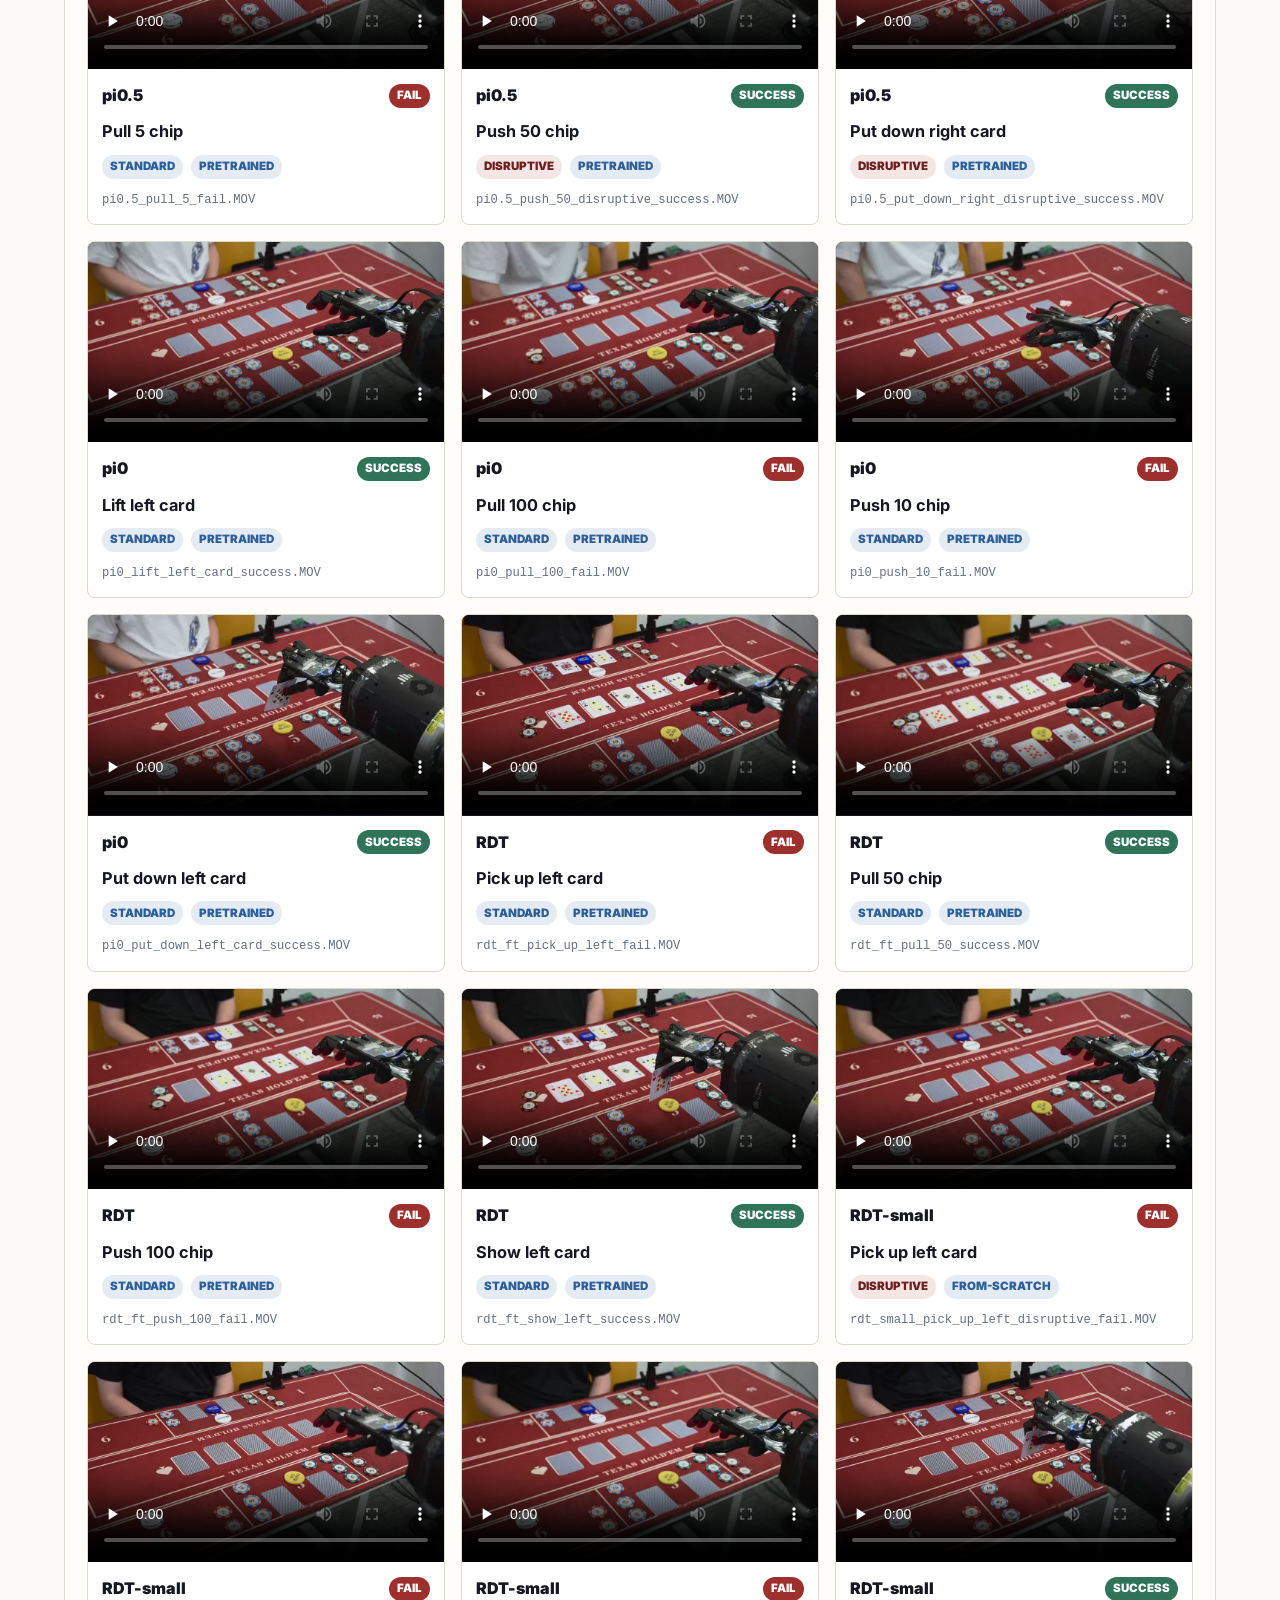
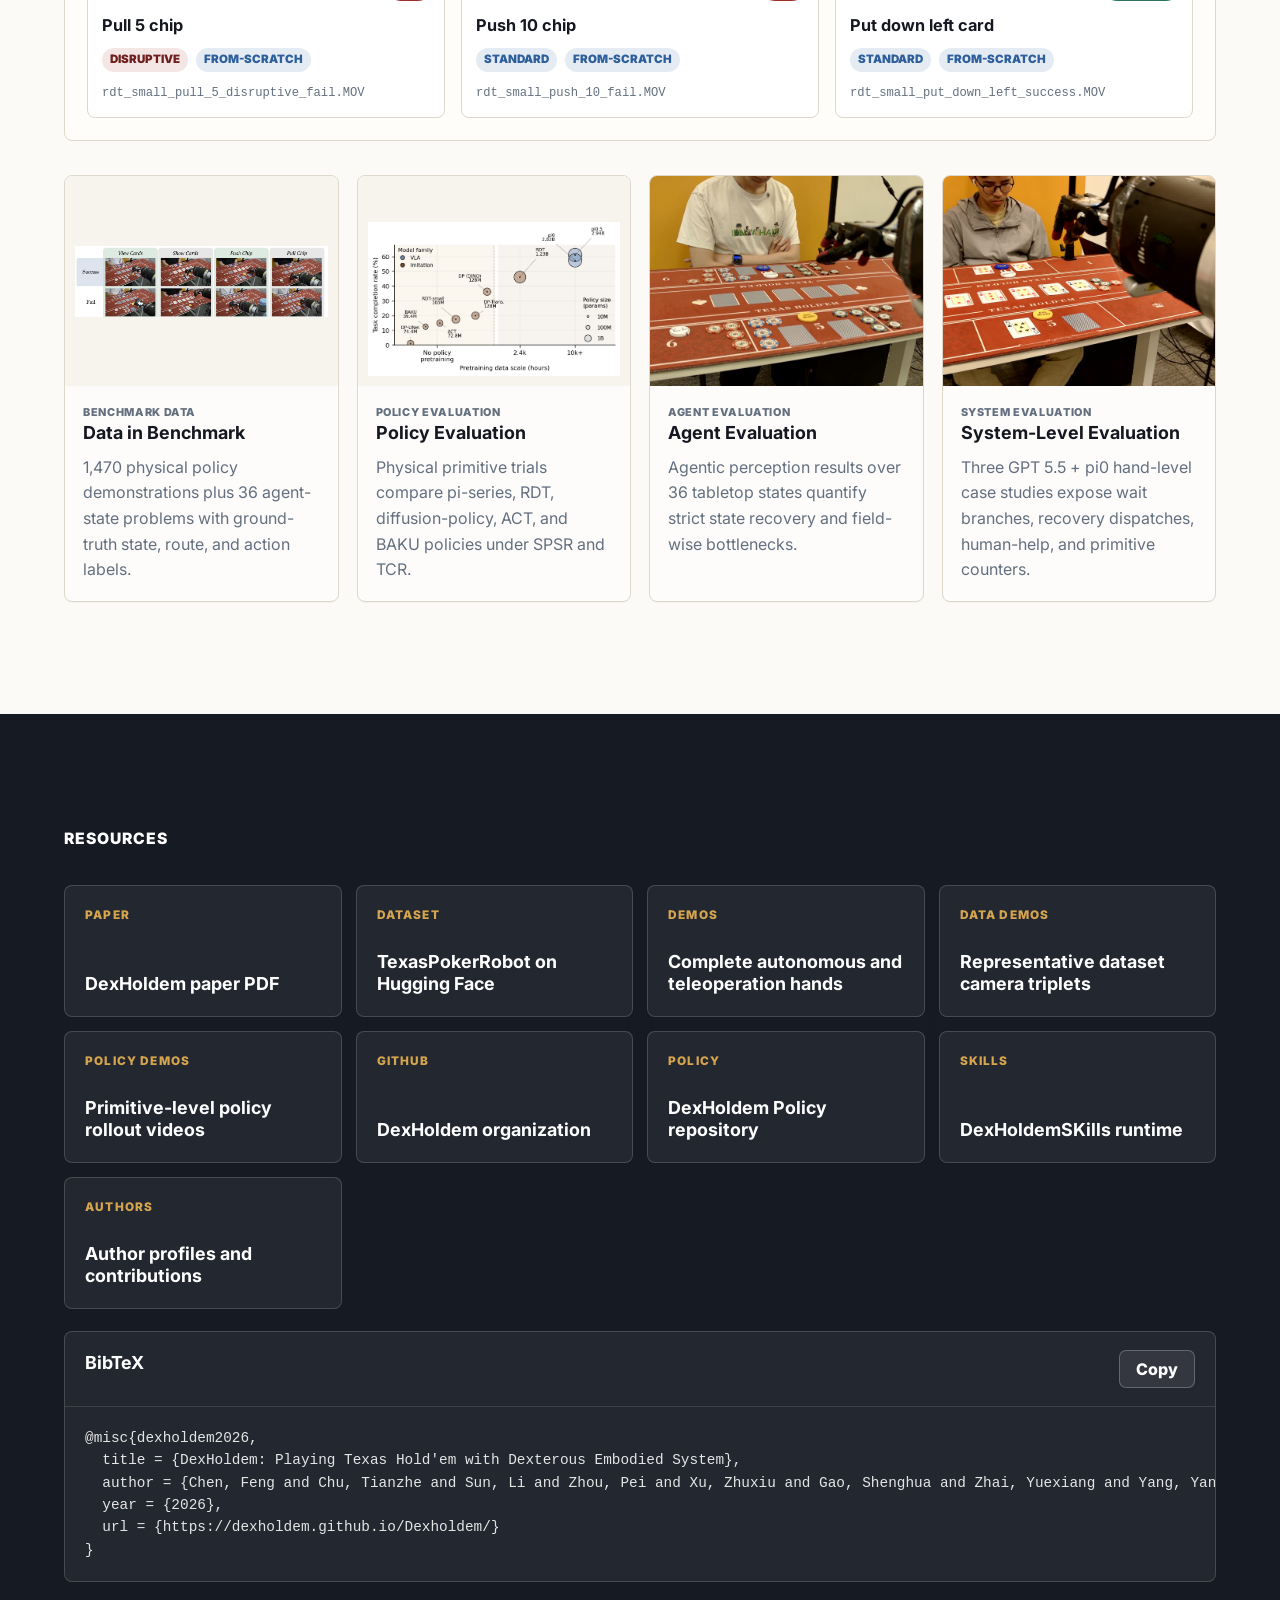
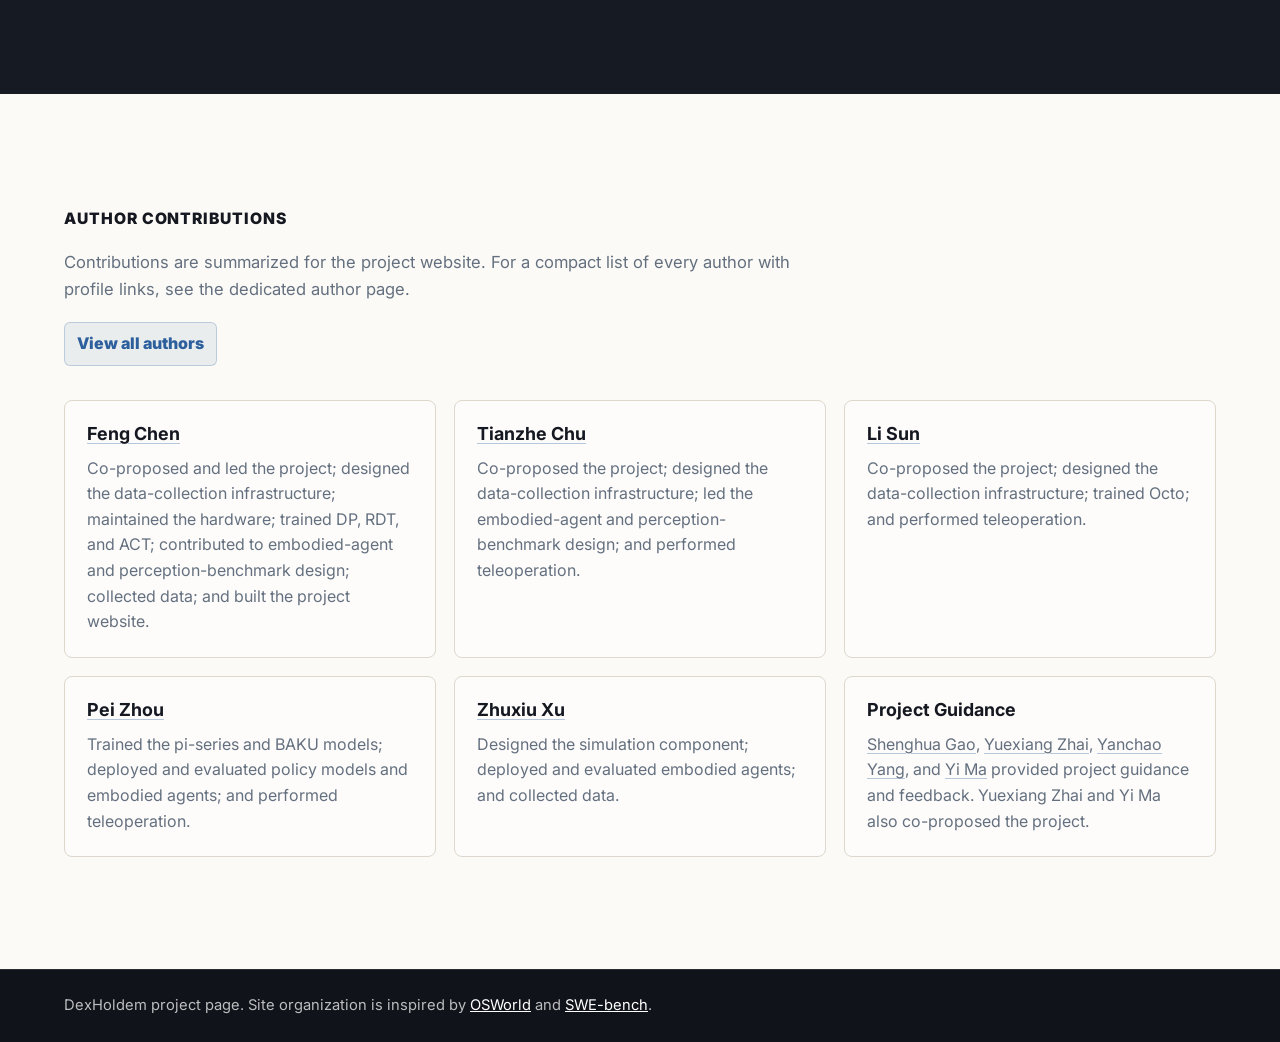
==== commit 97b3c345: "Add demo video platform toggle" ====
--- a/index.html
+++ b/index.html
@@ -18,7 +18,7 @@
     <link rel="preconnect" href="https://fonts.googleapis.com">
     <link rel="preconnect" href="https://fonts.gstatic.com" crossorigin>
     <link rel="stylesheet" href="https://fonts.googleapis.com/css2?family=Inter:wght@400;600;700;800;850;900&display=swap">
-    <link rel="stylesheet" href="styles.css">
+    <link rel="stylesheet" href="styles.css?v=20260518-demo-platforms">
   </head>
   <body id="top">
     <a class="skip-link" href="#main-content">Skip to content</a>
@@ -122,14 +122,23 @@
           </div>
           <div class="agent-demo-grid">
             <article class="agent-demo-card">
-              <div class="bilibili-embed">
+              <div class="agent-video-embed">
                 <iframe
                   src="https://player.bilibili.com/player.html?isOutside=true&amp;aid=116591735866692&amp;bvid=BV1ZL5o6bEP6&amp;cid=38411700207&amp;p=1"
+                  data-bilibili-src="https://player.bilibili.com/player.html?isOutside=true&amp;aid=116591735866692&amp;bvid=BV1ZL5o6bEP6&amp;cid=38411700207&amp;p=1"
+                  data-youtube-src="https://www.youtube.com/embed/Gh5fYtZJN_Q?si=-xj3lUhoYQk9uJ05"
+                  data-provider="bilibili"
                   title="DexHoldem fully autonomous system demo"
                   scrolling="no"
                   frameborder="0"
+                  allow="accelerometer; autoplay; clipboard-write; encrypted-media; gyroscope; picture-in-picture; web-share"
+                  referrerpolicy="strict-origin-when-cross-origin"
                   allowfullscreen
                 ></iframe>
+              </div>
+              <div class="video-provider-toggle" role="group" aria-label="Choose platform for fully autonomous demo">
+                <button class="provider-button is-active" type="button" data-video-provider="bilibili" aria-pressed="true">Bilibili</button>
+                <button class="provider-button" type="button" data-video-provider="youtube" aria-pressed="false">YouTube</button>
               </div>
               <div class="demo-copy">
                 <p class="demo-label">Autonomous System</p>
@@ -138,14 +147,23 @@
               </div>
             </article>
             <article class="agent-demo-card">
-              <div class="bilibili-embed">
+              <div class="agent-video-embed">
                 <iframe
                   src="https://player.bilibili.com/player.html?isOutside=true&amp;aid=116591735866758&amp;bvid=BV1ZL5o6bEAa&amp;cid=38411763881&amp;p=1"
+                  data-bilibili-src="https://player.bilibili.com/player.html?isOutside=true&amp;aid=116591735866758&amp;bvid=BV1ZL5o6bEAa&amp;cid=38411763881&amp;p=1"
+                  data-youtube-src="https://www.youtube.com/embed/rLgepMYnQoU?si=WBYm5dNCOCegZU3r"
+                  data-provider="bilibili"
                   title="DexHoldem human teleoperation demo"
                   scrolling="no"
                   frameborder="0"
+                  allow="accelerometer; autoplay; clipboard-write; encrypted-media; gyroscope; picture-in-picture; web-share"
+                  referrerpolicy="strict-origin-when-cross-origin"
                   allowfullscreen
                 ></iframe>
+              </div>
+              <div class="video-provider-toggle" role="group" aria-label="Choose platform for human teleoperation demo">
+                <button class="provider-button is-active" type="button" data-video-provider="bilibili" aria-pressed="true">Bilibili</button>
+                <button class="provider-button" type="button" data-video-provider="youtube" aria-pressed="false">YouTube</button>
               </div>
               <div class="demo-copy">
                 <p class="demo-label">Human Teleoperation</p>
@@ -743,6 +761,7 @@
     </footer>
 
     <script src="layout.js"></script>
+    <script src="agent-demos.js"></script>
     <script src="script.js"></script>
   </body>
 </html>
--- a/styles.css
+++ b/styles.css
@@ -1338,17 +1338,48 @@
   color: var(--muted);
 }
 
+.agent-video-embed,
 .bilibili-embed {
   width: 100%;
   aspect-ratio: 16 / 9;
   background: #11151c;
 }
 
+.agent-video-embed iframe,
 .bilibili-embed iframe {
   display: block;
   width: 100%;
   height: 100%;
   border: 0;
+}
+
+.video-provider-toggle {
+  display: inline-flex;
+  gap: 3px;
+  margin: 12px 14px 0;
+  padding: 3px;
+  border: 1px solid var(--line);
+  border-radius: 7px;
+  background: #f7f4ee;
+}
+
+.provider-button {
+  min-height: 32px;
+  padding: 7px 11px;
+  color: var(--muted);
+  border: 0;
+  border-radius: 5px;
+  background: transparent;
+  font: inherit;
+  font-size: 0.78rem;
+  font-weight: 850;
+  line-height: 1;
+  cursor: pointer;
+}
+
+.provider-button.is-active {
+  color: #fff;
+  background: var(--blue);
 }
 
 .policy-video-block {
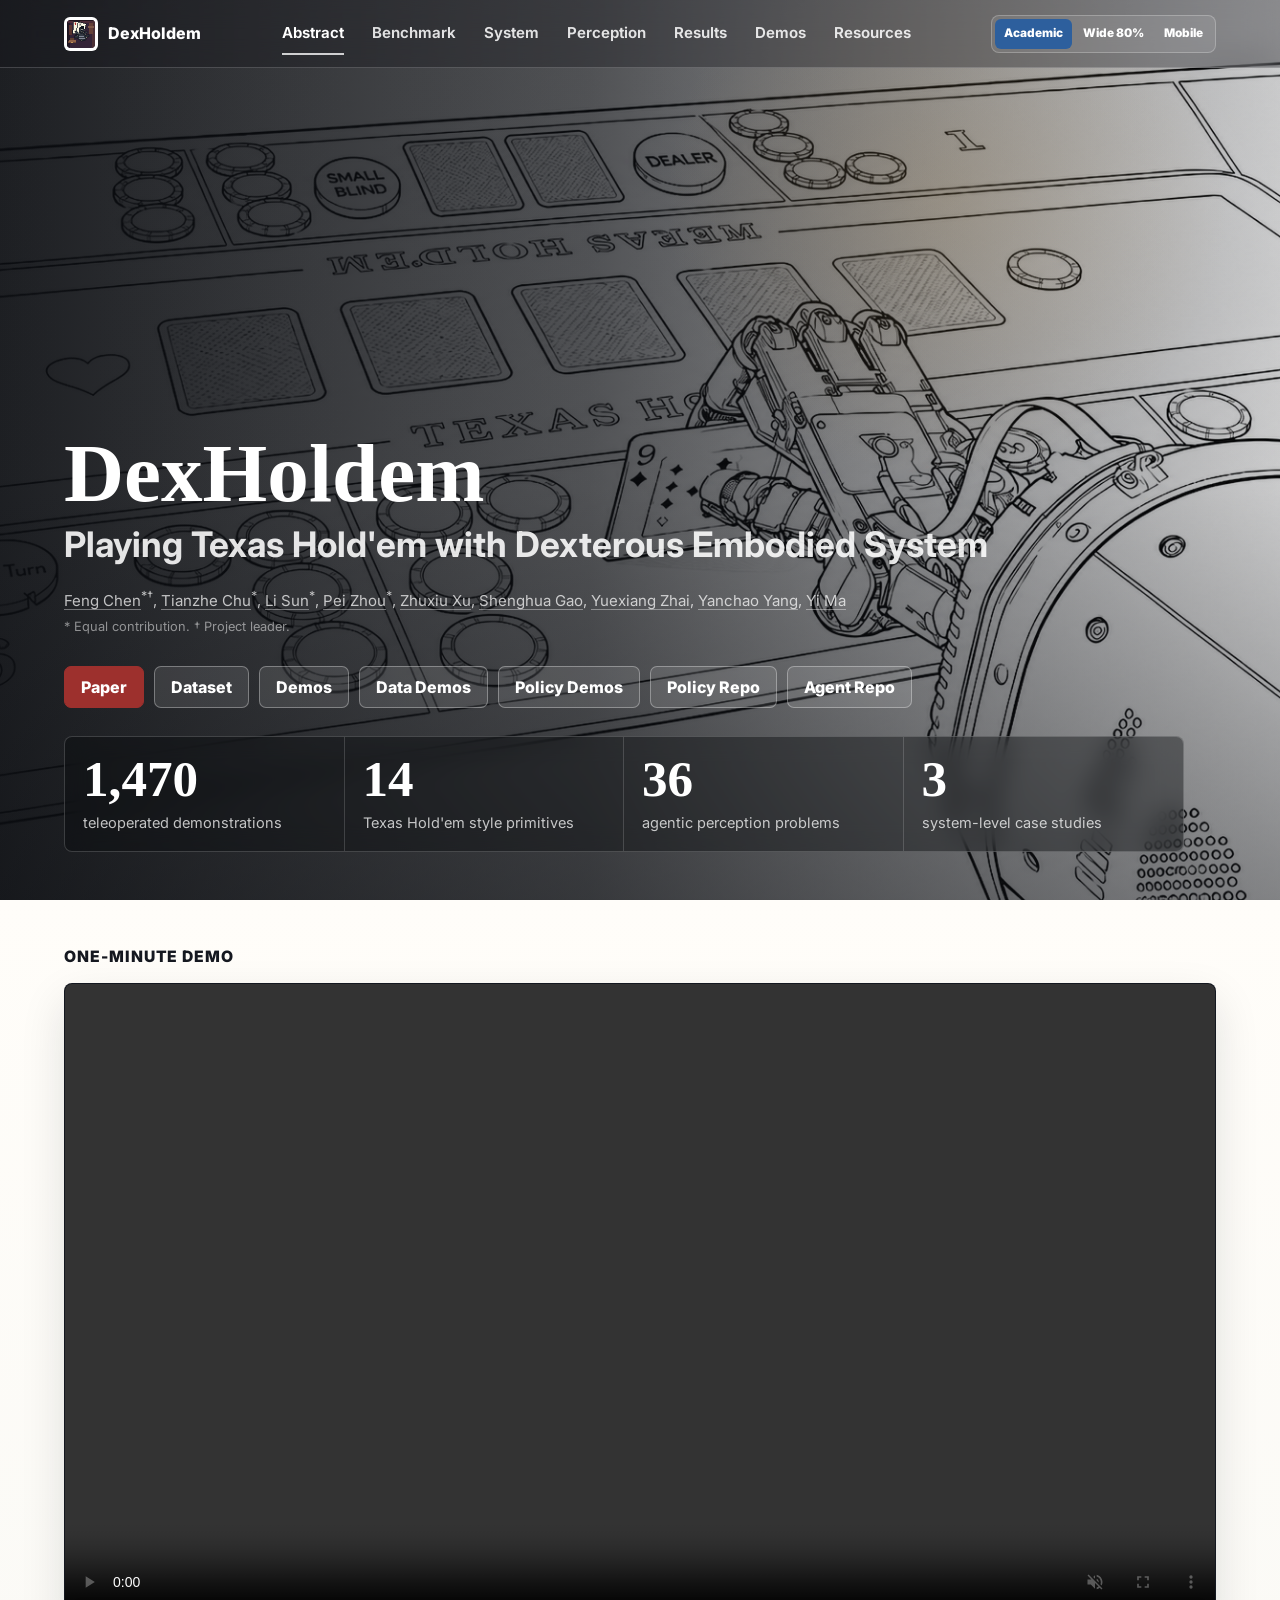
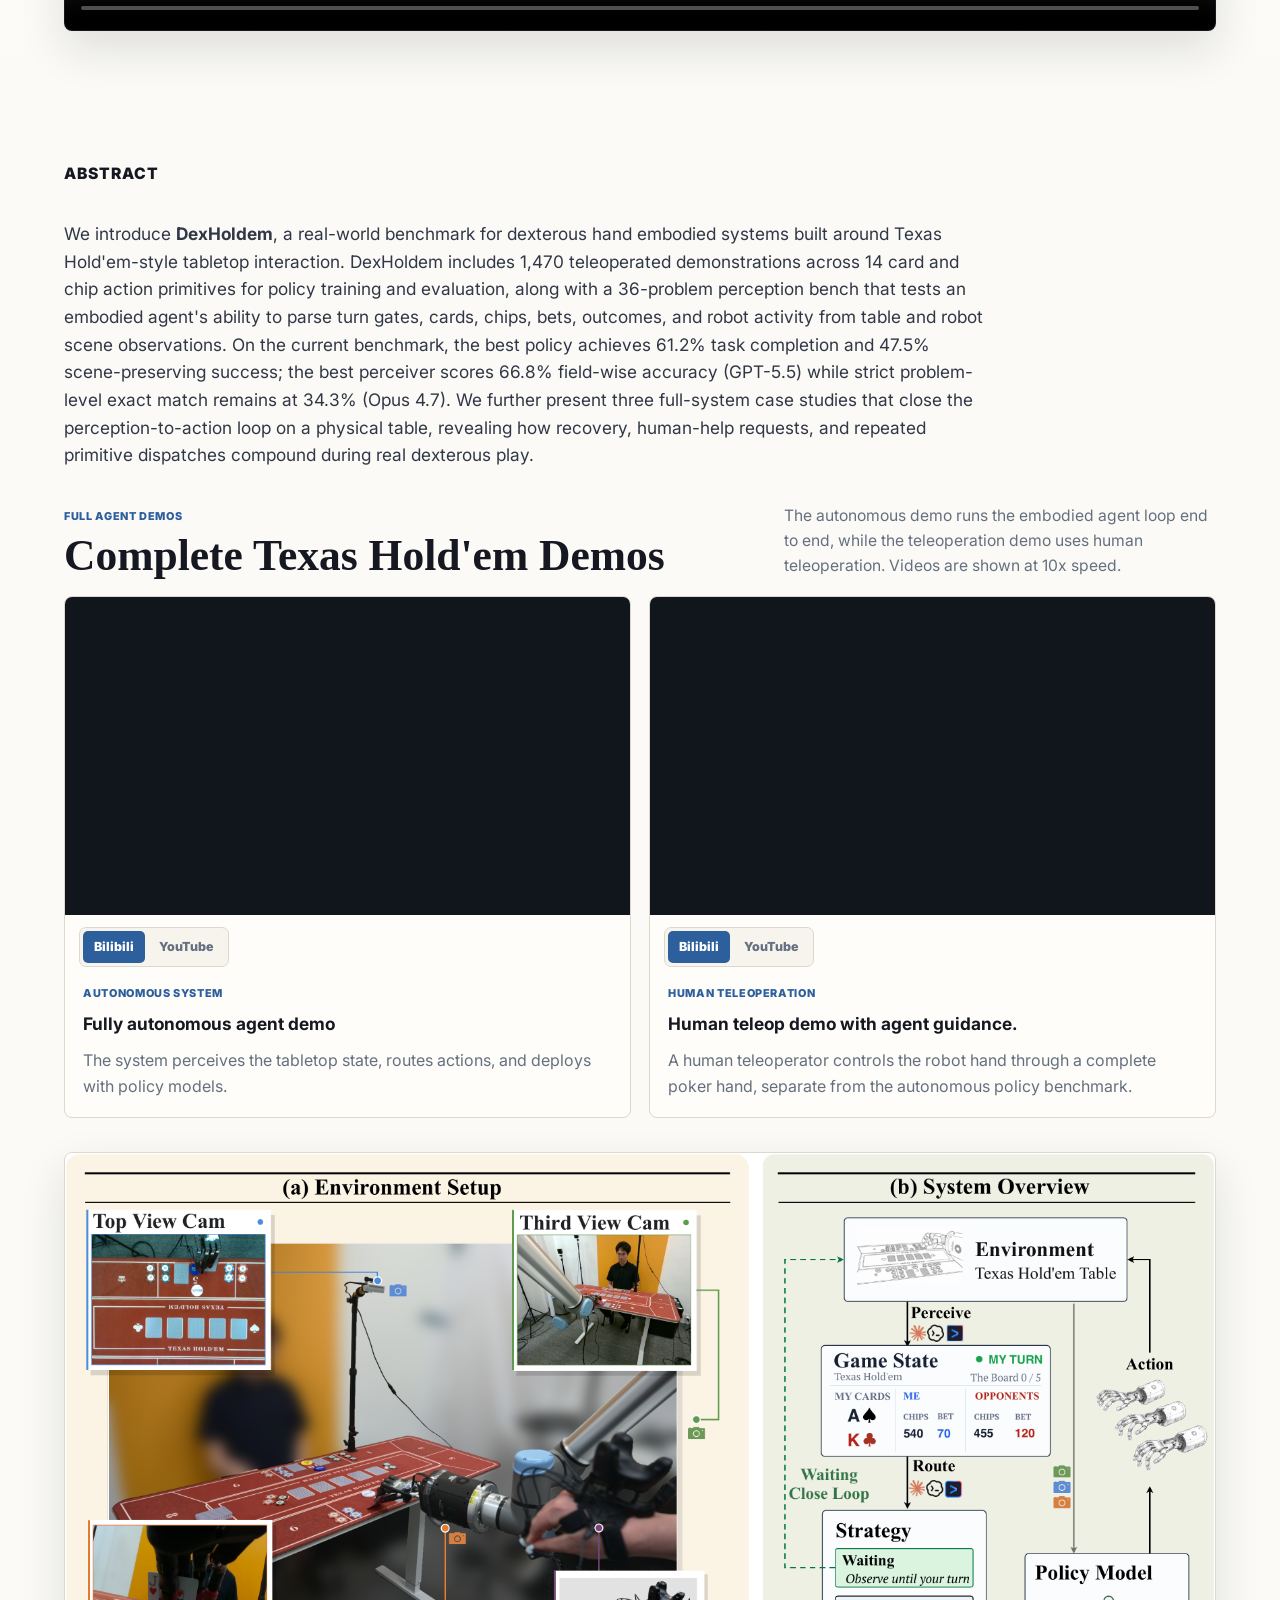
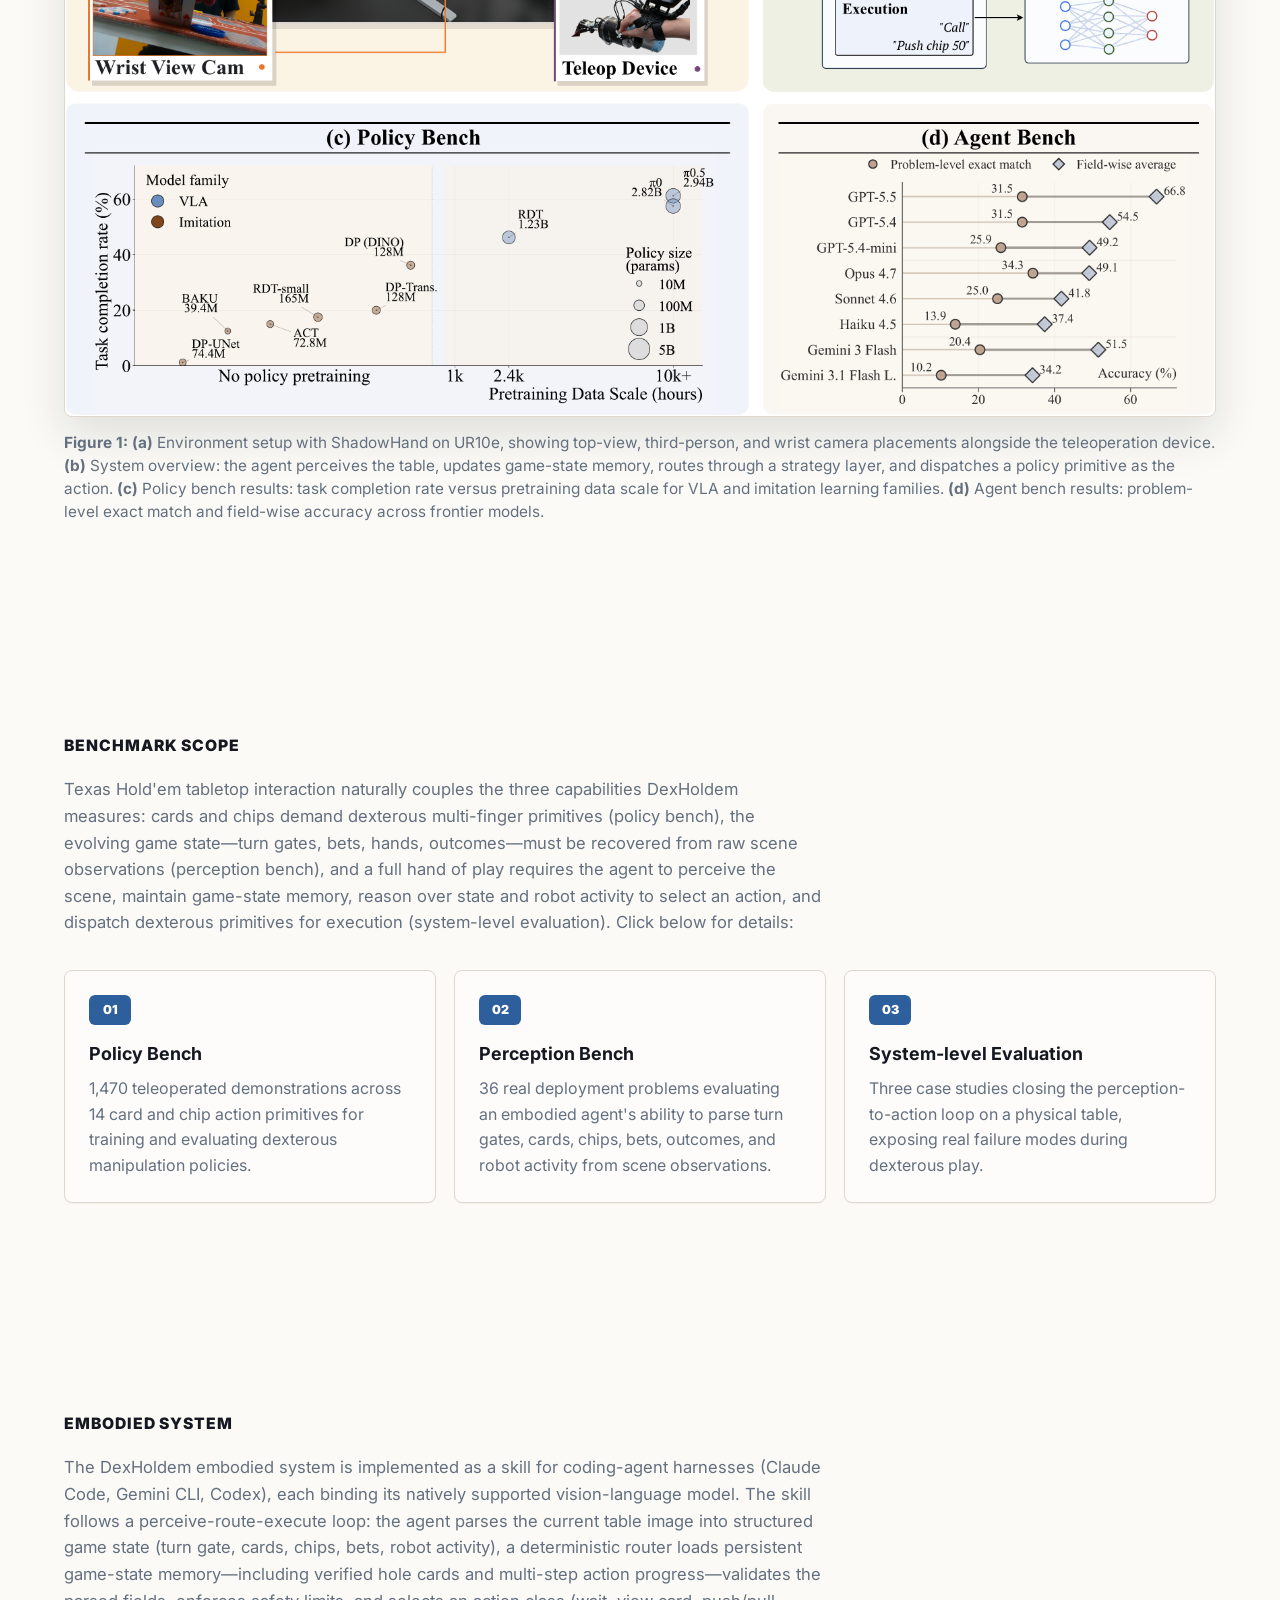
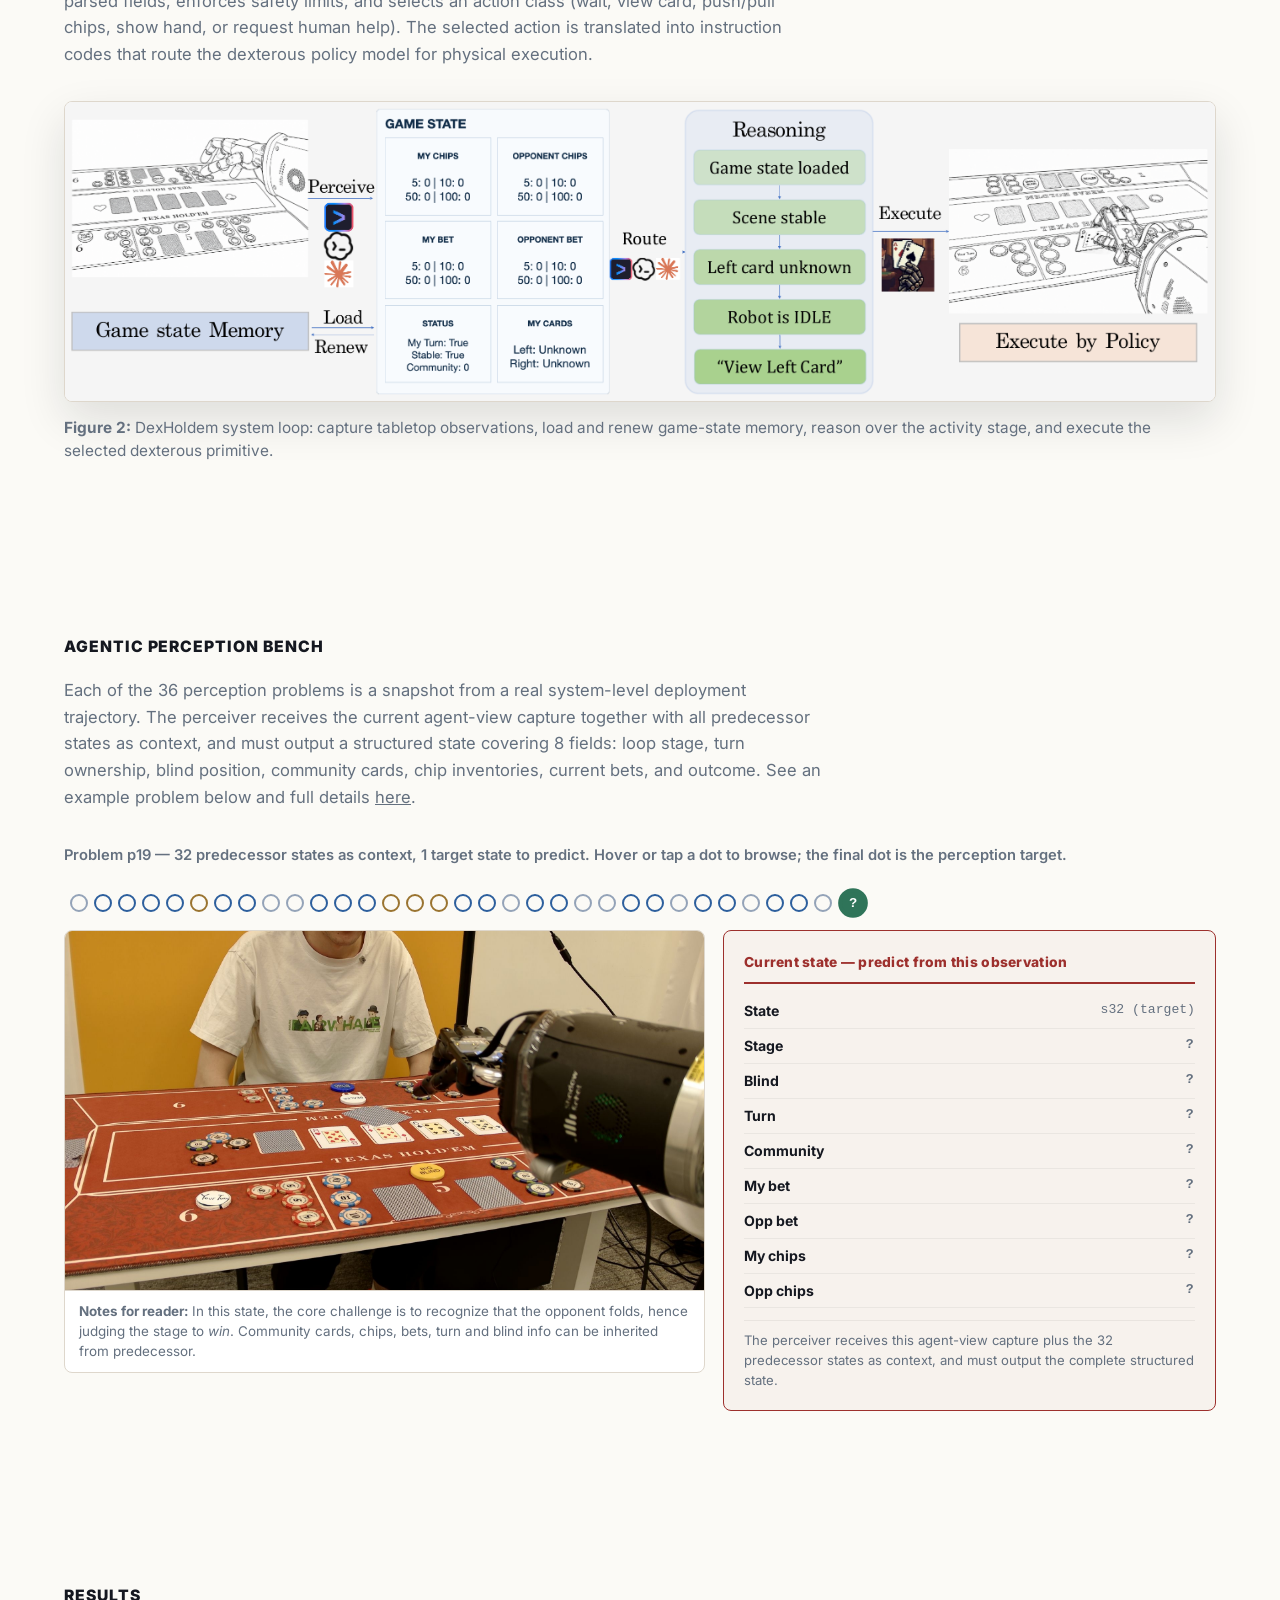
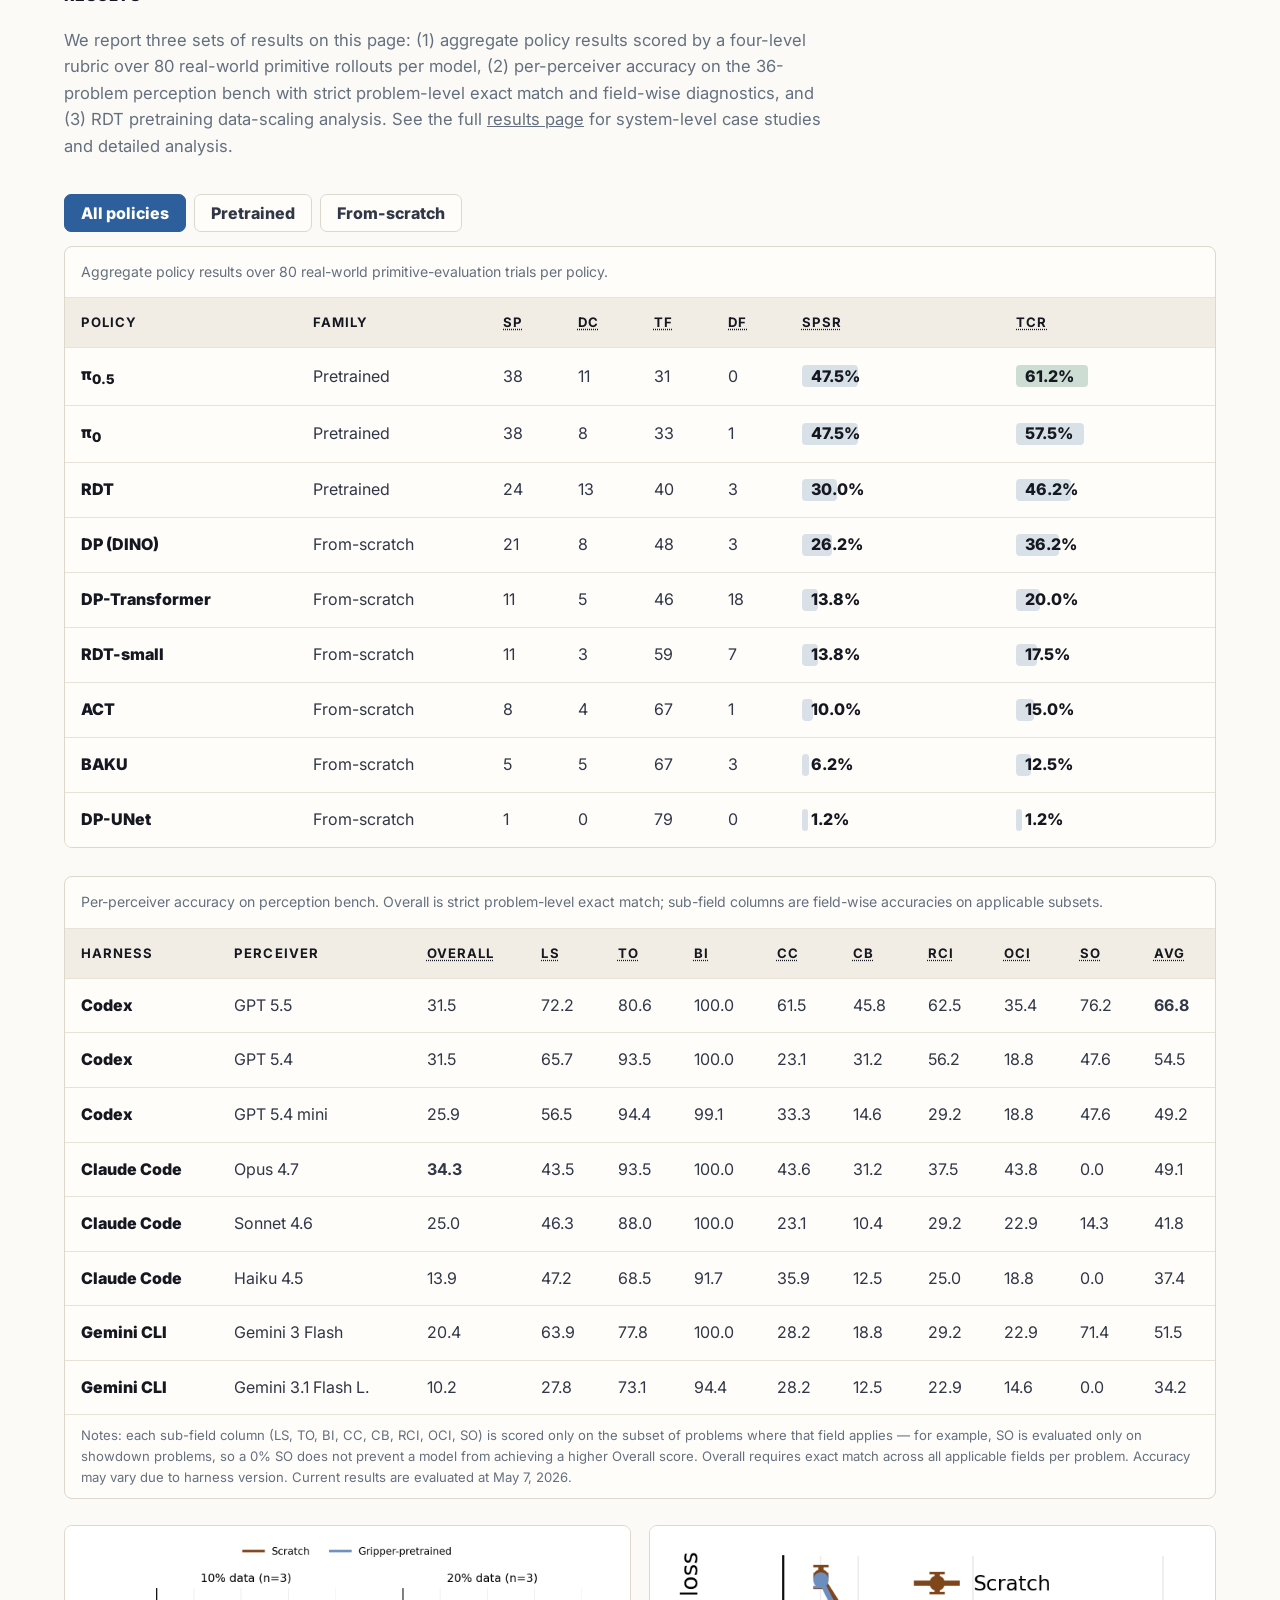
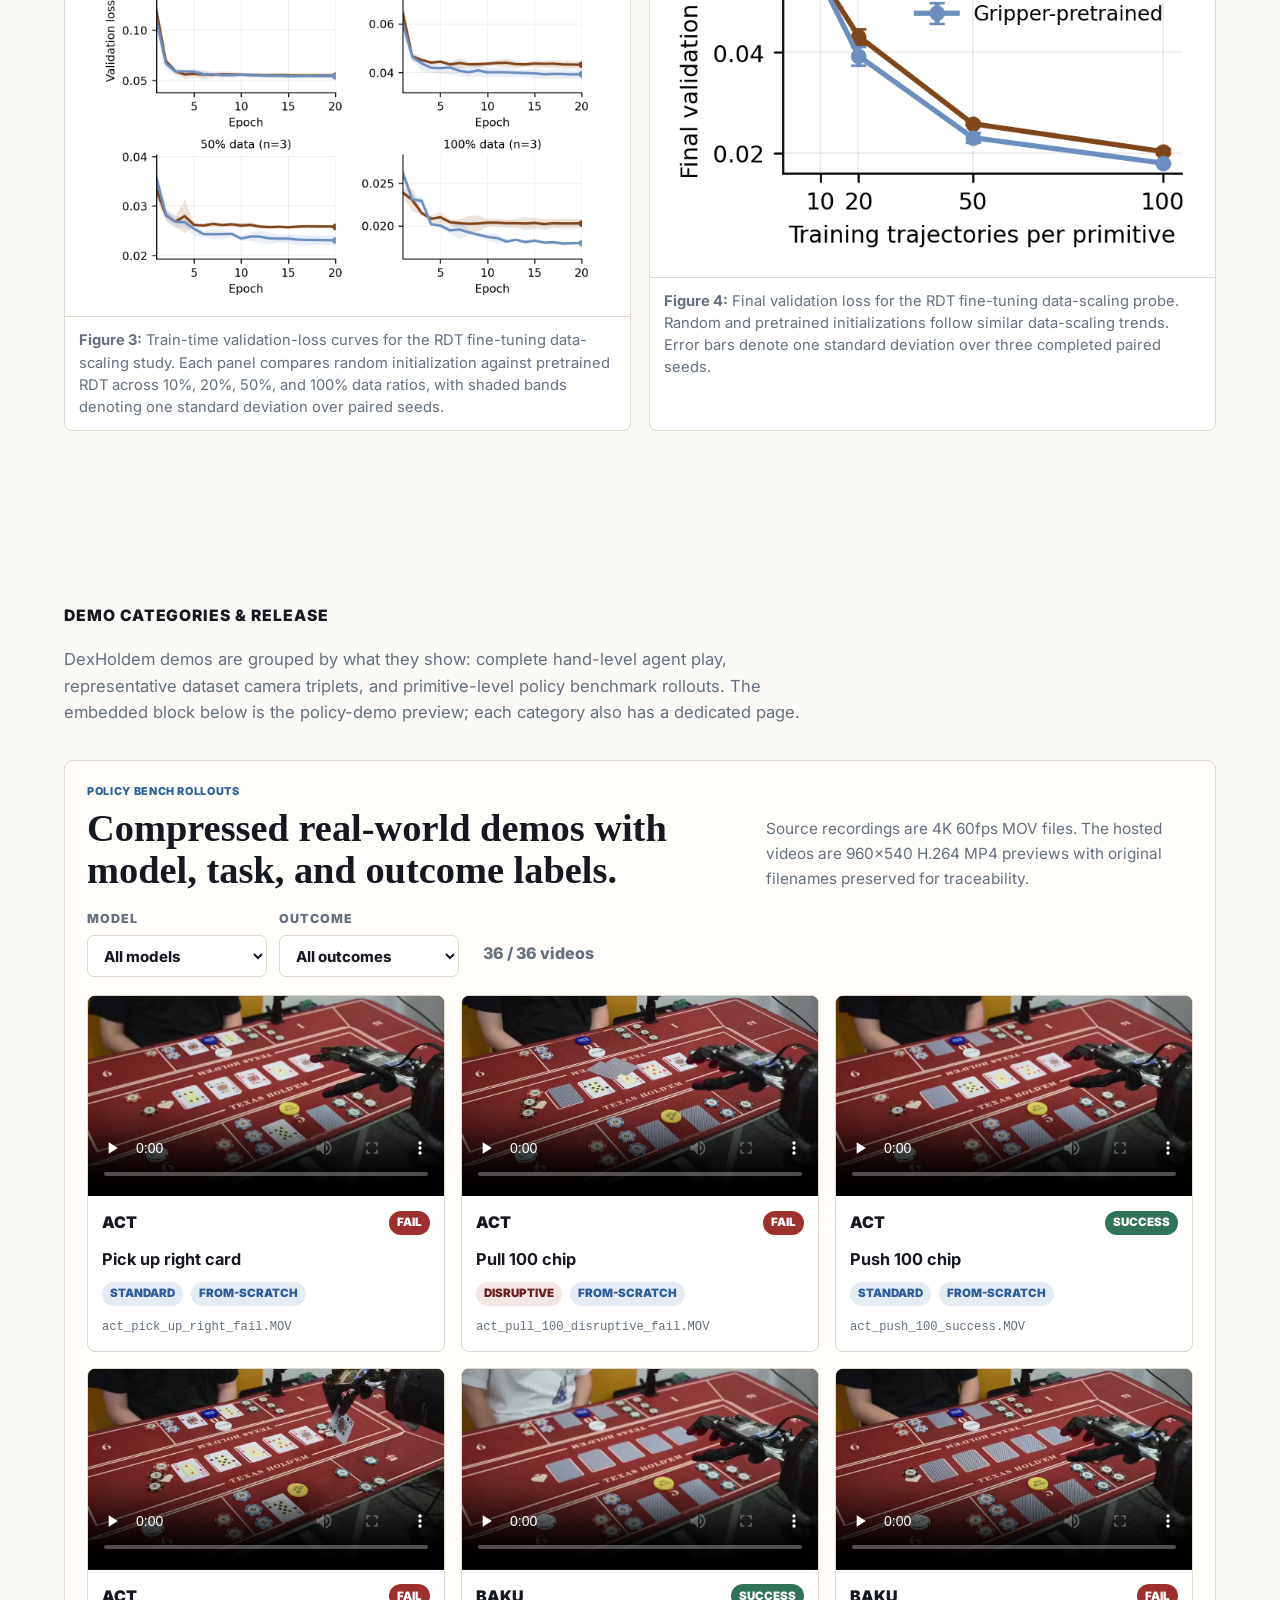
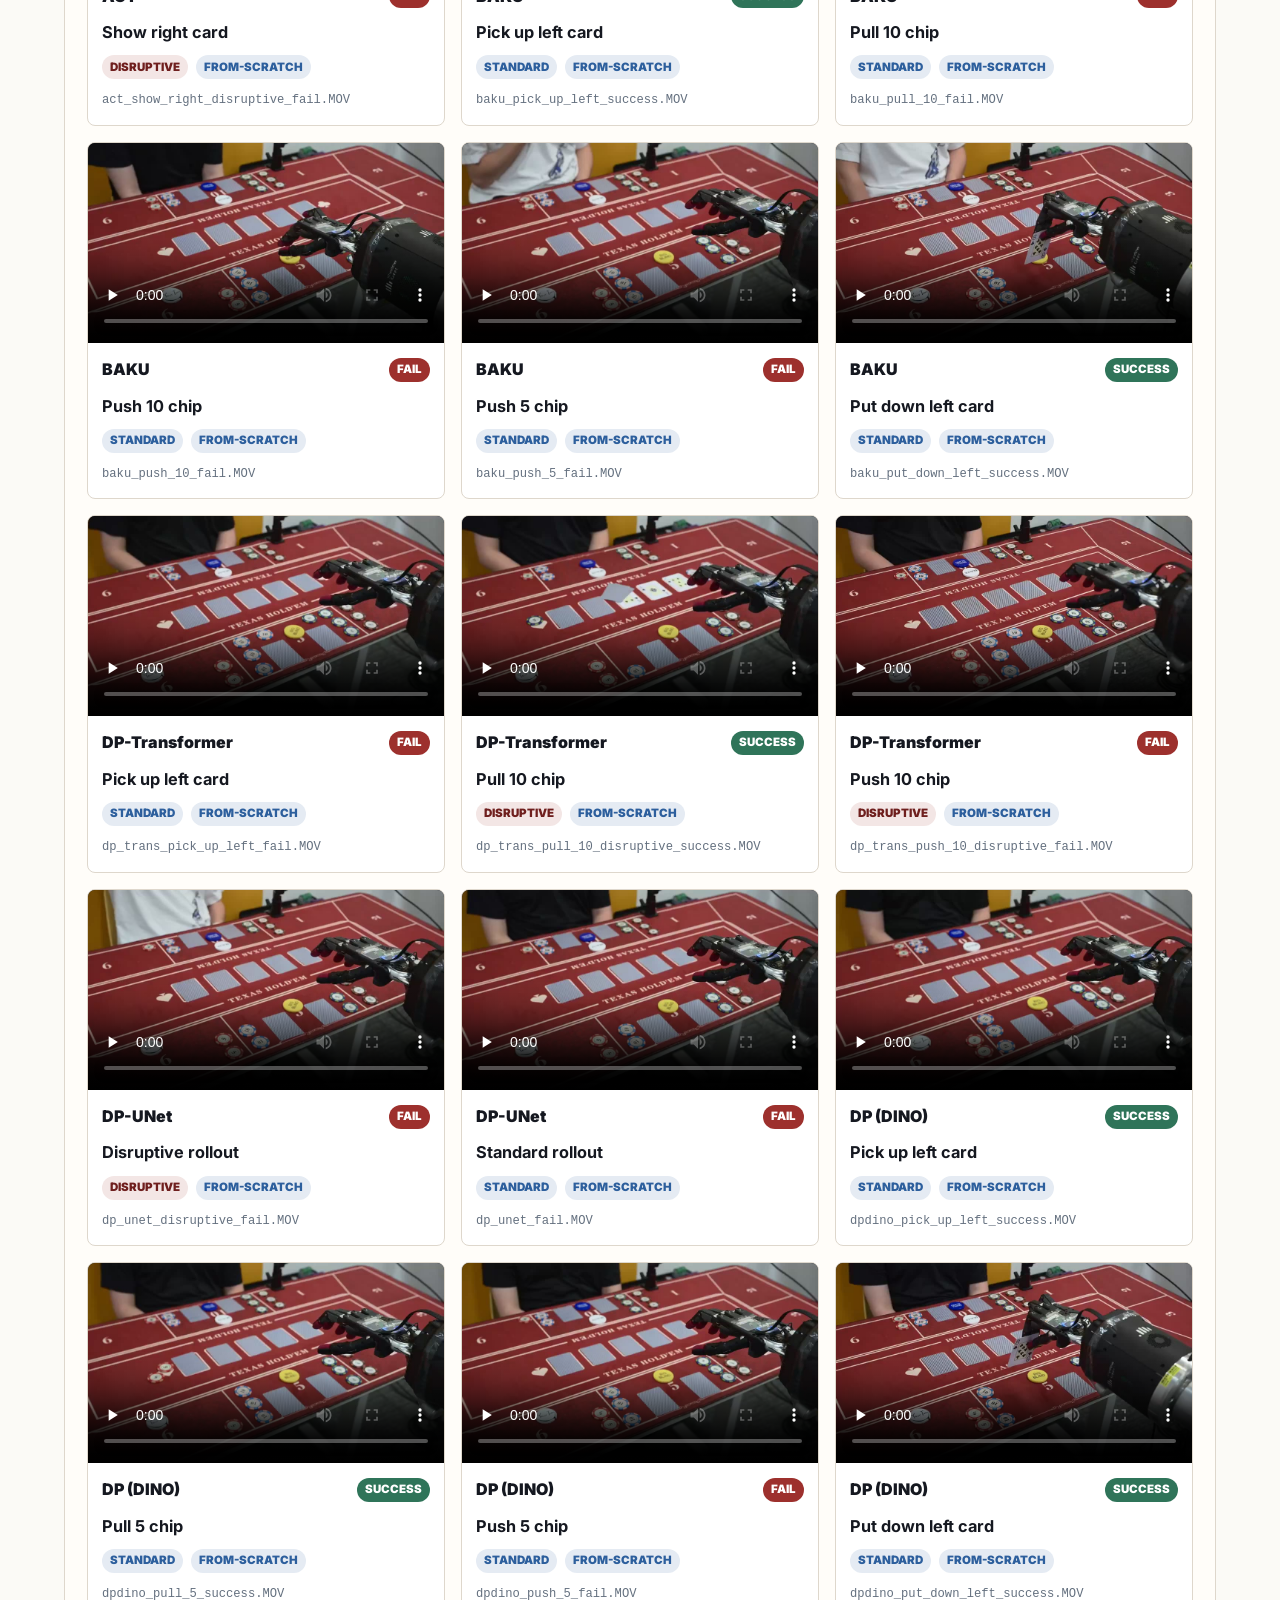
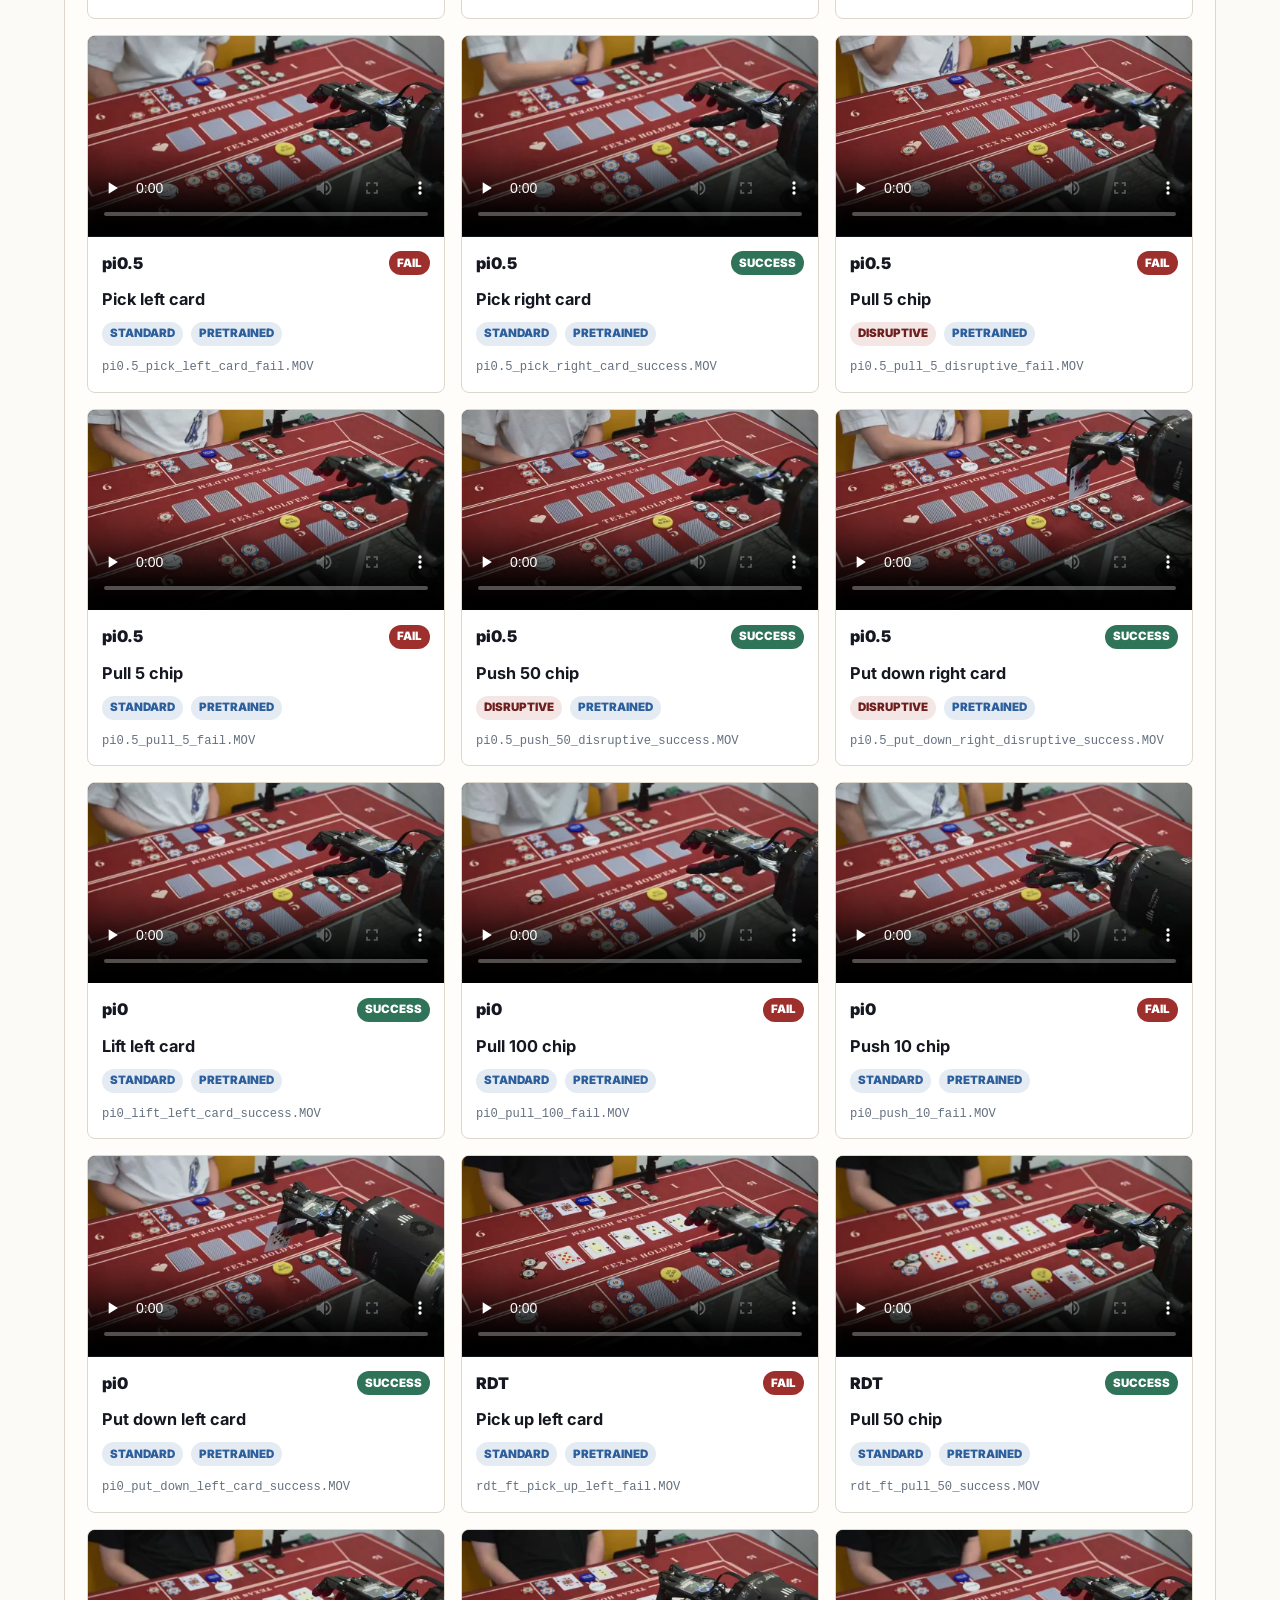
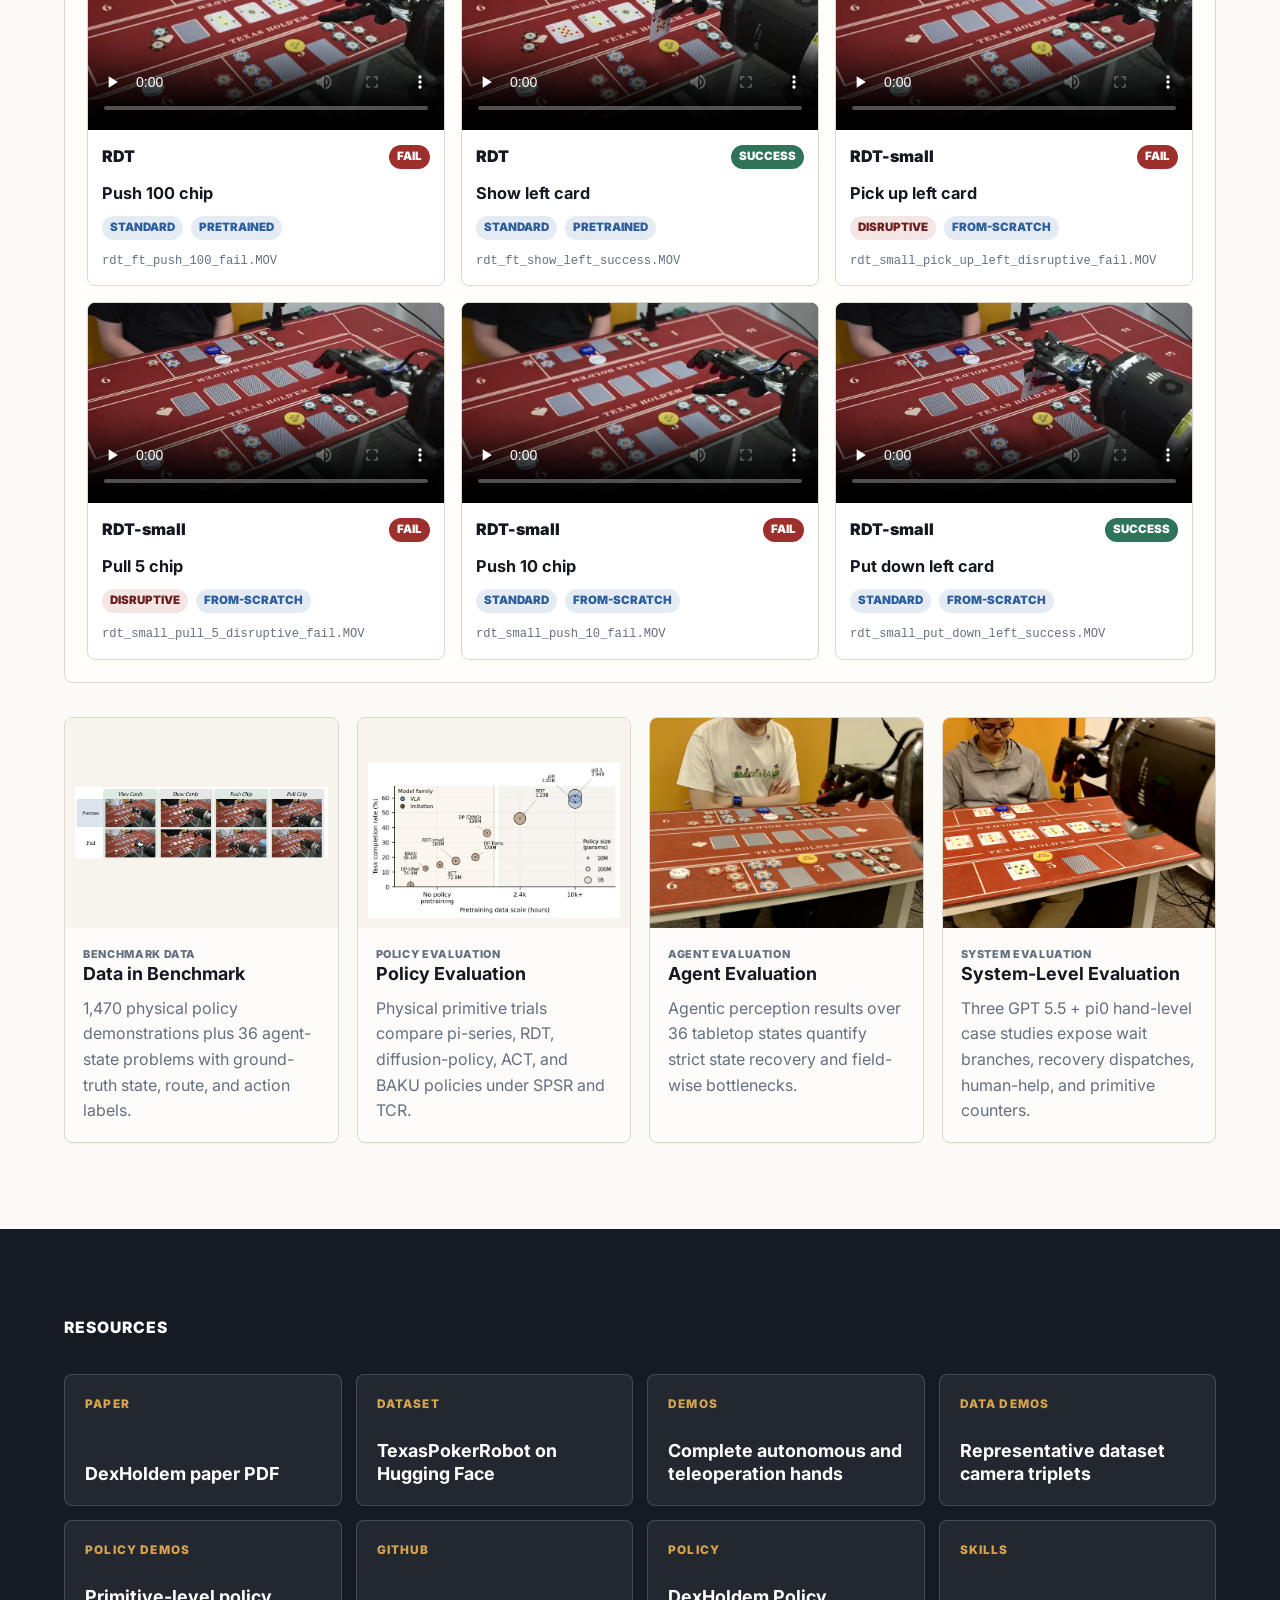
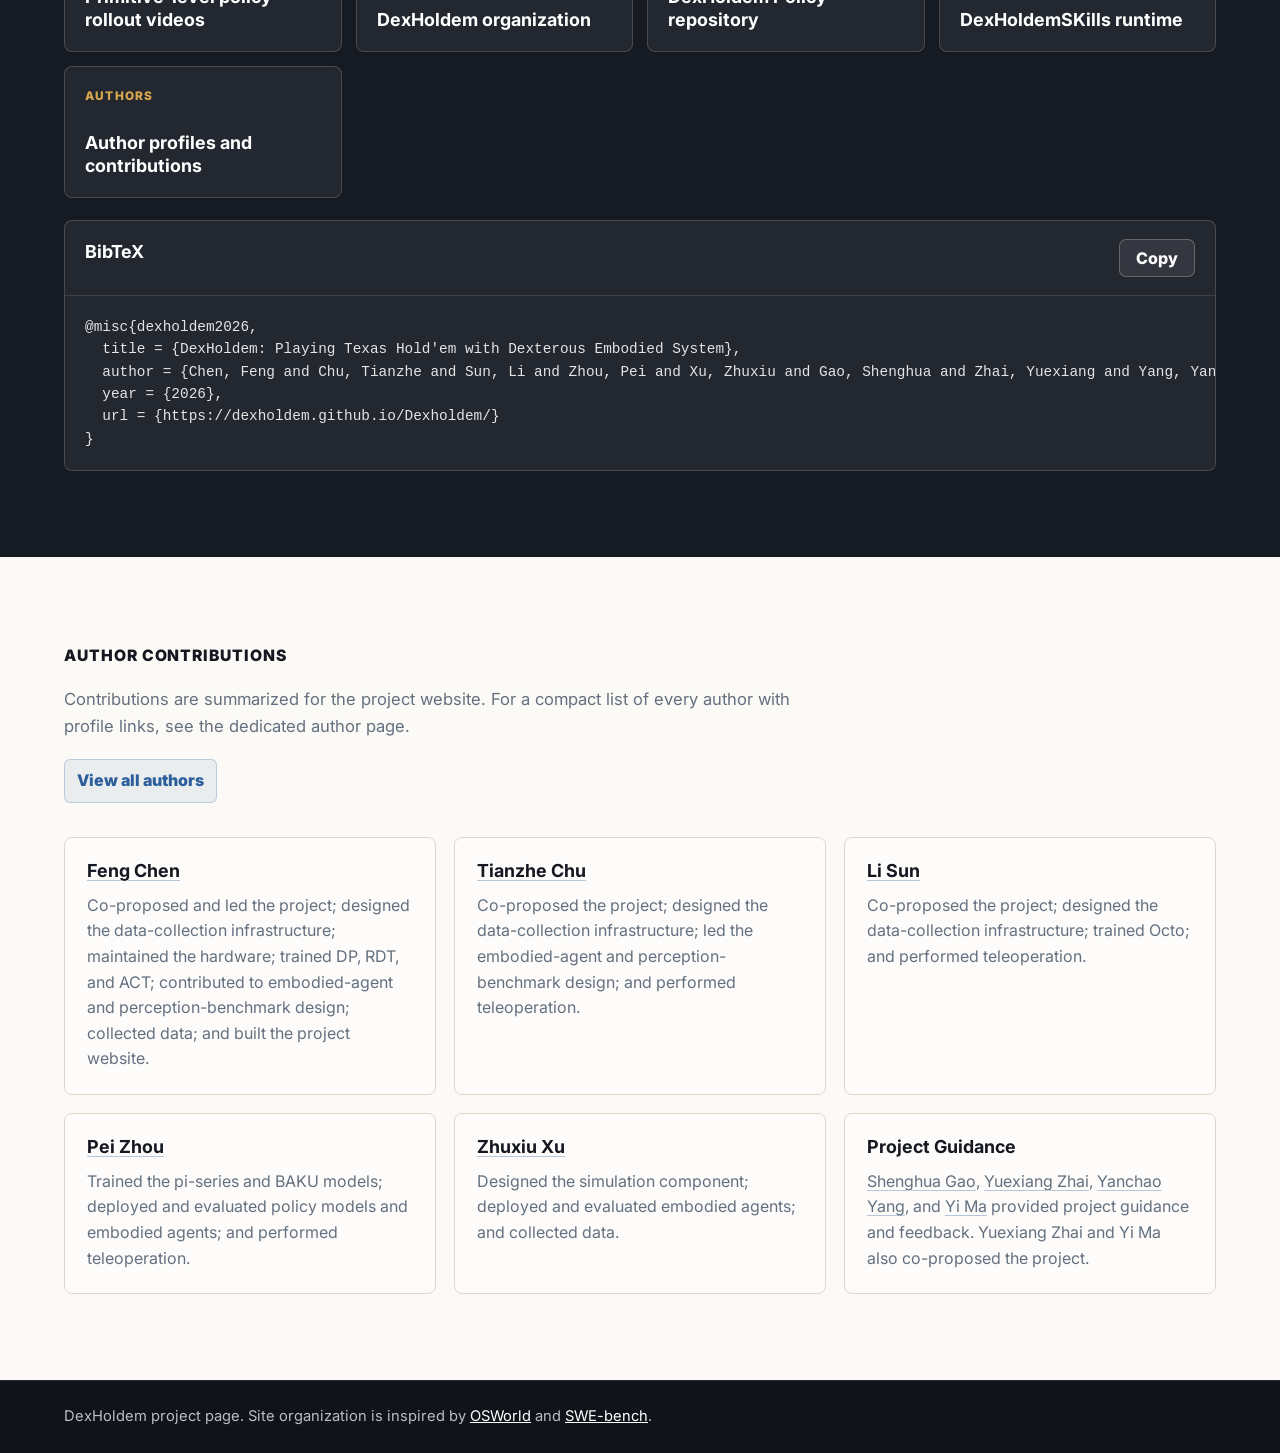
==== commit acfd8af2: "Add floating one-minute demo video" ====
--- a/index.html
+++ b/index.html
@@ -18,7 +18,7 @@
     <link rel="preconnect" href="https://fonts.googleapis.com">
     <link rel="preconnect" href="https://fonts.gstatic.com" crossorigin>
     <link rel="stylesheet" href="https://fonts.googleapis.com/css2?family=Inter:wght@400;600;700;800;850;900&display=swap">
-    <link rel="stylesheet" href="styles.css?v=20260518-demo-platforms">
+    <link rel="stylesheet" href="styles.css?v=20260519-scroll-demo">
   </head>
   <body id="top">
     <a class="skip-link" href="#main-content">Skip to content</a>
@@ -87,6 +87,29 @@
             <dt>system-level case studies</dt>
           </div>
         </dl>
+      </section>
+
+      <section class="section demo-video-section" id="overview-demo" aria-label="One-Minute Demo">
+        <div class="section-heading demo-video-heading">
+          <p class="eyebrow">One-Minute Demo</p>
+        </div>
+        <div class="demo-video-stage" data-scroll-demo-stage>
+          <div class="scroll-demo-shell" data-scroll-demo-shell>
+            <video
+              class="scroll-demo-video"
+              autoplay
+              muted
+              loop
+              playsinline
+              controls
+              preload="metadata"
+              aria-label="DexHoldem one-minute demo video"
+            >
+              <source src="assets/videos/one-minute-demo.mp4" type="video/mp4">
+              Your browser does not support the video tag.
+            </video>
+          </div>
+        </div>
       </section>
 
       <section class="section tight" id="abstract">
@@ -762,6 +785,6 @@
 
     <script src="layout.js"></script>
     <script src="agent-demos.js"></script>
-    <script src="script.js"></script>
+    <script src="script.js?v=20260519-scroll-demo"></script>
   </body>
 </html>
--- a/styles.css
+++ b/styles.css
@@ -420,6 +420,52 @@
   font-weight: normal;
 }
 
+.section.demo-video-section {
+  padding-top: clamp(24px, 4vw, 44px);
+  padding-bottom: clamp(24px, 4vw, 44px);
+  background:
+    linear-gradient(180deg, #fffdf9 0%, rgba(251, 250, 246, 0.96) 100%);
+}
+
+.section-heading.demo-video-heading {
+  margin-bottom: 12px;
+}
+
+.demo-video-stage {
+  position: relative;
+  width: min(1180px, 100%);
+  aspect-ratio: 16 / 9;
+}
+
+.scroll-demo-shell {
+  position: absolute;
+  inset: 0;
+  overflow: hidden;
+  background: #11151c;
+  border: 1px solid rgba(38, 43, 52, 0.18);
+  border-radius: 8px;
+  box-shadow: var(--shadow);
+  transform-origin: right bottom;
+}
+
+.scroll-demo-shell.is-floating {
+  position: fixed;
+  inset: auto clamp(18px, 2vw, 32px) clamp(18px, 2vw, 32px) auto;
+  z-index: 28;
+  width: min(360px, calc(100vw - 32px));
+  aspect-ratio: 16 / 9;
+  border-color: rgba(255, 255, 255, 0.32);
+  box-shadow: 0 22px 60px rgba(20, 24, 32, 0.28);
+}
+
+.scroll-demo-video {
+  display: block;
+  width: 100%;
+  height: 100%;
+  background: #11151c;
+  object-fit: cover;
+}
+
 .teaser-figure {
   width: min(1180px, 100%);
   margin: 34px 0 clamp(24px, 4vw, 38px);
@@ -440,7 +486,7 @@
 }
 
 .section {
-  padding: clamp(68px, 9vw, 112px) clamp(20px, 5vw, 72px);
+  padding: clamp(54px, 7vw, 86px) clamp(20px, 5vw, 72px);
 }
 
 .section.tight {
@@ -2224,6 +2270,7 @@
 .layout-wide .hero-content,
 .layout-wide .hero-metrics,
 .layout-wide .section-heading,
+.layout-wide .demo-video-stage,
 .layout-wide .teaser-figure,
 .layout-wide .abstract-body,
 .layout-wide .feature-grid,
@@ -2331,6 +2378,7 @@
 .layout-mobile .hero-content,
 .layout-mobile .authors,
 .layout-mobile .section-heading,
+.layout-mobile .demo-video-stage,
 .layout-mobile .abstract-body,
 .layout-mobile .hero-metrics,
 .layout-mobile .title-tail {
@@ -2486,6 +2534,10 @@
     background-position: 24% top;
   }
 
+  .scroll-demo-shell.is-floating {
+    width: min(320px, calc(100vw - 36px));
+  }
+
   .hero-metrics,
   .split-panel,
   .asset-strip,
@@ -2546,9 +2598,16 @@
     padding: 168px 18px 34px;
   }
 
+  .scroll-demo-shell.is-floating {
+    right: 12px;
+    bottom: 12px;
+    width: min(280px, calc(100vw - 24px));
+  }
+
   .hero-content,
   .authors,
   .section-heading,
+  .demo-video-stage,
   .abstract-body,
   .hero-metrics {
     width: calc(100vw - 36px);
@@ -2711,9 +2770,14 @@
     padding: 158px 14px 30px;
   }
 
+  .scroll-demo-shell.is-floating {
+    width: min(250px, calc(100vw - 20px));
+  }
+
   .hero-content,
   .authors,
   .section-heading,
+  .demo-video-stage,
   .abstract-body,
   .hero-metrics,
   .hero-actions {
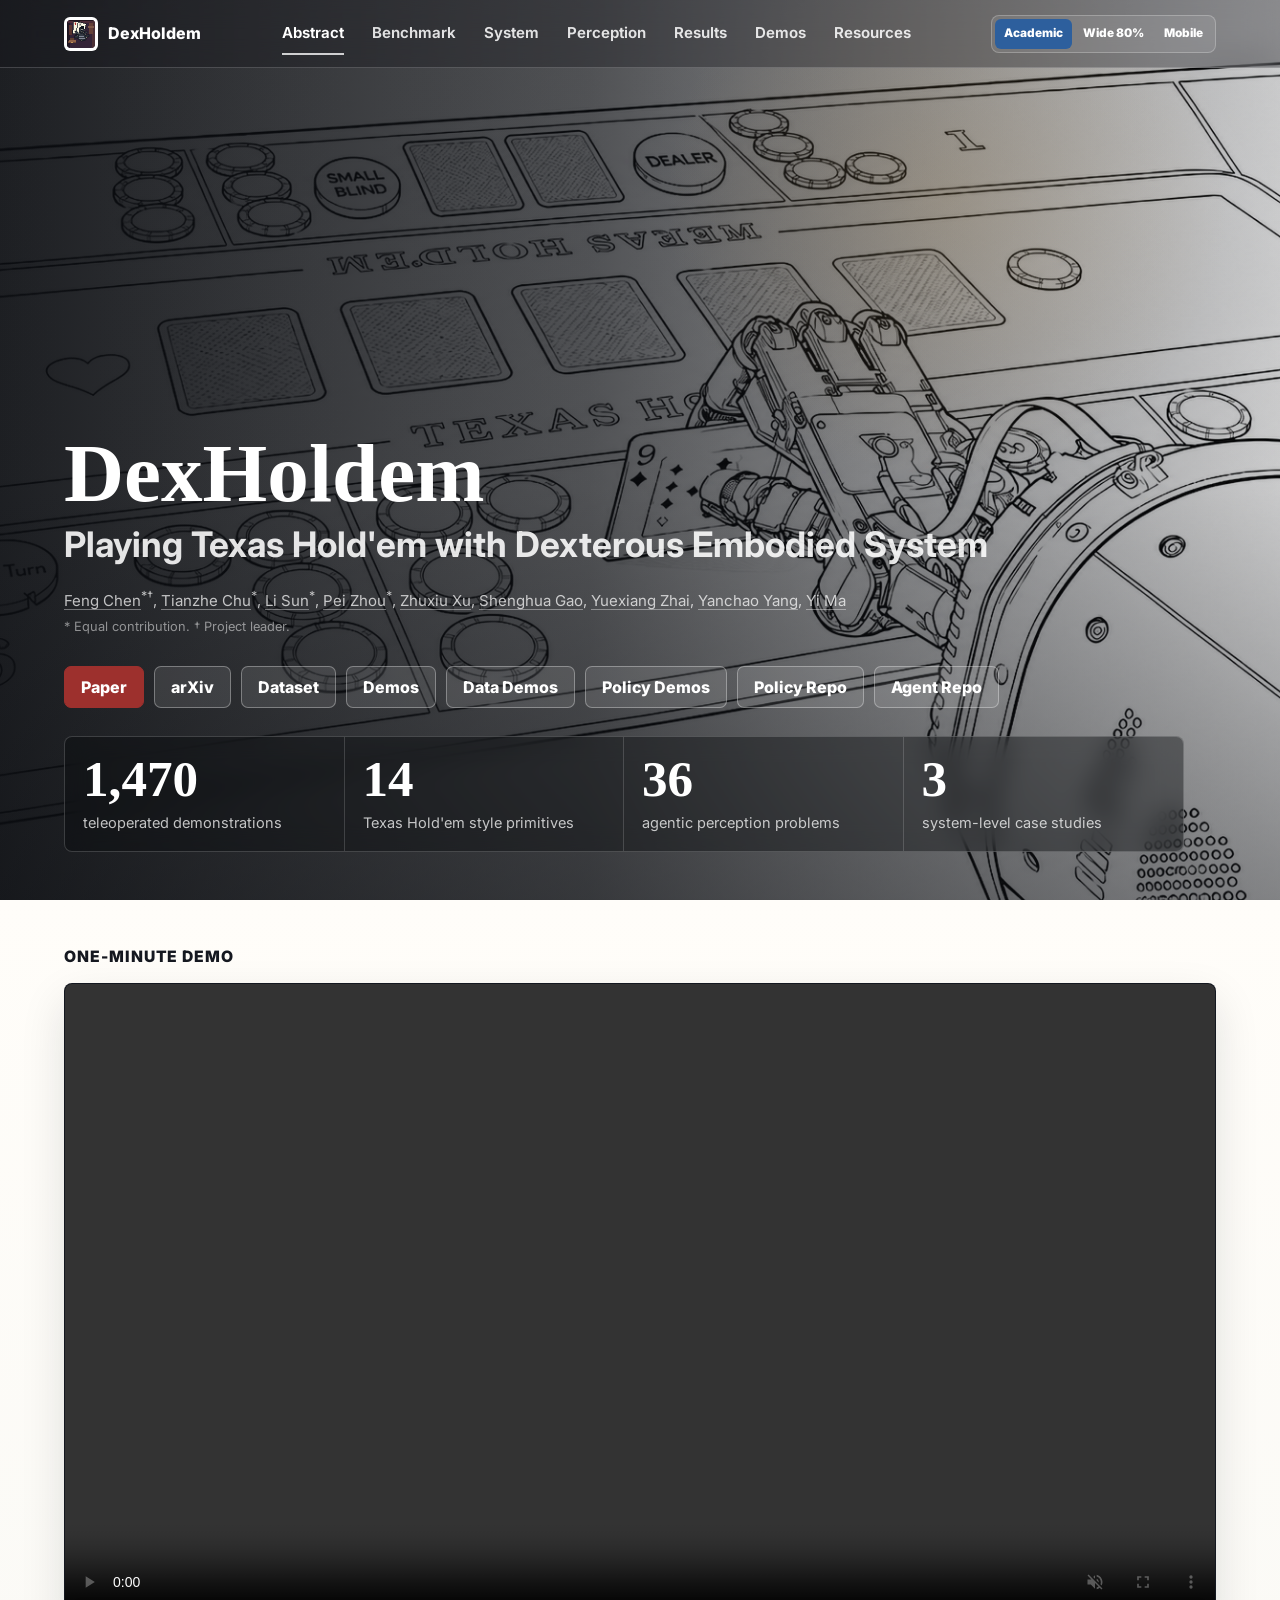
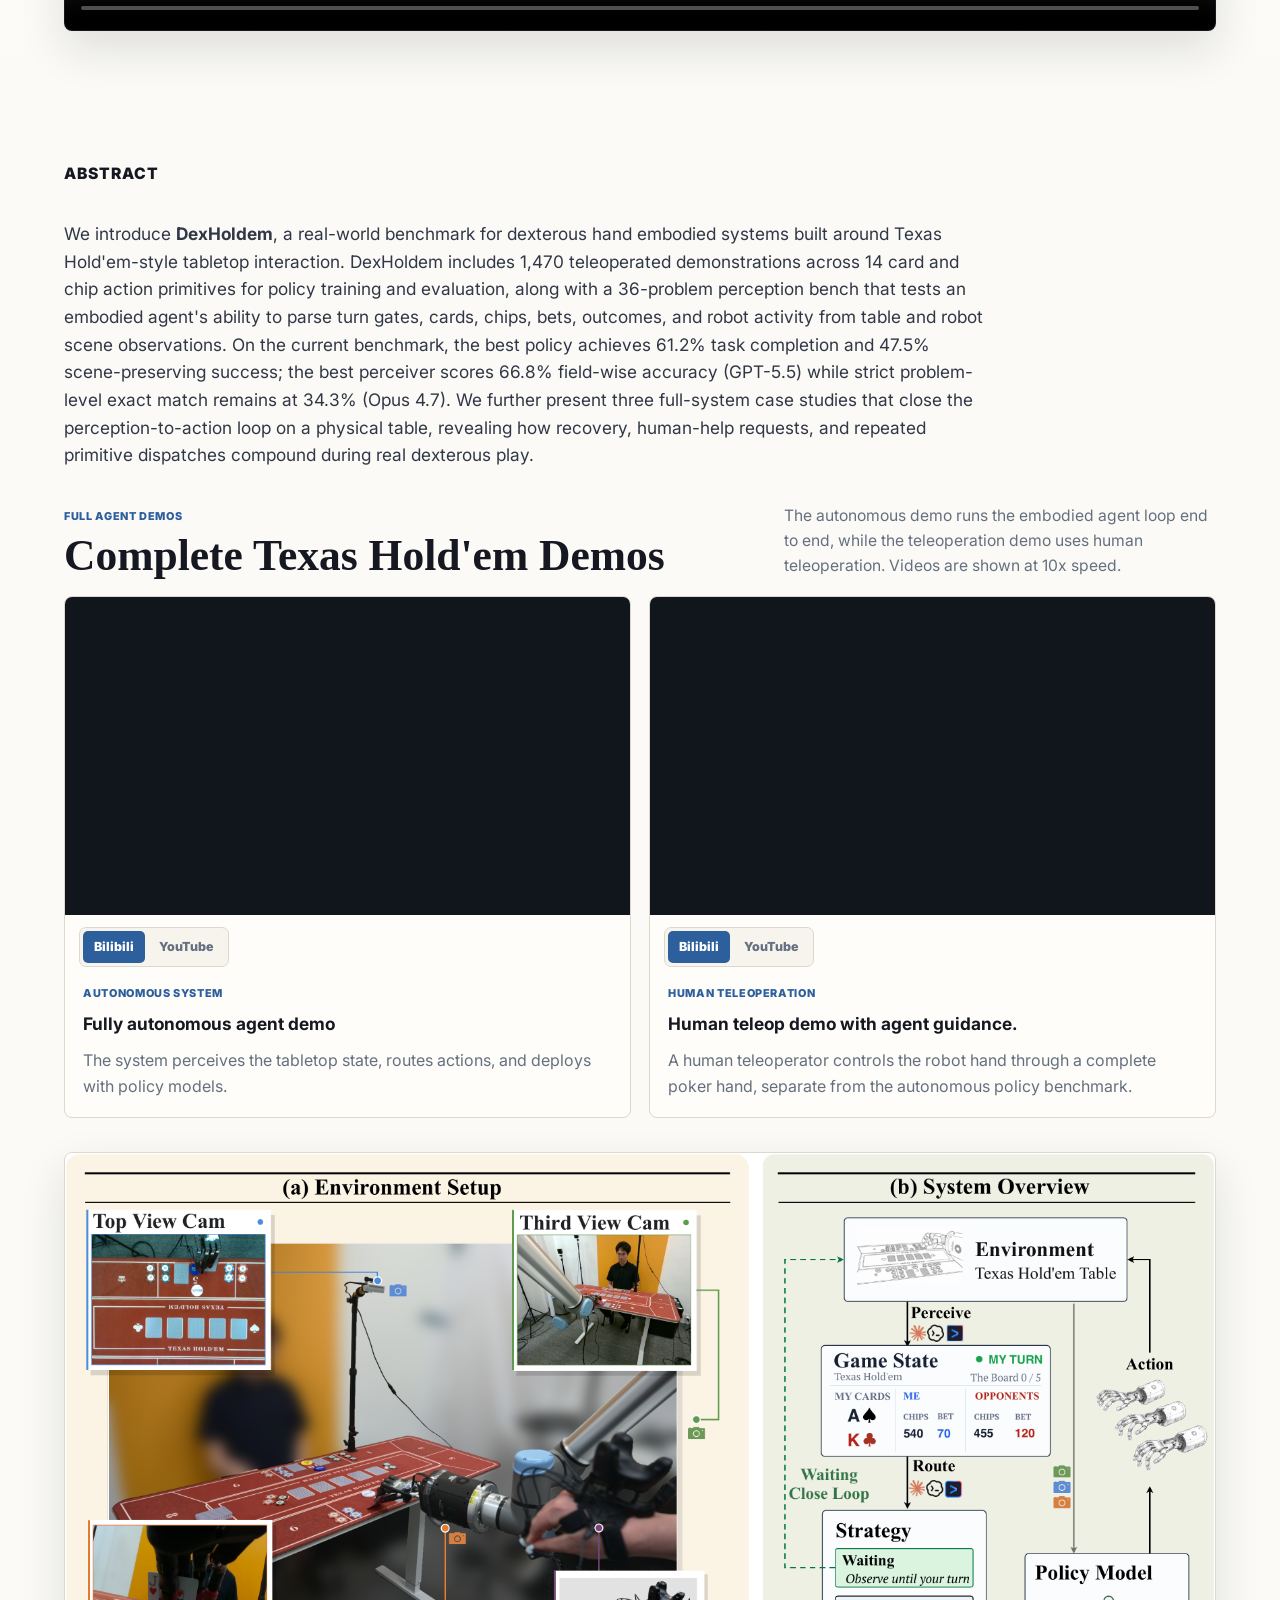
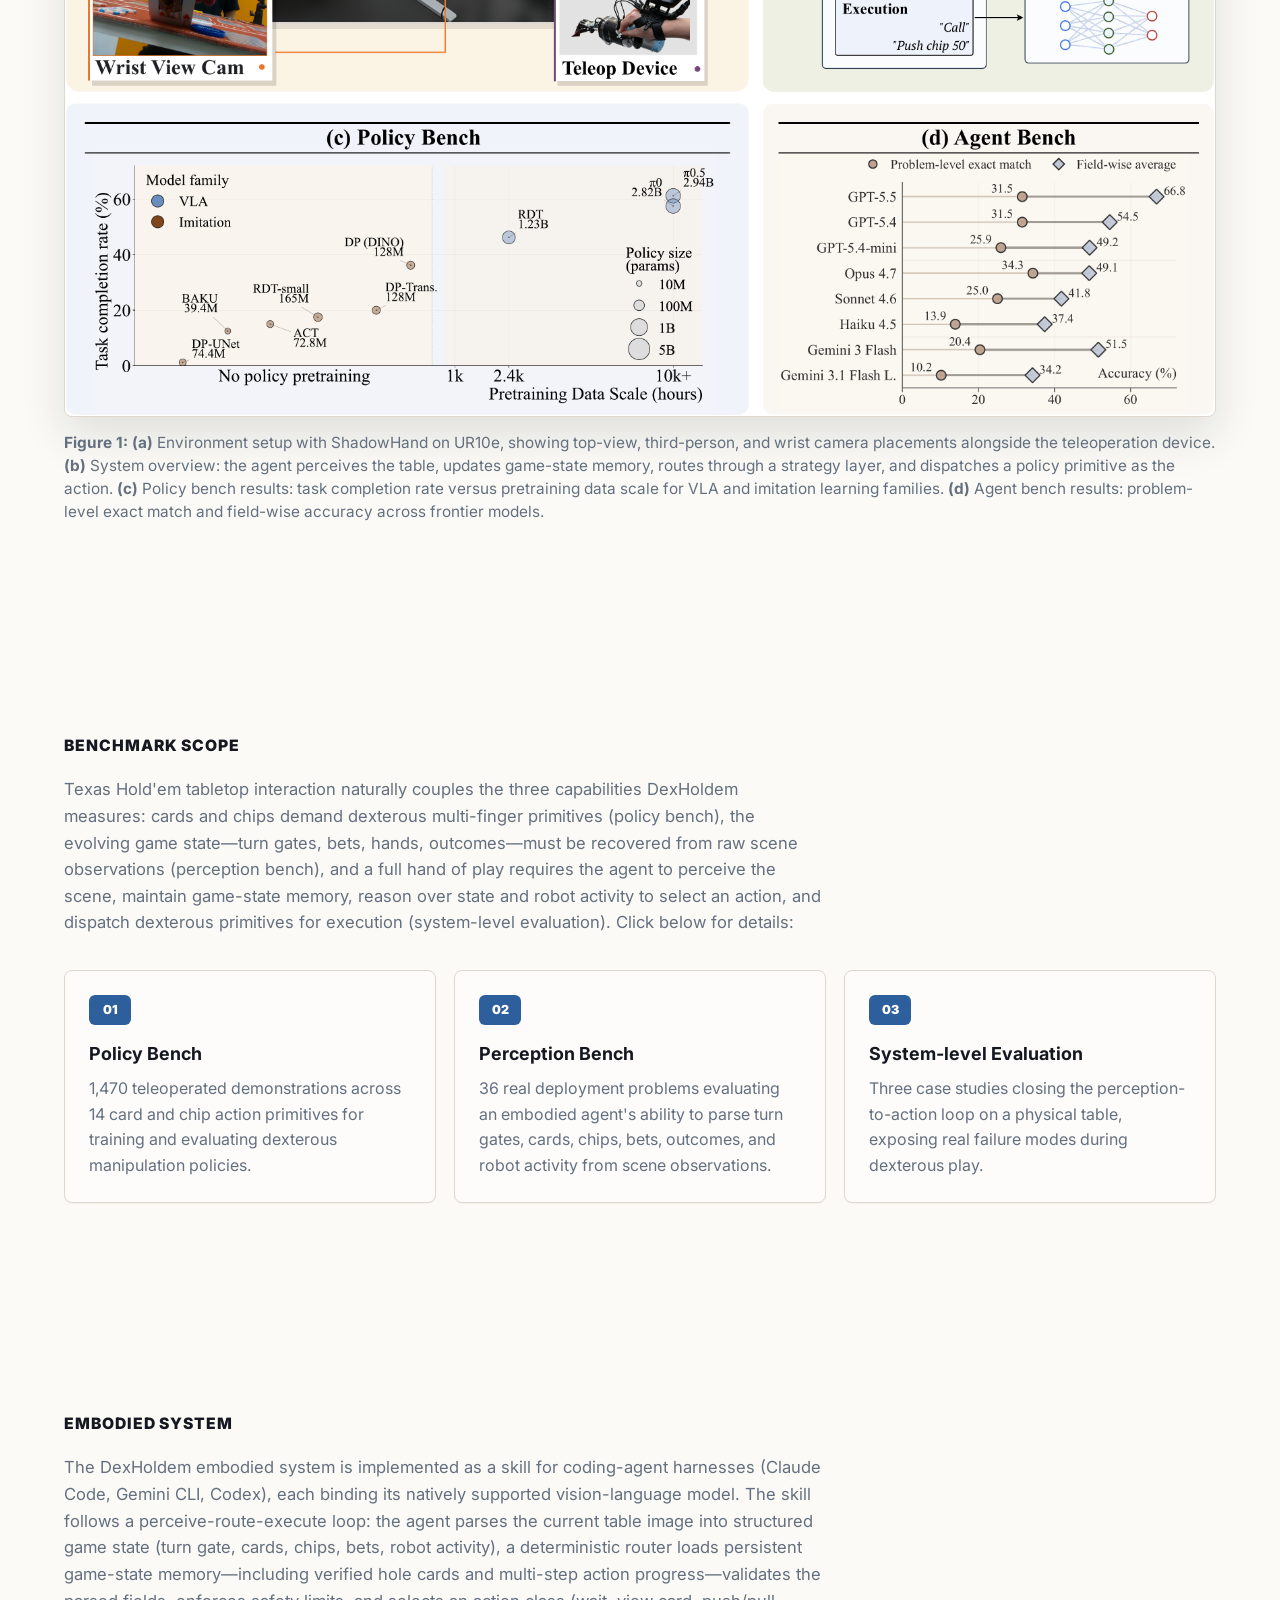
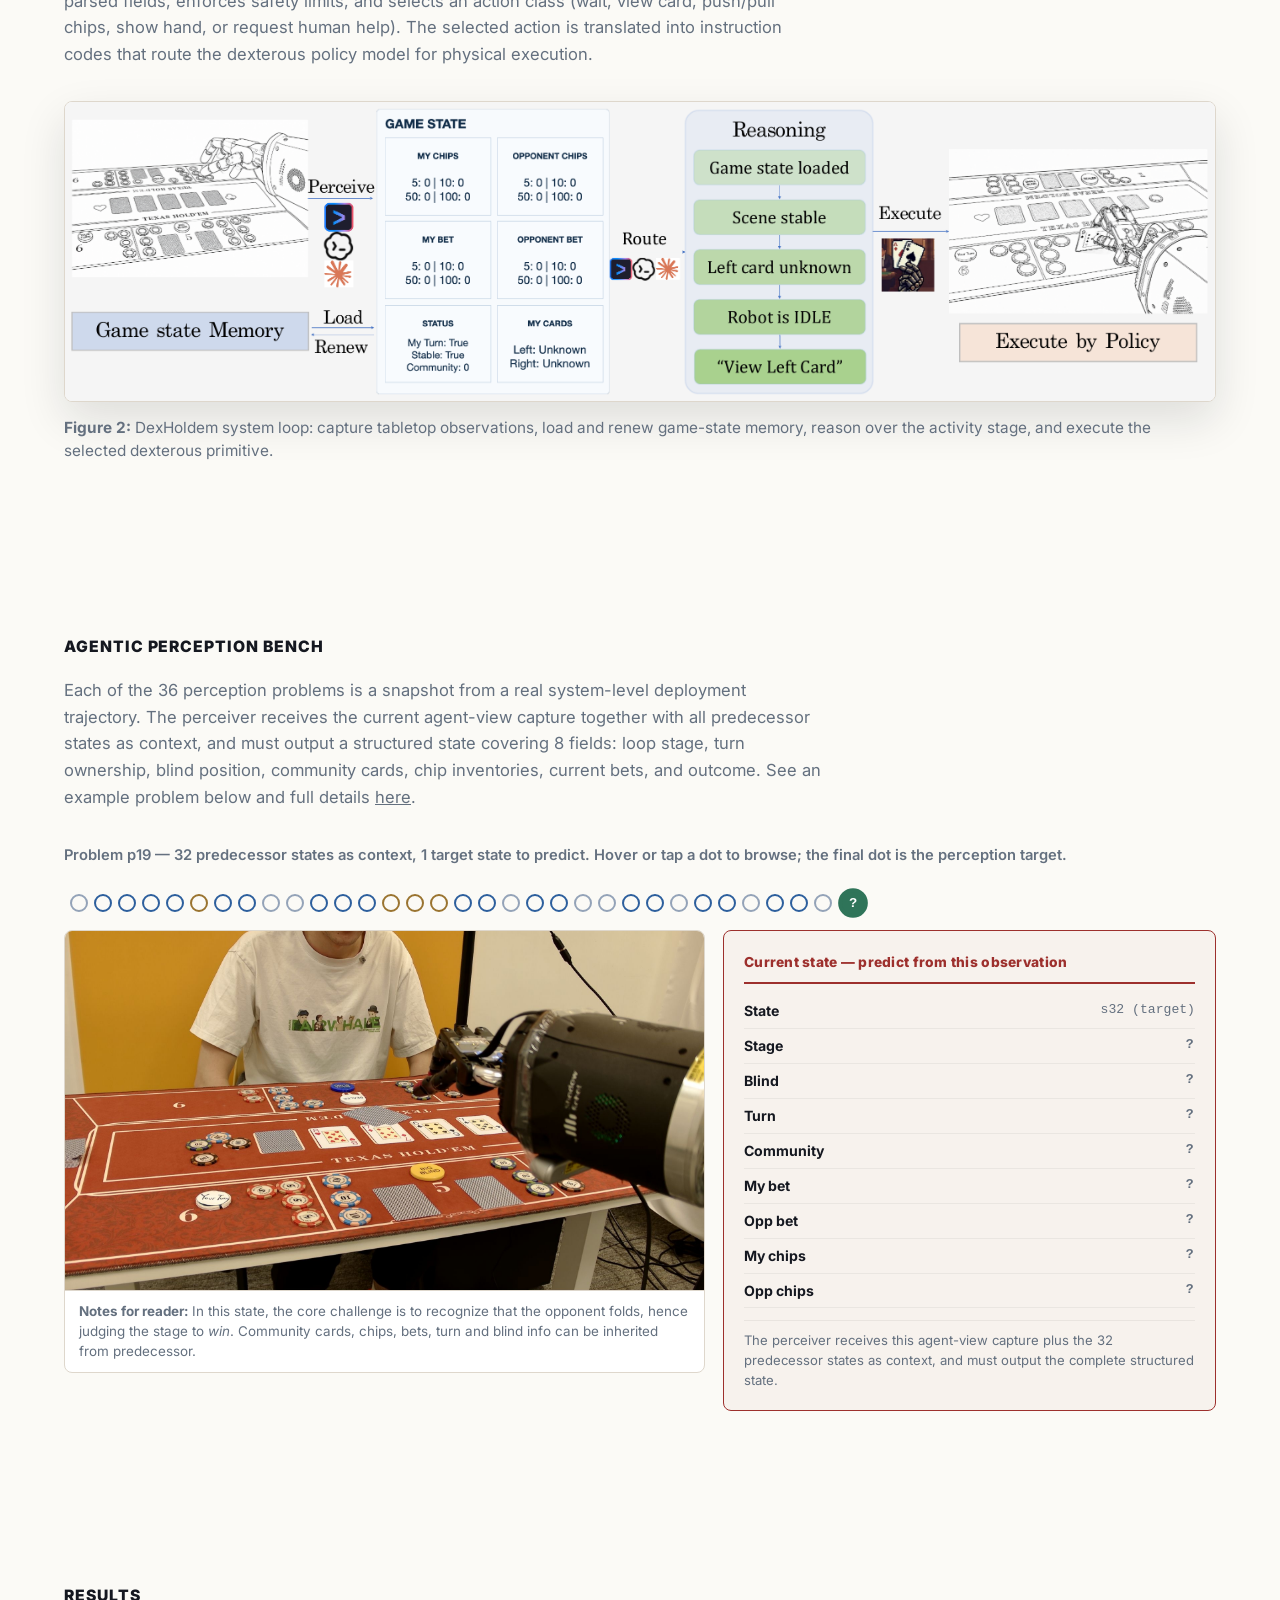
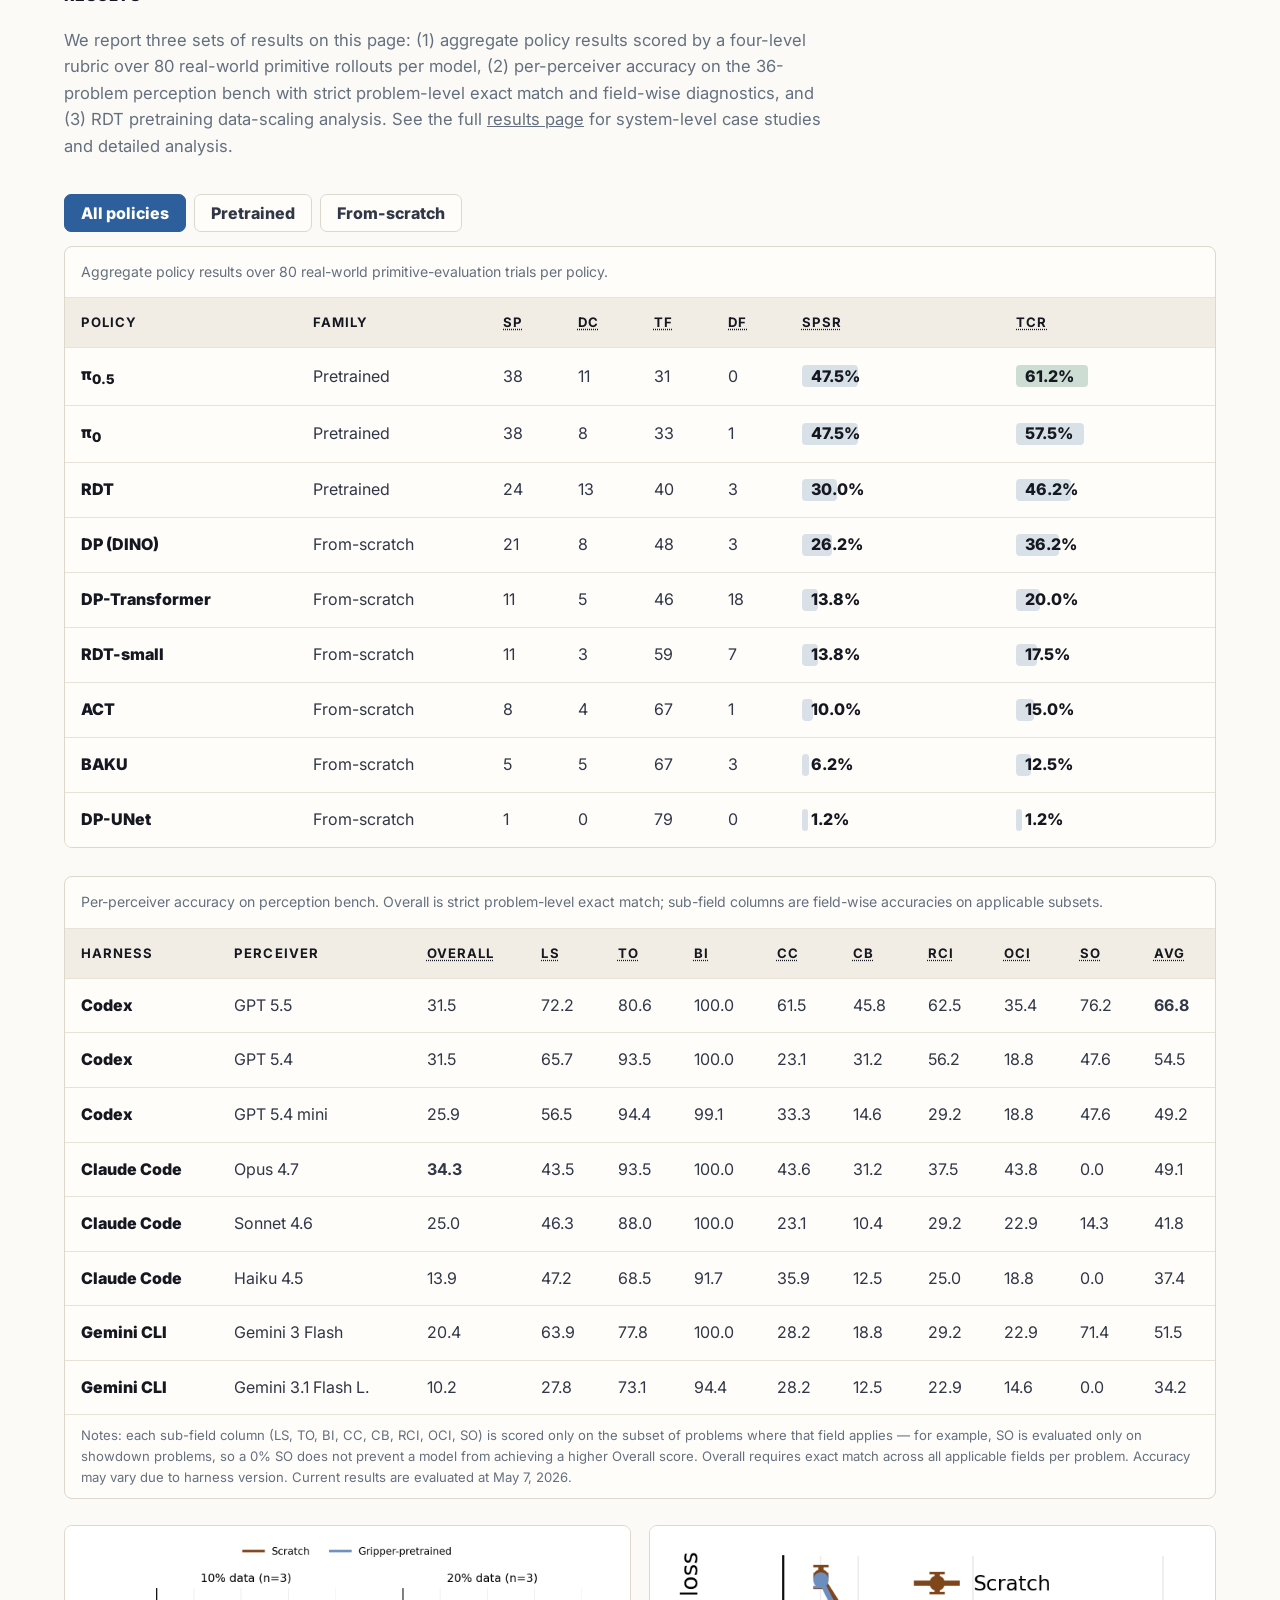
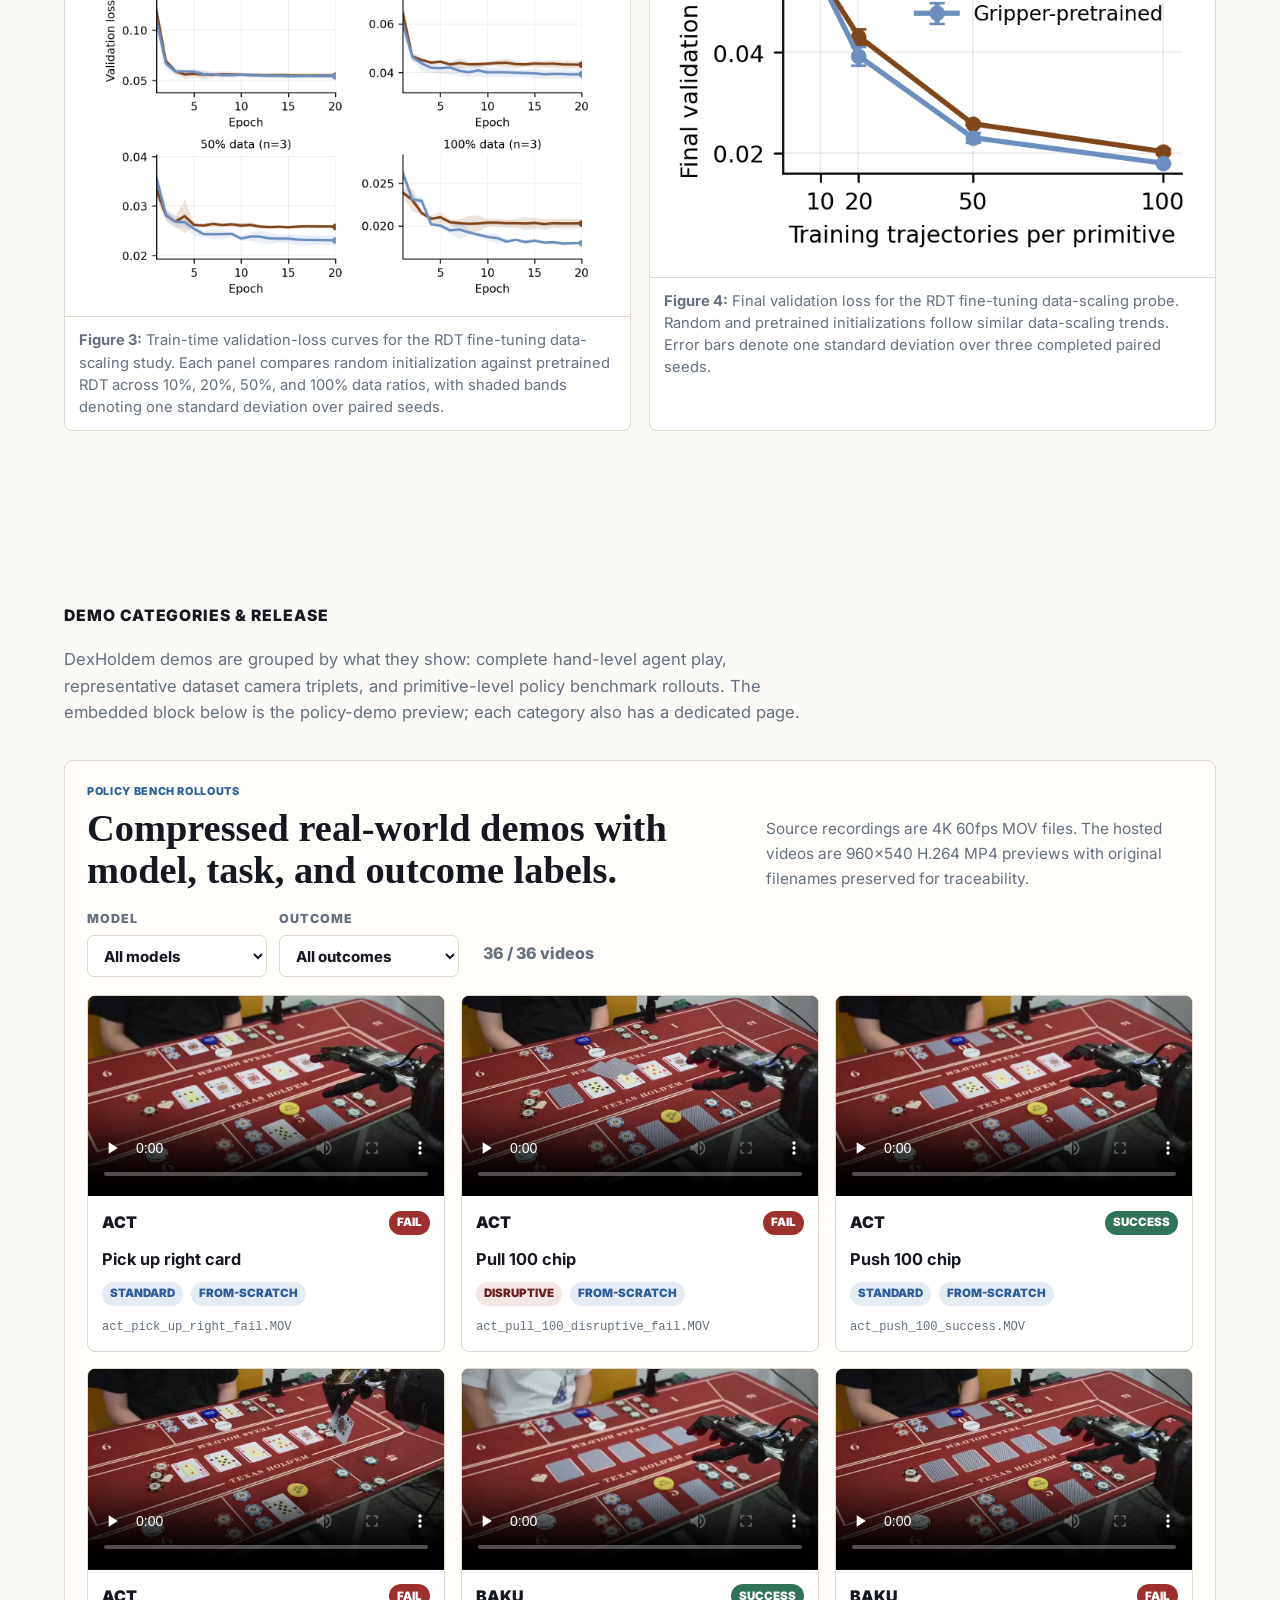
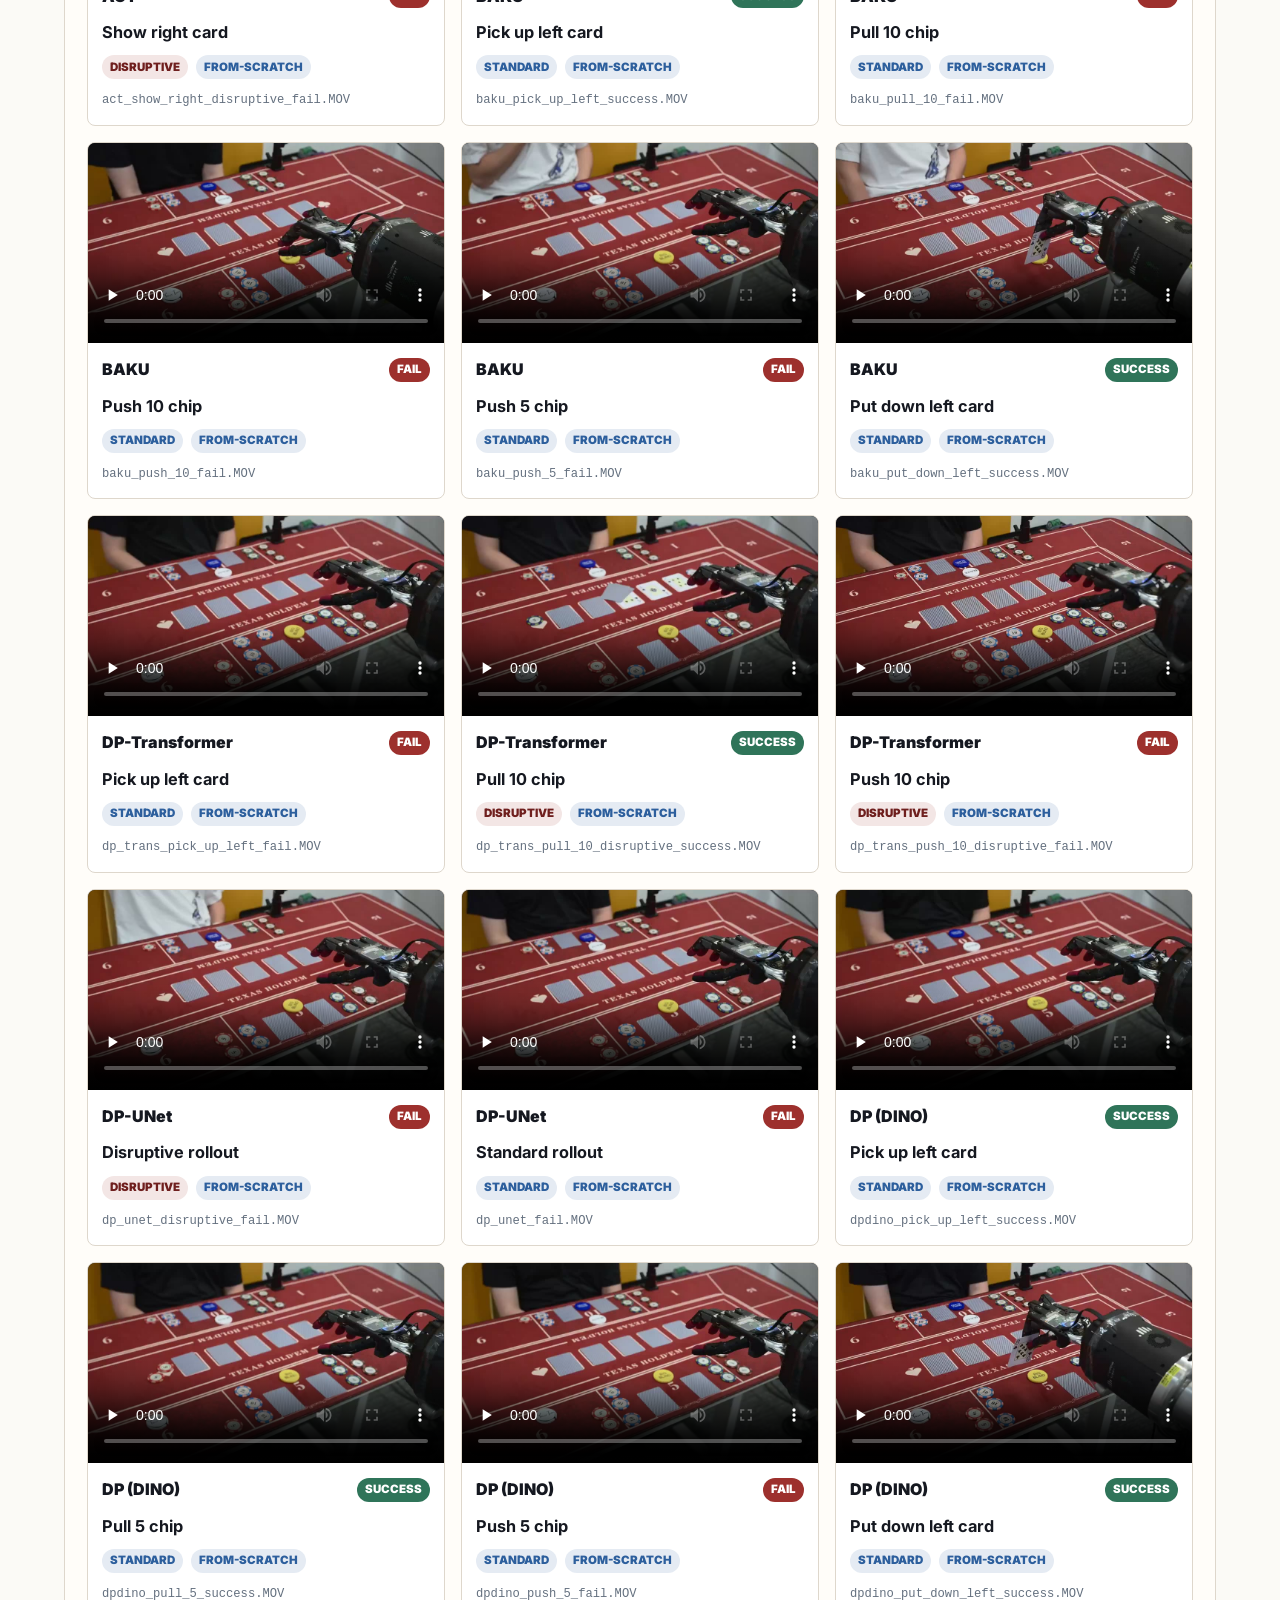
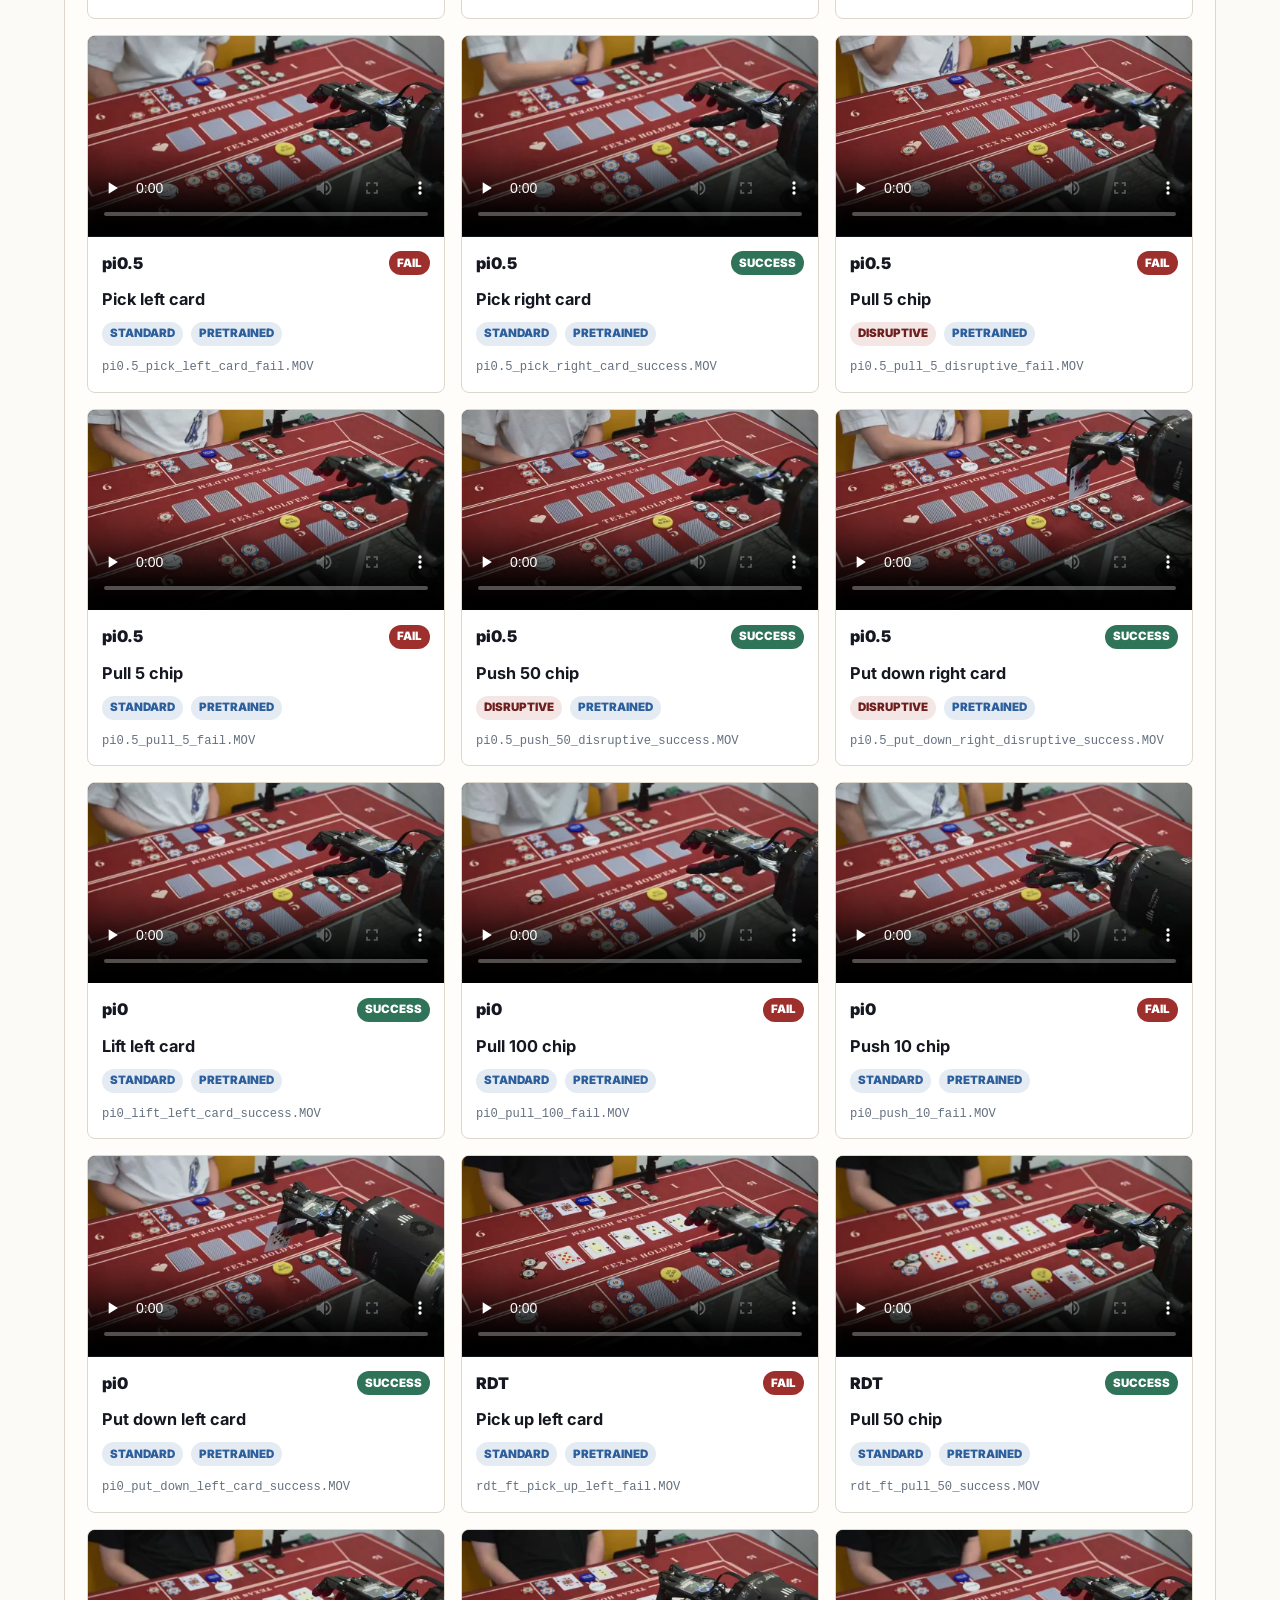
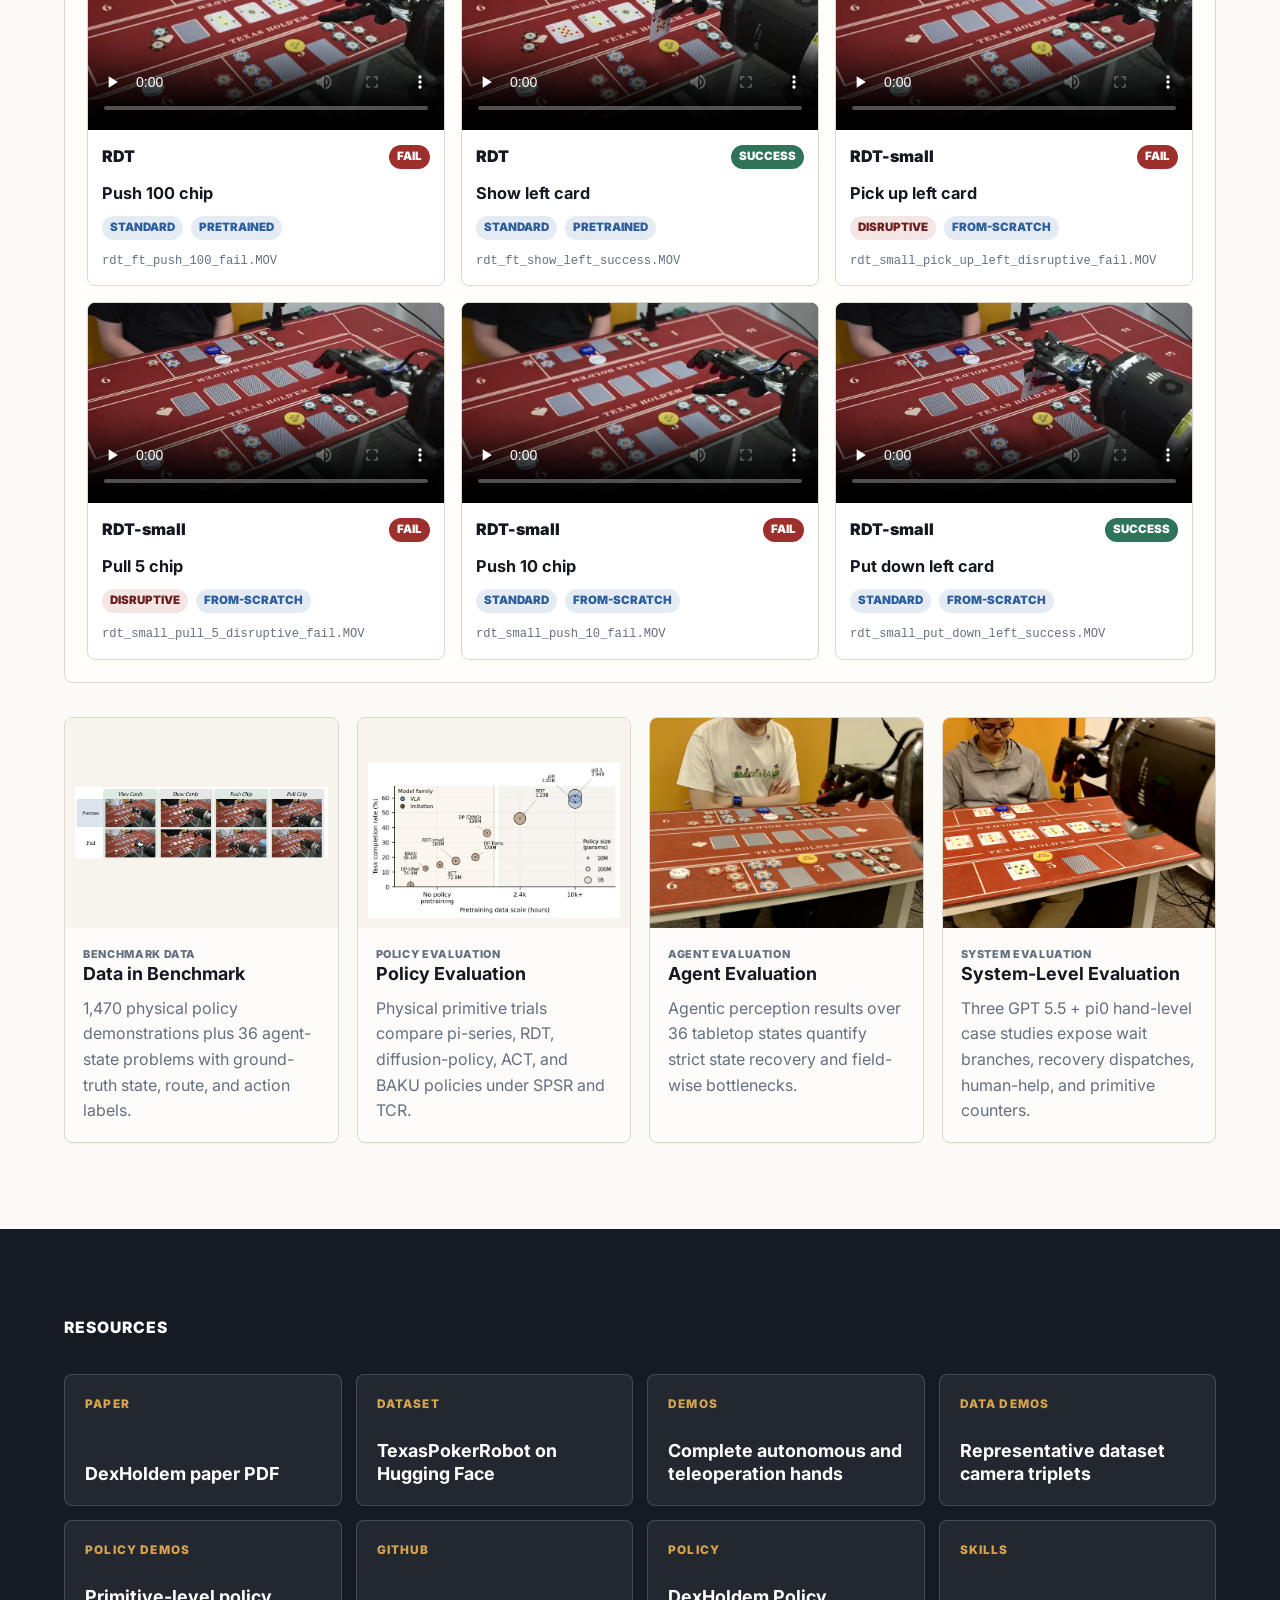
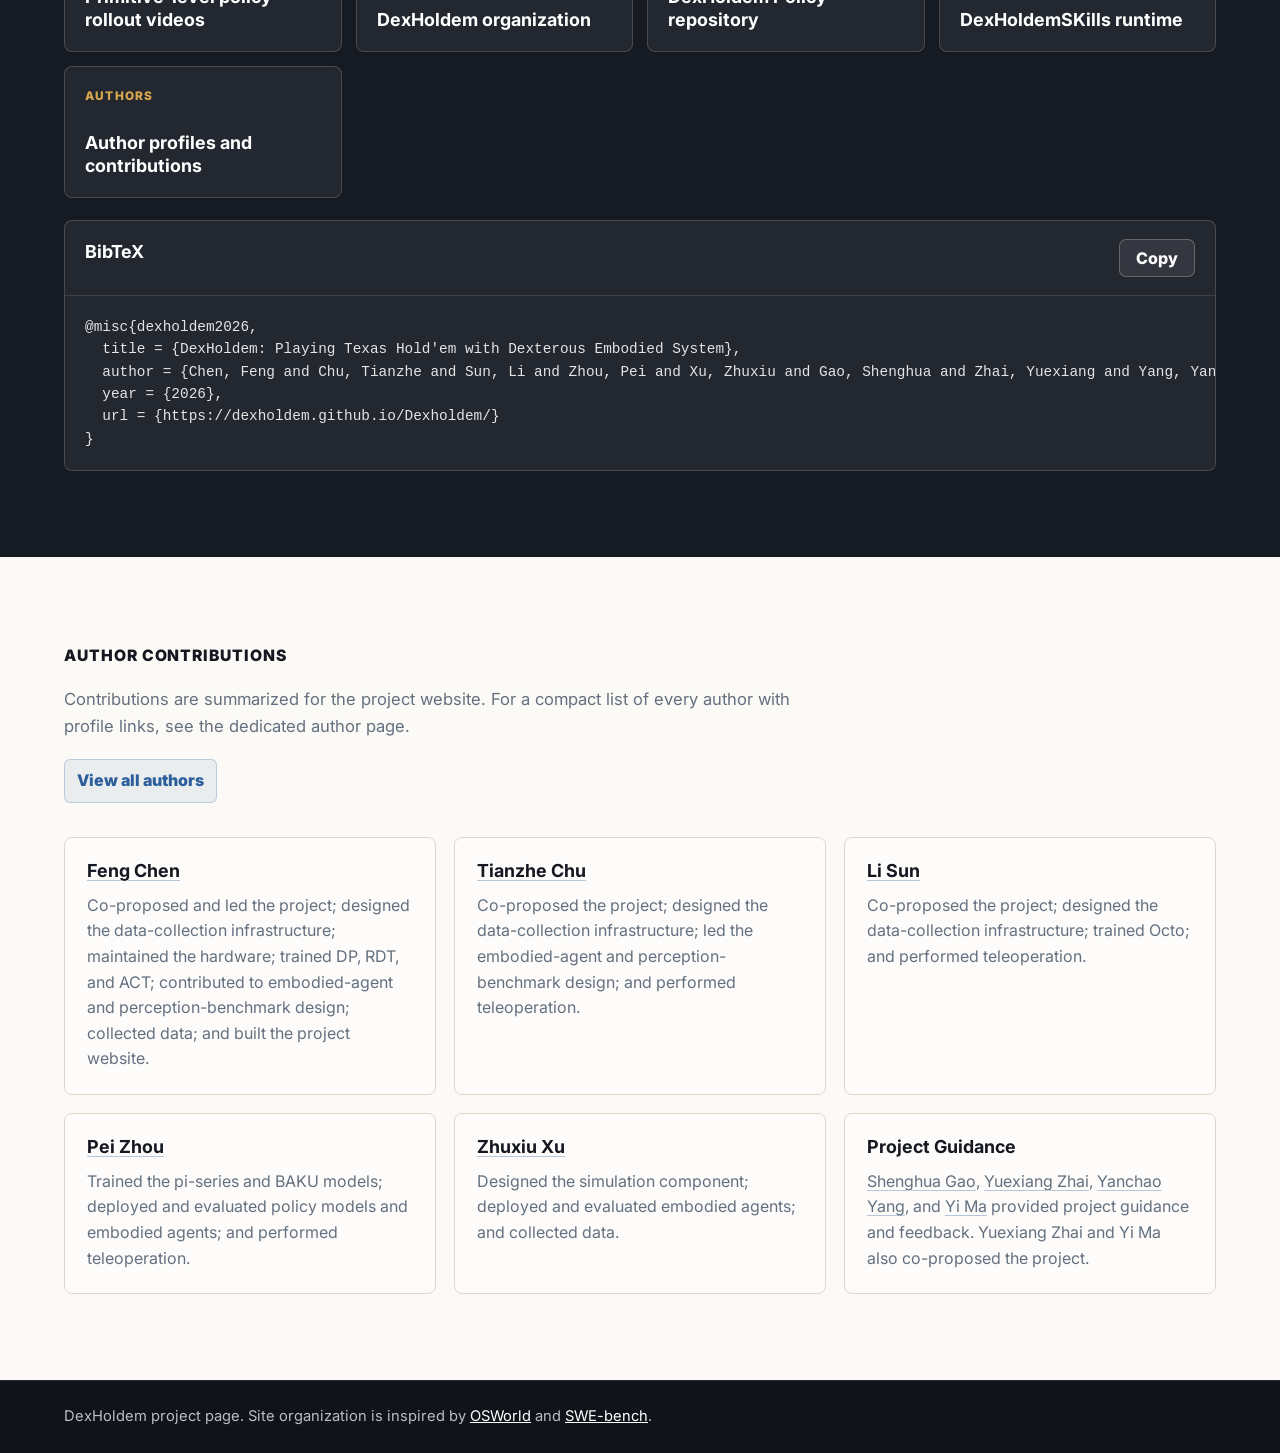
==== commit 75e8fd75: "Add arXiv link and update paper" ====
--- a/index.html
+++ b/index.html
@@ -60,6 +60,7 @@
 
           <div class="hero-actions" aria-label="Project links">
             <a class="button primary" href="assets/papers/paper.pdf">Paper</a>
+            <a class="button" href="https://arxiv.org/abs/2605.18727">arXiv</a>
             <a class="button" href="https://huggingface.co/datasets/Winniechen2002/TexasPokerRobot">Dataset</a>
             <a class="button" href="pages/demos.html">Demos</a>
             <a class="button" href="pages/data-demos.html">Data Demos</a>
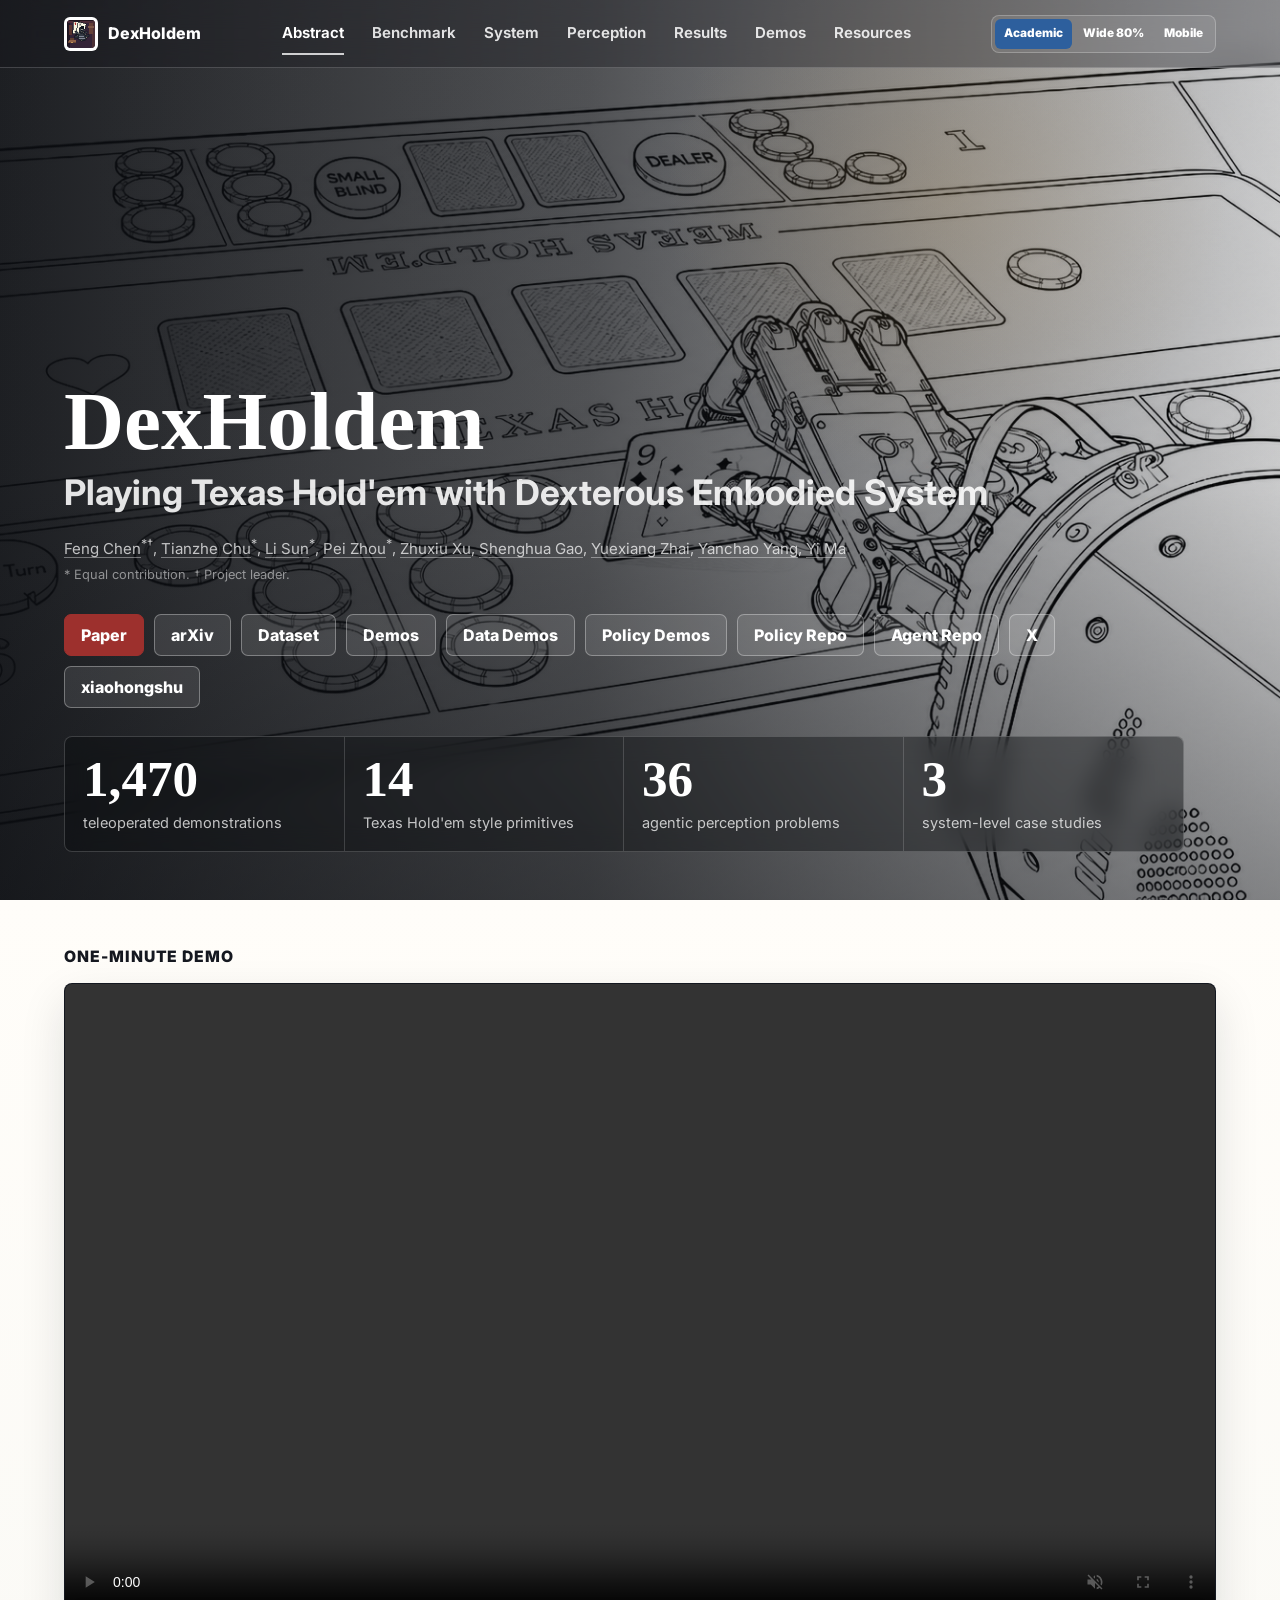
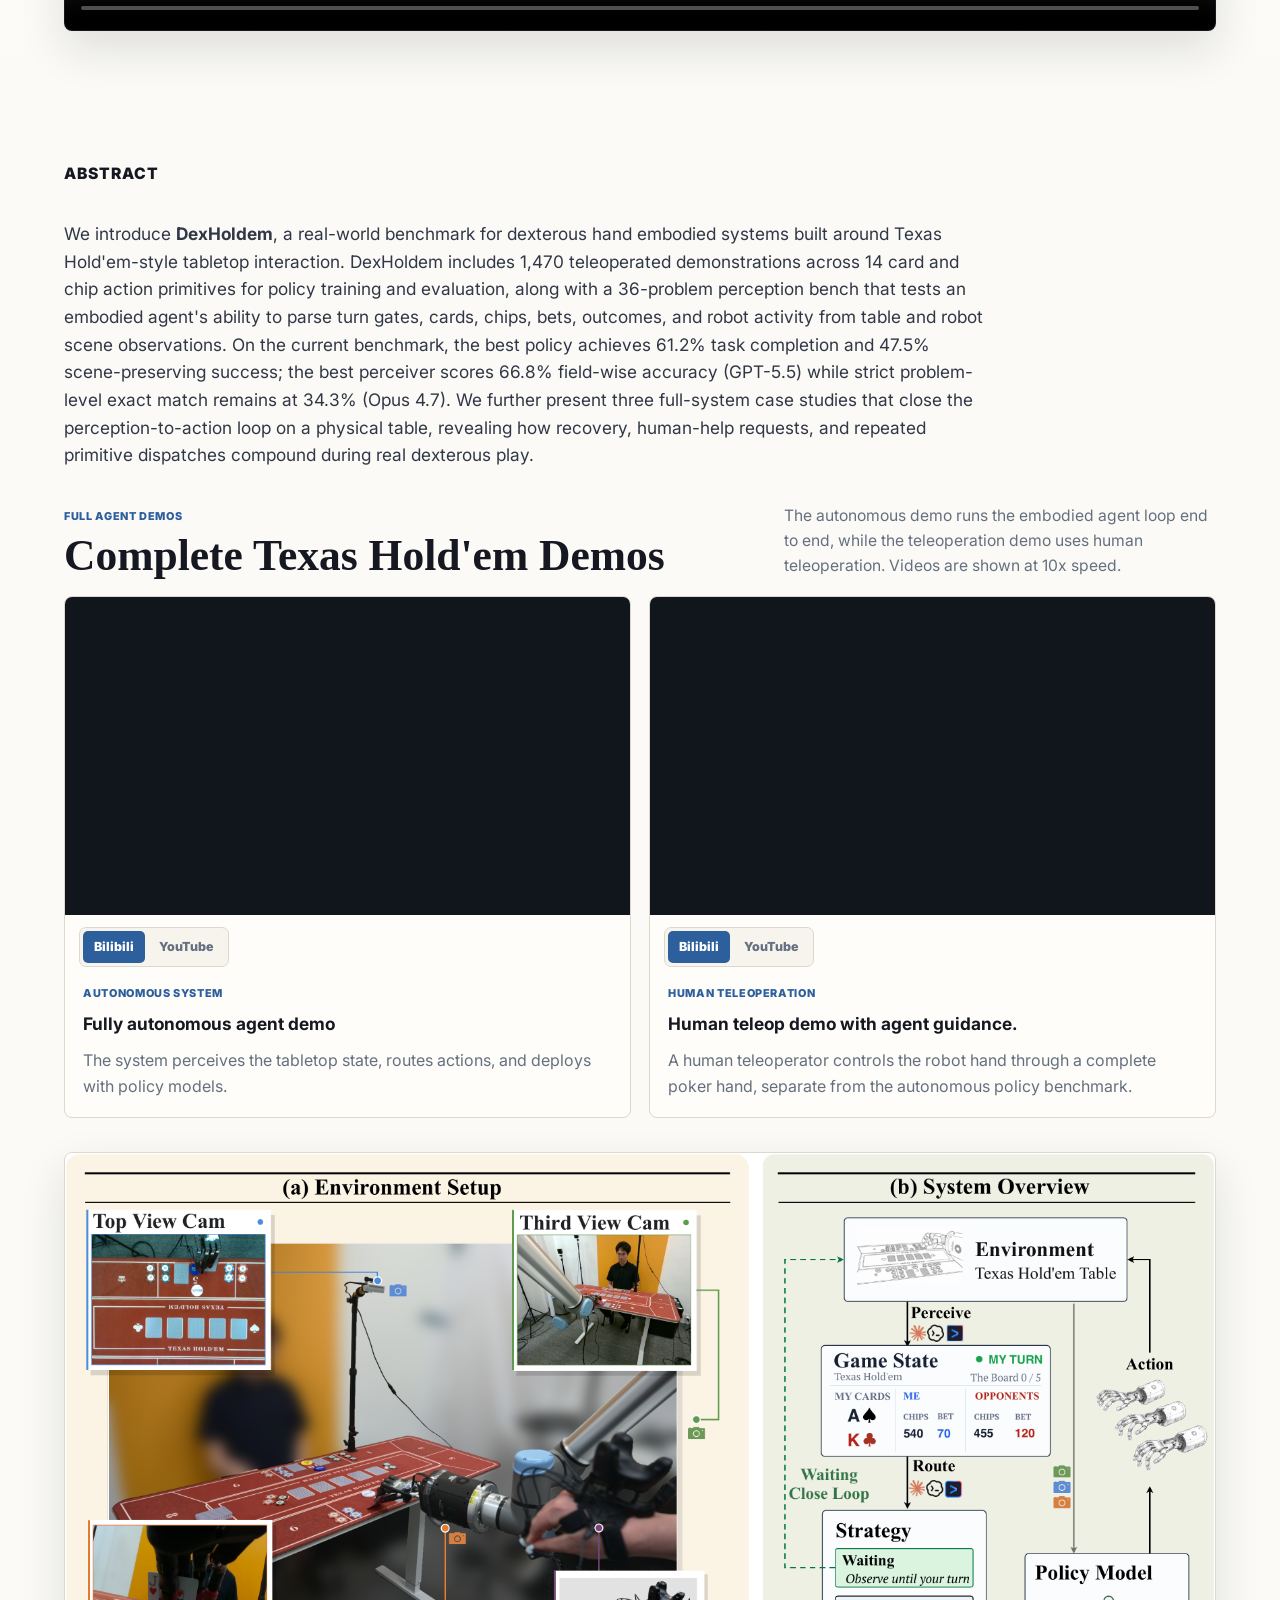
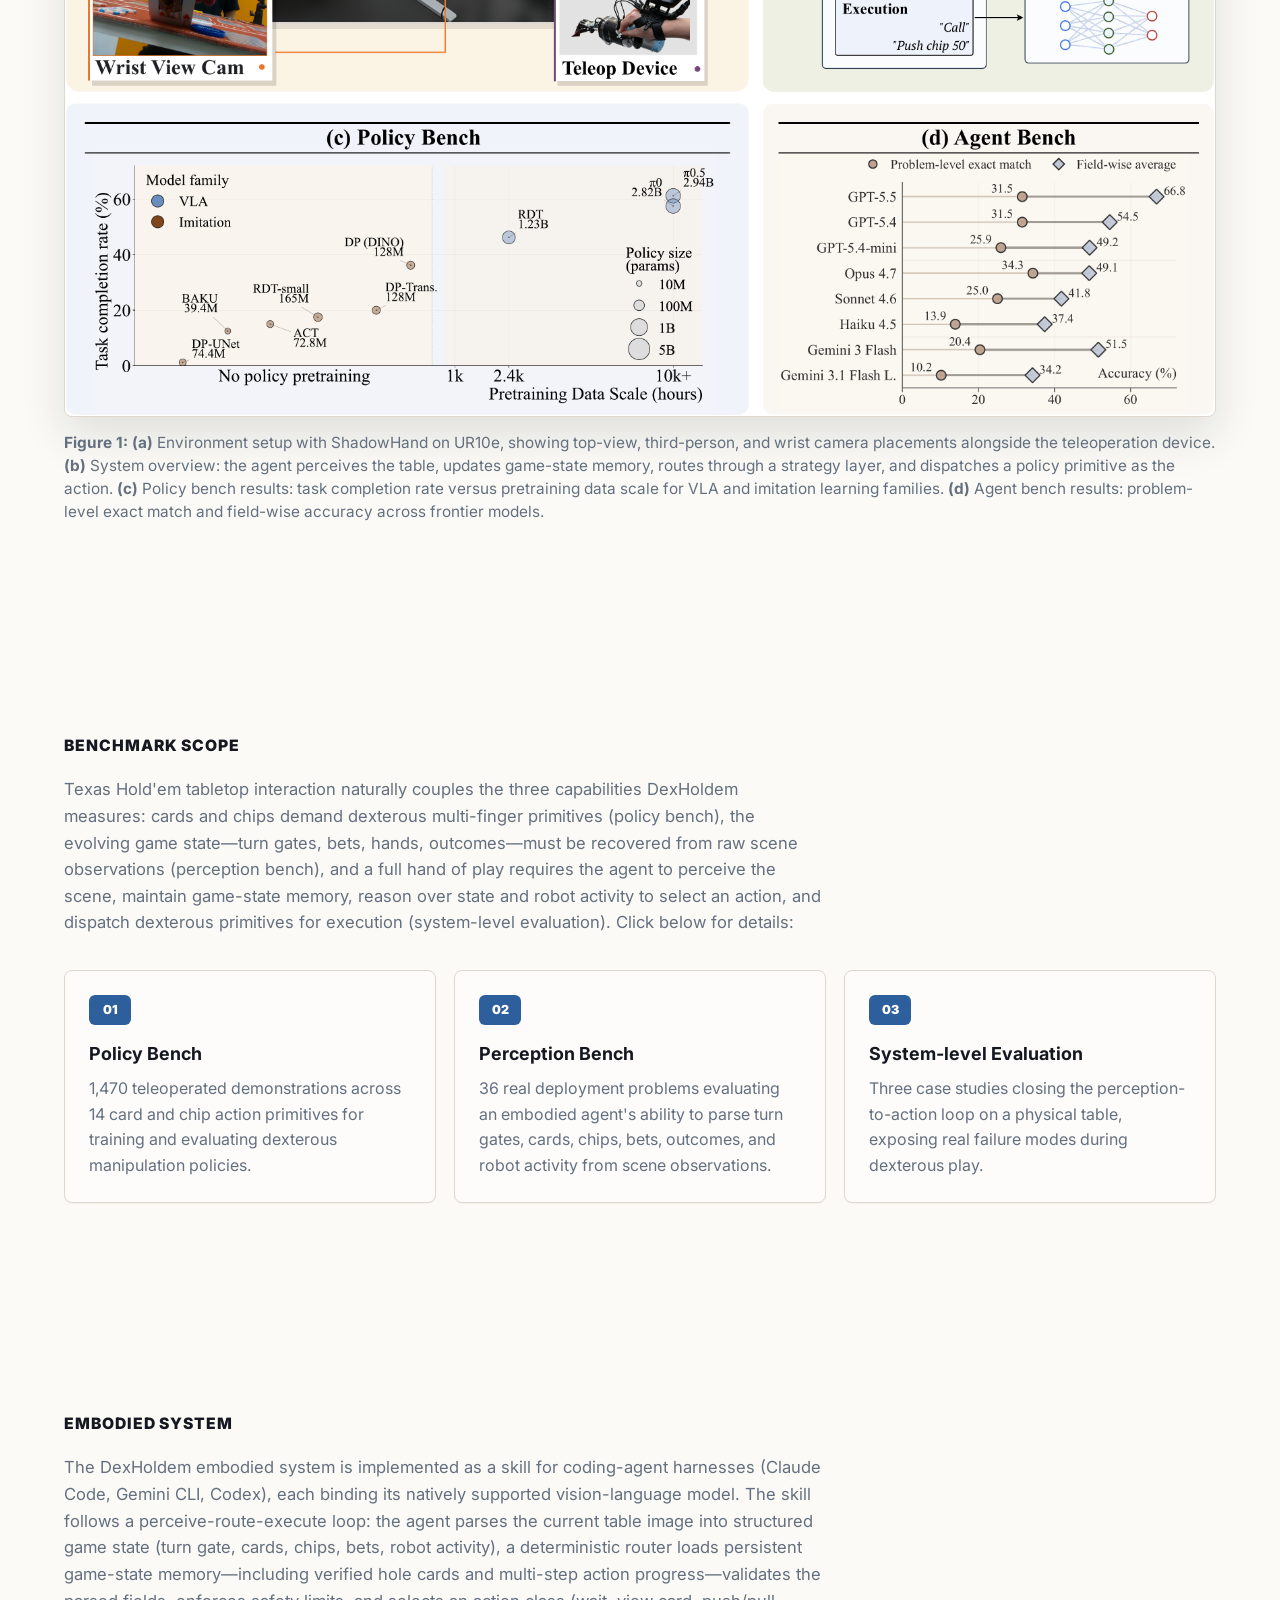
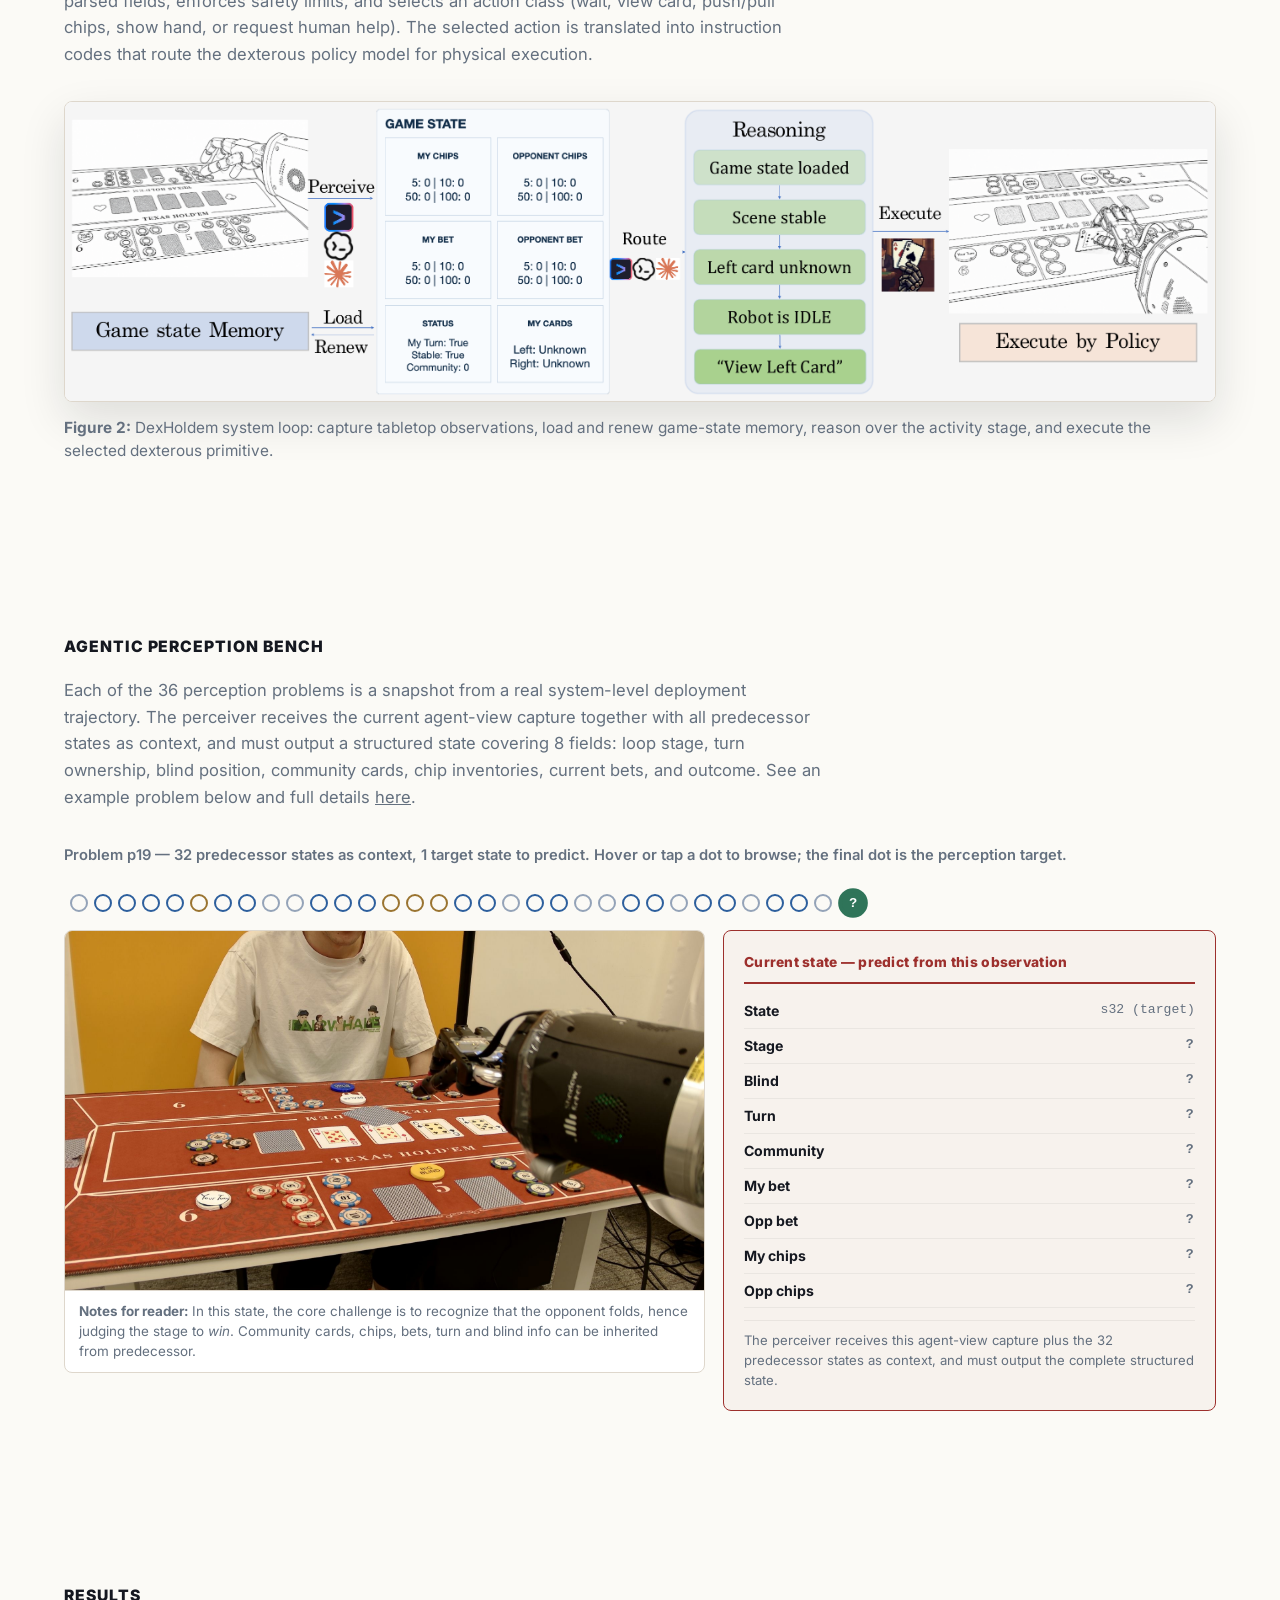
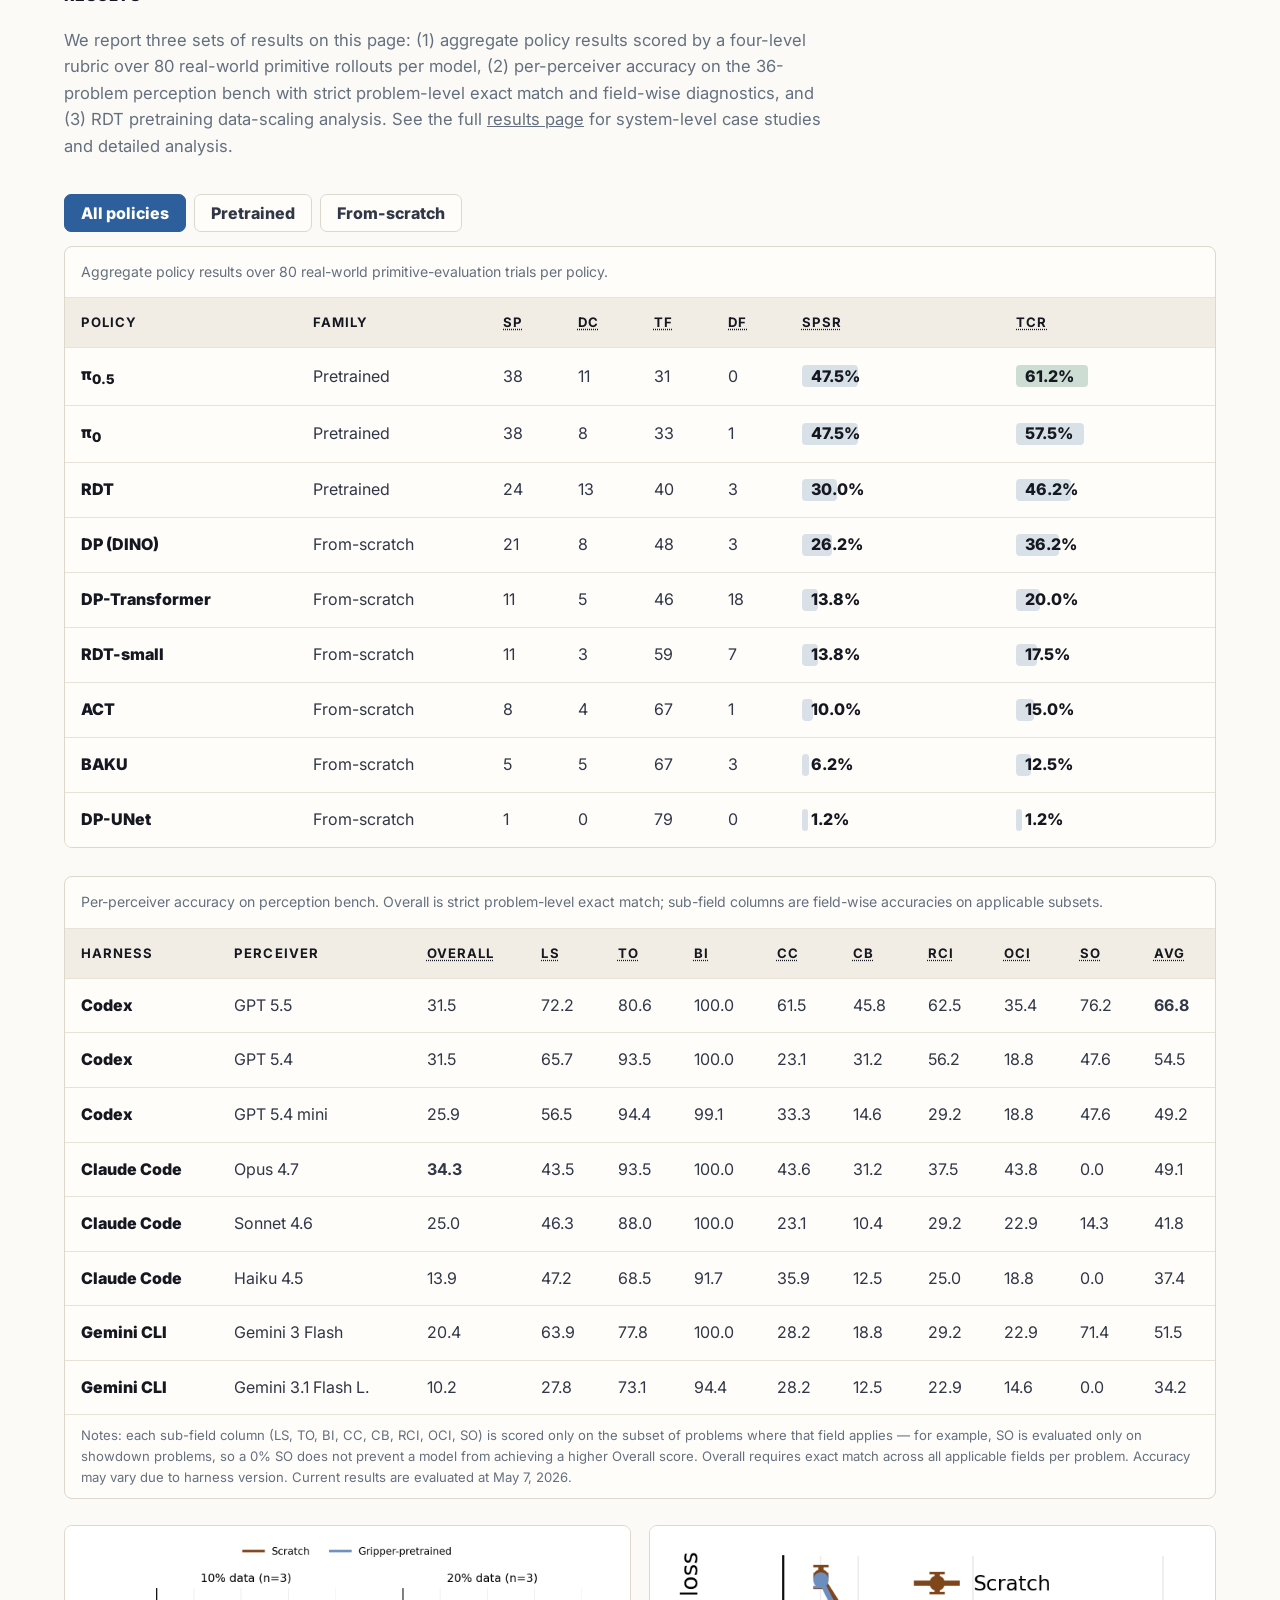
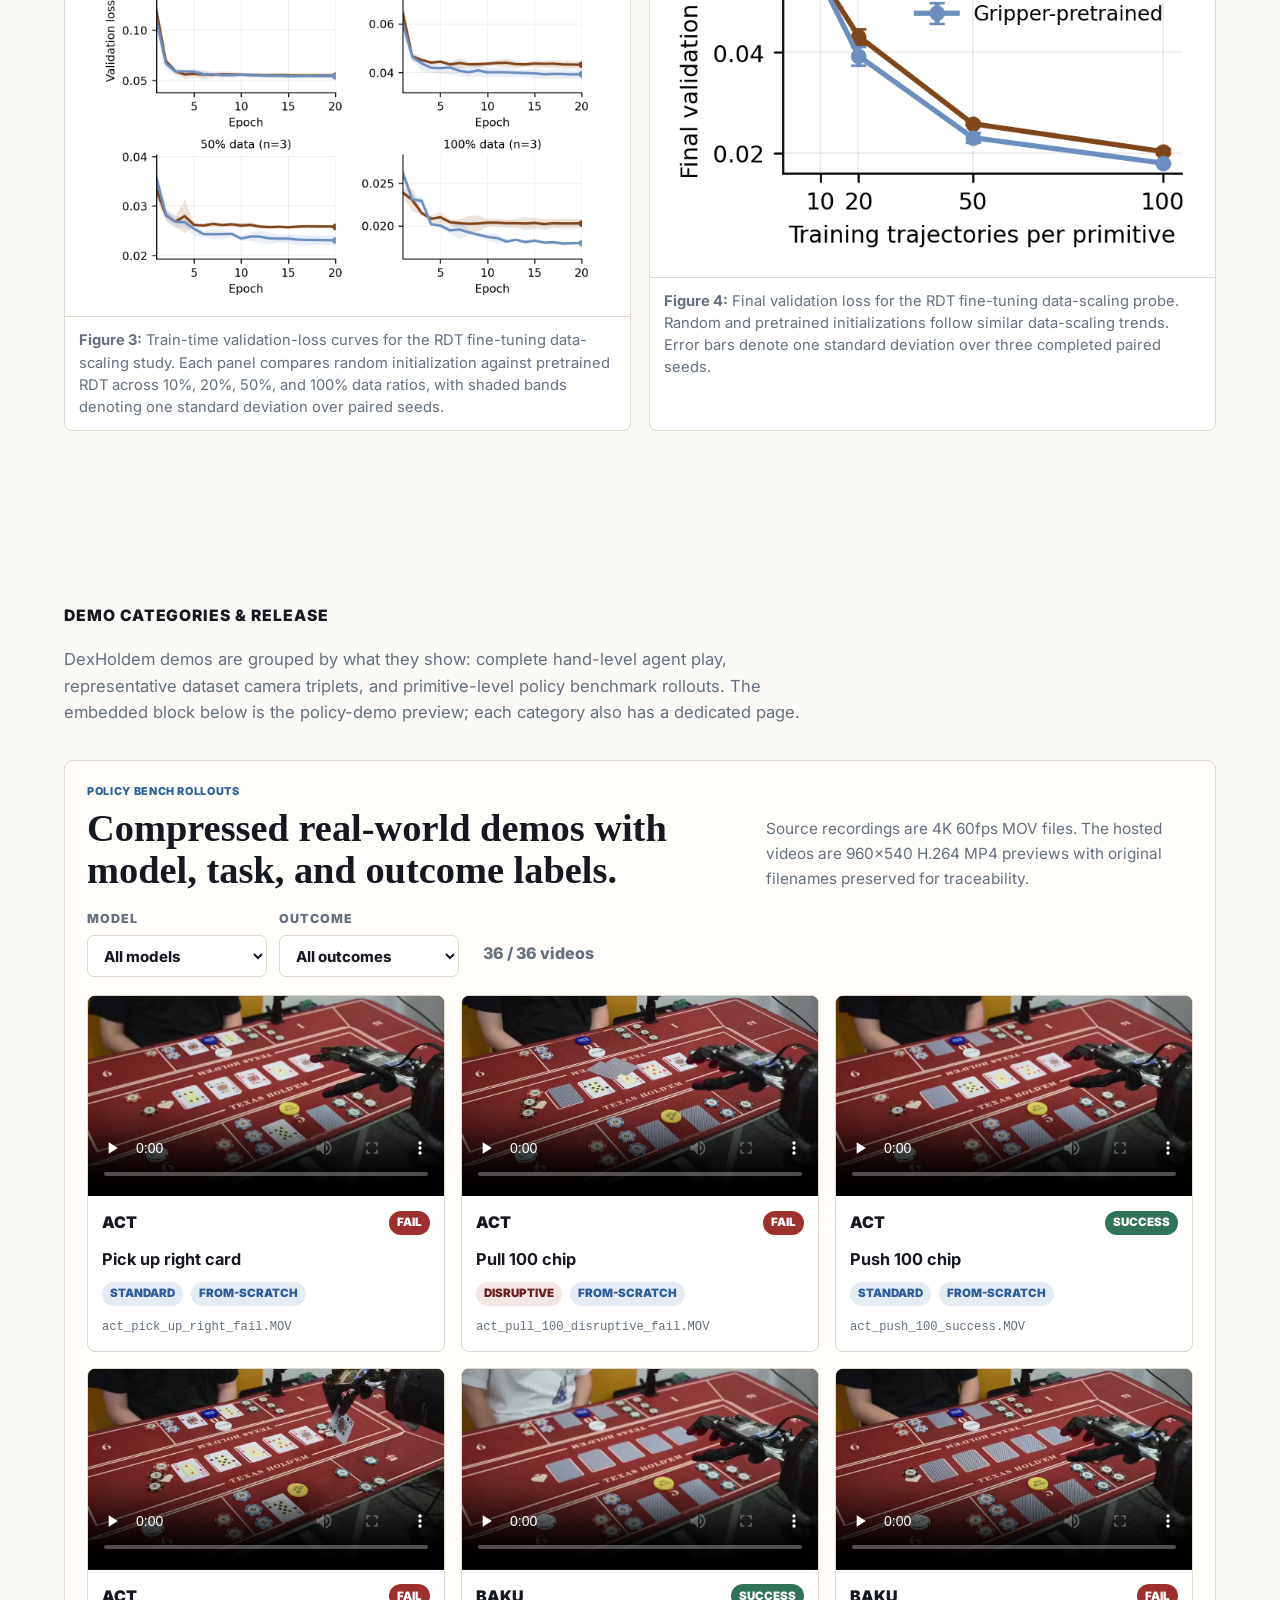
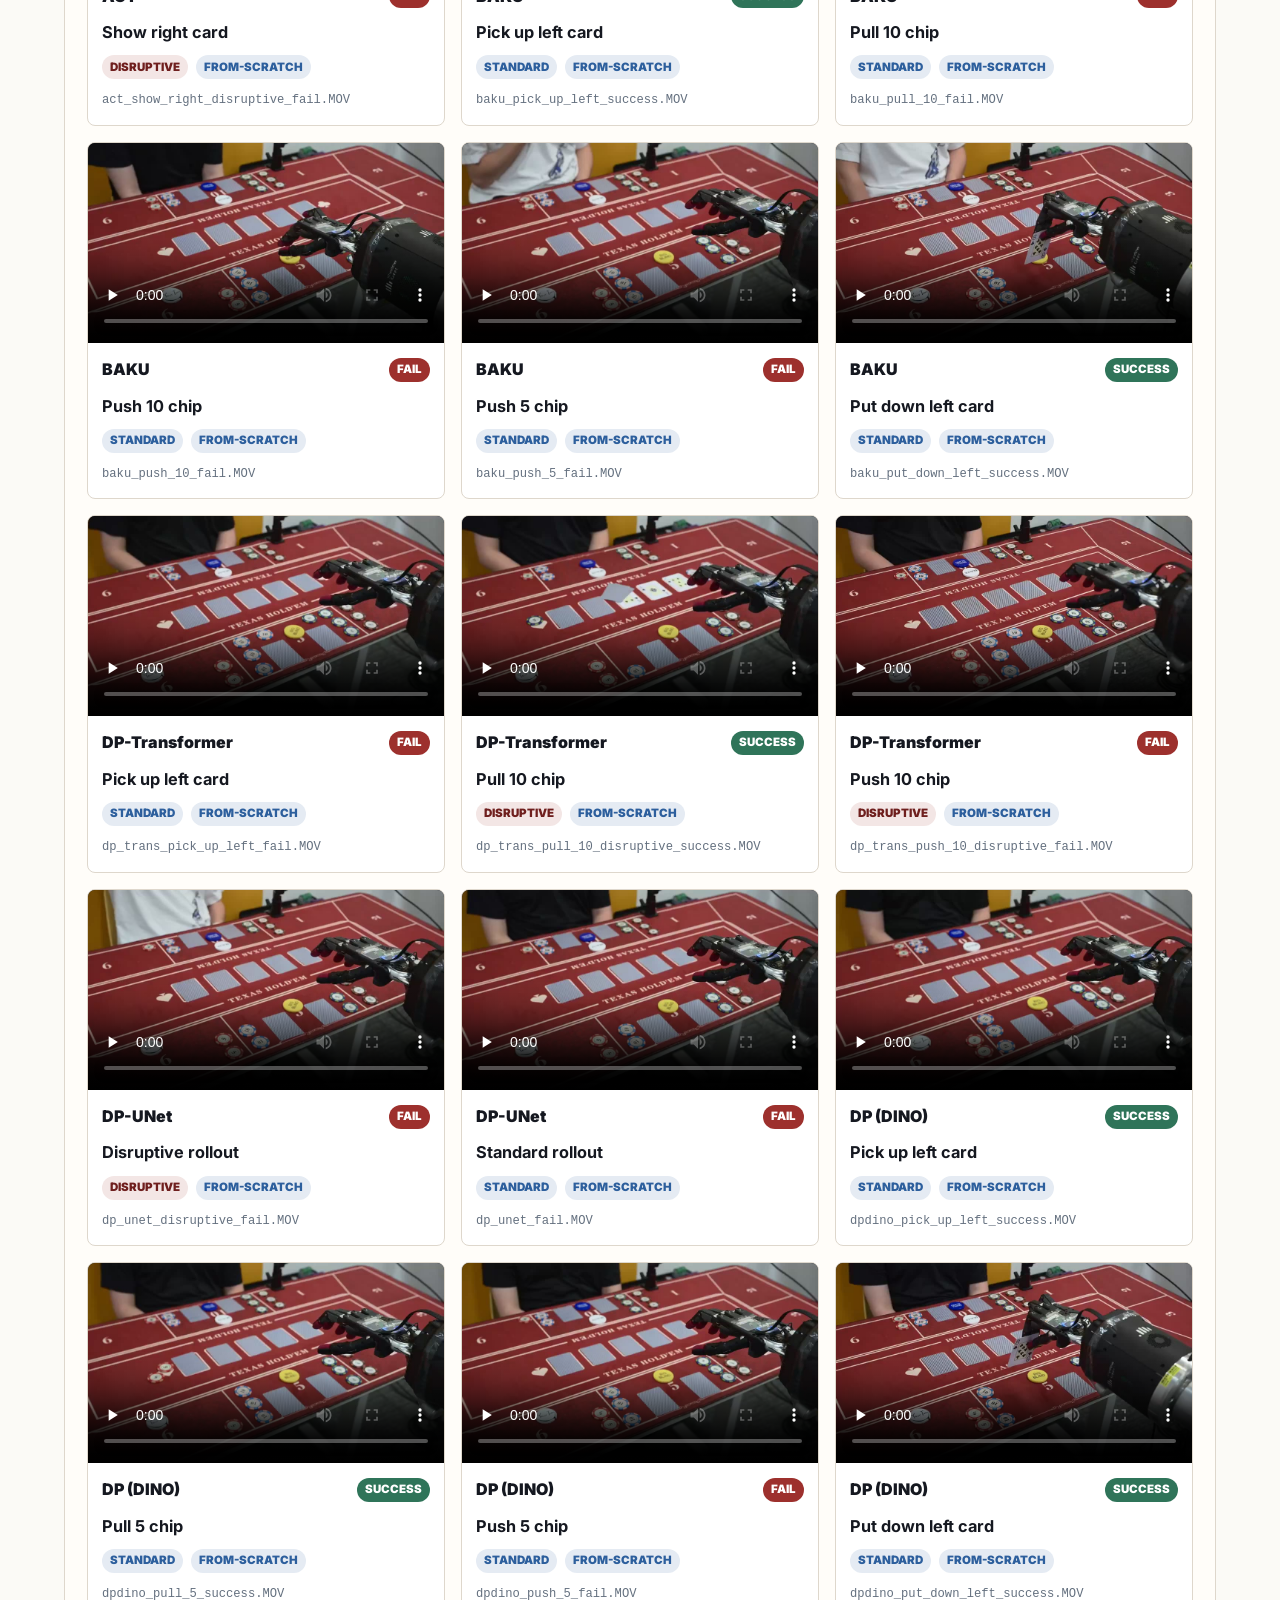
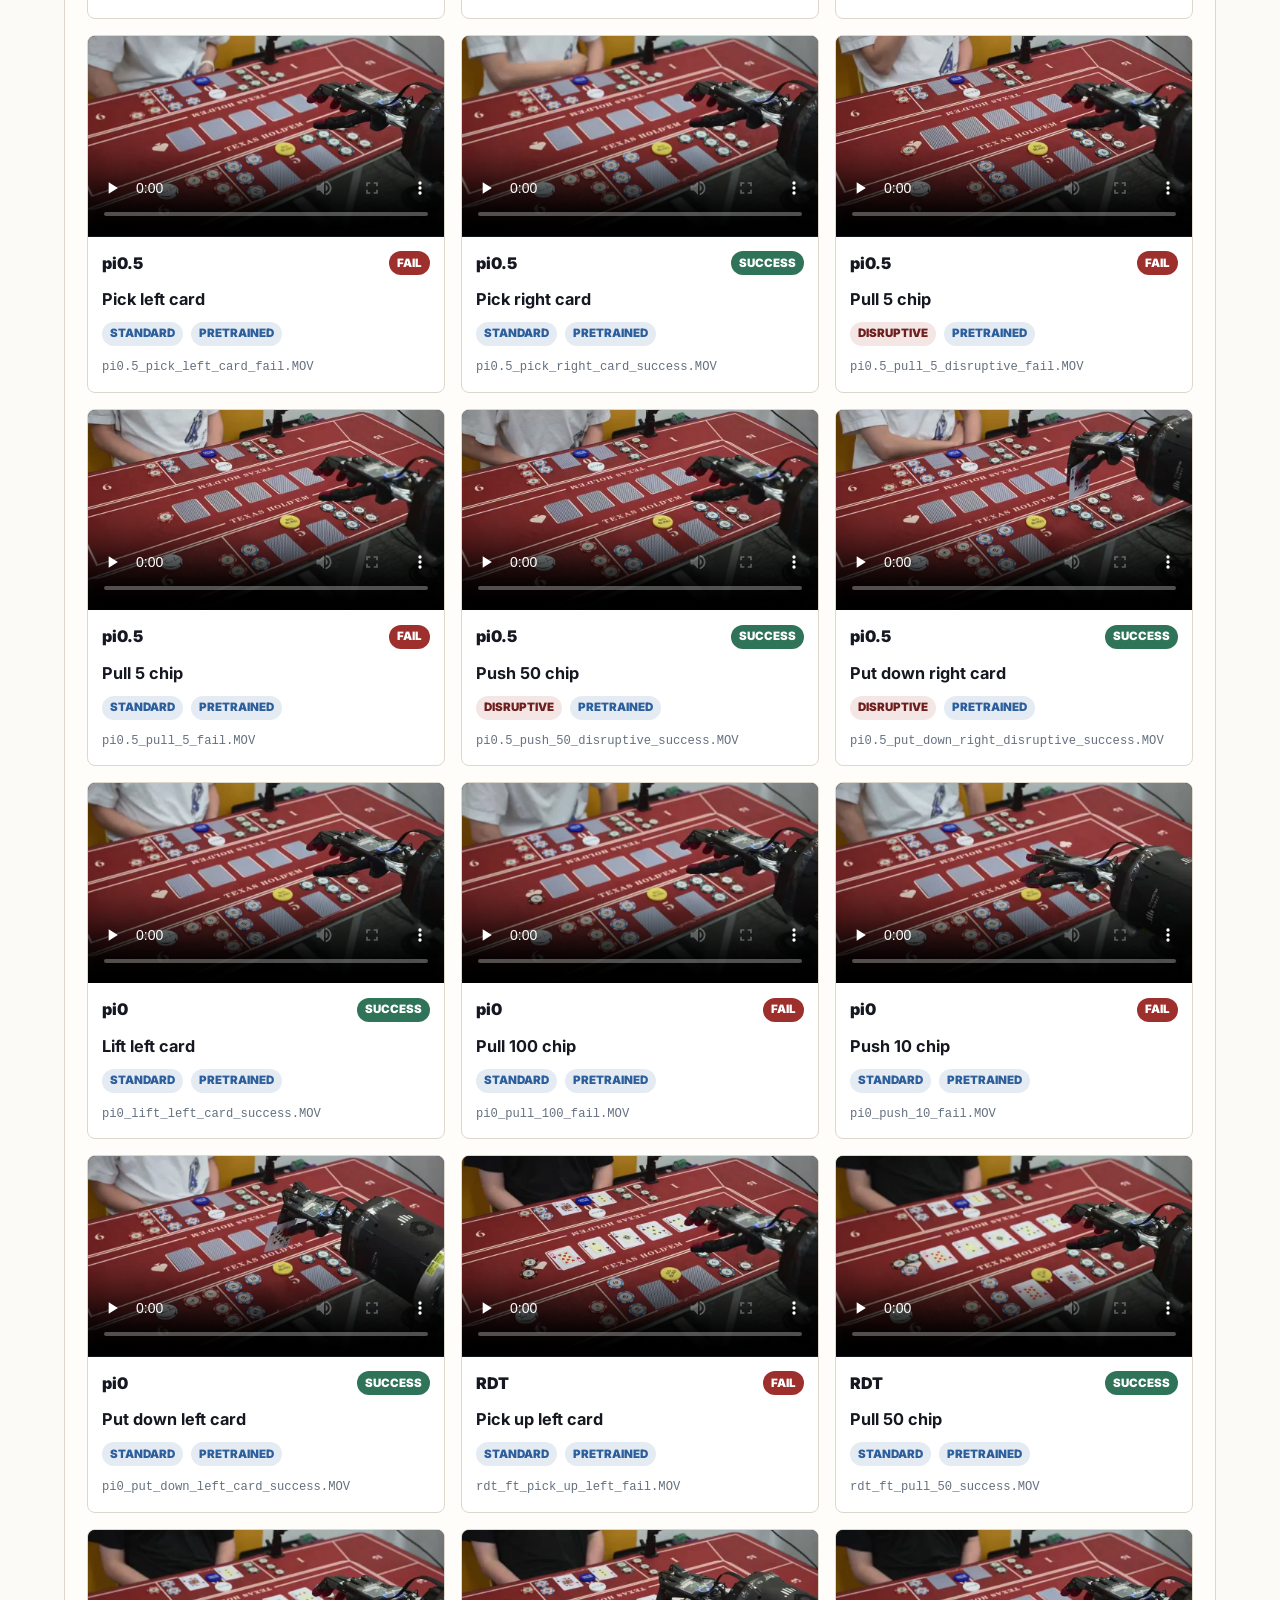
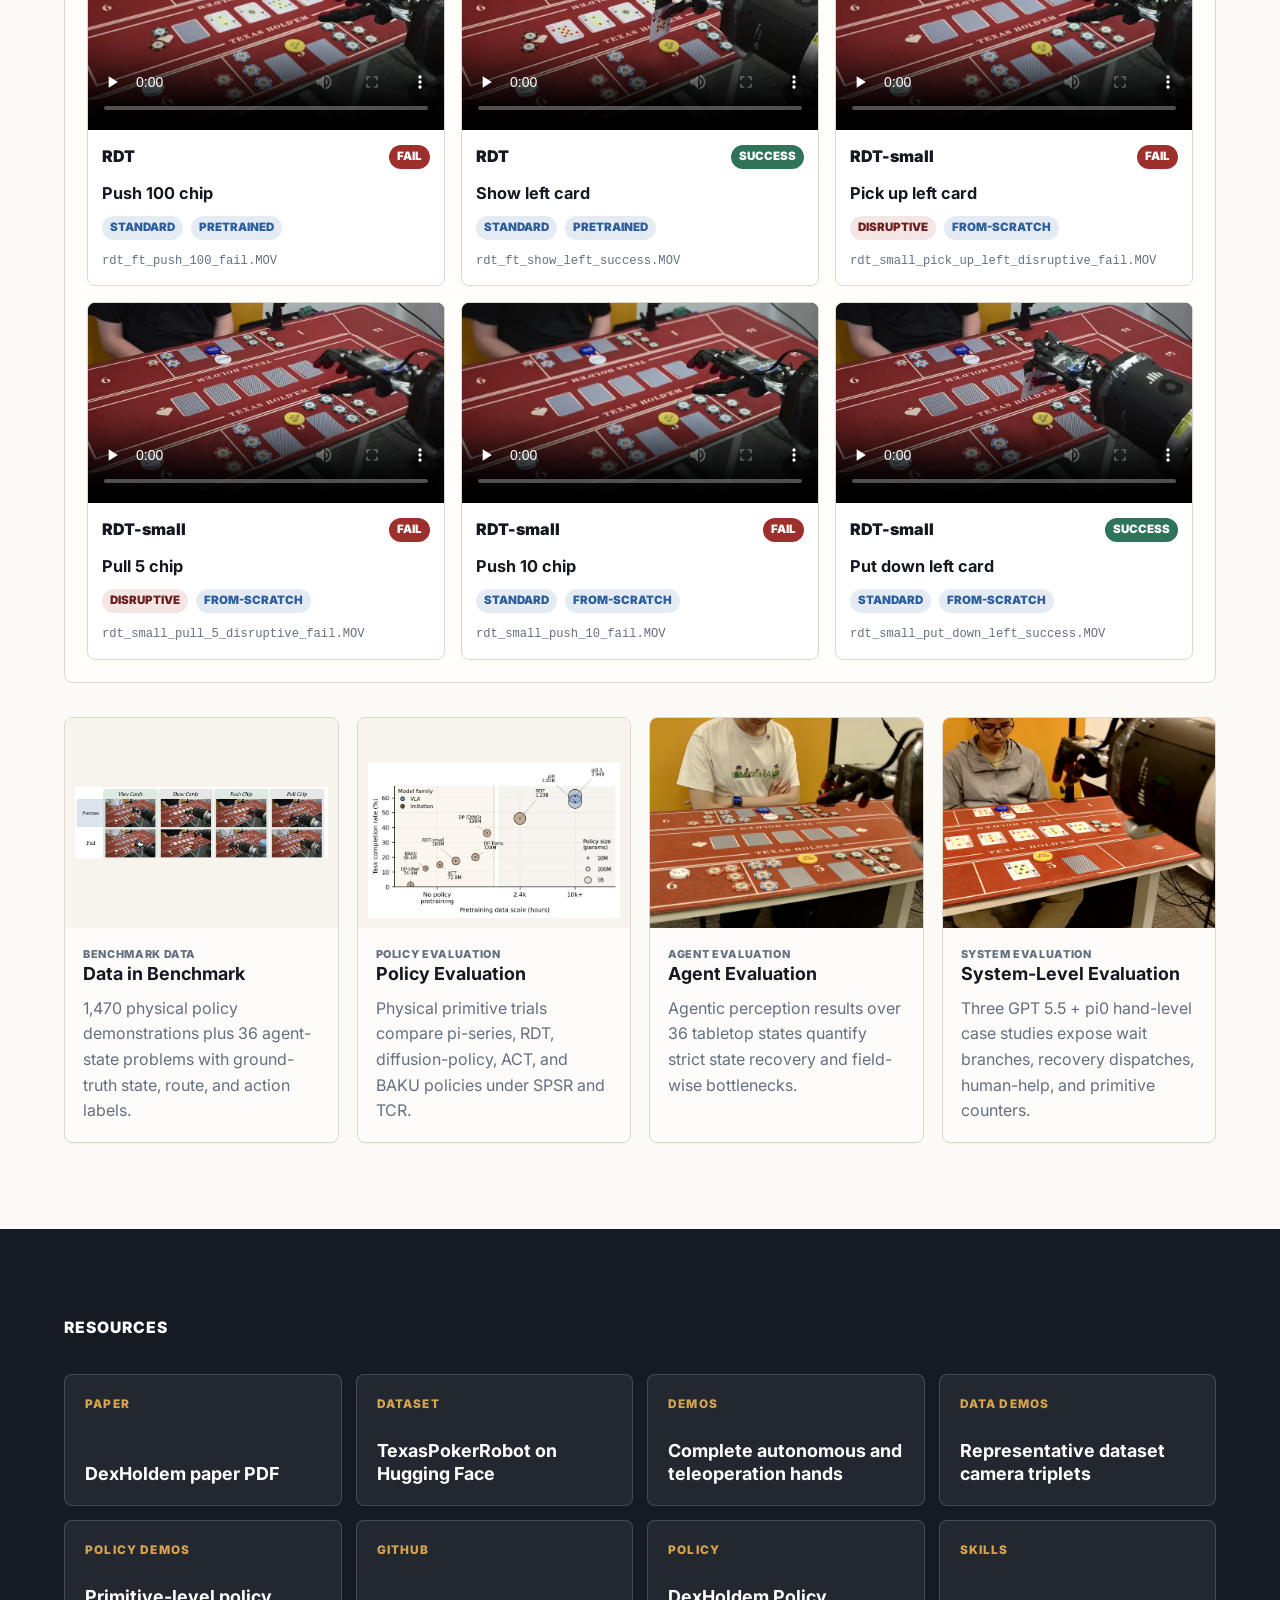
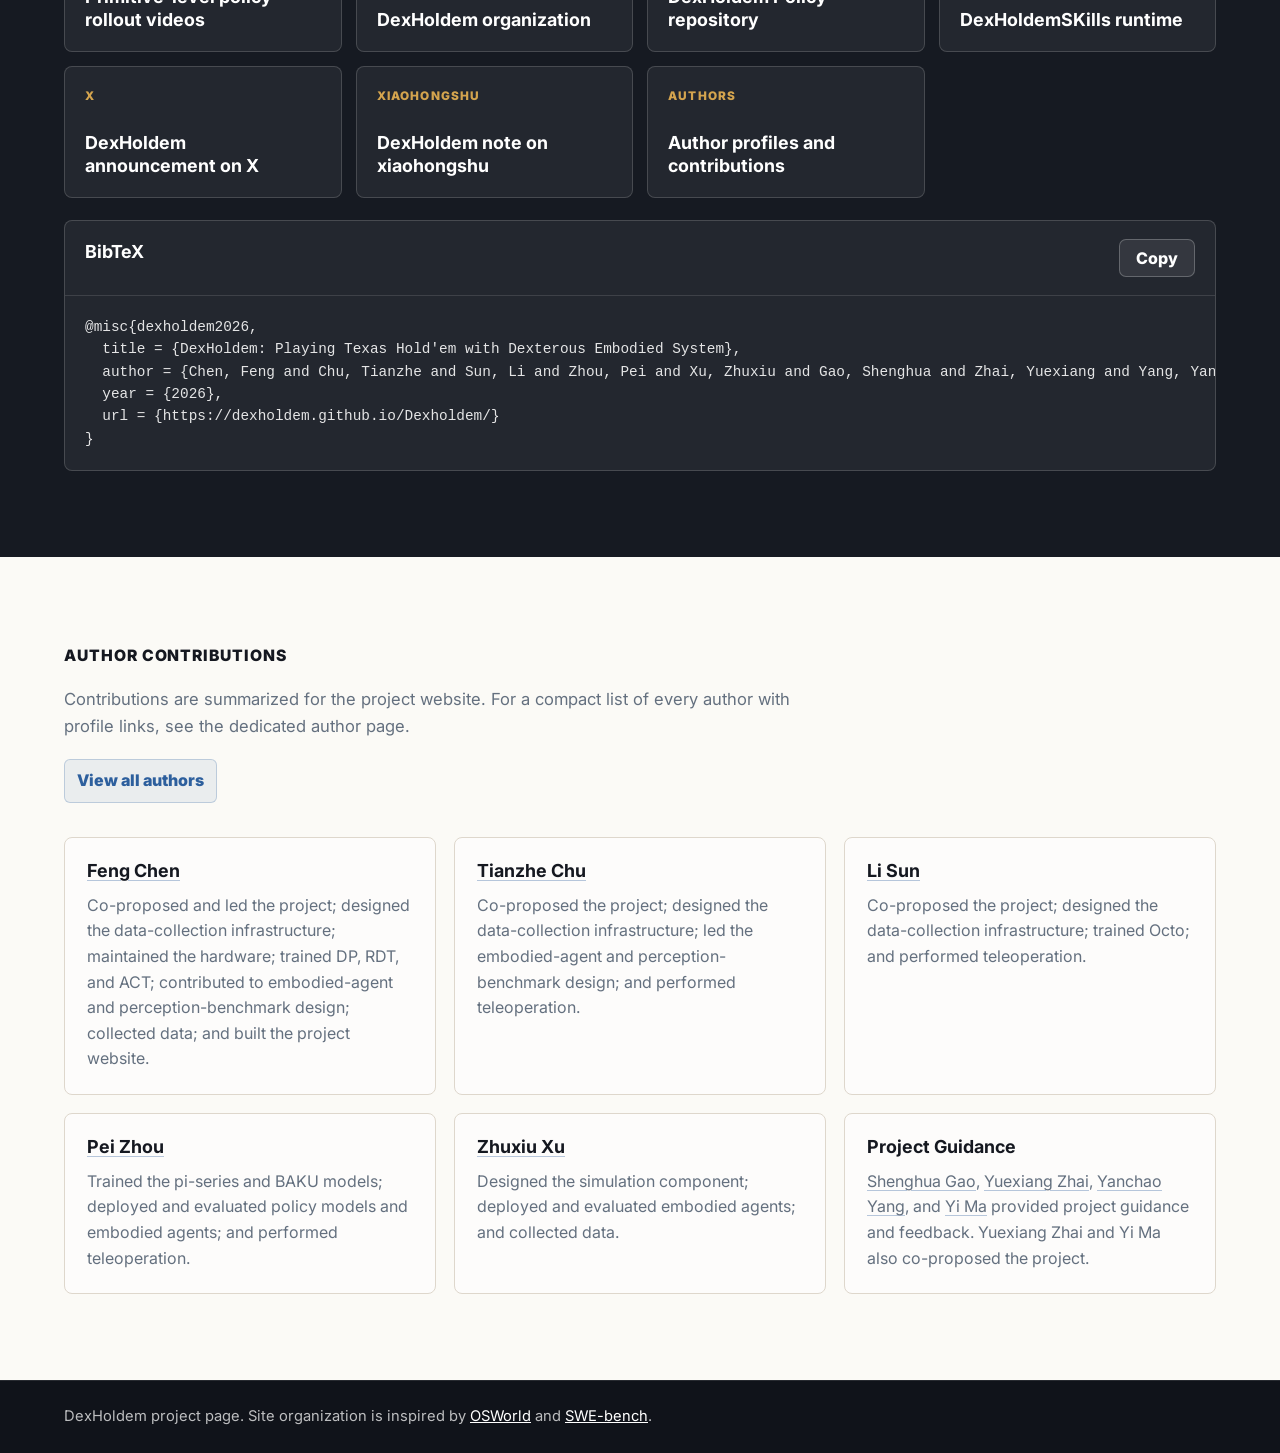
==== commit bdcc97af: "Add social announcement links" ====
--- a/index.html
+++ b/index.html
@@ -67,6 +67,8 @@
             <a class="button" href="pages/policy-demos.html">Policy Demos</a>
             <a class="button" href="https://github.com/DexHoldem/Dexholdem-Policy">Policy Repo</a>
             <a class="button" href="https://github.com/DexHoldem/DexHoldemSKills">Agent Repo</a>
+            <a class="button" href="https://x.com/winniechen02/status/2056594191598424354?s=46">X</a>
+            <a class="button" href="http://xhslink.com/o/5WmJScW1Bpl">xiaohongshu</a>
           </div>
         </div>
 
@@ -695,6 +697,14 @@
             <span>Skills</span>
             <strong>DexHoldemSKills runtime</strong>
           </a>
+          <a class="resource-link" href="https://x.com/winniechen02/status/2056594191598424354?s=46">
+            <span>X</span>
+            <strong>DexHoldem announcement on X</strong>
+          </a>
+          <a class="resource-link" href="http://xhslink.com/o/5WmJScW1Bpl">
+            <span>xiaohongshu</span>
+            <strong>DexHoldem note on xiaohongshu</strong>
+          </a>
           <a class="resource-link" href="pages/authors.html">
             <span>Authors</span>
             <strong>Author profiles and contributions</strong>
